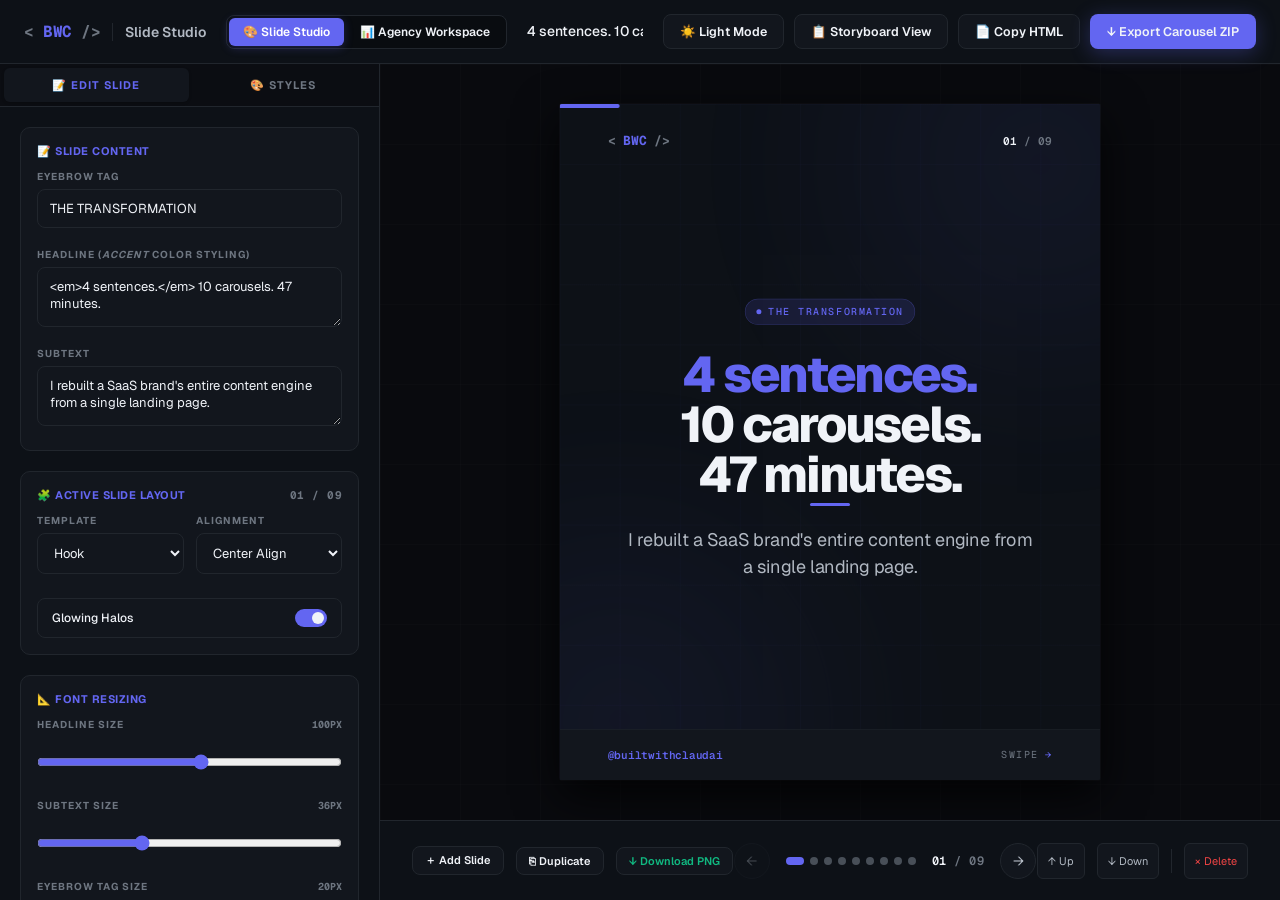
==== index.html @ 016ec050 "initial commit: Carousel Studio App" ====
<!DOCTYPE html>
<html lang="en">
<head>
    <meta charset="UTF-8">
    <meta name="viewport" content="width=device-width, initial-scale=1.0">
    <title>ContentCore — AI Carousel Studio & Dashboard</title>
    
    <!-- Google Fonts -->
    <link href="https://fonts.googleapis.com/css2?family=Geist:wght@300;400;500;600;700;800;900&family=Geist+Mono:wght@400;500;600;700&family=Inter:wght@400;500;600;700;800;900&family=Montserrat:wght@500;600;700;800;900&family=Bebas+Neue&family=Playfair+Display:ital,wght@0,500;0,700;0,800;0,900;1,700;1,800;1,900&family=Space+Grotesk:wght@400;500;600;700&family=IBM+Plex+Mono:wght@400;500;600;700&display=swap" rel="stylesheet">
    
    <!-- Shared Brand Stylesheet -->
    <link rel="stylesheet" href="shared.css">
    
    <!-- Third-Party Export Libraries -->
    <script src="https://unpkg.com/html-to-image@1.11.11/dist/html-to-image.js"></script>
    <script src="https://unpkg.com/jszip@3.10.1/dist/jszip.min.js"></script>
    
    <style>
        /* =====================================================
           UNIFIED WORKSPACE STYLE
           ===================================================== */
        :root {
            --app-bg: #08090c;
            --sidebar-bg: #0d1117;
            --panel-bg: #12161d;
            --panel-bg-hover: #181d26;
            --border-color: #21262d;
            --border-color-hover: #30363d;
            
            --brand-purple: #6366f1;
            --brand-purple-glow: rgba(99, 102, 241, 0.15);
            --brand-green: #10b981;
            --brand-green-glow: rgba(16, 185, 129, 0.15);
            --brand-yellow: #f59e0b;
            --brand-blue: #0ea5e9;
            --brand-violet: #8b5cf6;
            --brand-red: #ef4444;
            
            --text-main: #f0f3f8;
            --text-secondary: #b1b8c2;
            --text-muted: #6e7681;
            --text-disabled: #484f58;
            
            --sidebar-width: 380px;
        }

        * {
            box-sizing: border-box;
            margin: 0;
            padding: 0;
        }

        body {
            font-family: 'Geist', -apple-system, sans-serif;
            background: var(--app-bg);
            color: var(--text-main);
            height: 100vh;
            overflow: hidden;
            display: flex;
            flex-direction: column;
            -webkit-font-smoothing: antialiased;
        }

        /* ─── Header ─── */
        header.app-header {
            height: 64px;
            background: var(--sidebar-bg);
            border-bottom: 1px solid var(--border-color);
            display: flex;
            align-items: center;
            justify-content: space-between;
            padding: 0 24px;
            z-index: 100;
        }
        
        .logo-wrap {
            display: flex;
            align-items: center;
            gap: 12px;
        }
        
        .logo-text {
            font-family: 'Geist Mono', monospace;
            font-weight: 700;
            font-size: 16px;
            color: var(--brand-purple);
            letter-spacing: -0.5px;
        }
        .logo-text .b { color: var(--text-muted); }
        
        .logo-title {
            font-size: 14px;
            font-weight: 600;
            color: var(--text-secondary);
            border-left: 1px solid var(--border-color);
            padding-left: 12px;
        }
        
        .title-input-wrap {
            display: flex;
            align-items: center;
            gap: 12px;
            flex: 1;
            justify-content: center;
            max-width: 400px;
            margin: 0 20px;
        }
        .title-input-wrap input {
            background: transparent;
            border: none;
            color: var(--text-main);
            font-size: 14px;
            font-weight: 500;
            outline: none;
            width: 100%;
            text-align: center;
            border-bottom: 1px dashed transparent;
            padding: 4px 0;
            transition: border-bottom-color 0.2s;
        }
        .title-input-wrap input:hover, .title-input-wrap input:focus {
            border-bottom-color: var(--brand-purple);
        }

        .header-actions {
            display: flex;
            align-items: center;
            gap: 10px;
        }

        /* Buttons */
        .btn {
            display: inline-flex;
            align-items: center;
            justify-content: center;
            gap: 8px;
            padding: 8px 16px;
            border-radius: 8px;
            font-size: 12.5px;
            font-weight: 600;
            cursor: pointer;
            border: 1px solid transparent;
            font-family: inherit;
            transition: all 0.2s;
            user-select: none;
            color: var(--text-main);
            background: none;
        }
        .btn-primary {
            background: var(--brand-purple);
            box-shadow: 0 4px 20px rgba(99, 102, 241, 0.3);
        }
        .btn-primary:hover {
            background: #4f46e5;
            box-shadow: 0 4px 25px rgba(99, 102, 241, 0.4);
        }
        .btn-ghost {
            background: var(--panel-bg);
            border-color: var(--border-color);
        }
        .btn-ghost:hover {
            background: var(--panel-bg-hover);
            border-color: var(--brand-purple);
        }
        .btn-active {
            background: var(--brand-purple-glow);
            border-color: var(--brand-purple);
            color: var(--text-main);
        }
        
        /* ─── Main Shell ─── */
        .app-workspace {
            flex: 1;
            display: flex;
            overflow: hidden;
            position: relative;
        }

        /* ─── Left Panel (Sidebar Settings) ─── */
        .workspace-sidebar {
            width: var(--sidebar-width);
            background: var(--sidebar-bg);
            border-right: 1px solid var(--border-color);
            display: flex;
            flex-direction: column;
            flex-shrink: 0;
            z-index: 90;
        }

        .sidebar-tabs {
            display: flex;
            border-bottom: 1px solid var(--border-color);
            background: #0b0d12;
            padding: 4px;
            gap: 2px;
        }
        .sidebar-tab {
            flex: 1;
            padding: 10px 0;
            text-align: center;
            font-size: 11px;
            font-weight: 700;
            text-transform: uppercase;
            letter-spacing: 1px;
            color: var(--text-muted);
            cursor: pointer;
            border-radius: 6px;
            transition: all 0.15s;
        }
        .sidebar-tab:hover {
            color: var(--text-main);
            background: rgba(255,255,255,0.03);
        }
        .sidebar-tab.active {
            color: var(--brand-purple);
            background: var(--panel-bg);
            box-shadow: 0 1px 3px rgba(0,0,0,0.2);
        }

        .sidebar-content {
            flex: 1;
            overflow-y: auto;
            padding: 20px;
        }
        .sidebar-content::-webkit-scrollbar { width: 4px; }
        .sidebar-content::-webkit-scrollbar-thumb { background: var(--border-color-hover); }

        .tab-section {
            display: none;
        }
        .tab-section.active {
            display: block;
        }

        /* Form Fields */
        .form-group {
            margin-bottom: 18px;
            display: flex;
            flex-direction: column;
            gap: 6px;
        }
        .form-group.full {
            grid-column: 1/-1;
        }
        .form-group label {
            font-size: 10px;
            font-weight: 700;
            color: var(--text-muted);
            text-transform: uppercase;
            letter-spacing: 1px;
        }
        .form-group input, .form-group textarea, .form-group select {
            background: var(--panel-bg);
            border: 1px solid var(--border-color);
            border-radius: 8px;
            padding: 10px 12px;
            color: var(--text-main);
            font-size: 13px;
            font-family: inherit;
            outline: none;
            transition: all 0.2s;
            width: 100%;
        }
        .form-group input:focus, .form-group textarea:focus, .form-group select:focus {
            border-color: var(--brand-purple);
            background: var(--panel-bg-hover);
        }
        .form-group textarea {
            resize: vertical;
            min-height: 50px;
        }
        .form-grid {
            display: grid;
            grid-template-columns: 1fr 1fr;
            gap: 12px;
        }

        /* Style Selection Swatches */
        .color-grid {
            display: grid;
            grid-template-columns: repeat(3, 1fr);
            gap: 8px;
            margin-top: 6px;
        }
        .color-card {
            background: var(--panel-bg);
            border: 1px solid var(--border-color);
            border-radius: 8px;
            padding: 12px 8px;
            cursor: pointer;
            text-align: center;
            display: flex;
            flex-direction: column;
            align-items: center;
            gap: 6px;
            transition: all 0.2s;
        }
        .color-card:hover {
            border-color: var(--border-color-hover);
            background: var(--panel-bg-hover);
        }
        .color-card.active {
            border-color: var(--brand-purple);
            background: var(--brand-purple-glow);
        }
        .color-dot {
            width: 16px;
            height: 16px;
            border-radius: 50%;
            border: 1px solid rgba(255,255,255,0.1);
        }
        .color-card span {
            font-size: 10.5px;
            font-weight: 500;
        }

        .font-grid {
            display: flex;
            flex-direction: column;
            gap: 8px;
            margin-top: 6px;
        }
        .font-card {
            background: var(--panel-bg);
            border: 1px solid var(--border-color);
            border-radius: 8px;
            padding: 10px 14px;
            cursor: pointer;
            display: flex;
            align-items: center;
            justify-content: space-between;
            transition: all 0.2s;
        }
        .font-card:hover {
            border-color: var(--border-color-hover);
            background: var(--panel-bg-hover);
        }
        .font-card.active {
            border-color: var(--brand-purple);
            background: var(--brand-purple-glow);
        }
        .font-sample {
            font-size: 15px;
            font-weight: 800;
        }
        .font-info {
            text-align: right;
        }
        .font-name {
            font-size: 12px;
            font-weight: 600;
            display: block;
        }
        .font-desc {
            font-size: 10px;
            color: var(--text-muted);
        }

        /* Settings Checkboxes */
        .settings-list {
            display: flex;
            flex-direction: column;
            gap: 8px;
            margin-top: 6px;
        }
        .setting-item {
            background: var(--panel-bg);
            border: 1px solid var(--border-color);
            border-radius: 8px;
            padding: 10px 14px;
            display: flex;
            align-items: center;
            justify-content: space-between;
            cursor: pointer;
            user-select: none;
            transition: all 0.2s;
        }
        .setting-item:hover {
            background: var(--panel-bg-hover);
        }
        .setting-item span {
            font-size: 12px;
            font-weight: 500;
        }
        .switch {
            position: relative;
            display: inline-block;
            width: 32px;
            height: 18px;
        }
        .switch input {
            opacity: 0;
            width: 0;
            height: 0;
        }
        .slider {
            position: absolute;
            cursor: pointer;
            inset: 0;
            background-color: var(--border-color-hover);
            border-radius: 18px;
            transition: .2s;
        }
        .slider:before {
            position: absolute;
            content: "";
            height: 12px;
            width: 12px;
            left: 3px;
            bottom: 3px;
            background-color: var(--text-main);
            border-radius: 50%;
            transition: .2s;
        }
        input:checked + .slider {
            background-color: var(--brand-purple);
        }
        input:checked + .slider:before {
            transform: translateX(14px);
        }

        /* Collapse Prompt Panels */
        .prompt-panel {
            background: var(--panel-bg);
            border: 1px solid var(--border-color);
            border-radius: 10px;
            margin-bottom: 10px;
            overflow: hidden;
        }
        .prompt-head {
            display: flex;
            align-items: center;
            justify-content: space-between;
            padding: 12px 16px;
            cursor: pointer;
            transition: background 0.15s;
        }
        .prompt-head:hover {
            background: var(--panel-bg-hover);
        }
        .prompt-tag {
            font-size: 9px;
            font-weight: 700;
            text-transform: uppercase;
            letter-spacing: 0.5px;
            padding: 3px 8px;
            border-radius: 20px;
        }
        .tag-p1 { background: rgba(139, 92, 246, 0.15); color: var(--brand-violet); }
        .tag-p2 { background: rgba(16, 185, 129, 0.15); color: var(--brand-green); }
        .tag-p3 { background: rgba(14, 165, 233, 0.15); color: var(--brand-blue); }
        .tag-p4 { background: rgba(245, 158, 11, 0.15); color: var(--brand-yellow); }
        .tag-p5 { background: rgba(99, 102, 241, 0.15); color: var(--brand-purple); }
        .tag-p6 { background: rgba(239, 68, 68, 0.15); color: var(--brand-red); }
        .prompt-title {
            font-size: 12.5px;
            font-weight: 600;
            flex: 1;
            margin-left: 10px;
            color: var(--text-main);
        }
        .prompt-chevron {
            font-size: 10px;
            color: var(--text-muted);
            transition: transform 0.2s;
        }
        .prompt-chevron.open {
            transform: rotate(180deg);
        }
        .prompt-body {
            padding: 14px;
            border-top: 1px solid var(--border-color);
            display: none;
        }
        .prompt-body.active {
            display: block;
        }
        .prompt-textarea {
            width: 100%;
            background: #080a0e;
            border: 1px solid var(--border-color);
            border-radius: 6px;
            padding: 10px;
            color: var(--text-secondary);
            font-size: 11px;
            font-family: 'Geist Mono', monospace;
            line-height: 1.6;
            resize: vertical;
            outline: none;
            transition: border-color 0.2s;
        }
        .prompt-textarea:focus {
            border-color: var(--brand-purple);
        }
        .prompt-extra {
            margin-bottom: 10px;
        }
        .prompt-extra label {
            font-size: 9px;
            font-weight: 700;
            color: var(--text-muted);
            text-transform: uppercase;
            margin-bottom: 4px;
            display: block;
        }
        .prompt-extra input {
            background: #080a0e;
            border: 1px solid var(--border-color);
            border-radius: 6px;
            padding: 8px 10px;
            color: var(--text-main);
            font-size: 12px;
            outline: none;
            width: 100%;
        }
        .prompt-extra input:focus {
            border-color: var(--brand-purple);
        }

        /* ─── Center Visual Stage ─── */
        .workspace-canvas {
            flex: 1;
            position: relative;
            background: #090a0e;
            display: flex;
            flex-direction: column;
            overflow: hidden;
        }

        /* Figma-style Grid bg */
        .canvas-grid-bg {
            position: absolute;
            inset: 0;
            background-image: url("data:image/svg+xml,%3Csvg width='80' height='80' xmlns='http://www.w3.org/2000/svg'%3E%3Cpath d='M80 0H0v80' fill='none' stroke='rgba(255,255,255,0.02)' stroke-width='1'/%3E%3C/svg%3E");
            background-size: 80px 80px;
            pointer-events: none;
            z-index: 1;
        }

        .canvas-stage {
            flex: 1;
            display: flex;
            align-items: center;
            justify-content: center;
            padding: 40px;
            position: relative;
            z-index: 2;
            overflow: hidden; /* Prevent visual overflow */
        }

        /* Slide Frame wrapper */
        .canvas-slide-wrapper {
            position: absolute;
            top: 50%;
            left: 50%;
            transform: translate(-50%, -50%);
            box-shadow: 0 30px 90px rgba(0, 0, 0, 0.8), 0 0 0 1px rgba(255, 255, 255, 0.05);
            border-radius: 4px;
            overflow: hidden;
            width: 1080px;
            height: 1350px;
            transform-origin: center center;
            flex-shrink: 0;
            background: #0d1117;
        }

        .canvas-slide-wrapper .ig-slide {
            transform: none !important;
            width: 100% !important;
            height: 100% !important;
        }

        /* Bottom dock below canvas */
        .canvas-dock {
            height: 80px;
            background: var(--sidebar-bg);
            border-top: 1px solid var(--border-color);
            z-index: 10;
            display: flex;
            align-items: center;
            justify-content: space-between;
            padding: 0 32px;
        }

        .dock-left, .dock-right {
            display: flex;
            align-items: center;
            gap: 12px;
        }
        
        .dock-center {
            display: flex;
            align-items: center;
            gap: 16px;
        }

        .nav-btn {
            width: 36px;
            height: 36px;
            border-radius: 50%;
            border: 1px solid var(--border-color);
            background: var(--panel-bg);
            color: var(--text-secondary);
            display: flex;
            align-items: center;
            justify-content: center;
            cursor: pointer;
            transition: all 0.2s;
            font-size: 14px;
        }
        .nav-btn:hover {
            border-color: var(--brand-purple);
            color: var(--text-main);
            background: var(--panel-bg-hover);
        }
        .nav-btn:disabled {
            opacity: 0.3;
            cursor: not-allowed;
            border-color: var(--border-color) !important;
            background: var(--panel-bg) !important;
        }

        .nav-dots {
            display: flex;
            align-items: center;
            gap: 6px;
        }
        .nav-dot {
            width: 8px;
            height: 8px;
            border-radius: 50%;
            background: var(--text-disabled);
            cursor: pointer;
            transition: all 0.2s;
        }
        .nav-dot:hover {
            background: var(--text-muted);
        }
        .nav-dot.active {
            background: var(--brand-purple);
            width: 18px;
            border-radius: 4px;
        }

        .nav-counter {
            font-family: 'Geist Mono', monospace;
            font-size: 12px;
            font-weight: 600;
            color: var(--text-muted);
            letter-spacing: 0.5px;
        }
        .nav-counter .now {
            color: var(--text-main);
        }

        .dock-divider {
            width: 1px;
            height: 24px;
            background: var(--border-color);
        }

        /* ─── Storyboard View (Grid) ─── */
        .storyboard-stage {
            display: none;
            flex: 1;
            overflow-x: auto;
            overflow-y: hidden;
            background: #090a0e;
            padding: 48px;
            white-space: nowrap;
            align-items: center;
            gap: 32px;
            z-index: 2;
        }
        .storyboard-stage::-webkit-scrollbar { height: 6px; }
        .storyboard-stage::-webkit-scrollbar-thumb { background: var(--border-color-hover); border-radius: 3px; }

        .storyboard-card-wrap {
            display: inline-block;
            vertical-align: middle;
            position: relative;
            flex-shrink: 0;
            transition: transform 0.2s;
        }
        .storyboard-card-wrap:hover {
            transform: translateY(-4px);
        }
        
        .storyboard-slide-frame {
            width: 270px;
            height: 337.5px;
            border-radius: 4px;
            overflow: hidden;
            box-shadow: 0 16px 40px rgba(0,0,0,0.5), 0 0 0 1px rgba(255,255,255,0.05);
            background: #0d1117;
            position: relative;
        }
        .storyboard-slide-frame .ig-slide {
            width: 1080px !important;
            height: 1350px !important;
            transform: scale(0.25) !important;
            transform-origin: top left !important;
        }
        .storyboard-slide-frame::after {
            content: '';
            position: absolute;
            inset: 0;
            background: rgba(0, 0, 0, 0);
            transition: background 0.2s;
            cursor: pointer;
            z-index: 20;
        }
        .storyboard-card-wrap:hover .storyboard-slide-frame::after {
            background: rgba(0, 0, 0, 0.15);
        }
        .storyboard-card-wrap.selected .storyboard-slide-frame {
            box-shadow: 0 0 0 2px var(--brand-purple), 0 20px 50px rgba(99, 102, 241, 0.25);
        }

        .storyboard-card-meta {
            margin-top: 12px;
            display: flex;
            align-items: center;
            justify-content: space-between;
            padding: 0 4px;
        }
        .storyboard-card-label {
            font-size: 11px;
            font-family: 'Geist Mono', monospace;
            color: var(--text-muted);
            font-weight: 600;
        }
        .storyboard-card-label .kind {
            text-transform: uppercase;
            color: var(--brand-purple);
            margin-left: 6px;
        }
        .storyboard-card-actions {
            display: flex;
            gap: 4px;
            opacity: 0;
            transition: opacity 0.2s;
        }
        .storyboard-card-wrap:hover .storyboard-card-actions {
            opacity: 1;
        }
        .sb-btn {
            background: var(--panel-bg);
            border: 1px solid var(--border-color);
            color: var(--text-secondary);
            width: 20px;
            height: 20px;
            border-radius: 4px;
            display: flex;
            align-items: center;
            justify-content: center;
            font-size: 10px;
            cursor: pointer;
            transition: all 0.15s;
        }
        .sb-btn:hover {
            background: var(--panel-bg-hover);
            border-color: var(--brand-purple);
            color: var(--text-main);
        }
        .sb-btn.danger:hover {
            border-color: var(--brand-red);
            color: var(--brand-red);
        }

        /* ─── Tools & Dashboard layouts (Tab 3: Agency Hub) ─── */
        .hub-title {
            font-size: 16px;
            font-weight: 700;
            color: var(--text-main);
            margin-bottom: 12px;
            display: flex;
            align-items: center;
            gap: 8px;
            border-bottom: 1px solid var(--border-color);
            padding-bottom: 8px;
        }
        .hub-desc {
            font-size: 11.5px;
            color: var(--text-secondary);
            margin-bottom: 16px;
            line-height: 1.5;
        }

        .hub-card {
            background: var(--panel-bg);
            border: 1px solid var(--border-color);
            border-radius: 8px;
            padding: 14px;
            margin-bottom: 12px;
        }
        .hub-card-header {
            display: flex;
            align-items: center;
            justify-content: space-between;
            margin-bottom: 10px;
        }
        .hub-card-label {
            font-size: 10px;
            font-weight: 700;
            color: var(--brand-purple);
            text-transform: uppercase;
            letter-spacing: 0.5px;
        }
        .hub-card-body {
            font-size: 12px;
            line-height: 1.6;
            color: var(--text-secondary);
            white-space: pre-wrap;
            background: #080a0e;
            padding: 10px;
            border-radius: 6px;
            border: 1px solid var(--border-color);
        }
        .hub-card-body em {
            color: var(--brand-yellow);
            font-style: normal;
            font-weight: 600;
        }

        /* Checklist */
        .wf-phase {
            margin-bottom: 16px;
        }
        .wf-phase-title {
            font-size: 12px;
            font-weight: 700;
            color: var(--text-main);
            margin-bottom: 8px;
            display: flex;
            align-items: center;
            gap: 6px;
        }
        .wf-tag {
            font-size: 8.5px;
            font-weight: 700;
            padding: 2px 6px;
            border-radius: 10px;
            background: var(--brand-purple-glow);
            color: var(--brand-purple);
        }
        .wf-step {
            display: flex;
            gap: 10px;
            padding: 10px;
            background: var(--panel-bg);
            border: 1px solid var(--border-color);
            border-radius: 6px;
            margin-bottom: 6px;
            align-items: flex-start;
            transition: opacity 0.2s;
        }
        .wf-step.done {
            opacity: 0.45;
        }
        .wf-check {
            width: 16px;
            height: 16px;
            border: 1.5px solid var(--border-color-hover);
            border-radius: 50%;
            cursor: pointer;
            flex-shrink: 0;
            display: flex;
            align-items: center;
            justify-content: center;
            font-size: 9px;
            color: transparent;
            transition: all 0.15s;
            margin-top: 1px;
        }
        .wf-check:hover {
            border-color: var(--brand-purple);
        }
        .wf-check.checked {
            background: var(--brand-green);
            border-color: var(--brand-green);
            color: #fff;
        }
        .wf-text {
            flex: 1;
            font-size: 12px;
            line-height: 1.45;
        }
        .wf-note {
            font-size: 10px;
            color: var(--text-muted);
            margin-top: 2px;
        }
        
        /* Tree Drive view */
        .tree-tree {
            font-family: 'Geist Mono', monospace;
            font-size: 10.5px;
            color: var(--text-muted);
            line-height: 1.8;
            background: #080a0e;
            border-radius: 6px;
            padding: 10px;
            border: 1px solid var(--border-color);
        }

        /* Checklist Intake */
        .intake-q {
            display: flex;
            gap: 8px;
            padding: 8px 0;
            border-bottom: 1px solid var(--border-color);
            font-size: 12px;
            line-height: 1.5;
        }
        .intake-q:last-child {
            border-bottom: none;
        }
        .intake-num {
            color: var(--brand-purple);
            font-weight: 700;
            font-family: 'Geist Mono', monospace;
        }

        /* Ideas Grid */
        .idea-grid {
            display: flex;
            flex-direction: column;
            gap: 8px;
        }
        .idea-card {
            background: var(--panel-bg);
            border: 1px solid var(--border-color);
            border-radius: 8px;
            padding: 12px;
        }
        .idea-head {
            display: flex;
            align-items: center;
            justify-content: space-between;
            margin-bottom: 6px;
        }
        .idea-num {
            font-family: 'Geist Mono', monospace;
            font-size: 9.5px;
            color: var(--text-muted);
            font-weight: 600;
        }
        .idea-tag {
            font-size: 8.5px;
            font-weight: 700;
            padding: 1px 6px;
            border-radius: 10px;
            background: rgba(99, 102, 241, 0.12);
            color: var(--brand-purple);
        }
        .idea-tag.reel-tag {
            background: rgba(245, 158, 11, 0.12);
            color: var(--brand-yellow);
        }
        .idea-hook {
            font-size: 12.5px;
            font-weight: 600;
            line-height: 1.4;
            color: var(--text-main);
            margin-bottom: 4px;
        }
        .idea-why {
            font-size: 10.5px;
            color: var(--text-muted);
            line-height: 1.4;
        }

        /* ─── Toast Alert ─── */
        .app-toast {
            position: fixed;
            bottom: 24px;
            right: 24px;
            background: var(--brand-green);
            color: #fff;
            padding: 10px 18px;
            border-radius: 8px;
            font-size: 12.5px;
            font-weight: 700;
            transform: translateY(80px);
            opacity: 0;
            transition: all 0.2s cubic-bezier(0.2, 0.8, 0.2, 1);
            z-index: 1000;
            box-shadow: 0 4px 20px rgba(16, 185, 129, 0.35);
        }
        .app-toast.show {
            transform: none;
            opacity: 1;
        }

        .export-toast {
            position: fixed;
            bottom: 24px;
            right: 24px;
            background: var(--sidebar-bg);
            border: 1px solid var(--border-color-hover);
            color: var(--text-main);
            padding: 12px 18px;
            border-radius: 8px;
            font-size: 13px;
            font-weight: 600;
            display: flex;
            align-items: center;
            gap: 12px;
            z-index: 1000;
            box-shadow: 0 12px 40px rgba(0,0,0,0.5);
            animation: slideIn 0.25s var(--ease) forwards;
        }
        .export-toast .spinner {
            width: 14px;
            height: 14px;
            border: 2px solid var(--brand-purple-glow);
            border-top-color: var(--brand-purple);
            border-radius: 50%;
            animation: spin 0.8s linear infinite;
        }
        .export-toast .check {
            display: none;
            color: var(--brand-green);
            font-weight: bold;
        }
        .export-toast.done .spinner { display: none; }
        .export-toast.done .check { display: inline; }
        .export-toast.done { border-color: var(--brand-green); }
        .export-toast .sub {
            font-size: 10px;
            color: var(--text-muted);
            margin-top: 1px;
            font-family: 'Geist Mono', monospace;
        }
        @keyframes spin { to { transform: rotate(360deg); } }
        @keyframes slideIn { from { transform: translateY(80px); opacity: 0; } to { transform: translateY(0); opacity: 1; } }

        /* Storyboard Grid state overrides */
        /* Storyboard Grid state overrides */
        .workspace-canvas.storyboard-active .canvas-stage { display: none; }
        .workspace-canvas.storyboard-active .canvas-dock { display: none; }
        .workspace-canvas.storyboard-active .storyboard-stage { display: flex; }

        /* =====================================================
           LIGHT MODE OVERRIDES
           ===================================================== */
        body.light-mode {
            --app-bg: #f3f4f6;          /* Light gray background */
            --sidebar-bg: #ffffff;      /* Pure white sidebar */
            --panel-bg: #f9fafb;        /* Off-white panels */
            --panel-bg-hover: #f3f4f6;  /* Soft gray hover */
            --border-color: #e5e7eb;    /* Light gray borders */
            --border-color-hover: #d1d5db;
            
            --brand-purple-glow: rgba(99, 102, 241, 0.08);
            --brand-green-glow: rgba(16, 185, 129, 0.08);
            
            --text-main: #111827;       /* Dark gray text */
            --text-secondary: #4b5563;  /* Medium gray text */
            --text-muted: #9ca3af;      /* Muted text */
            --text-disabled: #d1d5db;   /* Disabled text */
        }

        body.light-mode .sidebar-tabs {
            background: #f3f4f6;
        }

        body.light-mode .sidebar-tab.active {
            background: var(--panel-bg);
            color: var(--brand-purple);
        }

        body.light-mode .prompt-textarea,
        body.light-mode .tree-tree,
        body.light-mode .hub-card-body {
            background: #ffffff;
            color: #1f2937;
        }

        body.light-mode .canvas-grid-bg {
            background-image: url("data:image/svg+xml,%3Csvg width='80' height='80' xmlns='http://www.w3.org/2000/svg'%3E%3Cpath d='M80 0H0v80' fill='none' stroke='rgba(0,0,0,0.03)' stroke-width='1'/%3E%3C/svg%3E");
        }

        /* ─── Agency Workspace Layout Styles ─── */
        .sidebar-tab-vertical {
            display: flex;
            align-items: center;
            gap: 10px;
            padding: 10px 14px;
            font-size: 13.5px;
            font-weight: 600;
            color: var(--text-secondary);
            cursor: pointer;
            border-radius: 8px;
            transition: all 0.15s;
            user-select: none;
        }
        .sidebar-tab-vertical:hover {
            color: var(--text-main);
            background: var(--panel-bg-hover);
        }
        .sidebar-tab-vertical.active {
            color: var(--brand-purple);
            background: var(--brand-purple-glow);
            font-weight: 600;
        }
        body.light-mode .sidebar-tab-vertical.active {
            background: var(--brand-purple-glow);
            color: var(--brand-purple);
        }

        .agency-content-area {
            flex: 1;
            padding: 32px 40px;
            overflow-y: auto;
            background: var(--app-bg);
            color: var(--text-main);
            z-index: 10;
        }
        
        .agency-page {
            display: none;
            max-width: 960px;
            margin: 0 auto;
        }
        
        .agency-page.active {
            display: block;
            animation: fadeIn 0.2s ease forwards;
        }

        .page-title {
            font-size: 22px;
            font-weight: 700;
            color: var(--text-main);
            margin-bottom: 6px;
        }
        
        .page-desc {
            font-size: 13px;
            color: var(--text-secondary);
            margin-bottom: 24px;
        }

        /* Setup Card */
        .setup-card {
            background: var(--panel-bg);
            border: 1px solid var(--border-color);
            border-radius: 12px;
            padding: 24px;
            margin-bottom: 24px;
        }
        
        .setup-card .grid {
            display: grid;
            grid-template-columns: 1fr 1fr;
            gap: 16px;
            width: 100%;
        }
        
        .setup-card .field {
            display: flex;
            flex-direction: column;
            gap: 6px;
        }
        
        .setup-card .field.full {
            grid-column: 1 / -1;
        }
        
        .setup-card .field label {
            font-size: 10px;
            font-weight: 700;
            color: var(--text-muted);
            text-transform: uppercase;
            letter-spacing: 0.07em;
        }
        
        .setup-card .field input,
        .setup-card .field textarea,
        .setup-card .field select {
            background: var(--app-bg);
            border: 1px solid var(--border-color);
            border-radius: 8px;
            padding: 10px 12px;
            color: var(--text-main);
            font-size: 13.5px;
            font-family: inherit;
            outline: none;
            transition: border-color 0.15s, background-color 0.15s;
            width: 100%;
        }
        
        .setup-card .field input:focus,
        .setup-card .field textarea:focus,
        .setup-card .field select:focus {
            border-color: var(--brand-purple);
            background: var(--panel-bg-hover);
        }
        
        .setup-card .field textarea {
            resize: vertical;
            min-height: 80px;
        }
        
        .setup-title {
            font-size: 13px;
            font-weight: 700;
            color: var(--brand-purple);
            margin-bottom: 16px;
            display: flex;
            align-items: center;
            text-transform: uppercase;
            letter-spacing: 0.5px;
        }
        
        .setup-hint {
            font-size: 11px;
            color: var(--text-muted);
            font-weight: 400;
            margin-left: 6px;
            text-transform: none;
            letter-spacing: normal;
        }

        /* Collapsible Prompt Cards */
        .prompt-card {
            background: var(--panel-bg);
            border: 1px solid var(--border-color);
            border-radius: 12px;
            margin-bottom: 16px;
            overflow: hidden;
        }
        
        .prompt-head {
            display: flex;
            align-items: center;
            justify-content: space-between;
            padding: 14px 20px;
            cursor: pointer;
            user-select: none;
            transition: background 0.15s;
        }
        
        .prompt-head:hover {
            background: var(--panel-bg-hover);
        }
        
        .prompt-head-left {
            display: flex;
            align-items: center;
            gap: 12px;
        }
        
        .badge {
            display: inline-block;
            font-size: 10px;
            font-weight: 700;
            padding: 3px 9px;
            border-radius: 20px;
            text-transform: uppercase;
            letter-spacing: 0.05em;
        }
        
        .badge-purple { background: rgba(99, 102, 241, 0.15); color: var(--brand-purple); }
        .badge-green { background: rgba(16, 185, 129, 0.15); color: var(--brand-green); }
        .badge-yellow { background: rgba(245, 158, 11, 0.15); color: var(--brand-yellow); }
        .badge-blue { background: rgba(14, 165, 233, 0.15); color: var(--brand-blue); }
        .badge-violet { background: rgba(139, 92, 246, 0.15); color: var(--brand-violet); }
        
        .prompt-title {
            font-size: 13.5px;
            font-weight: 600;
            color: var(--text-main);
        }
        
        .chevron {
            color: var(--text-muted);
            font-size: 11px;
            transition: transform 0.2s;
        }
        
        .chevron.open {
            transform: rotate(180deg);
        }
        
        .prompt-card .prompt-body {
            display: none;
            padding: 20px;
            border-top: 1px solid var(--border-color);
        }
        
        .prompt-card .prompt-body.active {
            display: block;
        }
        
        .extra-field {
            margin-bottom: 14px;
        }
        
        .extra-field label {
            font-size: 10px;
            font-weight: 700;
            color: var(--text-muted);
            text-transform: uppercase;
            letter-spacing: 0.07em;
            display: block;
            margin-bottom: 6px;
        }
        
        .extra-field input {
            background: var(--app-bg);
            border: 1px solid var(--border-color);
            border-radius: 8px;
            padding: 9px 12px;
            color: var(--text-main);
            font-size: 13px;
            outline: none;
            transition: border-color 0.15s;
            width: 100%;
        }
        
        .extra-field input:focus {
            border-color: var(--brand-purple);
        }
        
        .prompt-textarea {
            width: 100%;
            background: var(--app-bg);
            border: 1px solid var(--border-color);
            border-radius: 8px;
            padding: 14px;
            color: var(--text-secondary);
            font-size: 12.5px;
            font-family: var(--mono);
            line-height: 1.75;
            resize: vertical;
            min-height: 160px;
            outline: none;
            transition: border-color 0.15s;
        }
        
        .prompt-textarea:focus {
            border-color: var(--brand-purple);
        }
        
        /* Workflow Styles */
        .phase {
            margin-bottom: 28px;
        }
        
        .phase-header {
            display: flex;
            align-items: center;
            gap: 10px;
            margin-bottom: 12px;
        }
        
        .phase-tag {
            font-size: 11px;
            font-weight: 700;
            padding: 4px 12px;
            border-radius: 20px;
        }
        
        .tag-purple { background: rgba(99, 102, 241, 0.15); color: var(--brand-purple); }
        .tag-green { background: rgba(16, 185, 129, 0.15); color: var(--brand-green); }
        .tag-yellow { background: rgba(245, 158, 11, 0.15); color: var(--brand-yellow); }
        .tag-violet { background: rgba(139, 92, 246, 0.15); color: var(--brand-violet); }
        
        .phase-name {
            font-size: 15px;
            font-weight: 700;
            color: var(--text-main);
        }
        
        .step {
            display: flex;
            gap: 14px;
            padding: 14px;
            background: var(--panel-bg);
            border: 1px solid var(--border-color);
            border-radius: 10px;
            margin-bottom: 8px;
            align-items: flex-start;
            transition: opacity 0.2s;
        }
        
        .step.done-step {
            opacity: 0.45;
        }
        
        .check {
            width: 18px;
            height: 18px;
            border: 2px solid var(--border-color-hover);
            border-radius: 50%;
            cursor: pointer;
            flex-shrink: 0;
            margin-top: 2px;
            transition: all 0.15s;
            display: flex;
            align-items: center;
            justify-content: center;
            font-size: 10px;
            color: transparent;
        }
        
        .check:hover {
            border-color: var(--brand-purple);
        }
        
        .check.checked {
            background: var(--brand-green);
            border-color: var(--brand-green);
            color: #fff;
        }
        
        .step-body {
            flex: 1;
        }
        
        .step-action {
            font-size: 13.5px;
            font-weight: 600;
            color: var(--text-main);
        }
        
        .step-note {
            font-size: 12px;
            color: var(--text-secondary);
            margin-top: 4px;
            line-height: 1.45;
        }
        
        .step-time {
            font-size: 11px;
            font-weight: 700;
            color: var(--brand-purple);
            background: var(--brand-purple-glow);
            padding: 3px 8px;
            border-radius: 4px;
            white-space: nowrap;
            align-self: center;
        }
        
        /* Scripts Styles */
        .script-card {
            background: var(--panel-bg);
            border: 1px solid var(--border-color);
            border-radius: 12px;
            padding: 20px;
            margin-bottom: 16px;
        }
        
        .script-label {
            font-size: 10px;
            font-weight: 700;
            text-transform: uppercase;
            letter-spacing: 0.08em;
            color: var(--brand-purple);
            margin-bottom: 12px;
        }
        
        .script-text {
            font-size: 13px;
            line-height: 1.75;
            color: var(--text-secondary);
            background: var(--app-bg);
            border-radius: 8px;
            padding: 16px;
            border: 1px solid var(--border-color);
            white-space: pre-wrap;
        }
        
        .script-text em {
            color: var(--brand-yellow);
            font-style: normal;
            font-weight: 600;
        }
        
        /* Intake Styles */
        .intake-card {
            background: var(--panel-bg);
            border: 1px solid var(--border-color);
            border-radius: 12px;
            padding: 24px;
            margin-bottom: 20px;
        }
        
        .intake-card-title {
            font-size: 15px;
            font-weight: 700;
            color: var(--text-main);
            margin-bottom: 6px;
        }
        
        .intake-card-sub {
            font-size: 12.5px;
            color: var(--text-secondary);
            margin-bottom: 18px;
        }
        
        .question {
            display: flex;
            gap: 12px;
            padding: 12px 0;
            border-bottom: 1px solid var(--border-color);
            font-size: 13px;
            color: var(--text-secondary);
            line-height: 1.5;
        }
        
        .question:last-of-type {
            border-bottom: none;
        }
        
        .qnum {
            color: var(--brand-purple);
            font-weight: 700;
            min-width: 22px;
            flex-shrink: 0;
            font-family: var(--mono);
        }
        
        .drive-tree {
            font-family: var(--mono);
            font-size: 12px;
            color: var(--text-secondary);
            line-height: 2.1;
            background: var(--app-bg);
            border-radius: 8px;
            padding: 18px;
            border: 1px solid var(--border-color);
        }
        
        /* Ideas Grid Styles */
        .ideas-grid {
            display: grid;
            grid-template-columns: 1fr 1fr;
            gap: 16px;
        }
        
        .idea-card {
            background: var(--panel-bg);
            border: 1px solid var(--border-color);
            border-radius: 12px;
            padding: 20px;
            display: flex;
            flex-direction: column;
        }
        
        .idea-num {
            font-size: 11px;
            font-weight: 700;
            color: var(--text-muted);
            margin-bottom: 8px;
            font-family: var(--mono);
        }
        
        .idea-hook {
            font-size: 13.5px;
            font-weight: 600;
            line-height: 1.5;
            color: var(--text-main);
            margin-bottom: 10px;
            flex: 1;
        }
        
        .idea-meta {
            display: flex;
            gap: 8px;
            flex-wrap: wrap;
            margin-bottom: 8px;
        }
        
        .idea-tag {
            font-size: 10px;
            padding: 2px 8px;
            border-radius: 20px;
            font-weight: 700;
            text-transform: uppercase;
        }
        
        .tag-carousel { background: rgba(99, 102, 241, 0.15); color: var(--brand-purple); }
        .tag-reel { background: rgba(245, 158, 11, 0.15); color: var(--brand-yellow); }
        
        .idea-why {
            font-size: 11.5px;
            color: var(--text-secondary);
            line-height: 1.5;
            border-top: 1px solid var(--border-color);
            padding-top: 10px;
        }
    </style>
</head>
<body>

    <!-- ═══════════════════════════════════════════ HEADER ═══ -->
    <header class="app-header">
        <div class="logo-wrap">
            <span class="logo-text"><span class="b">&lt;</span> BWC <span class="b">/&gt;</span></span>
            <span class="logo-title" id="logo-title">Slide Studio</span>
        </div>
        
        <div class="mode-switcher-wrap" style="display:flex; background:rgba(0,0,0,0.3); border:1px solid var(--border-color); border-radius:8px; padding:2px; gap:2px; margin-left: 20px;">
            <button class="btn btn-ghost" id="btn-mode-studio" style="padding:6px 14px; font-size:12px; border:none; border-radius:6px; background:var(--brand-purple); box-shadow:0 2px 10px rgba(99,102,241,0.25); color:#fff; font-weight:600;">🎨 Slide Studio</button>
            <button class="btn btn-ghost" id="btn-mode-agency" style="padding:6px 14px; font-size:12px; border:none; border-radius:6px; background:transparent;">📊 Agency Workspace</button>
        </div>
        
        <div class="title-input-wrap">
            <input type="text" id="title" placeholder="Untitled Carousel">
        </div>
        
        <div class="header-actions">
            <button class="btn btn-ghost" id="btn-toggle-theme">☀️ Light Mode</button>
            <button class="btn btn-ghost" id="btn-storyboard">📋 Storyboard View</button>
            <button class="btn btn-ghost" id="btn-copy-html">📄 Copy HTML</button>
            <button class="btn btn-primary" id="btn-export">↓ Export Carousel ZIP</button>
        </div>
    </header>

    <!-- ═══════════════════════════════════════════ MAIN SHELL ═══ -->
    <div class="app-workspace">
        
        <!-- ─── Left Sidebar Settings ─── -->
        <!-- ─── Studio Mode Sidebar ─── -->
        <aside class="workspace-sidebar" id="sidebar-studio">
            <div class="sidebar-tabs">
                <div class="sidebar-tab active" data-tab="inspector">📝 Edit Slide</div>
                <div class="sidebar-tab" data-tab="styles">🎨 Styles</div>
            </div>
            
            <div class="sidebar-content">
                
                <!-- Tab: Edit Slide (Inspector) -->
                <div class="tab-section active" id="sec-inspector">
                    
                    <!-- Slide Content Editor -->
                    <div style="background: var(--panel-bg); border: 1px solid var(--border-color); border-radius: 10px; padding: 16px; margin-bottom: 20px;">
                        <h4 style="font-size: 11px; font-weight: 700; color: var(--brand-purple); text-transform: uppercase; margin-bottom: 12px; letter-spacing: 0.5px;">📝 Slide Content</h4>
                        <div id="sidebar-content-fields" style="display: flex; flex-direction: column; gap: 12px;">
                            <!-- Dynamically populated fields -->
                        </div>
                    </div>

                    <!-- Active Slide Layout -->
                    <div style="background: var(--panel-bg); border: 1px solid var(--border-color); border-radius: 10px; padding: 16px; margin-bottom: 20px;">
                        <h4 style="font-size: 11px; font-weight: 700; color: var(--brand-purple); text-transform: uppercase; margin-bottom: 12px; display: flex; justify-content: space-between; letter-spacing: 0.5px;">
                            <span>🧩 Active Slide Layout</span>
                            <span id="inspector-slide-index" style="color: var(--text-muted); font-family: var(--mono);">01 / 09</span>
                        </h4>
                        
                        <div class="form-grid">
                            <div class="form-group">
                                <label>Template</label>
                                <select id="slide-kind">
                                    <option value="hook">Hook</option>
                                    <option value="text">Text</option>
                                    <option value="subtext">Subtext</option>
                                    <option value="code">Code</option>
                                    <option value="ba">Before / After</option>
                                    <option value="metric">Metric</option>
                                    <option value="list">List</option>
                                    <option value="cta">Call to Action</option>
                                </select>
                            </div>
                            <div class="form-group">
                                <label>Alignment</label>
                                <select id="slide-align">
                                    <option value="left">Left Align</option>
                                    <option value="center">Center Align</option>
                                </select>
                            </div>
                        </div>
                        
                        <div class="settings-list" style="margin-top: 6px;">
                            <div class="setting-item" style="padding: 10px 14px;">
                                <span>Glowing Halos</span>
                                <label class="switch">
                                    <input type="checkbox" id="slide-glow">
                                    <span class="slider"></span>
                                </label>
                            </div>
                        </div>
                    </div>

                    <!-- Font Sizes Inspector -->
                    <div style="background: var(--panel-bg); border: 1px solid var(--border-color); border-radius: 10px; padding: 16px; margin-bottom: 20px;">
                        <h4 style="font-size: 11px; font-weight: 700; color: var(--brand-purple); text-transform: uppercase; margin-bottom: 12px; letter-spacing: 0.5px;">📐 Font Resizing</h4>
                        
                        <div class="form-group">
                            <div style="display:flex; justify-content:space-between; font-size:10px; font-weight:700; color:var(--text-muted); text-transform:uppercase;">
                                <label>Headline Size</label>
                                <span id="val-headline-size" style="font-family:var(--mono);">100px</span>
                            </div>
                            <input type="range" id="slide-headline-size" min="40" max="150" step="2" value="100" style="width: 100%; margin-top: 6px; accent-color: var(--brand-purple);">
                        </div>
                        
                        <div class="form-group">
                            <div style="display:flex; justify-content:space-between; font-size:10px; font-weight:700; color:var(--text-muted); text-transform:uppercase;">
                                <label>Subtext Size</label>
                                <span id="val-sub-size" style="font-family:var(--mono);">36px</span>
                            </div>
                            <input type="range" id="slide-sub-size" min="20" max="70" step="1" value="36" style="width: 100%; margin-top: 6px; accent-color: var(--brand-purple);">
                        </div>

                        <div class="form-group" id="group-tag-size">
                            <div style="display:flex; justify-content:space-between; font-size:10px; font-weight:700; color:var(--text-muted); text-transform:uppercase;">
                                <label>Eyebrow Tag Size</label>
                                <span id="val-tag-size" style="font-family:var(--mono);">20px</span>
                            </div>
                            <input type="range" id="slide-tag-size" min="14" max="40" step="1" value="20" style="width: 100%; margin-top: 6px; accent-color: var(--brand-purple);">
                        </div>
                    </div>

                    <!-- Conditional Layout Swaps -->
                    <div id="inspector-swaps" style="background: var(--panel-bg); border: 1px solid var(--border-color); border-radius: 10px; padding: 16px; margin-bottom: 20px; display: none;">
                        <h4 style="font-size: 11px; font-weight: 700; color: var(--brand-purple); text-transform: uppercase; margin-bottom: 12px; letter-spacing: 0.5px;">🔀 Layout Swaps</h4>
                        <div class="settings-list">
                            <div class="setting-item" id="item-ba-swap" style="display: none; padding: 10px 14px;">
                                <span>Swap Before/After Columns</span>
                                <label class="switch">
                                    <input type="checkbox" id="slide-ba-swap">
                                    <span class="slider"></span>
                                </label>
                            </div>
                            <div class="setting-item" id="item-code-swap" style="display: none; padding: 10px 14px;">
                                <span>Swap Code/Text Order</span>
                                <label class="switch">
                                    <input type="checkbox" id="slide-code-swap">
                                    <span class="slider"></span>
                                </label>
                            </div>
                        </div>
                    </div>

                    <!-- Media Section (Image Upload & Controls) -->
                    <div style="background: var(--panel-bg); border: 1px solid var(--border-color); border-radius: 10px; padding: 16px; margin-bottom: 20px;">
                        <h4 style="font-size: 11px; font-weight: 700; color: var(--brand-purple); text-transform: uppercase; margin-bottom: 12px; letter-spacing: 0.5px;">🖼️ Slide Image</h4>
                        
                        <!-- Dropzone / Upload box -->
                        <div id="image-upload-zone" style="border: 2px dashed var(--border-color); border-radius: 8px; padding: 20px; text-align: center; cursor: pointer; transition: all 0.2s; background: rgba(0,0,0,0.1);">
                            <div style="font-size: 24px; margin-bottom: 8px;">📤</div>
                            <div style="font-size: 12px; font-weight: 600; color: var(--text-secondary);">Click to upload image</div>
                            <div style="font-size: 10px; color: var(--text-muted); margin-top: 4px;">PNG, JPG, SVG, WebP</div>
                            <input type="file" id="slide-image-file" accept="image/*" style="display: none;">
                        </div>

                        <!-- Image Customization controls -->
                        <div id="image-settings-zone" style="display: none; flex-direction: column; gap: 14px;">
                            <div style="display: flex; align-items: center; gap: 12px; background: rgba(0,0,0,0.2); padding: 8px; border-radius: 6px; border: 1px solid var(--border-color);">
                                <img id="img-preview" src="" style="width: 50px; height: 50px; object-fit: contain; border-radius: 4px; background: #000;">
                                <div style="flex: 1; min-width: 0;">
                                    <div style="font-size: 11px; font-weight: 600; color: var(--text-secondary); white-space: nowrap; overflow: hidden; text-overflow: ellipsis;" id="img-filename">image.png</div>
                                    <button class="btn" style="padding: 4px 8px; font-size: 10px; color: var(--brand-red); margin-top: 4px; background: rgba(239,68,68,0.1); border-color: rgba(239,68,68,0.2);" id="btn-remove-image">Delete Image</button>
                                </div>
                            </div>
                            
                            <div class="form-group">
                                <div style="display:flex; justify-content:space-between; font-size:10px; font-weight:700; color:var(--text-muted); text-transform:uppercase;">
                                    <label>Image Width</label>
                                    <span id="val-image-width" style="font-family:var(--mono);">60%</span>
                                </div>
                                <input type="range" id="slide-image-width" min="20" max="100" step="5" value="60" style="width: 100%; margin-top: 6px; accent-color: var(--brand-purple);">
                            </div>

                            <div class="form-grid">
                                <div class="form-group" style="margin-bottom:0">
                                    <label>Align</label>
                                    <select id="slide-image-align">
                                        <option value="left">Left</option>
                                        <option value="center">Center</option>
                                        <option value="right">Right</option>
                                    </select>
                                </div>
                                <div class="form-group" style="margin-bottom:0;">
                                    <label>Shadow</label>
                                    <div class="setting-item" style="padding: 6px 12px; margin-top: 4px; border: 1px solid var(--border-color); border-radius: 6px; height: 38px;">
                                        <span style="font-size:11px;">Enable</span>
                                        <label class="switch">
                                            <input type="checkbox" id="slide-image-border" checked>
                                            <span class="slider"></span>
                                        </label>
                                    </div>
                                </div>
                            </div>
                        </div>
                    </div>

                    <!-- Extra Text Block Section -->
                    <div style="background: var(--panel-bg); border: 1px solid var(--border-color); border-radius: 10px; padding: 16px; margin-bottom: 20px;">
                        <h4 style="font-size: 11px; font-weight: 700; color: var(--brand-purple); text-transform: uppercase; margin-bottom: 12px; letter-spacing: 0.5px;">📝 Extra Text Block</h4>
                        
                        <button class="btn btn-ghost" id="btn-add-extra-text" style="width: 100%; font-size: 11px;">＋ Add Extra Text Block</button>
                        
                        <div id="extra-text-settings-zone" style="display: none; flex-direction: column; gap: 12px;">
                            <div class="form-group" style="margin-bottom: 0;">
                                <label>Text Content</label>
                                <textarea id="slide-extra-text" placeholder="Enter extra commentary or instructions..." style="min-height: 60px; font-size: 12px;"></textarea>
                            </div>
                            
                            <div class="form-group">
                                <div style="display:flex; justify-content:space-between; font-size:10px; font-weight:700; color:var(--text-muted); text-transform:uppercase;">
                                    <label>Text Size</label>
                                    <span id="val-extra-text-size" style="font-family:var(--mono);">28px</span>
                                </div>
                                <input type="range" id="slide-extra-text-size" min="16" max="60" step="1" value="28" style="width: 100%; margin-top: 6px; accent-color: var(--brand-purple);">
                            </div>
                            
                            <button class="btn" style="width: 100%; font-size: 11px; color: var(--brand-red); background: rgba(239,68,68,0.1); border-color: rgba(239,68,68,0.2);" id="btn-remove-extra-text">Remove Text Block</button>
                        </div>
                    </div>

                    <!-- Single Slide Export Section -->
                    <div style="background: var(--panel-bg); border: 1px solid var(--border-color); border-radius: 10px; padding: 16px; margin-bottom: 20px;">
                        <h4 style="font-size: 11px; font-weight: 700; color: var(--brand-purple); text-transform: uppercase; margin-bottom: 12px; letter-spacing: 0.5px;">💾 Export Active Slide</h4>
                        <button class="btn btn-primary" id="btn-export-single-inspector" style="width: 100%; background: var(--brand-green); box-shadow: 0 4px 20px rgba(16, 185, 129, 0.35);">↓ Download Slide PNG</button>
                    </div>
                </div>

                <!-- Tab: Styles -->
                <div class="tab-section" id="sec-styles">
                    <!-- Themes -->
                    <div class="form-group">
                        <label>Color Theme Palette</label>
                        <div class="color-grid">
                            <div class="color-card active" data-theme="default">
                                <div class="color-dot" style="background: linear-gradient(135deg, #0d1117 0%, #6366f1 100%)"></div>
                                <span>Dark Brand</span>
                            </div>
                            <div class="color-card" data-theme="midnight">
                                <div class="color-dot" style="background: linear-gradient(135deg, #0c0b16 0%, #8b5cf6 100%)"></div>
                                <span>Midnight</span>
                            </div>
                            <div class="color-card" data-theme="cyberpunk">
                                <div class="color-dot" style="background: linear-gradient(135deg, #070a0e 0%, #06b6d4 100%)"></div>
                                <span>Cyberpunk</span>
                            </div>
                            <div class="color-card" data-theme="crimson">
                                <div class="color-dot" style="background: linear-gradient(135deg, #0f0a0a 0%, #ef4444 100%)"></div>
                                <span>Crimson</span>
                            </div>
                            <div class="color-card" data-theme="cream">
                                <div class="color-dot" style="background: linear-gradient(135deg, #f7f5ef 0%, #6b3a1f 100%)"></div>
                                <span>Cream Stock</span>
                            </div>
                        </div>
                    </div>

                    <!-- Typography -->
                    <div class="form-group">
                        <label>Typography Preset</label>
                        <div class="font-grid">
                            <div class="font-card active" data-font="geist">
                                <span class="font-sample" style="font-family: 'Geist', sans-serif;">Ag</span>
                                <div class="font-info">
                                    <span class="font-name">Geist</span>
                                    <span class="font-desc">Tech-modern · dev native</span>
                                </div>
                            </div>
                            <div class="font-card" data-font="modern">
                                <span class="font-sample" style="font-family: 'Montserrat', sans-serif;">Ag</span>
                                <div class="font-info">
                                    <span class="font-name">Modern Montserrat</span>
                                    <span class="font-desc">Inter + Montserrat</span>
                                </div>
                            </div>
                            <div class="font-card" data-font="dynamic">
                                <span class="font-sample" style="font-family: 'Bebas Neue', sans-serif;">AG</span>
                                <div class="font-info">
                                    <span class="font-name">Dynamic Bebas</span>
                                    <span class="font-desc">Bebas Neue + Inter</span>
                                </div>
                            </div>
                            <div class="font-card" data-font="editorial">
                                <span class="font-sample" style="font-family: 'Playfair Display', serif; font-style: italic;">Ag</span>
                                <div class="font-info">
                                    <span class="font-name">Editorial Serif</span>
                                    <span class="font-desc">Playfair Display + Inter</span>
                                </div>
                            </div>
                            <div class="font-card" data-font="premium">
                                <span class="font-sample" style="font-family: 'Space Grotesk', sans-serif;">Ag</span>
                                <div class="font-info">
                                    <span class="font-name">Premium Space</span>
                                    <span class="font-desc">Space Grotesk + IBM Plex</span>
                                </div>
                            </div>
                        </div>
                    </div>

                    <!-- Brand details -->
                    <div class="form-group">
                        <label>Branding details</label>
                        <div class="form-grid">
                            <div class="form-group" style="margin-bottom:0">
                                <label style="font-size:9px">Footer Handle</label>
                                <input type="text" id="style-handle" value="@builtwithclaudai">
                            </div>
                            <div class="form-group" style="margin-bottom:0">
                                <label style="font-size:9px">Brand Mark</label>
                                <input type="text" id="style-brand" value="BWC">
                            </div>
                        </div>
                    </div>

                    <!-- Toggle Options -->
                    <div class="form-group">
                        <label>Hide / Show Elements</label>
                        <div class="settings-list">
                            <div class="setting-item" data-toggle="hideProgress">
                                <span>Top Progress Bar</span>
                                <label class="switch">
                                    <input type="checkbox" id="toggle-progress" checked>
                                    <span class="slider"></span>
                                </label>
                            </div>
                            <div class="setting-item" data-toggle="hideLogo">
                                <span>Brand Header Logo</span>
                                <label class="switch">
                                    <input type="checkbox" id="toggle-logo" checked>
                                    <span class="slider"></span>
                                </label>
                            </div>
                            <div class="setting-item" data-toggle="hideGlow">
                                <span>Corner Glowing Halos</span>
                                <label class="switch">
                                    <input type="checkbox" id="toggle-glow" checked>
                                    <span class="slider"></span>
                                </label>
                            </div>
                            <div class="setting-item" data-toggle="hideFooter">
                                <span>Footer Bar</span>
                                <label class="switch">
                                    <input type="checkbox" id="toggle-footer" checked>
                                    <span class="slider"></span>
                                </label>
                            </div>
                        </div>
                    </div>
                </div>
            </div>
        </aside>

        <!-- ─── Center Visual Stage (Workspace Canvas) ─── -->
        <main class="workspace-canvas" id="workspace-canvas">
            <div class="canvas-grid-bg"></div>
            
            <!-- Edit Mode Stage -->
            <div class="canvas-stage" id="canvas-stage">
                <div class="canvas-slide-wrapper" id="slide-wrapper">
                    <!-- Dynamic Slide HTML is loaded here -->
                </div>
            </div>

            <!-- Storyboard Grid Stage -->
            <div class="storyboard-stage" id="storyboard-stage">
                <!-- All slides rendered side-by-side -->
            </div>

            <!-- Slide Navigation Dock -->
            <div class="canvas-dock">
                <div class="dock-left">
                    <button class="btn btn-ghost" style="padding: 6px 12px; font-size:11px;" id="btn-add-slide">＋ Add Slide</button>
                    <button class="btn btn-ghost" style="padding: 6px 12px; font-size:11px;" id="btn-duplicate">⎘ Duplicate</button>
                    <button class="btn btn-ghost" style="padding: 6px 12px; font-size:11px; color: var(--brand-green);" id="btn-export-single">↓ Download PNG</button>
                </div>
                
                <div class="dock-center">
                    <button class="nav-btn" id="btn-prev" title="Previous Slide">←</button>
                    <div class="nav-dots" id="nav-dots">
                        <!-- Navigation dots are dynamically rendered -->
                    </div>
                    <div class="nav-counter" id="nav-counter">
                        <span class="now">01</span> / <span class="total">09</span>
                    </div>
                    <button class="nav-btn" id="btn-next" title="Next Slide">→</button>
                </div>
                
                <div class="dock-right">
                    <button class="nav-btn" style="border-radius:6px; font-size:11px; width:auto; padding:0 10px;" id="btn-move-up" title="Move Slide Up">↑ Up</button>
                    <button class="nav-btn" style="border-radius:6px; font-size:11px; width:auto; padding:0 10px;" id="btn-move-down" title="Move Slide Down">↓ Down</button>
                    <div class="dock-divider"></div>
                    <button class="nav-btn" style="border-radius:6px; font-size:11px; width:auto; padding:0 10px; color:var(--brand-red);" id="btn-delete" title="Delete Slide">× Delete</button>
                </div>
            </div>
        </main>

        <!-- ─── Agency Mode Sidebar ─── -->
        <aside class="workspace-sidebar" id="sidebar-agency" style="display: none; background: var(--sidebar-bg); border-right: 1px solid var(--border-color); flex-direction: column;">
            <div class="logo" style="padding: 20px 18px; border-bottom: 1px solid var(--border-color);">
                <div class="logo-name" style="font-size:14px; font-weight:700; color:var(--text-main); letter-spacing:-0.3px;">ContentCore Studio</div>
                <div class="logo-sub" style="font-size:11px; color:var(--text-muted); margin-top:3px;">AI Prompt Dashboard</div>
            </div>
            
            <div class="nav-group" style="padding: 16px 18px 6px; font-size: 10px; font-weight: 700; letter-spacing: 0.1em; color: var(--text-muted); text-transform: uppercase;">Workspace</div>
            
            <div class="sidebar-tabs" style="display: flex; flex-direction: column; background: transparent; border: none; padding: 6px 12px; gap: 4px; border-bottom: none;">
                <div class="sidebar-tab-vertical active" data-tab="writer">⚡ AI Writer</div>
                <div class="sidebar-tab-vertical" data-tab="workflow">📋 Workflow</div>
                <div class="sidebar-tab-vertical" data-tab="scripts">💬 Scripts</div>
                <div class="sidebar-tab-vertical" data-tab="intake">📝 Client Intake</div>
                <div class="sidebar-tab-vertical" data-tab="ideas">💡 Content Ideas</div>
            </div>
            
            <div class="sidebar-footer" style="margin-top:auto; padding:16px; border-top:1px solid var(--border-color); font-size:11px; color:var(--text-muted);">Cost to run: <span style="color:var(--brand-green); font-weight:700;">$13/mo</span></div>
        </aside>

        <!-- ─── Agency Mode Content Area ─── -->
        <main class="agency-content-area" id="agency-content-area" style="display: none;">
            
            <!-- Page: AI Writer -->
            <div class="agency-page active" id="page-writer">
                <div class="page-title">⚡ AI Writer & Client Setup</div>
                <div class="page-desc">Define client brief variables once. Collapsible Claude prompts update instantly. Click to copy or click to generate slides directly.</div>
                
                <!-- Setup Form -->
                <div class="setup-card">
                    <div class="setup-title">🎯 Client Setup <span class="setup-hint">— variables sync with slide studio</span></div>
                    <div class="grid">
                        <div class="field">
                            <label>Company Name</label>
                            <input type="text" id="c_company" placeholder="e.g. TechViz" value="TechViz" oninput="regen()">
                        </div>
                        <div class="field">
                            <label>Founder Name</label>
                            <input type="text" id="c_founder" placeholder="e.g. Alex Chen" value="Alex Chen" oninput="regen()">
                        </div>
                        <div class="field full">
                            <label>Product Description (1-2 sentences)</label>
                            <textarea id="c_product" placeholder="e.g. An automated analytics dashboard for Shopify store owners" oninput="regen()">A no-code metrics dashboard that helps e-commerce stores visualize ad spend.</textarea>
                        </div>
                        <div class="field full">
                            <label>Target ICP (title, size, problem)</label>
                            <input type="text" id="c_icp" placeholder="e.g. Shopify owners doing $10k/mo" value="Shopify store owners doing $10k-$100k/mo" oninput="regen()">
                        </div>
                        <div class="field full">
                            <label>Top 3 Pain Points</label>
                            <input type="text" id="c_pain" placeholder="e.g. wasted ad spend, raw tables" value="wasted ad budgets, raw tables, slow loading" oninput="regen()">
                        </div>
                        <div class="grid" style="grid-column: 1/-1;">
                            <div class="field">
                                <label>Brand Tone</label>
                                <input type="text" id="c_tone" placeholder="e.g. direct, data-driven" value="direct, data-driven" oninput="regen()">
                            </div>
                            <div class="field">
                                <label>Platform</label>
                                <select id="c_platform" onchange="regen()">
                                    <option>Instagram + LinkedIn</option>
                                    <option>Instagram only</option>
                                    <option>LinkedIn only</option>
                                </select>
                            </div>
                        </div>
                    </div>
                </div>

                <!-- Prompts Collapsible Panel -->
                <h4 style="font-size: 11px; font-weight: 700; color: var(--text-muted); text-transform: uppercase; margin-bottom: 14px; letter-spacing: 0.5px;">📋 Prompt Generator</h4>
                
                <!-- P1 -->
                <div class="prompt-card">
                    <div class="prompt-head" onclick="togglePrompt('p1')">
                        <div class="prompt-head-left">
                            <span class="badge badge-purple">Step 1</span>
                            <span class="prompt-title">Master Client Brief</span>
                        </div>
                        <span class="chevron open" id="chev-p1">▼</span>
                    </div>
                    <div class="prompt-body active" id="body-p1">
                        <textarea class="prompt-textarea" id="p1" rows="7" readonly></textarea>
                        <button class="btn btn-ghost" style="width: 100%; margin-top: 10px;" onclick="copyTextFromId('p1', this)">📋 Copy Brief Prompt</button>
                    </div>
                </div>

                <!-- P2 -->
                <div class="prompt-card">
                    <div class="prompt-head" onclick="togglePrompt('p2')">
                        <div class="prompt-head-left">
                            <span class="badge badge-green">Step 2</span>
                            <span class="prompt-title">Carousel Generator (10 Slides)</span>
                        </div>
                        <span class="chevron open" id="chev-p2">▼</span>
                    </div>
                    <div class="prompt-body active" id="body-p2">
                        <div class="extra-field">
                            <label>Carousel Topic</label>
                            <input type="text" id="c_carousel_topic" value="Why most Shopify stores waste 40% of their ad spend" oninput="regen()">
                        </div>
                        <textarea class="prompt-textarea" id="p2" rows="7" readonly></textarea>
                        <button class="btn btn-ghost" style="width: 100%; margin-top: 10px; margin-bottom: 8px;" onclick="copyTextFromId('p2', this)">📋 Copy Carousel Prompt</button>
                        <button class="btn btn-primary" id="btn-ai-generate" style="width: 100%; box-shadow: 0 4px 15px rgba(99, 102, 241, 0.3);">✦ Generate Slides directly</button>
                    </div>
                </div>

                <!-- P3 -->
                <div class="prompt-card">
                    <div class="prompt-head" onclick="togglePrompt('p3')">
                        <div class="prompt-head-left">
                            <span class="badge badge-green">Caption</span>
                            <span class="prompt-title">Caption & Hashtags</span>
                        </div>
                        <span class="chevron" id="chev-p3">▼</span>
                    </div>
                    <div class="prompt-body" id="body-p3">
                        <textarea class="prompt-textarea" id="p3" rows="6" readonly></textarea>
                        <button class="btn btn-ghost" style="width: 100%; margin-top: 10px;" onclick="copyTextFromId('p3', this)">📋 Copy Caption Prompt</button>
                    </div>
                </div>

                <!-- P4 -->
                <div class="prompt-card">
                    <div class="prompt-head" onclick="togglePrompt('p4')">
                        <div class="prompt-head-left">
                            <span class="badge badge-yellow">Reel Script</span>
                            <span class="prompt-title">Reel Script (30-45 sec)</span>
                        </div>
                        <span class="chevron" id="chev-p4">▼</span>
                    </div>
                    <div class="prompt-body" id="body-p4">
                        <div class="extra-field">
                            <label>Reel Topic</label>
                            <input type="text" id="c_reel_topic" value="Before/after: what we changed to 3x their reach" oninput="regen()">
                        </div>
                        <textarea class="prompt-textarea" id="p4" rows="6" readonly></textarea>
                        <button class="btn btn-ghost" style="width: 100%; margin-top: 10px;" onclick="copyTextFromId('p4', this)">📋 Copy Reel Prompt</button>
                    </div>
                </div>

                <!-- P5 -->
                <div class="prompt-card">
                    <div class="prompt-head" onclick="togglePrompt('p5')">
                        <div class="prompt-head-left">
                            <span class="badge badge-blue">LinkedIn</span>
                            <span class="prompt-title">Thought Leadership Post</span>
                        </div>
                        <span class="chevron" id="chev-p5">▼</span>
                    </div>
                    <div class="prompt-body" id="body-p5">
                        <div class="extra-field">
                            <label>LinkedIn Topic</label>
                            <input type="text" id="c_li_topic" value="Why your SaaS startup is invisible online (and the 30-day fix)" oninput="regen()">
                        </div>
                        <textarea class="prompt-textarea" id="p5" rows="6" readonly></textarea>
                        <button class="btn btn-ghost" style="width: 100%; margin-top: 10px;" onclick="copyTextFromId('p5', this)">📋 Copy LinkedIn Prompt</button>
                    </div>
                </div>

                <!-- P6 -->
                <div class="prompt-card">
                    <div class="prompt-head" onclick="togglePrompt('p6')">
                        <div class="prompt-head-left">
                            <span class="badge badge-violet">Calendar</span>
                            <span class="prompt-title">30-Day Monthly Calendar</span>
                        </div>
                        <span class="chevron" id="chev-p6">▼</span>
                    </div>
                    <div class="prompt-body" id="body-p6">
                        <textarea class="prompt-textarea" id="p6" rows="6" readonly></textarea>
                        <button class="btn btn-ghost" style="width: 100%; margin-top: 10px;" onclick="copyTextFromId('p6', this)">📋 Copy Calendar Prompt</button>
                    </div>
                </div>
            </div>

            <!-- Page: Workflow -->
            <div class="agency-page" id="page-workflow">
                <div class="page-title">📋 Production Workflow</div>
                <div class="page-desc">Repeatable checklists to manage and scale your B2B content agency.</div>
                
                <div class="phase">
                    <div class="phase-header">
                        <span class="phase-tag tag-purple">Week 1</span>
                        <span class="phase-name">Build Your Foundation</span>
                    </div>
                    <div class="step">
                        <div class="check" onclick="chk(this)"></div>
                        <div class="step-body">
                            <div class="step-action">Build 1 sample carousel using TechViz (or mock product)</div>
                            <div class="step-note">Use AI writer prompts → design in Slide Studio → export ZIP portfolio piece.</div>
                        </div>
                        <div class="step-time">1–2 hrs</div>
                    </div>
                    <div class="step">
                        <div class="check" onclick="chk(this)"></div>
                        <div class="step-body">
                            <div class="step-action">Set up LinkedIn outreach scripts</div>
                            <div class="step-note">Copy DM templates, personalize hooks, and target SaaS profiles.</div>
                        </div>
                        <div class="step-time">30 min</div>
                    </div>
                    <div class="step">
                        <div class="check" onclick="chk(this)"></div>
                        <div class="step-body">
                            <div class="step-action">Build lead list of 50+ SaaS founders</div>
                            <div class="step-note">Filter CEO/Founder, 2-30 employee range, B2B SaaS on LinkedIn/ProductHunt.</div>
                        </div>
                        <div class="step-time">2 hrs</div>
                    </div>
                </div>

                <div class="phase">
                    <div class="phase-header">
                        <span class="phase-tag tag-green">Week 2</span>
                        <span class="phase-name">Outreach & Free Mockups</span>
                    </div>
                    <div class="step">
                        <div class="check" onclick="chk(this)"></div>
                        <div class="step-body">
                            <div class="step-action">Send 10 cold DMs per day on LinkedIn</div>
                            <div class="step-note">Personalize openings, mention recent launch or updates, keep DMs direct.</div>
                        </div>
                        <div class="step-time">30 min/day</div>
                    </div>
                    <div class="step">
                        <div class="check" onclick="chk(this)"></div>
                        <div class="step-body">
                            <div class="step-action">Offer FREE custom mockup to interested founders</div>
                            <div class="step-note">Build a custom slide deck matching their branding immediately.</div>
                        </div>
                        <div class="step-time">1 hr/lead</div>
                    </div>
                    <div class="step">
                        <div class="check" onclick="chk(this)"></div>
                        <div class="step-body">
                            <div class="step-action">Post personal content on social channels</div>
                            <div class="step-note">Use ideas panel hooks to share prompts, templates, and build outbound.</div>
                        </div>
                        <div class="step-time">30 min/day</div>
                    </div>
                </div>

                <div class="phase">
                    <div class="phase-header">
                        <span class="phase-tag tag-yellow">Week 3–4</span>
                        <span class="phase-name">Close Trial & Monthly Delivery</span>
                    </div>
                    <div class="step">
                        <div class="check" onclick="chk(this)"></div>
                        <div class="step-body">
                            <div class="step-action">Close first client at $500 trial rate</div>
                            <div class="step-note">Deliver mockups, explain workflow speed, invoice via Stripe.</div>
                        </div>
                        <div class="step-time">—</div>
                    </div>
                    <div class="step">
                        <div class="check" onclick="chk(this)"></div>
                        <div class="step-body">
                            <div class="step-action">Send onboarding forms & organize Drive folder</div>
                            <div class="step-note">Configure questionnaire, setup month folders, and start calendar.</div>
                        </div>
                        <div class="step-time">30 min</div>
                    </div>
                    <div class="step">
                        <div class="check" onclick="chk(this)"></div>
                        <div class="step-body">
                            <div class="step-action">Produce first batch of carousels</div>
                            <div class="step-note">Sync values, generate copies in Claude, design slides, and deliver.</div>
                        </div>
                        <div class="step-time">3-4 hrs</div>
                    </div>
                </div>
            </div>

            <!-- Page: Scripts -->
            <div class="agency-page" id="page-scripts">
                <div class="page-title">💬 Outreach Scripts</div>
                <div class="page-desc">Copy-paste cold outreach, follow-ups, closures, and upsell scripts.</div>
                
                <div class="script-card">
                    <div class="script-label">Cold LinkedIn Message</div>
                    <div class="script-text" id="ws-s1">Hey [Name], noticed [Company] just launched — congrats. I help SaaS founders like you stay consistently visible on Instagram/LinkedIn with AI-generated carousels and reels. I do all the work, you just approve and post. Want me to send a free sample carousel for [Company]?</div>
                    <div class="actions" style="margin-top:12px">
                        <button class="btn btn-primary" onclick="copyTextFromId('ws-s1', this)">📋 Copy Script</button>
                    </div>
                </div>

                <div class="script-card">
                    <div class="script-label">Follow-Up Script (After 3 days)</div>
                    <div class="script-text" id="ws-s2">Hey [Name] — just circling back. Happy to put together a free sample carousel for [Company] so you can see exactly what it looks like before committing to anything. No pitch, just want to show you the quality.</div>
                    <div class="actions" style="margin-top:12px">
                        <button class="btn btn-primary" onclick="copyTextFromId('ws-s2', this)">📋 Copy Script</button>
                    </div>
                </div>

                <div class="script-card">
                    <div class="script-label">Trial Close Pitch</div>
                    <div class="script-text" id="ws-s3">Here's what I'd suggest: let's do a trial month at $500 so you can see the quality with zero risk. If you love it, we move to $1,200/mo going forward. If not, no hard feelings. Sound fair?</div>
                    <div class="actions" style="margin-top:12px">
                        <button class="btn btn-primary" onclick="copyTextFromId('ws-s3', this)">📋 Copy Script</button>
                    </div>
                </div>

                <div class="script-card">
                    <div class="script-label">Reels Upsell Offer</div>
                    <div class="script-text" id="ws-s4">Hey [Name] — the carousels have been performing really well. I wanted to bring up something I think would take [Company]'s reach to another level. I've started adding short Reels to a couple of other clients and the difference in reach is significant. I could add 2–4 Reels to your monthly package for +$800/mo. Want me to show you a sample first?</div>
                    <div class="actions" style="margin-top:12px">
                        <button class="btn btn-primary" onclick="copyTextFromId('ws-s4', this)">📋 Copy Script</button>
                    </div>
                </div>
            </div>

            <!-- Page: Client Intake -->
            <div class="agency-page" id="page-intake">
                <div class="page-title">📝 Client Intake & Onboarding Templates</div>
                <div class="page-desc">Questionnaires to send new clients and structure templates for your cloud storage.</div>
                
                <div class="intake-card">
                    <div class="intake-card-title">Client Onboarding Questionnaire</div>
                    <div class="intake-card-sub">Copy this form to share with a client during onboarding.</div>
                    
                    <div class="question"><span class="qnum">1.</span><span>What is your company name and what does your product do?</span></div>
                    <div class="question"><span class="qnum">2.</span><span>Who is your ideal customer (ICP, company size, problems)?</span></div>
                    <div class="question"><span class="qnum">3.</span><span>What are the top 3 pain points your product solves?</span></div>
                    <div class="question"><span class="qnum">4.</span><span>How would you describe your brand tone (e.g. bold, professional)?</span></div>
                    <div class="question"><span class="qnum">5.</span><span>What makes you different from your competitors?</span></div>
                    <div class="question"><span class="qnum">6.</span><span>Do you have any social accounts or brand styles you admire? Share links.</span></div>
                    
                    <div class="actions" style="margin-top:16px">
                        <button class="btn btn-primary" onclick="copyIntakeFormQuestions()">📋 Copy Form Questions</button>
                    </div>
                </div>

                <div class="intake-card">
                    <div class="intake-card-title">Google Drive Folder Structure</div>
                    <div class="intake-card-sub">Duplicate this structure for clean folder organization.</div>
                    <div class="drive-tree">
📁 [Client Name] — ContentCore<br>
&nbsp;&nbsp;📁 Month 1<br>
&nbsp;&nbsp;&nbsp;&nbsp;📁 Week 1 — Publish Days 1–14<br>
&nbsp;&nbsp;&nbsp;&nbsp;&nbsp;&nbsp;📄 Captions + Hashtags.docx<br>
&nbsp;&nbsp;&nbsp;&nbsp;&nbsp;&nbsp;🖼️ Carousel_01_[Topic].png (10 slides)<br>
&nbsp;&nbsp;&nbsp;&nbsp;📁 Week 2 — Publish Days 15–30<br>
&nbsp;&nbsp;&nbsp;&nbsp;&nbsp;&nbsp;📄 Captions + Hashtags.docx<br>
&nbsp;&nbsp;&nbsp;&nbsp;&nbsp;&nbsp;🖼️ Carousel_05 → Carousel_08<br>
&nbsp;&nbsp;&nbsp;&nbsp;📄 Content Calendar — Month 1.docx
                    </div>
                </div>
            </div>

            <!-- Page: Content Ideas -->
            <div class="agency-page" id="page-ideas">
                <div class="page-title">💡 Social Content Ideas</div>
                <div class="page-desc">Outbound topic ideas to build your own personal brand on LinkedIn/Twitter.</div>
                
                <div class="ideas-grid">
                    <div class="idea-card">
                        <div class="idea-num">Idea 01</div>
                        <div class="idea-hook">"I made 10 Instagram carousels for a SaaS startup in 2 hours using AI — here's exactly how"</div>
                        <div class="idea-meta"><span class="idea-tag tag-carousel">Carousel</span></div>
                        <div class="idea-why">Builds credibility and shows product/process capabilities to prospective clients.</div>
                    </div>

                    <div class="idea-card">
                        <div class="idea-num">Idea 02</div>
                        <div class="idea-hook">"Why SaaS founders are terrible at social media (and the 1 fix that changes everything)"</div>
                        <div class="idea-meta"><span class="idea-tag tag-carousel">Carousel</span></div>
                        <div class="idea-why">Calls out target clients' mistakes directly. Attracts founders via shared validation.</div>
                    </div>

                    <div class="idea-card">
                        <div class="idea-num">Idea 03</div>
                        <div class="idea-hook">"How a CS student is building a $6K/mo content agency without being a designer"</div>
                        <div class="idea-meta"><span class="idea-tag tag-reel">Reel</span></div>
                        <div class="idea-why">Personal narrative. Highly relatable and builds personal brand reach.</div>
                    </div>

                    <div class="idea-card">
                        <div class="idea-num">Idea 04</div>
                        <div class="idea-hook">"The exact Claude prompt I use to turn any SaaS landing page into 30 days of content"</div>
                        <div class="idea-meta"><span class="idea-tag tag-carousel">Carousel</span></div>
                        <div class="idea-why">Direct value post. Boosts save and share rates in social algorithms.</div>
                    </div>
                </div>
            </div>
        </main>
    </div>

    <!-- ─── Toast alert elements ─── -->
    <div class="app-toast" id="toast">✓ Copied to clipboard</div>

    <!-- ═══════════════════════════════════════════ APPLICATION LOGIC ═══════ -->
    <script src="shared.js"></script>
    <script>
        // ----- Application State -----
        const appState = {
            deck: JSON.parse(JSON.stringify(DEFAULT_DECK)),
            idx: 0,
            fontPreset: 'geist',
            theme: 'default',
            hideProgress: false,
            hideLogo: false,
            hideGlow: false,
            hideFooter: false,
            viewMode: 'edit', // 'edit' or 'storyboard'
            mode: 'studio'    // 'studio' or 'agency'
        };

        // ----- Constants -----
        const FONT_CLASSES = ['preset-modern', 'preset-dynamic', 'preset-editorial', 'preset-premium'];
        const THEME_CLASSES = ['theme-midnight', 'theme-cyberpunk', 'theme-crimson', 'theme-cream'];

        // ----- DOM Elements -----
        const $ = sel => document.querySelector(sel);
        const slideWrapper = $('#slide-wrapper');
        const storyboardStage = $('#storyboard-stage');
        const workspaceCanvas = $('#workspace-canvas');
        const navDotsContainer = $('#nav-dots');
        const navCounterNow = $('#nav-counter .now');
        const navCounterTotal = $('#nav-counter .total');
        const titleInput = $('#title');

        // ----- Init & Event Listeners -----
        document.addEventListener('DOMContentLoaded', () => {
            // Setup title
            titleInput.value = appState.deck.title;
            titleInput.addEventListener('input', e => appState.deck.title = e.target.value);

            // Studio Sidebar Tab click listeners
            document.querySelectorAll('#sidebar-studio .sidebar-tab').forEach(tab => {
                tab.addEventListener('click', () => {
                    document.querySelectorAll('#sidebar-studio .sidebar-tab').forEach(t => t.classList.remove('active'));
                    document.querySelectorAll('#sidebar-studio .tab-section').forEach(s => s.classList.remove('active'));
                    
                    tab.classList.add('active');
                    $(`#sec-${tab.dataset.tab}`).classList.add('active');
                });
            });

            // Agency Sidebar Tab click listeners
            document.querySelectorAll('#sidebar-agency .sidebar-tab-vertical').forEach(tab => {
                tab.addEventListener('click', () => {
                    document.querySelectorAll('#sidebar-agency .sidebar-tab-vertical').forEach(t => t.classList.remove('active'));
                    document.querySelectorAll('.agency-page').forEach(p => p.classList.remove('active'));
                    
                    tab.classList.add('active');
                    $(`#page-${tab.dataset.tab}`).classList.add('active');
                });
            });

            // Theme Selection Swatches
            document.querySelectorAll('.color-card').forEach(card => {
                card.addEventListener('click', () => {
                    document.querySelectorAll('.color-card').forEach(c => c.classList.remove('active'));
                    card.classList.add('active');
                    appState.theme = card.dataset.theme;
                    applyThemeStyle();
                    renderActiveSlide();
                });
            });

            // Font Preset Selection
            document.querySelectorAll('.font-card').forEach(card => {
                card.addEventListener('click', () => {
                    document.querySelectorAll('.font-card').forEach(c => c.classList.remove('active'));
                    card.classList.add('active');
                    appState.fontPreset = card.dataset.font;
                    applyFontStyle();
                    renderActiveSlide();
                });
            });

            // Style Checkboxes (Sliders)
            document.getElementById('toggle-progress').addEventListener('change', e => {
                appState.hideProgress = !e.target.checked;
                renderActiveSlide();
            });
            document.getElementById('toggle-logo').addEventListener('change', e => {
                appState.hideLogo = !e.target.checked;
                renderActiveSlide();
            });
            document.getElementById('toggle-glow').addEventListener('change', e => {
                appState.hideGlow = !e.target.checked;
                renderActiveSlide();
            });
            document.getElementById('toggle-footer').addEventListener('change', e => {
                appState.hideFooter = !e.target.checked;
                renderActiveSlide();
            });

            // Custom Brand & Handle details
            document.getElementById('style-handle').addEventListener('input', e => {
                appState.deck.handle = e.target.value;
                renderActiveSlide();
            });
            document.getElementById('style-brand').addEventListener('input', e => {
                appState.deck.brand = e.target.value;
                renderActiveSlide();
            });

            // Slide Navigation Controls
            $('#btn-prev').addEventListener('click', () => selectSlide(appState.idx - 1));
            $('#btn-next').addEventListener('click', () => selectSlide(appState.idx + 1));
            
            // Slide Modification Actions
            $('#btn-add-slide').addEventListener('click', () => {
                addSlideAt(appState.idx);
            });
            $('#btn-duplicate').addEventListener('click', () => {
                duplicateSlideAt(appState.idx);
            });
            $('#btn-move-up').addEventListener('click', () => {
                moveSlideAt(appState.idx, appState.idx - 1);
            });
            $('#btn-move-down').addEventListener('click', () => {
                moveSlideAt(appState.idx, appState.idx + 1);
            });
            $('#btn-delete').addEventListener('click', () => {
                deleteSlideAt(appState.idx);
            });

            // Theme toggle listener
            const btnTheme = $('#btn-toggle-theme');
            btnTheme.addEventListener('click', () => {
                const isLight = document.body.classList.toggle('light-mode');
                if (isLight) {
                    btnTheme.innerHTML = '🌙 Dark Mode';
                    showToast('✓ Switched to Light Mode');
                } else {
                    btnTheme.innerHTML = '☀️ Light Mode';
                    showToast('✓ Switched to Dark Mode');
                }
            });

            // Workspace view mode toggle listener
            const btnStudio = $('#btn-mode-studio');
            const btnAgency = $('#btn-mode-agency');
            const sidebarStudio = $('#sidebar-studio');
            const sidebarAgency = $('#sidebar-agency');
            const canvasStage = $('#workspace-canvas');
            const agencyArea = $('#agency-content-area');
            const headerTitle = $('#logo-title');

            btnStudio.addEventListener('click', () => {
                appState.mode = 'studio';
                btnStudio.style.background = 'var(--brand-purple)';
                btnStudio.style.boxShadow = '0 2px 10px rgba(99,102,241,0.25)';
                btnStudio.style.color = '#fff';
                btnStudio.style.fontWeight = '600';
                
                btnAgency.style.background = 'transparent';
                btnAgency.style.boxShadow = 'none';
                btnAgency.style.color = 'var(--text-secondary)';
                btnAgency.style.fontWeight = '500';
                
                sidebarStudio.style.display = 'flex';
                canvasStage.style.display = 'flex';
                sidebarAgency.style.display = 'none';
                agencyArea.style.display = 'none';
                
                if (headerTitle) headerTitle.textContent = 'Slide Studio';
                $('#btn-storyboard').style.display = 'inline-flex';
                
                renderActiveSlide();
                scaleSlidePreview();
            });

            btnAgency.addEventListener('click', () => {
                appState.mode = 'agency';
                btnAgency.style.background = 'var(--brand-purple)';
                btnAgency.style.boxShadow = '0 2px 10px rgba(99,102,241,0.25)';
                btnAgency.style.color = '#fff';
                btnAgency.style.fontWeight = '600';
                
                btnStudio.style.background = 'transparent';
                btnStudio.style.boxShadow = 'none';
                btnStudio.style.color = 'var(--text-secondary)';
                btnStudio.style.fontWeight = '500';
                
                sidebarStudio.style.display = 'none';
                canvasStage.style.display = 'none';
                sidebarAgency.style.display = 'flex';
                agencyArea.style.display = 'block';
                
                if (headerTitle) headerTitle.textContent = 'Agency Workspace';
                $('#btn-storyboard').style.display = 'none';
            });

            // View Mode Toggles
            $('#btn-storyboard').addEventListener('click', () => {
                if (appState.viewMode === 'edit') {
                    appState.viewMode = 'storyboard';
                    $('#btn-storyboard').textContent = '👁️ Single Edit View';
                    $('#btn-storyboard').classList.add('btn-active');
                    workspaceCanvas.classList.add('storyboard-active');
                    renderStoryboard();
                } else {
                    appState.viewMode = 'edit';
                    $('#btn-storyboard').textContent = '📋 Storyboard View';
                    $('#btn-storyboard').classList.remove('btn-active');
                    workspaceCanvas.classList.remove('storyboard-active');
                    renderActiveSlide();
                }
            });

            // Direct Prompts Slide Generation
            $('#btn-ai-generate').addEventListener('click', async () => {
                const prompt = $('#p2').value.trim();
                const aiBtn = $('#btn-ai-generate');
                
                aiBtn.disabled = true;
                aiBtn.textContent = '✦ Generating...';
                
                try {
                    const result = await aiGenerateSlides(prompt);
                    if (result && Array.isArray(result.slides) && result.slides.length) {
                        appState.deck = {
                            title: result.title || appState.deck.title,
                            handle: appState.deck.handle || '@builtwithclaudai',
                            brand: appState.deck.brand || 'BWC',
                            slides: result.slides
                        };
                        appState.idx = 0;
                        titleInput.value = appState.deck.title;
                        showToast('✓ Slides generated successfully!');
                        renderActiveSlide();
                    } else {
                        throw new Error('Invalid JSON format returned');
                    }
                } catch (err) {
                    console.error("Slide generation error: ", err);
                    showToast('⚠ Generation failed - fell back to template');
                } finally {
                    aiBtn.disabled = false;
                    aiBtn.textContent = '✦ Generate Slides directly';
                }
            });

            // Export Zip PNGs
            $('#btn-export').addEventListener('click', async () => {
                commitActiveEdits();
                
                const toast = document.createElement('div');
                toast.className = 'export-toast';
                toast.innerHTML = `
                    <div class="spinner"></div>
                    <span class="check">✓</span>
                    <div class="txt">Rendering ZIP...<div class="sub" id="exp-prog">0 / ${appState.deck.slides.length}</div></div>
                `;
                document.body.appendChild(toast);
                
                const meta = {
                    brand: appState.deck.brand,
                    handle: appState.deck.handle,
                    theme: appState.theme,
                    hideProgress: appState.hideProgress,
                    hideGlow: appState.hideGlow,
                    hideLogo: appState.hideLogo,
                    hideFooter: appState.hideFooter
                };
                
                try {
                    await exportSlidesAsPNG(appState.deck.slides, meta, (done, total) => {
                        document.getElementById('exp-prog').textContent = `${done} / ${total}`;
                    });
                    
                    toast.classList.add('done');
                    toast.querySelector('.txt').firstChild.textContent = 'ZIP download initiated!';
                    toast.querySelector('#exp-prog').textContent = `${appState.deck.slides.length} slides · 1080×1350`;
                    setTimeout(() => toast.remove(), 3000);
                } catch (err) {
                    console.error("ZIP Export Error: ", err);
                    toast.querySelector('.txt').firstChild.textContent = 'ZIP Export Failed';
                    setTimeout(() => toast.remove(), 3000);
                }
            });

            // Copy HTML Document
            $('#btn-copy-html').addEventListener('click', () => {
                commitActiveEdits();
                const htmlStr = generateStandaloneHTML();
                navigator.clipboard.writeText(htmlStr).then(() => {
                    showToast('✓ STANDALONE HTML copied to clipboard');
                });
            });

            // Slide Inspector Controls Event Listeners
            $('#slide-kind').addEventListener('change', e => {
                commitActiveEdits();
                const s = appState.deck.slides[appState.idx];
                s.kind = e.target.value;
                if (s.kind === 'code' && s.code === undefined) {
                    s.code = '// Enter your code/prompt here';
                }
                if (s.kind === 'ba' && !s.ba) {
                    s.ba = { before: 'Before content', after: 'After content' };
                }
                if (s.kind === 'list' && !s.list) {
                    s.list = ['Item 1', 'Item 2', 'Item 3'];
                }
                if (s.kind === 'metric' && !s.metric) {
                    s.metric = '10x';
                }
                if (s.kind === 'cta' && !s.cta) {
                    s.cta = 'Get started';
                }
                if (s.kind === 'subtext' && s.sub === undefined) {
                    s.sub = 'Write your subtext content here.';
                }
                renderActiveSlide();
            });

            $('#slide-align').addEventListener('change', e => {
                commitActiveEdits();
                appState.deck.slides[appState.idx].align = e.target.value;
                renderActiveSlide();
            });

            $('#slide-glow').addEventListener('change', e => {
                commitActiveEdits();
                appState.deck.slides[appState.idx].glow = e.target.checked;
                renderActiveSlide();
            });

            $('#slide-headline-size').addEventListener('input', e => {
                commitActiveEdits();
                const val = parseInt(e.target.value, 10);
                appState.deck.slides[appState.idx].headlineSize = val;
                $('#val-headline-size').textContent = `${val}px`;
                renderActiveSlide();
            });

            $('#slide-sub-size').addEventListener('input', e => {
                commitActiveEdits();
                const val = parseInt(e.target.value, 10);
                appState.deck.slides[appState.idx].subSize = val;
                $('#val-sub-size').textContent = `${val}px`;
                renderActiveSlide();
            });

            $('#slide-tag-size').addEventListener('input', e => {
                commitActiveEdits();
                const val = parseInt(e.target.value, 10);
                appState.deck.slides[appState.idx].tagSize = val;
                $('#val-tag-size').textContent = `${val}px`;
                renderActiveSlide();
            });

            $('#slide-ba-swap').addEventListener('change', e => {
                commitActiveEdits();
                appState.deck.slides[appState.idx].baSwap = e.target.checked;
                renderActiveSlide();
            });

            $('#slide-code-swap').addEventListener('change', e => {
                commitActiveEdits();
                appState.deck.slides[appState.idx].codeSwap = e.target.checked;
                renderActiveSlide();
            });

            $('#image-upload-zone').addEventListener('click', () => {
                $('#slide-image-file').click();
            });

            $('#slide-image-file').addEventListener('change', e => {
                const file = e.target.files[0];
                if (!file) return;
                const reader = new FileReader();
                reader.onload = function(evt) {
                    commitActiveEdits();
                    appState.deck.slides[appState.idx].image = evt.target.result;
                    renderActiveSlide();
                };
                reader.readAsDataURL(file);
            });

            $('#slide-image-width').addEventListener('input', e => {
                commitActiveEdits();
                const val = parseInt(e.target.value, 10);
                appState.deck.slides[appState.idx].imageWidth = val;
                $('#val-image-width').textContent = `${val}%`;
                renderActiveSlide();
            });

            $('#slide-image-align').addEventListener('change', e => {
                commitActiveEdits();
                appState.deck.slides[appState.idx].imageAlign = e.target.value;
                renderActiveSlide();
            });

            $('#slide-image-border').addEventListener('change', e => {
                commitActiveEdits();
                appState.deck.slides[appState.idx].imageBorder = e.target.checked;
                renderActiveSlide();
            });

            $('#btn-remove-image').addEventListener('click', () => {
                commitActiveEdits();
                delete appState.deck.slides[appState.idx].image;
                renderActiveSlide();
            });

            $('#btn-add-extra-text').addEventListener('click', () => {
                commitActiveEdits();
                appState.deck.slides[appState.idx].extraText = 'Extra commentary...';
                appState.deck.slides[appState.idx].extraTextSize = 28;
                renderActiveSlide();
            });

            $('#slide-extra-text').addEventListener('input', e => {
                commitActiveEdits();
                appState.deck.slides[appState.idx].extraText = e.target.value;
                renderActiveSlide();
            });

            $('#slide-extra-text-size').addEventListener('input', e => {
                commitActiveEdits();
                const val = parseInt(e.target.value, 10);
                appState.deck.slides[appState.idx].extraTextSize = val;
                $('#val-extra-text-size').textContent = `${val}px`;
                renderActiveSlide();
            });

            $('#btn-remove-extra-text').addEventListener('click', () => {
                commitActiveEdits();
                delete appState.deck.slides[appState.idx].extraText;
                renderActiveSlide();
            });

            // Single Slide Downloads
            $('#btn-export-single').addEventListener('click', () => downloadSingleSlidePNG(appState.idx));
            $('#btn-export-single-inspector').addEventListener('click', () => downloadSingleSlidePNG(appState.idx));

            // Start up
            regen();
            renderActiveSlide();
            window.addEventListener('resize', scaleSlidePreview);
        });

        // ----- Content rendering & display -----
        function renderActiveSlide() {
            if (appState.viewMode === 'storyboard') {
                renderStoryboard();
                return;
            }
            
            const s = appState.deck.slides[appState.idx];
            if (!s) return;

            const opts = {
                editable: true,
                brand: appState.deck.brand,
                handle: appState.deck.handle,
                theme: appState.theme,
                hideProgress: appState.hideProgress,
                hideGlow: appState.hideGlow,
                hideLogo: appState.hideLogo,
                hideFooter: appState.hideFooter
            };

            slideWrapper.innerHTML = renderSlide(s, appState.idx, appState.deck.slides.length, opts);
            
            // Apply font presets to wrapper container
            applyFontStyle();
            applyThemeStyle();
            
            // Populate sidebar content fields
            renderSidebarContentFields();
            
            // Attach event listeners for inline content editing
            slideWrapper.querySelectorAll('[contenteditable]').forEach(el => {
                el.addEventListener('input', () => {
                    commitActiveEdits();
                    updateCounterLabels();
                    syncCanvasToSidebar();
                });
            });

            updateCounterLabels();
            scaleSlidePreview();
            updateInspectorControls();
        }

        function renderStoryboard() {
            storyboardStage.innerHTML = '';
            const slides = appState.deck.slides;
            
            slides.forEach((s, i) => {
                const card = document.createElement('div');
                card.className = 'storyboard-card-wrap' + (i === appState.idx ? ' selected' : '');
                card.dataset.index = i;
                
                const frame = document.createElement('div');
                frame.className = 'storyboard-slide-frame';
                
                const opts = {
                    editable: false,
                    brand: appState.deck.brand,
                    handle: appState.deck.handle,
                    theme: appState.theme,
                    hideProgress: appState.hideProgress,
                    hideGlow: appState.hideGlow,
                    hideLogo: appState.hideLogo,
                    hideFooter: appState.hideFooter
                };
                
                frame.innerHTML = renderSlide(s, i, slides.length, opts);
                
                const meta = document.createElement('div');
                meta.className = 'storyboard-card-meta';
                meta.innerHTML = `
                    <div class="storyboard-card-label">
                        ${String(i+1).padStart(2,'0')} <span class="kind">${s.kind || 'text'}</span>
                    </div>
                    <div class="storyboard-card-actions">
                        <button class="sb-btn" onclick="event.stopPropagation(); moveSlideAt(${i}, ${i-1})" title="Move Left">←</button>
                        <button class="sb-btn" onclick="event.stopPropagation(); moveSlideAt(${i}, ${i+1})" title="Move Right">→</button>
                        <button class="sb-btn" onclick="event.stopPropagation(); duplicateSlideAt(${i})" title="Duplicate">⎘</button>
                        <button class="sb-btn" onclick="event.stopPropagation(); downloadSingleSlidePNG(${i})" style="color: var(--brand-green);" title="Download PNG">↓</button>
                        <button class="sb-btn danger" onclick="event.stopPropagation(); deleteSlideAt(${i})" title="Delete">×</button>
                    </div>
                `;
                
                card.appendChild(frame);
                card.appendChild(meta);
                
                card.addEventListener('click', () => {
                    appState.idx = i;
                    document.querySelectorAll('.storyboard-card-wrap').forEach(w => w.classList.remove('selected'));
                    card.classList.add('selected');
                });
                
                storyboardStage.appendChild(card);
            });
        }

        function commitActiveEdits() {
            const el = slideWrapper.querySelector('.ig-slide');
            if (!el) return;
            appState.deck.slides[appState.idx] = readSlideEdits(el, appState.deck.slides[appState.idx]);
        }

        // ----- Slide management -----
        function selectSlide(i) {
            if (i < 0 || i >= appState.deck.slides.length) return;
            commitActiveEdits();
            appState.idx = i;
            renderActiveSlide();
        }

        function addSlideAt(afterIndex) {
            commitActiveEdits();
            appState.deck.slides.splice(afterIndex + 1, 0, {
                tag: 'NEW INSIGHT',
                kind: 'text',
                headline: 'Write your <em>headline</em> here.',
                sub: 'Click directly on the slide cards to edit copy inline.',
                align: 'left'
            });
            appState.idx = afterIndex + 1;
            renderActiveSlide();
        }

        function duplicateSlideAt(i) {
            commitActiveEdits();
            const copy = JSON.parse(JSON.stringify(appState.deck.slides[i]));
            appState.deck.slides.splice(i + 1, 0, copy);
            appState.idx = i + 1;
            renderActiveSlide();
        }

        function deleteSlideAt(i) {
            if (appState.deck.slides.length <= 1) {
                showToast('⚠ Cannot delete the last slide');
                return;
            }
            commitActiveEdits();
            appState.deck.slides.splice(i, 1);
            if (appState.idx >= appState.deck.slides.length) {
                appState.idx = appState.deck.slides.length - 1;
            }
            renderActiveSlide();
        }

        function moveSlideAt(from, to) {
            if (to < 0 || to >= appState.deck.slides.length) return;
            commitActiveEdits();
            const [slide] = appState.deck.slides.splice(from, 1);
            appState.deck.slides.splice(to, 0, slide);
            appState.idx = to;
            renderActiveSlide();
        }

        // ----- Styling controls -----
        function applyFontStyle() {
            // Font Presets scoping class changes
            FONT_CLASSES.forEach(c => {
                document.body.classList.remove(c);
                slideWrapper.classList.remove(c);
            });
            
            if (appState.fontPreset !== 'geist') {
                const cls = 'preset-' + appState.fontPreset;
                document.body.classList.add(cls);
                slideWrapper.classList.add(cls);
            }
        }

        function applyThemeStyle() {
            THEME_CLASSES.forEach(c => {
                document.body.classList.remove(c);
                slideWrapper.classList.remove(c);
            });
            
            if (appState.theme !== 'default') {
                const cls = 'theme-' + appState.theme;
                document.body.classList.add(cls);
                slideWrapper.classList.add(cls);
            }
        }

        function scaleSlidePreview() {
            if (appState.viewMode === 'storyboard' || appState.mode === 'agency') return;
            
            const stage = $('.canvas-stage');
            const wrap = $('#slide-wrapper');
            if (!stage || !wrap) return;

            const pad = 40;
            const w = stage.clientWidth;
            const h = stage.clientHeight;
            if (w <= 0 || h <= 0) {
                setTimeout(scaleSlidePreview, 50);
                return;
            }

            const maxW = w - pad * 2;
            const maxH = h - pad * 2;
            
            const slideW = 1080;
            const slideH = 1350;
            
            let scale = Math.min(maxW / slideW, maxH / slideH);
            if (isNaN(scale) || scale <= 0) scale = 0.3; // fallback safety
            
            wrap.style.transform = `translate(-50%, -50%) scale(${scale})`;
        }

        function updateCounterLabels() {
            const count = appState.deck.slides.length;
            navCounterNow.textContent = String(appState.idx + 1).padStart(2, '0');
            navCounterTotal.textContent = String(count).padStart(2, '0');

            // Render navigation dots
            navDotsContainer.innerHTML = '';
            for (let i = 0; i < count; i++) {
                const dot = document.createElement('div');
                dot.className = 'nav-dot' + (i === appState.idx ? ' active' : '');
                dot.addEventListener('click', () => selectSlide(i));
                navDotsContainer.appendChild(dot);
            }

            // Disable buttons appropriately
            $('#btn-prev').disabled = (appState.idx === 0);
            $('#btn-next').disabled = (appState.idx === count - 1);
        }

        // ----- Dashboard Tools prompt generation -----
        function regen() {
            const co = document.getElementById('c_company').value.trim() || 'TechViz';
            const fo = document.getElementById('c_founder').value.trim() || 'Alex Chen';
            const pr = document.getElementById('c_product').value.trim() || 'A no-code metrics dashboard';
            const ic = document.getElementById('c_icp').value.trim() || 'Shopify store owners';
            const pa = document.getElementById('c_pain').value.trim() || 'wasted ad spend, raw tables';
            const to = document.getElementById('c_tone').value.trim() || 'direct, data-driven';
            const pl = document.getElementById('c_platform').value || 'Instagram + LinkedIn';
            
            const ct = document.getElementById('c_carousel_topic').value.trim() || 'Why content marketing fails';
            const rt = document.getElementById('c_reel_topic').value.trim() || 'Before/after reel';
            const lt = document.getElementById('c_li_topic').value.trim() || 'LinkedIn post topic';

            // Master Brief P1
            document.getElementById('p1').value = `You are a SaaS content strategist and expert copywriter. Your job is to create high-quality, educational social media content for a B2B SaaS startup.

Keep this client brief in memory for every task I give you this session:

COMPANY: ${co}
FOUNDER: ${fo}
PRODUCT: ${pr}
TARGET CUSTOMER (ICP): ${ic}
MAIN PAIN POINTS: ${pa}
BRAND TONE: ${to}
PLATFORM: ${pl}

Confirm you have this brief and are ready to generate content.`;

            // Carousel P2
            document.getElementById('p2').value = `Using the client brief from earlier in this session, write an Instagram/LinkedIn carousel.

TOPIC: ${ct}

FORMAT — 10 slides:
• Slide 1: Hook — bold statement, shocking stat, or provocative question
• Slides 2–8: One key insight per slide (short, punchy, educational)
• Slide 9: Summary / Key Takeaway
• Slide 10: CTA ("Save this. Follow ${co} for more.")

RULES:
• Max 15 words per slide
• Use numbers and specifics wherever possible
• Write like you're texting a smart friend — no jargon, no buzzwords
• Each slide must be strong enough to stand alone
• Output as numbered list: Slide 1: [text], Slide 2: [text], etc.`;

            // Caption P3
            document.getElementById('p3').value = `Using the client brief from earlier in this session, write a social media caption for the carousel above.

PLATFORM: ${pl}

FORMAT:
• Line 1–2: Hook (must stop the scroll — be bold, specific, or counterintuitive)
• 3–5 short sentences expanding on the value of this post
• CTA: "Save this for later." or "Tag a founder who needs to see this."
• One blank line
• 15–20 hashtags (mix niche + broad)

TONE: ${to}
Do NOT use: "game-changer", "unlock", "dive in", "leverage", "in today's world".`;

            // Reel P4
            document.getElementById('p4').value = `Using the client brief from earlier in this session, write a short-form video (Reel) script.

TOPIC: ${rt}
LENGTH: 30–45 seconds

STRUCTURE:
Hook (0–3s): One sentence that stops the scroll. Bold claim or question.
Problem (3–8s): What's going wrong for ${ic}?
Agitate (8–15s): Make the pain feel real.
Solution (15–28s): What does ${co} do?
Proof/Result (28–38s): A specific outcome, stat, or before/after moment
CTA (38–45s): "Follow for more" or "Comment YES if this is you"

Output format: timestamps on the left, script on the right.`;

            // LinkedIn P5
            document.getElementById('p5').value = `Using the client brief from earlier in this session, write a LinkedIn thought leadership post on behalf of the founder of ${co}.

TOPIC: ${lt}
AUDIENCE: SaaS founders and startup marketers
TONE: ${to} — but always human, never corporate

FORMAT:
• Opening line: Bold take or counterintuitive statement.
• Body: 4–6 short paragraphs, 1–3 sentences each. Heavy use of white space.
• End with a question that invites comments
• 3–5 relevant hashtags at the very end`;

            // Calendar P6
            document.getElementById('p6').value = `Using the client brief from earlier in this session, build a 30-day content calendar for ${co} on ${pl}.

CONTENT MIX:
• 8–10 carousels
• 2–4 Reels
• 2–4 single image posts

OUTPUT — table with these exact columns:
| Week | Day | Post Type | Topic | Hook Line |

BASE ALL TOPICS around: ${pa}
TONE: ${to}`;
        }

        // ----- Clipboard and notifications -----
        function showToast(msg) {
            const t = document.getElementById('toast');
            t.textContent = msg;
            t.classList.add('show');
            setTimeout(() => t.classList.remove('show'), 2500);
        }

        function copyPrompt(id, btn) {
            const text = document.getElementById(id).value;
            navigator.clipboard.writeText(text).then(() => {
                showToast('✓ Prompt copied!');
                const orig = btn.textContent;
                btn.textContent = '✓ Copied!';
                setTimeout(() => btn.textContent = orig, 1500);
            });
        }

        function togglePrompt(id) {
            const body = document.getElementById(`body-${id}`);
            const chev = document.getElementById(`chev-${id}`);
            body.classList.toggle('active');
            chev.classList.toggle('open');
        }

        function toggleCheck(el) {
            el.classList.toggle('checked');
            el.closest('.wf-step').classList.toggle('done');
        }

        function copyHubText(id, btn) {
            const text = document.getElementById(`hub-${id}`).innerText;
            navigator.clipboard.writeText(text).then(() => {
                showToast('✓ Outreach script copied!');
                const orig = btn.textContent;
                btn.textContent = '✓ Copied!';
                setTimeout(() => btn.textContent = orig, 1500);
            });
        }

        function copyIntakeForm(btn) {
            const text = `ContentCore Studio — Onboarding Form
============================================
1. What is your company name and what does your product do?
2. Who is your ideal customer (ICP, company size, problems)?
3. What are the top 3 pain points your product solves?
4. What makes you different from your competitors?
5. How would you describe your brand tone?
6. Are there any topics, words, or angles to AVOID?
7. Share 3 social accounts whose content you admire.`;

            navigator.clipboard.writeText(text).then(() => {
                showToast('✓ Intake form questions copied!');
                const orig = btn.textContent;
                btn.textContent = '✓ Copied!';
                setTimeout(() => btn.textContent = orig, 1500);
            });
        }

        // ----- Standsalone HTML Generation -----
        function generateStandaloneHTML() {
            const slidesHTML = appState.deck.slides.map((s, i) => {
                return renderSlide(s, i, appState.deck.slides.length, {
                    editable: false,
                    brand: appState.deck.brand,
                    handle: appState.deck.handle,
                    theme: appState.theme,
                    hideProgress: appState.hideProgress,
                    hideGlow: appState.hideGlow,
                    hideLogo: appState.hideLogo,
                    hideFooter: appState.hideFooter
                });
            }).join('\n');

            return `<!DOCTYPE html>
<html lang="en">
<head>
    <meta charset="UTF-8">
    <meta name="viewport" content="width=device-width, initial-scale=1.0">
    <title>${appState.deck.title}</title>
    <link href="https://fonts.googleapis.com/css2?family=Geist:wght@300;400;500;600;700;800;900&family=Geist+Mono:wght@400;500;600;700&family=Inter:wght@400;500;600;700&family=Montserrat:wght@500;600;700&family=Bebas+Neue&family=Playfair+Display:ital,wght@0,500;0,700;1,700&family=Space+Grotesk:wght@400;500;600&family=IBM+Plex+Mono&display=swap" rel="stylesheet">
    <style>
        body {
            margin: 0;
            background: #08090c;
            display: flex;
            flex-direction: column;
            align-items: center;
            padding: 40px 0;
            font-family: 'Geist', sans-serif;
            overflow-y: auto;
        }
        .slides-container {
            display: flex;
            flex-direction: column;
            gap: 40px;
        }
        /* Inline CSS from shared.css */
        .ig-slide {
            width: 1080px;
            height: 1350px;
            position: relative;
            overflow: hidden;
            display: flex;
            flex-direction: column;
            background: #0d1117;
            color: #f0f3f8;
            --sans: 'Geist', sans-serif;
            --mono: 'Geist Mono', monospace;
            --indigo: #6366f1;
            --indigo-2: #818cf8;
            --ink: #f0f3f8;
            --ink-2: #b1b8c2;
            --ink-3: #6e7681;
            --pad-x: 96px;
            --pad-y: 120px;
            font-family: var(--sans);
        }
        .ig-slide::before {
            content: '';
            position: absolute;
            inset: 0;
            background-image: linear-gradient(rgba(99, 102, 241, 0.025) 1px, transparent 1px), linear-gradient(90deg, rgba(99, 102, 241, 0.025) 1px, transparent 1px);
            background-size: 120px 120px;
            pointer-events: none;
        }
        .ig-glow {
            position: absolute;
            width: 720px;
            height: 720px;
            border-radius: 50%;
            background: var(--indigo);
            filter: blur(220px);
            opacity: 0.08;
            pointer-events: none;
        }
        .ig-glow.tr { top: -240px; right: -240px; }
        .ig-glow.bl { bottom: -240px; left: -240px; }
        .ig-head {
            display: flex;
            align-items: center;
            justify-content: space-between;
            padding: 56px var(--pad-x) 0;
            z-index: 2;
        }
        .ig-brand {
            font-family: var(--mono);
            font-size: 26px;
            font-weight: 700;
            color: var(--indigo);
        }
        .ig-brand .b { color: #6e7681; }
        .ig-idx {
            font-family: var(--mono);
            font-size: 22px;
            color: var(--ink-3);
        }
        .ig-idx .now { color: var(--ink); }
        .ig-body {
            flex: 1;
            padding: 32px var(--pad-x);
            display: flex;
            flex-direction: column;
            justify-content: center;
            z-index: 2;
        }
        .ig-body.align-center { align-items: center; text-align: center; }
        .ig-body.align-left { text-align: left; }
        .ig-tag {
            display: inline-flex;
            align-items: center;
            gap: 14px;
            font-family: var(--mono);
            font-size: 20px;
            font-weight: 500;
            text-transform: uppercase;
            letter-spacing: 3px;
            color: var(--indigo);
            padding: 12px 22px;
            background: rgba(99, 102, 241, 0.14);
            border: 1px solid rgba(99, 102, 241, 0.32);
            border-radius: 999px;
            margin-bottom: 48px;
        }
        .ig-tag::before {
            content: '';
            width: 10px;
            height: 10px;
            background: var(--indigo);
            border-radius: 50%;
        }
        .ig-h1 {
            font-weight: 800;
            font-size: 100px;
            line-height: 1.0;
            letter-spacing: -4.5px;
            margin-bottom: 36px;
        }
        .ig-h1 em { font-style: normal; color: var(--indigo); }
        .ig-divider {
            width: 80px;
            height: 6px;
            background: var(--indigo);
            margin: 8px 0 40px;
            border-radius: 3px;
        }
        .ig-body.align-center .ig-divider { margin-left: auto; margin-right: auto; }
        .ig-sub {
            font-size: 36px;
            line-height: 1.5;
            color: var(--ink-2);
        }
        .ig-metric {
            font-size: 300px;
            font-weight: 800;
            color: var(--indigo);
            line-height: 0.88;
            letter-spacing: -18px;
            margin-bottom: 16px;
        }
        .ig-code {
            font-family: var(--mono);
            font-size: 28px;
            line-height: 1.65;
            color: var(--indigo-2);
            background: rgba(0, 0, 0, 0.35);
            border: 1px solid var(--border-color);
            border-radius: 12px;
            padding: 36px 40px;
            white-space: pre-wrap;
            position: relative;
        }
        .ig-code::before {
            content: '◉ ◉ ◉';
            position: absolute;
            top: 14px;
            left: 20px;
            font-size: 14px;
            color: #484f58;
            letter-spacing: 8px;
        }
        .ig-ba {
            display: grid;
            grid-template-columns: 1fr 1fr;
            gap: 32px;
        }
        .ig-ba-card {
            padding: 36px 32px;
            border-radius: 12px;
            border: 1px solid rgba(255, 255, 255, 0.1);
            background: rgba(0,0,0,0.25);
        }
        .ig-ba-card .lbl {
            font-family: var(--mono);
            font-size: 18px;
            text-transform: uppercase;
            margin-bottom: 20px;
            display: flex;
            align-items: center;
            gap: 12px;
        }
        .ig-ba-card .lbl::before {
            content: '';
            width: 10px;
            height: 10px;
            border-radius: 50%;
        }
        .ig-ba-card.before { border-color: rgba(245, 158, 11, 0.25); }
        .ig-ba-card.before .lbl { color: #f59e0b; }
        .ig-ba-card.before .lbl::before { background: #f59e0b; }
        .ig-ba-card.after { border-color: rgba(16, 185, 129, 0.28); }
        .ig-ba-card.after .lbl { color: #10b981; }
        .ig-ba-card.after .lbl::before { background: #10b981; }
        .ig-ba-card .txt { font-size: 26px; line-height: 1.45; color: var(--ink-2); }
        
        .ig-list {
            list-style: none;
            display: flex;
            flex-direction: column;
            gap: 28px;
        }
        .ig-list li {
            font-size: 32px;
            display: flex;
            align-items: baseline;
            gap: 24px;
            border-bottom: 1px solid rgba(255,255,255,0.08);
            padding-bottom: 24px;
            color: var(--ink-2);
        }
        .ig-list li .num { font-family: var(--mono); color: var(--indigo); font-weight: 700; }
        
        .ig-cta {
            display: inline-flex;
            align-items: center;
            gap: 16px;
            font-size: 32px;
            font-weight: 700;
            background: var(--indigo);
            padding: 26px 48px;
            border-radius: 12px;
            color: #fff;
            box-shadow: 0 12px 60px rgba(99, 102, 241, 0.4);
        }
        .ig-foot {
            padding: 36px var(--pad-x);
            display: flex;
            align-items: center;
            justify-content: space-between;
            border-top: 1px solid rgba(255, 255, 255, 0.08);
            background: #12161d;
        }
        .ig-foot .handle { font-family: var(--mono); font-size: 22px; color: var(--indigo); }
        .ig-foot .swipe { font-family: var(--mono); font-size: 20px; color: var(--ink-3); text-transform: uppercase; }
        .ig-progress { position: absolute; top: 0; left: 0; height: 8px; background: var(--indigo); }

        /* Font Presets */
        .preset-modern .ig-slide { --sans: 'Inter', sans-serif; --display: 'Montserrat', sans-serif; }
        .preset-modern .ig-h1 { font-family: 'Montserrat', sans-serif; }
        .preset-dynamic .ig-slide { --sans: 'Inter', sans-serif; --display: 'Bebas Neue', sans-serif; }
        .preset-dynamic .ig-h1 { font-family: 'Bebas Neue', sans-serif; font-size: 140px; text-transform: uppercase; }
        .preset-editorial .ig-slide { --sans: 'Inter', sans-serif; --display: 'Playfair Display', serif; }
        .preset-editorial .ig-h1 { font-family: 'Playfair Display', serif; font-size: 108px; }
        .preset-editorial .ig-h1 em { font-style: italic; }
        .preset-premium .ig-slide { --sans: 'Space Grotesk', sans-serif; --mono: 'IBM Plex Mono', monospace; }
        .preset-premium .ig-h1 { font-family: 'Space Grotesk', sans-serif; }

        /* Theme Presets */
        .theme-midnight {
            --bg-1: #0c0b16; --bg-2: #16132b; --ink: #f8f6fc; --ink-2: #cdc9e0; --indigo: #8b5cf6;
        }
        .theme-cyberpunk {
            --bg-1: #070a0e; --bg-2: #0e151e; --ink: #e0f2fe; --ink-2: #93c5fd; --indigo: #06b6d4;
        }
        .theme-crimson {
            --bg-1: #0f0a0a; --bg-2: #221212; --ink: #fef2f2; --ink-2: #fca5a5; --indigo: #ef4444;
        }
        .theme-cream {
            --bg-1: #f7f5ef; --bg-2: #f0eee9; --ink: #1c1812; --ink-2: #3a322a; --indigo: #6b3a1f;
        }
    </style>
</head>
<body>
    <div class="slides-container ${appState.fontPreset !== 'geist' ? 'preset-' + appState.fontPreset : ''} ${appState.theme !== 'default' ? 'theme-' + appState.theme : ''}">
        ${slidesHTML}
    </div>
</body>
</html>`;
        }

        // ----- Slide Inspector Control Updates -----
        function updateInspectorControls() {
            const s = appState.deck.slides[appState.idx];
            if (!s) return;

            const idxLabel = document.getElementById('inspector-slide-index');
            if (idxLabel) {
                idxLabel.textContent = `${String(appState.idx + 1).padStart(2, '0')} / ${String(appState.deck.slides.length).padStart(2, '0')}`;
            }

            document.getElementById('slide-kind').value = s.kind || 'text';
            document.getElementById('slide-align').value = s.align || 'left';
            document.getElementById('slide-glow').checked = s.glow !== false;

            const headlineSizeVal = s.headlineSize || 100;
            document.getElementById('slide-headline-size').value = headlineSizeVal;
            document.getElementById('val-headline-size').textContent = `${headlineSizeVal}px`;

            const subSizeVal = s.subSize || 36;
            document.getElementById('slide-sub-size').value = subSizeVal;
            document.getElementById('val-sub-size').textContent = `${subSizeVal}px`;

            const tagSizeVal = s.tagSize || 20;
            document.getElementById('slide-tag-size').value = tagSizeVal;
            document.getElementById('val-tag-size').textContent = `${tagSizeVal}px`;

            if (s.tag !== undefined) {
                document.getElementById('group-tag-size').style.display = 'block';
            } else {
                document.getElementById('group-tag-size').style.display = 'none';
            }

            const swapsZone = document.getElementById('inspector-swaps');
            const itemBaSwap = document.getElementById('item-ba-swap');
            const itemCodeSwap = document.getElementById('item-code-swap');
            
            if (s.kind === 'ba') {
                swapsZone.style.display = 'block';
                itemBaSwap.style.display = 'flex';
                itemCodeSwap.style.display = 'none';
                document.getElementById('slide-ba-swap').checked = !!s.baSwap;
            } else if (s.kind === 'code') {
                swapsZone.style.display = 'block';
                itemBaSwap.style.display = 'none';
                itemCodeSwap.style.display = 'flex';
                document.getElementById('slide-code-swap').checked = !!s.codeSwap;
            } else {
                swapsZone.style.display = 'none';
            }

            const uploadZone = document.getElementById('image-upload-zone');
            const settingsZone = document.getElementById('image-settings-zone');
            if (s.image) {
                uploadZone.style.display = 'none';
                settingsZone.style.display = 'flex';
                document.getElementById('img-preview').src = s.image;
                document.getElementById('img-filename').textContent = s.image.startsWith('data:') ? 'uploaded_image.png' : 'slide_image.png';
                
                const imageWidthVal = s.imageWidth || 60;
                document.getElementById('slide-image-width').value = imageWidthVal;
                document.getElementById('val-image-width').textContent = `${imageWidthVal}%`;
                
                document.getElementById('slide-image-align').value = s.imageAlign || 'center';
                document.getElementById('slide-image-border').checked = s.imageBorder !== false;
            } else {
                uploadZone.style.display = 'block';
                settingsZone.style.display = 'none';
            }

            const btnAddExtraText = document.getElementById('btn-add-extra-text');
            const extraTextZone = document.getElementById('extra-text-settings-zone');
            if (s.extraText !== undefined) {
                btnAddExtraText.style.display = 'none';
                extraTextZone.style.display = 'flex';
                document.getElementById('slide-extra-text').value = s.extraText;
                
                const extraSizeVal = s.extraTextSize || 28;
                document.getElementById('slide-extra-text-size').value = extraSizeVal;
                document.getElementById('val-extra-text-size').textContent = `${extraSizeVal}px`;
            } else {
                btnAddExtraText.style.display = 'block';
                extraTextZone.style.display = 'none';
            }
        }

        // ----- Single Slide PNG Export Action -----
        async function downloadSingleSlidePNG(i) {
            commitActiveEdits();
            const slides = appState.deck.slides;
            if (i < 0 || i >= slides.length) return;
            const slide = slides[i];
            const meta = {
                brand: appState.deck.brand,
                handle: appState.deck.handle,
                theme: appState.theme,
                hideProgress: appState.hideProgress,
                hideGlow: appState.hideGlow,
                hideLogo: appState.hideLogo,
                hideFooter: appState.hideFooter
            };
            
            showToast(`Rendering slide ${i+1} PNG...`);
            try {
                await exportSingleSlideAsPNG(slide, i, slides.length, meta);
                showToast(`✓ Slide ${i+1} downloaded!`);
            } catch (err) {
                console.error("Export Single Slide Error: ", err);
                showToast(`⚠ Download failed`);
            }
        }

        // ----- Workspace check boxes -----
        function chk(el) {
            el.classList.toggle('checked');
            el.textContent = el.classList.contains('checked') ? '✓' : '';
            el.closest('.step').classList.toggle('done-step', el.classList.contains('checked'));
        }

        // ----- Unified Clipboard Copy Helper -----
        function copyTextFromId(id, btn) {
            const el = document.getElementById(id);
            if (!el) return;
            const text = el.tagName === 'TEXTAREA' || el.tagName === 'INPUT' ? el.value : el.innerText;
            navigator.clipboard.writeText(text).then(() => {
                showToast('✓ Copied to clipboard!');
                if (btn) {
                    const orig = btn.textContent;
                    btn.textContent = '✓ Copied!';
                    setTimeout(() => btn.textContent = orig, 1500);
                }
            });
        }

        // ----- Onboarding Form Copy Action -----
        function copyIntakeFormQuestions() {
            const text = `ContentCore Studio — Onboarding Form
============================================
1. What is your company name and what does your product do? (1-2 sentences)
2. Who is your ideal customer? Be specific: job title, company size, and main problem they face daily.
3. What are the top 3 pain points your product solves?
4. What makes you different from competitors? (Don't say "we're better" — what specifically is different?)
5. How would you describe your brand tone? (e.g. professional, casual, witty, data-driven, bold, no-BS)
6. Are there any topics, words, or angles you want to AVOID?
7. Do you have any existing content or posts you like? Share links.
8. What's your primary platform: Instagram, LinkedIn, or both?
9. Any upcoming product launches, features, or campaigns in the next 30 days?
10. Share 3 social accounts — from your industry or not — whose content you think is done really well.
11. What does success look like after 90 days of working together?`;

            navigator.clipboard.writeText(text).then(() => {
                showToast('✓ Onboarding questions copied!');
            });
        }

        // ----- Sidebar Slide Content Editor logic -----
        function renderSidebarContentFields() {
            const s = appState.deck.slides[appState.idx];
            const container = document.getElementById('sidebar-content-fields');
            if (!s || !container) return;
            
            let html = '';
            
            // Tag field
            if (s.tag !== undefined) {
                html += `
                    <div class="form-group" style="margin-bottom: 8px;">
                        <label>Eyebrow Tag</label>
                        <input type="text" id="sb-input-tag" value="${escapeHTML(s.tag)}" oninput="updateSlideField('tag', this.value)">
                    </div>
                `;
            }
            
            // Headline field
            if (s.headline !== undefined && s.kind !== 'subtext') {
                html += `
                    <div class="form-group" style="margin-bottom: 8px;">
                        <label>Headline (<em>accent</em> color styling)</label>
                        <textarea id="sb-input-headline" style="min-height: 60px;" oninput="updateSlideField('headline', this.value)">${escapeHTML(s.headline)}</textarea>
                    </div>
                `;
            }
            
            // Metric field (if kind is metric)
            if (s.kind === 'metric' && s.metric !== undefined) {
                html += `
                    <div class="form-group" style="margin-bottom: 8px;">
                        <label>Metric Number</label>
                        <input type="text" id="sb-input-metric" value="${escapeHTML(s.metric)}" oninput="updateSlideField('metric', this.value)">
                    </div>
                `;
            }
            
            // Subtext field (if s.sub is defined, and not a code slide)
            if (s.sub !== undefined && s.kind !== 'code') {
                html += `
                    <div class="form-group" style="margin-bottom: 8px;">
                        <label>Subtext</label>
                        <textarea id="sb-input-sub" style="min-height: 60px;" oninput="updateSlideField('sub', this.value)">${escapeHTML(s.sub)}</textarea>
                    </div>
                `;
            }
            
            // Code block field (if kind is code)
            if (s.kind === 'code' && s.code !== undefined) {
                html += `
                    <div class="form-group" style="margin-bottom: 8px;">
                        <label>Code Block</label>
                        <textarea id="sb-input-code" style="min-height: 100px; font-family: var(--mono); font-size: 11.5px;" oninput="updateSlideField('code', this.value)">${escapeHTML(s.code)}</textarea>
                    </div>
                `;
                // Subtext block for code slide
                if (s.sub !== undefined) {
                    html += `
                        <div class="form-group" style="margin-bottom: 8px;">
                            <label>Code Subtext</label>
                            <textarea id="sb-input-sub" style="min-height: 60px;" oninput="updateSlideField('sub', this.value)">${escapeHTML(s.sub)}</textarea>
                        </div>
                    `;
                }
            }
            
            // Before/After fields (if kind is ba)
            if (s.kind === 'ba' && s.ba) {
                html += `
                    <div class="form-group" style="margin-bottom: 8px;">
                        <label>Before State Text</label>
                        <textarea id="sb-input-ba-before" style="min-height: 60px;" oninput="updateSlideField('ba-before', this.value)">${escapeHTML(s.ba.before)}</textarea>
                    </div>
                    <div class="form-group" style="margin-bottom: 8px;">
                        <label>After State Text</label>
                        <textarea id="sb-input-ba-after" style="min-height: 60px;" oninput="updateSlideField('ba-after', this.value)">${escapeHTML(s.ba.after)}</textarea>
                    </div>
                `;
            }
            
            // List Items fields (if kind is list)
            if (s.kind === 'list' && Array.isArray(s.list)) {
                html += `<div class="form-group" style="margin-bottom: 8px;"><label>List Items</label><div style="display:flex; flex-direction:column; gap:8px;">`;
                s.list.forEach((item, i) => {
                    html += `
                        <div style="display:flex; gap:6px; align-items:center;">
                            <span style="font-family: var(--mono); font-size: 11px; color: var(--text-muted); min-width: 18px;">${String(i+1).padStart(2,'0')}</span>
                            <input type="text" id="sb-input-list-${i}" value="${escapeHTML(item)}" oninput="updateSlideField('list-${i}', this.value)" style="flex:1;">
                            <button class="btn" style="padding: 6px; color: var(--brand-red); background: rgba(239,68,68,0.1); border-color: rgba(239,68,68,0.2); width: 28px; height: 28px; border-radius: 6px; display: flex; align-items: center; justify-content: center;" onclick="removeSlideListItem(${i})" title="Delete Item">×</button>
                        </div>
                    `;
                });
                html += `
                    <button class="btn btn-ghost" style="padding: 6px 12px; font-size: 11px; margin-top: 4px;" onclick="addSlideListItem()">＋ Add List Item</button>
                </div></div>`;
            }
            
            // CTA button field (if kind is cta)
            if (s.kind === 'cta' && s.cta !== undefined) {
                html += `
                    <div class="form-group" style="margin-bottom: 8px;">
                        <label>CTA Button Text</label>
                        <input type="text" id="sb-input-cta" value="${escapeHTML(s.cta)}" oninput="updateSlideField('cta', this.value)">
                    </div>
                `;
            }
            
            container.innerHTML = html;
        }

        function updateSlideField(key, val) {
            const s = appState.deck.slides[appState.idx];
            if (!s) return;
            
            if (key === 'tag') s.tag = val;
            else if (key === 'headline') s.headline = val;
            else if (key === 'sub') s.sub = val;
            else if (key === 'metric') s.metric = val;
            else if (key === 'code') s.code = val;
            else if (key === 'cta') s.cta = val;
            else if (key === 'ba-before') {
                if (!s.ba) s.ba = {};
                s.ba.before = val;
            }
            else if (key === 'ba-after') {
                if (!s.ba) s.ba = {};
                s.ba.after = val;
            }
            else if (key.startsWith('list-')) {
                const i = parseInt(key.split('-')[1], 10);
                if (s.list && s.list[i] !== undefined) {
                    s.list[i] = val;
                }
            }
            
            const opts = {
                editable: true,
                brand: appState.deck.brand,
                handle: appState.deck.handle,
                theme: appState.theme,
                hideProgress: appState.hideProgress,
                hideGlow: appState.hideGlow,
                hideLogo: appState.hideLogo,
                hideFooter: appState.hideFooter
            };
            
            slideWrapper.innerHTML = renderSlide(s, appState.idx, appState.deck.slides.length, opts);
            applyFontStyle();
            applyThemeStyle();
            
            slideWrapper.querySelectorAll('[contenteditable]').forEach(el => {
                el.addEventListener('input', () => {
                    commitActiveEdits();
                    updateCounterLabels();
                    syncCanvasToSidebar();
                });
            });
            updateCounterLabels();
            scaleSlidePreview();
        }

        function addSlideListItem() {
            const s = appState.deck.slides[appState.idx];
            if (!s || !Array.isArray(s.list)) return;
            s.list.push('New list item');
            renderActiveSlide();
        }

        function removeSlideListItem(i) {
            const s = appState.deck.slides[appState.idx];
            if (!s || !Array.isArray(s.list)) return;
            s.list.splice(i, 1);
            renderActiveSlide();
        }

        function syncCanvasToSidebar() {
            const s = appState.deck.slides[appState.idx];
            if (!s) return;
            
            const tagInput = document.getElementById('sb-input-tag');
            if (tagInput && s.tag !== undefined) tagInput.value = s.tag;
            
            const headlineInput = document.getElementById('sb-input-headline');
            if (headlineInput && s.headline !== undefined) headlineInput.value = s.headline;
            
            const metricInput = document.getElementById('sb-input-metric');
            if (metricInput && s.metric !== undefined) metricInput.value = s.metric;
            
            const subInput = document.getElementById('sb-input-sub');
            if (subInput && s.sub !== undefined) subInput.value = s.sub;
            
            const codeInput = document.getElementById('sb-input-code');
            if (codeInput && s.code !== undefined) codeInput.value = s.code;
            
            const beforeInput = document.getElementById('sb-input-ba-before');
            if (beforeInput && s.ba && s.ba.before !== undefined) beforeInput.value = s.ba.before;
            
            const afterInput = document.getElementById('sb-input-ba-after');
            if (afterInput && s.ba && s.ba.after !== undefined) afterInput.value = s.ba.after;
            
            if (s.kind === 'list' && Array.isArray(s.list)) {
                s.list.forEach((item, i) => {
                    const itemInput = document.getElementById(`sb-input-list-${i}`);
                    if (itemInput) itemInput.value = item;
                });
            }
            
            const ctaInput = document.getElementById('sb-input-cta');
            if (ctaInput && s.cta !== undefined) ctaInput.value = s.cta;
        }

        function escapeHTML(str) {
            if (!str) return '';
            return str
                .replace(/&/g, "&amp;")
                .replace(/</g, "&lt;")
                .replace(/>/g, "&gt;")
                .replace(/"/g, "&quot;")
                .replace(/'/g, "&#039;");
        }
    </script>
</body>
</html>
---- shared.css ----
/* ============================================
   ContentCore — Shared Brand Tokens & Slide Render
   "Dark Editorial" — premium, spacious, mono accents
   ============================================ */

:root {
    /* surfaces */
    --bg-0: #08090c;
    --bg-1: #0d1117;
    --bg-2: #12161d;
    --bg-3: #181d26;
    --bg-4: #21262e;
    /* borders */
    --line: #21262d;
    --line-2: #2d333b;
    --line-3: #3b424d;
    /* text */
    --ink: #f0f3f8;
    --ink-2: #b1b8c2;
    --ink-3: #6e7681;
    --ink-4: #484f58;
    /* accent — indigo, locked */
    --indigo: #6366f1;
    --indigo-2: #818cf8;
    --indigo-glow: rgba(99, 102, 241, 0.14);
    --indigo-edge: rgba(99, 102, 241, 0.32);
    /* secondary status */
    --warn: #f59e0b;
    --ok: #10b981;
    --bad: #ef4444;
    /* radii */
    --r-1: 4px;
    --r-2: 8px;
    --r-3: 12px;
    --r-4: 18px;
    --r-5: 28px;
    /* type */
    --sans: 'Geist', 'SF Pro Display', -apple-system, BlinkMacSystemFont, system-ui, sans-serif;
    --mono: 'Geist Mono', 'SF Mono', ui-monospace, monospace;
    /* easing */
    --ease: cubic-bezier(0.2, 0.7, 0.2, 1);
}

* { margin: 0; padding: 0; box-sizing: border-box; }

html, body {
    font-family: var(--sans);
    background: var(--bg-0);
    color: var(--ink);
    -webkit-font-smoothing: antialiased;
    text-rendering: optimizeLegibility;
}

::-webkit-scrollbar { width: 8px; height: 8px; }
::-webkit-scrollbar-track { background: transparent; }
::-webkit-scrollbar-thumb { background: var(--line-2); border-radius: 4px; }
::-webkit-scrollbar-thumb:hover { background: var(--line-3); }

button { font: inherit; color: inherit; background: none; border: none; cursor: pointer; }
input, textarea, select { font: inherit; color: inherit; }

[contenteditable]:focus { outline: none; }
[contenteditable][data-placeholder]:empty::before {
    content: attr(data-placeholder);
    color: var(--ink-4);
    pointer-events: none;
}

/* =====================================================
   IG SLIDE — 1080 × 1350 (4:5), rendered at CSS px
   The container scales via transform; inner is 1080×1350.
   ===================================================== */
.ig-slide {
    width: 1080px;
    height: 1350px;
    background: var(--bg-1);
    color: var(--ink);
    position: relative;
    overflow: hidden;
    font-family: var(--sans);
    display: flex;
    flex-direction: column;
    transform-origin: top left;
    /* type-scale-up: IG is rendered big, this is the actual export size */
    --pad-x: 96px;
    --pad-y: 120px;
}

/* grid background, very subtle */
.ig-slide::before {
    content: '';
    position: absolute;
    inset: 0;
    background-image:
        linear-gradient(rgba(99, 102, 241, 0.025) 1px, transparent 1px),
        linear-gradient(90deg, rgba(99, 102, 241, 0.025) 1px, transparent 1px);
    background-size: 120px 120px;
    pointer-events: none;
}

/* indigo glow */
.ig-glow {
    position: absolute;
    width: 720px;
    height: 720px;
    border-radius: 50%;
    background: var(--indigo);
    filter: blur(220px);
    opacity: 0.08;
    pointer-events: none;
}
.ig-glow.tr { top: -240px; right: -240px; }
.ig-glow.bl { bottom: -240px; left: -240px; }

/* HEADER (top of slide) */
.ig-head {
    display: flex;
    align-items: center;
    justify-content: space-between;
    padding: 56px var(--pad-x) 0;
    position: relative;
    z-index: 2;
}
.ig-brand {
    font-family: var(--mono);
    font-size: 26px;
    font-weight: 700;
    color: var(--indigo);
    letter-spacing: -0.5px;
}
.ig-brand .b { color: var(--ink-3); }
.ig-idx {
    font-family: var(--mono);
    font-size: 22px;
    font-weight: 600;
    color: var(--ink-3);
    letter-spacing: 1px;
}
.ig-idx .now { color: var(--ink); }

/* BODY */
.ig-body {
    flex: 1;
    padding: 32px var(--pad-x);
    display: flex;
    flex-direction: column;
    justify-content: center;
    position: relative;
    z-index: 2;
}
.ig-body.align-left { justify-content: center; }
.ig-body.align-left .ig-h1,
.ig-body.align-left .ig-sub { text-align: left; }
.ig-body.align-center { align-items: center; text-align: center; }

/* eyebrow tag */
.ig-tag {
    display: inline-flex;
    align-items: center;
    gap: 14px;
    font-family: var(--mono);
    font-size: 20px;
    font-weight: 500;
    text-transform: uppercase;
    letter-spacing: 3px;
    color: var(--indigo);
    padding: 12px 22px;
    background: var(--indigo-glow);
    border: 1px solid var(--indigo-edge);
    border-radius: 999px;
    margin-bottom: 48px;
    align-self: flex-start;
}
.ig-body.align-center .ig-tag { align-self: center; }
.ig-tag::before {
    content: '';
    width: 10px;
    height: 10px;
    background: var(--indigo);
    border-radius: 50%;
}

/* HEADLINE — premium scale */
.ig-h1 {
    font-family: var(--sans);
    font-weight: 800;
    font-size: 100px;
    line-height: 1.0;
    letter-spacing: -4.5px;
    color: var(--ink);
    margin-bottom: 36px;
    max-width: 100%;
    text-wrap: balance;
    font-feature-settings: 'ss01' on, 'cv11' on;
}
.ig-h1 .accent { color: var(--indigo); }
.ig-h1 em { font-style: normal; color: var(--indigo); font-weight: 800; }

/* metric / huge number */
.ig-metric {
    font-family: var(--sans);
    font-weight: 800;
    font-size: 300px;
    line-height: 0.88;
    letter-spacing: -18px;
    color: var(--indigo);
    margin-bottom: 16px;
    text-shadow: 0 0 80px rgba(99, 102, 241, 0.4);
    font-feature-settings: 'ss01' on, 'tnum' on;
}

/* SUBTEXT */
.ig-sub {
    font-family: var(--sans);
    font-size: 36px;
    line-height: 1.5;
    color: var(--ink-2);
    font-weight: 400;
    max-width: 820px;
    text-wrap: pretty;
    letter-spacing: -0.4px;
}

.ig-divider {
    width: 80px;
    height: 6px;
    border-radius: 3px;
    background: var(--indigo);
    margin: 8px 0 40px;
}
.ig-body.align-center .ig-divider { margin-left: auto; margin-right: auto; }

/* CODE BLOCK */
.ig-code {
    font-family: var(--mono);
    font-size: 28px;
    line-height: 1.65;
    color: var(--indigo-2);
    background: rgba(0, 0, 0, 0.35);
    border: 1px solid var(--line);
    border-radius: var(--r-3);
    padding: 36px 40px;
    white-space: pre-wrap;
    margin-top: 16px;
    position: relative;
}
.ig-code::before {
    content: '◉ ◉ ◉';
    position: absolute;
    top: 14px;
    left: 20px;
    font-size: 14px;
    color: var(--ink-4);
    letter-spacing: 8px;
}

/* LIST */
.ig-list {
    list-style: none;
    margin-top: 20px;
    display: flex;
    flex-direction: column;
    gap: 28px;
}
.ig-list li {
    font-size: 32px;
    font-weight: 500;
    color: var(--ink-2);
    line-height: 1.4;
    display: flex;
    align-items: baseline;
    gap: 24px;
    border-bottom: 1px solid var(--line);
    padding-bottom: 24px;
}
.ig-list li:last-child { border-bottom: none; padding-bottom: 0; }
.ig-list .num {
    font-family: var(--mono);
    color: var(--indigo);
    font-weight: 700;
    font-size: 28px;
    min-width: 60px;
    letter-spacing: -1px;
}

/* BEFORE / AFTER */
.ig-ba {
    display: grid;
    grid-template-columns: 1fr 1fr;
    gap: 32px;
    margin-top: 24px;
}
.ig-ba-card {
    padding: 36px 32px;
    border-radius: var(--r-3);
    border: 1px solid var(--line);
    background: rgba(0,0,0,0.25);
}
.ig-ba-card .lbl {
    font-family: var(--mono);
    font-size: 18px;
    font-weight: 700;
    text-transform: uppercase;
    letter-spacing: 3px;
    margin-bottom: 20px;
    display: flex;
    align-items: center;
    gap: 12px;
}
.ig-ba-card .lbl::before {
    content: '';
    width: 10px;
    height: 10px;
    border-radius: 50%;
}
.ig-ba-card.before .lbl { color: var(--warn); }
.ig-ba-card.before .lbl::before { background: var(--warn); }
.ig-ba-card.before { border-color: rgba(245, 158, 11, 0.25); }
.ig-ba-card.after .lbl { color: var(--ok); }
.ig-ba-card.after .lbl::before { background: var(--ok); }
.ig-ba-card.after { border-color: rgba(16, 185, 129, 0.28); }
.ig-ba-card .txt {
    font-size: 26px;
    line-height: 1.45;
    color: var(--ink-2);
}

/* CTA */
.ig-cta {
    display: inline-flex;
    align-items: center;
    gap: 16px;
    font-size: 32px;
    font-weight: 700;
    color: #fff;
    background: var(--indigo);
    padding: 26px 48px;
    border-radius: var(--r-3);
    margin-top: 40px;
    align-self: flex-start;
    box-shadow: 0 12px 60px rgba(99,102,241,0.4);
}
.ig-body.align-center .ig-cta { align-self: center; }
.ig-cta .arr {
    font-family: var(--mono);
    font-weight: 400;
}

/* FOOTER */
.ig-foot {
    padding: 36px var(--pad-x);
    display: flex;
    align-items: center;
    justify-content: space-between;
    border-top: 1px solid var(--line);
    position: relative;
    z-index: 2;
    background: var(--bg-2);
}
.ig-foot .handle {
    font-family: var(--mono);
    font-size: 22px;
    font-weight: 600;
    color: var(--indigo);
    letter-spacing: 0.5px;
}
.ig-foot .swipe {
    font-family: var(--mono);
    font-size: 20px;
    color: var(--ink-3);
    letter-spacing: 3px;
    text-transform: uppercase;
    display: inline-flex;
    align-items: center;
    gap: 12px;
}
.ig-foot .swipe .arrow {
    color: var(--indigo);
    animation: nudge 1.6s var(--ease) infinite;
}
@keyframes nudge {
    0%, 100% { transform: translateX(0); }
    50% { transform: translateX(6px); }
}

/* PROGRESS BAR */
.ig-progress {
    position: absolute;
    top: 0;
    left: 0;
    height: 8px;
    background: var(--indigo);
    z-index: 3;
    border-radius: 0 4px 4px 0;
}

/* contenteditable hover affordance (only in builder, not export) */
.editable [contenteditable="true"] {
    transition: box-shadow 0.15s var(--ease), background 0.15s var(--ease);
    border-radius: 4px;
    padding: 2px 4px;
    margin: -2px -4px;
}
.editable [contenteditable="true"]:hover {
    box-shadow: inset 0 0 0 2px var(--indigo-edge);
}
.editable [contenteditable="true"]:focus {
    box-shadow: inset 0 0 0 2px var(--indigo);
    background: rgba(99,102,241,0.06);
}

/* =====================================================
   FONT PRESETS — switch slide typography live
   Vars are scoped to .ig-slide so builder chrome stays
   on Geist regardless of preset.
   ===================================================== */

/* Default = Geist (SF Pro feel) — already set by --sans */

/* Modern — Montserrat display + Inter body */
.preset-modern .ig-slide {
    --sans: 'Inter', system-ui, sans-serif;
    --display: 'Montserrat', system-ui, sans-serif;
}
.preset-modern .ig-h1 {
    font-family: 'Montserrat', system-ui, sans-serif;
    font-weight: 800;
    letter-spacing: -3px;
}
.preset-modern .ig-metric {
    font-family: 'Montserrat', system-ui, sans-serif;
    font-weight: 900;
    letter-spacing: -14px;
}

/* Dynamic — Bebas Neue all-caps display + Inter body */
.preset-dynamic .ig-slide {
    --sans: 'Inter', system-ui, sans-serif;
    --display: 'Bebas Neue', system-ui, sans-serif;
}
.preset-dynamic .ig-h1 {
    font-family: 'Bebas Neue', system-ui, sans-serif;
    font-weight: 400;
    font-size: 140px;
    line-height: 0.92;
    letter-spacing: 0px;
    text-transform: uppercase;
}
.preset-dynamic .ig-metric {
    font-family: 'Bebas Neue', system-ui, sans-serif;
    font-weight: 400;
    font-size: 360px;
    letter-spacing: -8px;
    line-height: 0.85;
}
.preset-dynamic .ig-tag {
    letter-spacing: 4px;
}

/* Editorial — Playfair Display serif + Inter body */
.preset-editorial .ig-slide {
    --sans: 'Inter', system-ui, sans-serif;
    --display: 'Playfair Display', Georgia, serif;
}
.preset-editorial .ig-h1 {
    font-family: 'Playfair Display', Georgia, serif;
    font-weight: 800;
    letter-spacing: -2px;
    font-size: 108px;
    line-height: 1.0;
}
.preset-editorial .ig-h1 em {
    font-style: italic;
    font-weight: 800;
    color: var(--indigo);
}
.preset-editorial .ig-metric {
    font-family: 'Playfair Display', Georgia, serif;
    font-weight: 900;
    font-size: 320px;
    letter-spacing: -12px;
    font-style: italic;
}

/* Premium — Space Grotesk + IBM Plex Mono (alt tech modern) */
.preset-premium .ig-slide {
    --sans: 'Space Grotesk', system-ui, sans-serif;
    --mono: 'IBM Plex Mono', ui-monospace, monospace;
    --display: 'Space Grotesk', system-ui, sans-serif;
}
.preset-premium .ig-h1 {
    font-family: 'Space Grotesk', system-ui, sans-serif;
    font-weight: 700;
    letter-spacing: -3.5px;
}
.preset-premium .ig-metric {
    font-family: 'Space Grotesk', system-ui, sans-serif;
    font-weight: 700;
    letter-spacing: -14px;
}

/* Last slide CTA variant */
.ig-slide.bg-deep { background: linear-gradient(180deg, var(--bg-1) 0%, #0a0d12 100%); }
.ig-slide.bg-surface { background: var(--bg-2); }

/* =====================================================
   THEME PALETTES — switch backgrounds & accents
   ===================================================== */

/* Midnight Purple */
.ig-slide.theme-midnight {
    --bg-1: #0c0b16;
    --bg-2: #16132b;
    --ink: #f8f6fc;
    --ink-2: #cdc9e0;
    --ink-3: #7c769b;
    --indigo: #8b5cf6;
    --indigo-2: #a78bfa;
    --indigo-glow: rgba(139, 92, 246, 0.14);
    --indigo-edge: rgba(139, 92, 246, 0.32);
}

/* Cyberpunk Dark */
.ig-slide.theme-cyberpunk {
    --bg-1: #070a0e;
    --bg-2: #0e151e;
    --ink: #e0f2fe;
    --ink-2: #93c5fd;
    --ink-3: #475569;
    --indigo: #06b6d4;
    --indigo-2: #22d3ee;
    --indigo-glow: rgba(6, 182, 212, 0.14);
    --indigo-edge: rgba(6, 182, 212, 0.32);
}

/* Crimson Black */
.ig-slide.theme-crimson {
    --bg-1: #0f0a0a;
    --bg-2: #221212;
    --ink: #fef2f2;
    --ink-2: #fca5a5;
    --ink-3: #7f1d1d;
    --indigo: #ef4444;
    --indigo-2: #f87171;
    --indigo-glow: rgba(239, 68, 68, 0.14);
    --indigo-edge: rgba(239, 68, 68, 0.32);
}

/* Minimal Cream */
.ig-slide.theme-cream {
    --bg-1: #f7f5ef;
    --bg-2: #f0eee9;
    --ink: #1c1812;
    --ink-2: #3a322a;
    --ink-3: #8a7f72;
    --indigo: #6b3a1f;
    --indigo-2: #c96442;
    --indigo-glow: rgba(107, 58, 31, 0.1);
    --indigo-edge: rgba(107, 58, 31, 0.22);
}
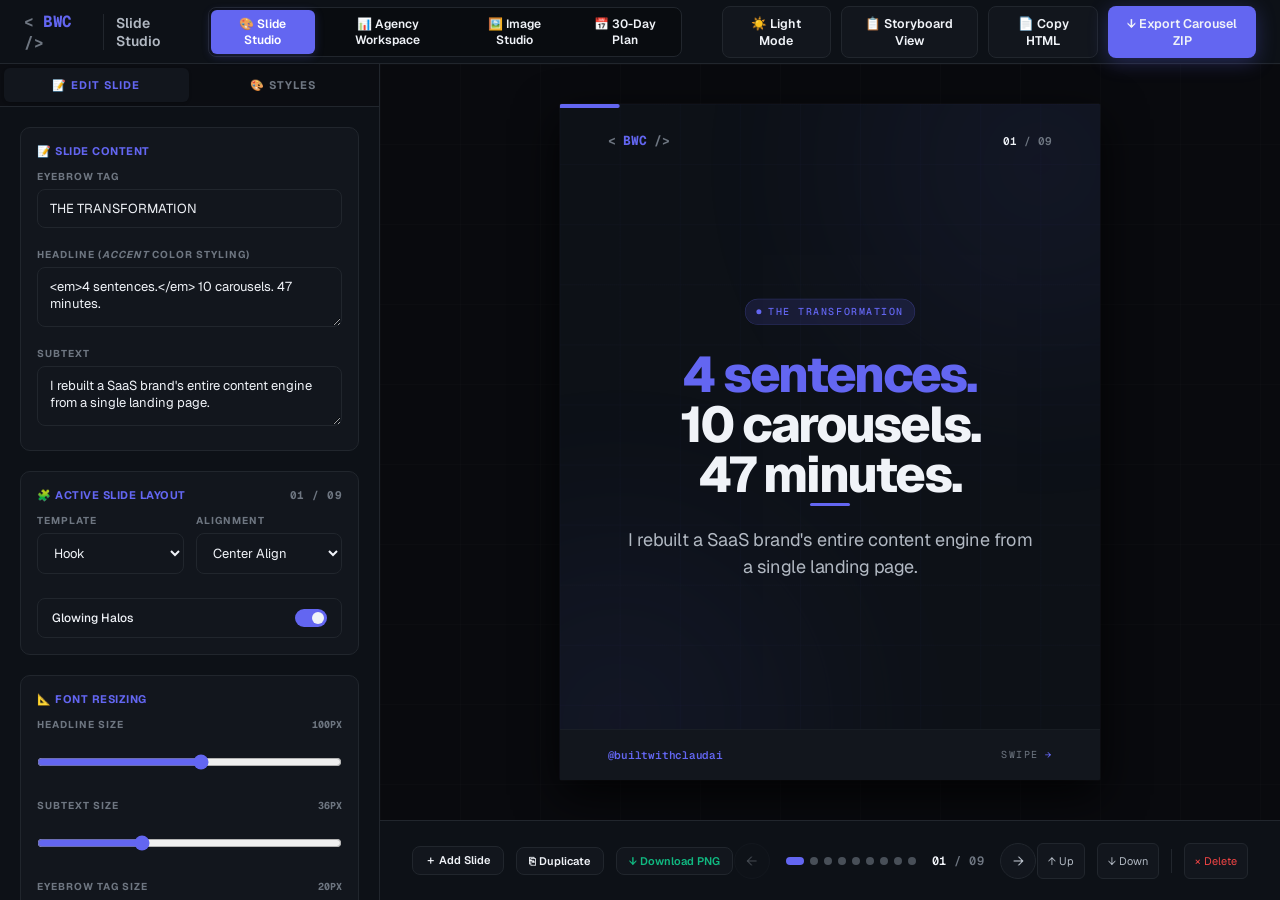
==== commit 7f146bc3: "feat: add floating glass badge styling controls and 30-day content plan dashboard" ====
--- a/index.html
+++ b/index.html
@@ -7,6 +7,9 @@
     
     <!-- Google Fonts -->
     <link href="https://fonts.googleapis.com/css2?family=Geist:wght@300;400;500;600;700;800;900&family=Geist+Mono:wght@400;500;600;700&family=Inter:wght@400;500;600;700;800;900&family=Montserrat:wght@500;600;700;800;900&family=Bebas+Neue&family=Playfair+Display:ital,wght@0,500;0,700;0,800;0,900;1,700;1,800;1,900&family=Space+Grotesk:wght@400;500;600;700&family=IBM+Plex+Mono:wght@400;500;600;700&display=swap" rel="stylesheet">
+    
+    <!-- 30-Day Plan Fonts -->
+    <link href="https://fonts.googleapis.com/css2?family=DM+Sans:ital,wght@0,400;0,500;0,600;0,700;1,400&family=Instrument+Serif:ital@0;1&display=swap" rel="stylesheet">
     
     <!-- Shared Brand Stylesheet -->
     <link rel="stylesheet" href="shared.css">
@@ -1593,7 +1596,197 @@
             border-top: 1px solid var(--border-color);
             padding-top: 10px;
         }
-    </style>
+    
+        /* ══════════════════════════════════════════ Scoped 30-Day Plan Styles ═══ */
+        #plan-content-area {
+            --bg: #09090b;
+            --surface: #111113;
+            --surface2: #18181b;
+            --border: #27272a;
+            --indigo: #6366f1;
+            --indigo-glow: rgba(99,102,241,0.15);
+            --text: #f4f4f5;
+            --muted: #71717a;
+            --muted2: #52525b;
+            --green: #22c55e;
+            --red: #ef4444;
+            --week1: #6366f1;
+            --week2: #8b5cf6;
+            --week3: #06b6d4;
+            --week4: #10b981;
+            --week5: #f59e0b;
+            --week6: #ef4444;
+            background: var(--bg);
+            color: var(--text);
+            font-family: 'DM Sans', sans-serif;
+            padding: 0;
+            flex: 1;
+        }
+        body.light-mode #plan-content-area {
+            --bg: #ffffff;
+            --surface: #f7f7f5;
+            --surface2: #efefed;
+            --border: #e4e4e0;
+            --text: #0f0f0f;
+            --muted: #6b7280;
+            --muted2: #9ca3af;
+            --indigo-glow: rgba(99,102,241,0.09);
+            --green: #16a34a;
+            --red: #dc2626;
+        }
+        #plan-content-area .header { padding: 40px 48px 32px; border-bottom: 1px solid var(--border); position: relative; }
+        #plan-content-area .header-eyebrow { font-family: 'JetBrains Mono', monospace; font-size: 15px; font-weight: 700; letter-spacing: .2em; text-transform: uppercase; color: var(--indigo); margin-bottom: 10px }
+        #plan-content-area .header-title { font-family: 'Instrument Serif', serif; font-size: 57px; font-weight: 400; line-height: 1.1; margin-bottom: 8px }
+        #plan-content-area .header-title em { color: var(--indigo); font-style: italic }
+        #plan-content-area .header-sub { font-size: 21px; color: var(--muted); max-width: 520px; line-height: 1.6 }
+        #plan-content-area .header-stats { display: flex; gap: 32px; margin-top: 24px }
+        #plan-content-area .stat { display: flex; flex-direction: column; gap: 3px }
+        #plan-content-area .stat-n { font-family: 'JetBrains Mono', monospace; font-size: 33px; font-weight: 700; color: var(--indigo) }
+        #plan-content-area .stat-l { font-size: 16px; color: var(--muted); text-transform: uppercase; letter-spacing: .08em }
+        #plan-content-area .tabs { display: flex; gap: 2px; padding: 16px 48px 0; border-bottom: 1px solid var(--border); position: sticky; top: 0; background: var(--bg); z-index: 100 }
+        #plan-content-area .tab { padding: 10px 20px; font-size: 20px; font-weight: 600; color: var(--muted); cursor: pointer; border-bottom: 2px solid transparent; transition: .15s; white-space: nowrap; user-select: none }
+        #plan-content-area .tab:hover { color: var(--text) }
+        #plan-content-area .tab.active { color: var(--indigo); border-bottom-color: var(--indigo) }
+        #plan-content-area .panel { display: none; padding: 40px 48px 80px }
+        #plan-content-area .panel.active { display: block }
+        #plan-content-area .cal-legend { display: flex; flex-wrap: wrap; gap: 12px; margin-bottom: 28px }
+        #plan-content-area .leg { display: flex; align-items: center; gap: 6px; font-size: 16px; color: var(--muted) }
+        #plan-content-area .leg-dot { width: 8px; height: 8px; border-radius: 50% }
+        #plan-content-area .cal-grid { display: grid; grid-template-columns: repeat(5, 1fr); gap: 10px }
+        #plan-content-area .cal-header { display: grid; grid-template-columns: repeat(5, 1fr); gap: 10px; margin-bottom: 8px }
+        #plan-content-area .cal-dow { font-family: 'JetBrains Mono', monospace; font-size: 14px; font-weight: 700; letter-spacing: .12em; text-transform: uppercase; color: var(--muted2); text-align: center; padding: 4px 0 }
+        #plan-content-area .cal-card { background: var(--surface); border: 1px solid var(--border); border-radius: 10px; padding: 14px; cursor: pointer; transition: .15s; position: relative; overflow: hidden }
+        #plan-content-area .cal-card:hover { border-color: var(--indigo); background: var(--surface2) }
+        #plan-content-area .cal-card::before { content: ''; position: absolute; top: 0; left: 0; right: 0; height: 3px }
+        #plan-content-area .cal-card.w1::before { background: var(--week1) }
+        #plan-content-area .cal-card.w2::before { background: var(--week2) }
+        #plan-content-area .cal-card.w3::before { background: var(--week3) }
+        #plan-content-area .cal-card.w4::before { background: var(--week4) }
+        #plan-content-area .cal-card.w5::before { background: var(--week5) }
+        #plan-content-area .cal-card.w6::before { background: var(--week6) }
+        #plan-content-area .cal-day { font-family: 'JetBrains Mono', monospace; font-size: 14px; color: var(--muted2); margin-bottom: 6px }
+        #plan-content-area .cal-title { font-size: 16px; font-weight: 600; line-height: 1.4; color: var(--text) }
+        #plan-content-area .cal-type { font-family: 'JetBrains Mono', monospace; font-size: 12px; text-transform: uppercase; letter-spacing: .1em; margin-top: 6px }
+        #plan-content-area .cal-time { font-size: 14px; color: var(--muted); margin-top: 4px }
+        #plan-content-area .scripts-intro { font-size: 20px; color: var(--muted); margin-bottom: 28px; line-height: 1.6; max-width: 600px }
+        #plan-content-area .carousel-block { background: var(--surface); border: 1px solid var(--border); border-radius: 12px; margin-bottom: 12px; overflow: hidden }
+        #plan-content-area .carousel-head { display: flex; align-items: center; gap: 16px; padding: 18px 22px; cursor: pointer; user-select: none }
+        #plan-content-area .carousel-head:hover { background: var(--surface2) }
+        #plan-content-area .c-num { font-family: 'JetBrains Mono', monospace; font-size: 15px; font-weight: 700; color: var(--indigo); min-width: 28px }
+        #plan-content-area .c-title { font-size: 21px; font-weight: 600; flex: 1; line-height: 1.3 }
+        #plan-content-area .c-meta { display: flex; gap: 8px; align-items: center }
+        #plan-content-area .c-week { font-family: 'JetBrains Mono', monospace; font-size: 12px; font-weight: 700; letter-spacing: .1em; padding: 3px 8px; border-radius: 3px }
+        #plan-content-area .c-chevron { font-size: 21px; color: var(--muted); transition: .2s; margin-left: 8px }
+        #plan-content-area .carousel-block.open .c-chevron { transform: rotate(180deg) }
+        #plan-content-area .carousel-body { display: none; padding: 0 22px 22px }
+        #plan-content-area .carousel-block.open .carousel-body { display: block }
+        #plan-content-area .slide-list { display: flex; flex-direction: column; gap: 8px; margin-top: 4px }
+        #plan-content-area .slide-item { background: var(--surface2); border: 1px solid var(--border); border-radius: 8px; padding: 14px 16px }
+        #plan-content-area .slide-label { display: flex; align-items: center; gap: 10px; margin-bottom: 8px }
+        #plan-content-area .slide-num { font-family: 'JetBrains Mono', monospace; font-size: 12px; font-weight: 700; color: var(--muted2) }
+        #plan-content-area .slide-tmpl { font-family: 'JetBrains Mono', monospace; font-size: 12px; font-weight: 700; letter-spacing: .1em; padding: 2px 8px; border-radius: 3px; background: var(--indigo-glow); color: var(--indigo) }
+        #plan-content-area .slide-eyebrow { font-family: 'JetBrains Mono', monospace; font-size: 12px; font-weight: 700; letter-spacing: .15em; text-transform: uppercase; color: var(--muted); margin-bottom: 4px }
+        #plan-content-area .slide-headline { font-size: 21px; font-weight: 700; line-height: 1.4; color: var(--text); margin-bottom: 4px }
+        #plan-content-area .slide-headline em { color: var(--indigo); font-style: normal }
+        #plan-content-area .slide-sub { font-size: 18px; color: var(--muted); line-height: 1.5 }
+        #plan-content-area .slide-field { margin-top: 8px; padding-top: 8px; border-top: 1px solid var(--border) }
+        #plan-content-area .slide-field-label { font-family: 'JetBrains Mono', monospace; font-size: 12px; color: var(--muted2); text-transform: uppercase; letter-spacing: .1em; margin-bottom: 4px }
+        #plan-content-area .slide-field-val { font-size: 18px; color: var(--muted); line-height: 1.5 }
+        #plan-content-area .slide-code { font-family: 'JetBrains Mono', monospace; font-size: 16px; background: var(--bg); border: 1px solid var(--border); border-radius: 6px; padding: 10px 12px; line-height: 1.6; color: #a5b4fc; white-space: pre-wrap; word-break: break-all; }
+        #plan-content-area .slide-list-items { list-style: none; display: flex; flex-direction: column; gap: 3px; margin-top: 4px }
+        #plan-content-area .slide-list-items li { font-size: 18px; color: var(--muted); padding-left: 14px; position: relative; line-height: 1.5 }
+        #plan-content-area .slide-list-items li::before { content: '\2192'; position: absolute; left: 0; color: var(--indigo) }
+        #plan-content-area .caption-box { margin-top: 16px; background: var(--bg); border: 1px solid var(--border); border-radius: 8px; padding: 14px 16px }
+        #plan-content-area .caption-label { font-family: 'JetBrains Mono', monospace; font-size: 12px; font-weight: 700; letter-spacing: .15em; text-transform: uppercase; color: var(--muted2); margin-bottom: 6px }
+        #plan-content-area .caption-text { font-size: 18px; color: var(--muted); line-height: 1.6; margin-bottom: 10px }
+        #plan-content-area .hashtag-row { display: flex; flex-wrap: wrap; gap: 5px }
+        #plan-content-area .hashtag { font-family: 'JetBrains Mono', monospace; font-size: 14px; color: var(--indigo); background: var(--indigo-glow); padding: 2px 7px; border-radius: 3px }
+        #plan-content-area .copy-btn { display: inline-flex; align-items: center; gap: 5px; font-family: 'JetBrains Mono', monospace; font-size: 14px; font-weight: 700; padding: 5px 12px; border-radius: 5px; background: var(--indigo); color: #fff; border: none; cursor: pointer; margin-top: 10px; transition: .15s }
+        #plan-content-area .copy-btn:hover { background: #4f46e5 }
+        #plan-content-area .strategy-grid { display: grid; grid-template-columns: 1fr 1fr; gap: 20px; margin-bottom: 32px }
+        #plan-content-area .strat-card { background: var(--surface); border: 1px solid var(--border); border-radius: 12px; padding: 24px }
+        #plan-content-area .strat-card h3 { font-size: 20px; font-weight: 700; margin-bottom: 16px; color: var(--text) }
+        #plan-content-area .strat-card .eyebrow { font-family: 'JetBrains Mono', monospace; font-size: 14px; font-weight: 700; letter-spacing: .15em; text-transform: uppercase; color: var(--indigo); margin-bottom: 8px }
+        #plan-content-area .platform-row { display: flex; align-items: center; justify-content: space-between; padding: 10px 0; border-bottom: 1px solid var(--border) }
+        #plan-content-area .platform-row:last-child { border-bottom: none }
+        #plan-content-area .platform-name { font-size: 20px; font-weight: 600 }
+        #plan-content-area .platform-time { font-family: 'JetBrains Mono', monospace; font-size: 16px; color: var(--indigo) }
+        #plan-content-area .week-phase { background: var(--surface); border: 1px solid var(--border); border-radius: 12px; padding: 20px; margin-bottom: 10px }
+        #plan-content-area .week-phase-head { display: flex; align-items: center; gap: 12px; margin-bottom: 12px }
+        #plan-content-area .week-dot { width: 10px; height: 10px; border-radius: 50%; flex-shrink: 0 }
+        #plan-content-area .week-phase-title { font-size: 20px; font-weight: 700 }
+        #plan-content-area .week-phase-desc { font-size: 18px; color: var(--muted); line-height: 1.5 }
+        #plan-content-area .phase-posts { display: flex; flex-direction: column; gap: 4px; margin-top: 10px }
+        #plan-content-area .phase-post { font-size: 16px; color: var(--muted2); padding: 4px 10px; background: var(--surface2); border-radius: 4px; font-family: 'JetBrains Mono', monospace }
+        #plan-content-area .checklist { list-style: none; display: flex; flex-direction: column; gap: 6px }
+        #plan-content-area .checklist li { display: flex; align-items: flex-start; gap: 8px; font-size: 18px; color: var(--muted); line-height: 1.5 }
+        #plan-content-area .check-icon { color: var(--green); flex-shrink: 0; margin-top: 1px }
+        #plan-content-area .tip-box { background: var(--indigo-glow); border: 1px solid rgba(99, 102, 241, .3); border-radius: 10px; padding: 16px 20px; margin-top: 8px }
+        #plan-content-area .tip-box p { font-size: 18px; color: var(--text); line-height: 1.6 }
+        #plan-content-area .tip-box strong { color: var(--indigo) }
+        #plan-content-area .tracker-intro { font-size: 20px; color: var(--muted); margin-bottom: 28px; line-height: 1.6 }
+        #plan-content-area .tracker-stats { display: flex; gap: 16px; margin-bottom: 28px; flex-wrap: wrap }
+        #plan-content-area .tr-stat { background: var(--surface); border: 1px solid var(--border); border-radius: 10px; padding: 16px 20px; min-width: 120px }
+        #plan-content-area .tr-stat-n { font-family: 'JetBrains Mono', monospace; font-size: 36px; font-weight: 700; color: var(--indigo) }
+        #plan-content-area .tr-stat-l { font-size: 16px; color: var(--muted); margin-top: 2px }
+        #plan-content-area .progress-bar-wrap { background: var(--surface); border: 1px solid var(--border); border-radius: 10px; padding: 16px 20px; margin-bottom: 28px }
+        #plan-content-area .progress-bar-label { display: flex; justify-content: space-between; font-size: 18px; color: var(--muted); margin-bottom: 8px }
+        #plan-content-area .progress-bar { height: 8px; background: var(--surface2); border-radius: 4px; overflow: hidden }
+        #plan-content-area .progress-fill { height: 100%; background: linear-gradient(90deg, var(--indigo), #8b5cf6); border-radius: 4px; transition: .4s }
+        #plan-content-area .tracker-table { width: 100%; border-collapse: collapse }
+        #plan-content-area .tracker-table th { font-family: 'JetBrains Mono', monospace; font-size: 14px; font-weight: 700; letter-spacing: .1em; text-transform: uppercase; color: var(--muted2); padding: 8px 12px; text-align: left; border-bottom: 1px solid var(--border) }
+        #plan-content-area .tracker-table td { padding: 10px 12px; border-bottom: 1px solid var(--border); font-size: 18px; color: var(--muted); vertical-align: middle }
+        #plan-content-area .tracker-table tr:hover td { background: var(--surface2) }
+        #plan-content-area .tracker-table td:first-child { font-family: 'JetBrains Mono', monospace; color: var(--muted2); font-size: 15px }
+        #plan-content-area .tracker-table td:nth-child(2) { font-weight: 600; color: var(--text); font-size: 18px; max-width: 280px }
+        #plan-content-area .stage-checks { display: flex; gap: 6px; align-items: center; flex-wrap: wrap }
+        #plan-content-area .stage-cb { display: flex; align-items: center; gap: 4px; cursor: pointer; white-space: nowrap }
+        #plan-content-area .stage-cb input { accent-color: var(--indigo); width: 13px; height: 13px; cursor: pointer }
+        #plan-content-area .stage-cb span { font-size: 15px; color: var(--muted) }
+        #plan-content-area .reset-btn { font-family: 'JetBrains Mono', monospace; font-size: 15px; font-weight: 700; padding: 6px 14px; border-radius: 6px; background: transparent; color: var(--muted); border: 1px solid var(--border); cursor: pointer; margin-bottom: 20px; transition: .15s }
+        #plan-content-area .reset-btn:hover { border-color: var(--red); color: var(--red) }
+        #plan-content-area .cadence-section { margin-bottom: 36px }
+        #plan-content-area .cadence-eyebrow { font-family: 'JetBrains Mono', monospace; font-size: 15px; font-weight: 700; letter-spacing: .2em; text-transform: uppercase; color: var(--indigo); margin-bottom: 10px }
+        #plan-content-area .cadence-title { font-family: 'Instrument Serif', serif; font-size: 33px; font-weight: 400; line-height: 1.2; margin-bottom: 22px; color: var(--text) }
+        #plan-content-area .cadence-title em { color: var(--indigo); font-style: italic }
+        #plan-content-area .cadence-metrics { display: grid; grid-template-columns: repeat(4, 1fr); gap: 10px; margin-bottom: 22px }
+        #plan-content-area .cm-card { background: var(--surface); border: 1px solid var(--border); border-radius: 10px; padding: 14px 16px }
+        #plan-content-area .cm-val { font-family: 'JetBrains Mono', monospace; font-size: 33px; font-weight: 700; color: var(--indigo) }
+        #plan-content-area .cm-lbl { font-size: 18px; color: var(--text); margin-top: 2px; font-weight: 500 }
+        #plan-content-area .cm-sub { font-size: 16px; color: var(--muted); margin-top: 3px }
+        #plan-content-area .cadence-legend { display: flex; flex-wrap: wrap; gap: 8px; margin-bottom: 18px }
+        #plan-content-area .cl-item { font-family: 'JetBrains Mono', monospace; font-size: 14px; font-weight: 700; padding: 3px 9px; border-radius: 4px }
+        #plan-content-area .cg-wrap { display: flex; flex-direction: column; gap: 6px; margin-bottom: 24px }
+        #plan-content-area .cg-row { display: grid; grid-template-columns: 64px repeat(7, 1fr); gap: 6px; align-items: stretch }
+        #plan-content-area .cg-plat { display: flex; align-items: center; justify-content: center }
+        #plan-content-area .cg-badge { font-family: 'JetBrains Mono', monospace; font-size: 14px; font-weight: 700; padding: 3px 8px; border-radius: 4px }
+        #plan-content-area .cg-li { background: rgba(99, 102, 241, 0.15); color: #818cf8 }
+        #plan-content-area .cg-ig { background: rgba(236, 72, 153, 0.15); color: #f472b6 }
+        body.light-mode #plan-content-area .cg-li { background: #EEF0FD; color: #4338CA }
+        body.light-mode #plan-content-area .cg-ig { background: #FDE8F6; color: #9D174D }
+        #plan-content-area .cg-dh { font-family: 'JetBrains Mono', monospace; font-size: 14px; font-weight: 700; letter-spacing: .08em; text-transform: uppercase; color: var(--muted2); text-align: center; padding: 4px 0 }
+        #plan-content-area .cg-cell { border-radius: 8px; padding: 8px 6px; font-size: 15px; font-weight: 600; text-align: center; display: flex; flex-direction: column; align-items: center; justify-content: center; gap: 2px; min-height: 52px; line-height: 1.3 }
+        #plan-content-area .cg-cell span { font-size: 14px; font-weight: 400; opacity: 0.8; margin-top: 1px }
+        #plan-content-area .cg-off { background: var(--surface); color: var(--muted2); font-size: 24px }
+        #plan-content-area .cl-li-car { background: rgba(99, 102, 241, 0.18); color: #a5b4fc }
+        #plan-content-area .cl-li-txt { background: rgba(34, 197, 94, 0.18); color: #86efac }
+        #plan-content-area .cl-li-pol { background: rgba(245, 158, 11, 0.18); color: #fcd34d }
+        #plan-content-area .cl-ig-rl { background: rgba(236, 72, 153, 0.18); color: #f9a8d4 }
+        #plan-content-area .cl-ig-car { background: rgba(6, 182, 212, 0.18); color: #67e8f9 }
+        #plan-content-area .cl-ig-st { background: rgba(139, 92, 246, 0.18); color: #c4b5fd }
+        body.light-mode #plan-content-area .cl-li-car { background: #EEF0FD; color: #4338CA }
+        body.light-mode #plan-content-area .cl-li-txt { background: #DCFCE7; color: #166534 }
+        body.light-mode #plan-content-area .cl-li-pol { background: #FEF3C7; color: #92400E }
+        body.light-mode #plan-content-area .cl-ig-rl { background: #FDE8F6; color: #9D174D }
+        body.light-mode #plan-content-area .cl-ig-car { background: #E0F7FA; color: #1E6B8A }
+        body.light-mode #plan-content-area .cl-ig-st { background: #F3F0FE; color: #5B21B6 }
+        #plan-content-area .cg-why { display: grid; grid-template-columns: repeat(4, 1fr); gap: 12px; margin-bottom: 32px }
+        #plan-content-area .cg-why-card { background: var(--surface); border: 1px solid var(--border); border-radius: 10px; padding: 16px }
+        #plan-content-area .cg-why-card h4 { font-size: 18px; font-weight: 700; color: var(--text); margin-bottom: 6px }
+        #plan-content-area .cg-why-card p { font-size: 16px; color: var(--muted); line-height: 1.5 }
+        #plan-content-area .cadence-divider { border: none; border-top: 1px solid var(--border); margin: 8px 0 32px }
+        #plan-content-area .strat-h3 { font-size: 21px; font-weight: 700; margin-bottom: 16px; color: var(--text) }
+</style>
 </head>
 <body>
 
@@ -1607,6 +1800,8 @@
         <div class="mode-switcher-wrap" style="display:flex; background:rgba(0,0,0,0.3); border:1px solid var(--border-color); border-radius:8px; padding:2px; gap:2px; margin-left: 20px;">
             <button class="btn btn-ghost" id="btn-mode-studio" style="padding:6px 14px; font-size:12px; border:none; border-radius:6px; background:var(--brand-purple); box-shadow:0 2px 10px rgba(99,102,241,0.25); color:#fff; font-weight:600;">🎨 Slide Studio</button>
             <button class="btn btn-ghost" id="btn-mode-agency" style="padding:6px 14px; font-size:12px; border:none; border-radius:6px; background:transparent;">📊 Agency Workspace</button>
+            <button class="btn btn-ghost" id="btn-mode-image" style="padding:6px 14px; font-size:12px; border:none; border-radius:6px; background:transparent;">🖼️ Image Studio</button>
+            <button class="btn btn-ghost" id="btn-mode-plan" style="padding:6px 14px; font-size:12px; border:none; border-radius:6px; background:transparent;">📅 30-Day Plan</button>
         </div>
         
         <div class="title-input-wrap">
@@ -2006,6 +2201,318 @@
             </div>
             
             <div class="sidebar-footer" style="margin-top:auto; padding:16px; border-top:1px solid var(--border-color); font-size:11px; color:var(--text-muted);">Cost to run: <span style="color:var(--brand-green); font-weight:700;">$13/mo</span></div>
+        </aside>
+
+        <!-- ─── Image Studio Mode Sidebar ─── -->
+        <aside class="workspace-sidebar" id="sidebar-image" style="display: none; background: var(--sidebar-bg); border-right: 1px solid var(--border-color); flex-direction: column;">
+            <div class="sidebar-tabs">
+                <div class="sidebar-tab active" data-tab="image-inspector">📝 Image Details</div>
+            </div>
+            
+            <div class="sidebar-content" style="padding: 20px; display: flex; flex-direction: column; gap: 20px; overflow-y: auto; height: 100%;">
+                
+                <!-- Layout / Template selector -->
+                <div class="form-group">
+                    <label>Layout Template</label>
+                    <select id="image-slide-kind">
+                        <option value="" disabled selected>-- Select an Image Layout --</option>
+                        <option value="magazine-cover">Magazine Cover (3D Overlap)</option>
+                        <option value="floating-glass">Floating Glass Badges</option>
+                        <option value="split-comparison">Split Comparison</option>
+                    </select>
+                </div>
+                
+                <!-- Upload controls -->
+                <div style="background: var(--panel-bg); border: 1px solid var(--border-color); border-radius: 10px; padding: 16px;">
+                    <h4 style="font-size: 11px; font-weight: 700; color: var(--brand-purple); text-transform: uppercase; margin-bottom: 12px; letter-spacing: 0.5px;">🖼️ Upload Images</h4>
+                    
+                    <!-- Subject Image Upload (for magazine-cover and floating-glass) -->
+                    <div id="image-upload-subject-group" class="form-group">
+                        <label>Subject Image (Portrait / Cutout)</label>
+                        <div class="image-upload-zone" id="img-upload-subject" style="border: 2px dashed var(--border-color); border-radius: 8px; padding: 24px; text-align: center; cursor: pointer; transition: border-color 0.2s;">
+                            <span style="font-size: 24px; display: block; margin-bottom: 8px;">👤</span>
+                            <span style="font-size: 11px; color: var(--text-secondary);">Click to upload subject portrait</span>
+                            <input type="file" id="input-subject-image" accept="image/*" style="display: none;">
+                        </div>
+                    </div>
+                    
+                    <!-- Left Image Upload (for split-comparison) -->
+                    <div id="image-upload-left-group" class="form-group" style="display: none;">
+                        <label>Left Image</label>
+                        <div class="image-upload-zone" id="img-upload-left" style="border: 2px dashed var(--border-color); border-radius: 8px; padding: 18px; text-align: center; cursor: pointer; transition: border-color 0.2s;">
+                            <span style="font-size: 20px; display: block; margin-bottom: 8px;">🖼️</span>
+                            <span style="font-size: 11px; color: var(--text-secondary);">Upload left frame</span>
+                            <input type="file" id="input-left-image" accept="image/*" style="display: none;">
+                        </div>
+                    </div>
+                    
+                    <!-- Right Image Upload (for split-comparison) -->
+                    <div id="image-upload-right-group" class="form-group" style="display: none;">
+                        <label>Right Image</label>
+                        <div class="image-upload-zone" id="img-upload-right" style="border: 2px dashed var(--border-color); border-radius: 8px; padding: 18px; text-align: center; cursor: pointer; transition: border-color 0.2s;">
+                            <span style="font-size: 20px; display: block; margin-bottom: 8px;">🖼️</span>
+                            <span style="font-size: 11px; color: var(--text-secondary);">Upload right frame</span>
+                            <input type="file" id="input-right-image" accept="image/*" style="display: none;">
+                        </div>
+                    </div>
+                </div>
+
+                <!-- Position Adjustments (for magazine-cover and floating-glass) -->
+                <div id="image-position-settings" style="background: var(--panel-bg); border: 1px solid var(--border-color); border-radius: 10px; padding: 16px;">
+                    <h4 style="font-size: 11px; font-weight: 700; color: var(--brand-purple); text-transform: uppercase; margin-bottom: 12px; letter-spacing: 0.5px;">📐 Align & Scale Overlay</h4>
+                    
+                    <div class="form-group">
+                        <div style="display:flex; justify-content:space-between; font-size:10px; font-weight:700; color:var(--text-muted); text-transform:uppercase;">
+                            <label>Image Scale</label>
+                            <span id="val-img-scale" style="font-family:var(--mono);">1.0x</span>
+                        </div>
+                        <input type="range" id="slider-img-scale" min="0.5" max="2.0" step="0.05" value="1.0" style="width: 100%; margin-top: 6px; accent-color: var(--brand-purple);">
+                    </div>
+                    
+                    <div class="form-group" style="margin-bottom: 0;">
+                        <div style="display:flex; justify-content:space-between; font-size:10px; font-weight:700; color:var(--text-muted); text-transform:uppercase;">
+                            <label>Vertical Position</label>
+                            <span id="val-img-offset" style="font-family:var(--mono);">0px</span>
+                        </div>
+                        <input type="range" id="slider-img-offset" min="-200" max="200" step="2" value="0" style="width: 100%; margin-top: 6px; accent-color: var(--brand-purple);">
+                    </div>
+                </div>
+
+                <!-- Text Customizer Section -->
+                <div style="background: var(--panel-bg); border: 1px solid var(--border-color); border-radius: 10px; padding: 16px; margin-bottom: 12px;">
+                    <h4 style="font-size: 11px; font-weight: 700; color: var(--brand-purple); text-transform: uppercase; margin-bottom: 12px; letter-spacing: 0.5px;">📝 Text Content</h4>
+                    
+                    <!-- Magazine Cover Background Title -->
+                    <div id="image-text-bgtitle-group" class="form-group">
+                        <label>Background Giant Title</label>
+                        <input type="text" id="input-bgtitle" placeholder="e.g. PORTFOLIO">
+                        <div style="display: flex; gap: 12px; margin-top: 6px; align-items: center;">
+                            <div style="flex: 1; display: flex; align-items: center; gap: 8px;">
+                                <span style="font-size: 8px; color: var(--text-muted); font-weight: 700; min-width: 24px;">SIZE</span>
+                                <input type="range" id="slider-bgtitle-size" min="80" max="400" step="5" value="230" style="flex: 1; accent-color: var(--brand-purple);">
+                                <span id="val-bgtitle-size" style="font-family: var(--mono); font-size: 10px; min-width: 38px; text-align: right;">230px</span>
+                            </div>
+                            <div style="display: flex; gap: 2px; border: 1px solid var(--border-color); border-radius: 6px; padding: 2px; background: rgba(0,0,0,0.15);">
+                                <button type="button" class="btn-align" data-target="bgTextAlign" data-val="left" style="background: none; border: none; color: var(--text-secondary); cursor: pointer; padding: 2px 6px; font-size: 9px; border-radius: 4px; font-weight:700;">L</button>
+                                <button type="button" class="btn-align active" data-target="bgTextAlign" data-val="center" style="background: var(--brand-purple); border: none; color: #fff; cursor: pointer; padding: 2px 6px; font-size: 9px; border-radius: 4px; font-weight:700;">C</button>
+                                <button type="button" class="btn-align" data-target="bgTextAlign" data-val="right" style="background: none; border: none; color: var(--text-secondary); cursor: pointer; padding: 2px 6px; font-size: 9px; border-radius: 4px; font-weight:700;">R</button>
+                            </div>
+                        </div>
+                        <div style="display: flex; gap: 12px; margin-top: 6px; align-items: center;">
+                            <div style="flex: 1; display: flex; align-items: center; gap: 8px;">
+                                <span style="font-size: 8px; color: var(--text-muted); font-weight: 700; min-width: 24px;">Y-POS</span>
+                                <input type="range" id="slider-bgtitle-offset" min="-200" max="200" step="2" value="0" style="flex: 1; accent-color: var(--brand-purple);">
+                                <span id="val-bgtitle-offset" style="font-family: var(--mono); font-size: 10px; min-width: 38px; text-align: right;">0px</span>
+                            </div>
+                        </div>
+                        <div style="display: flex; gap: 8px; margin-top: 6px; align-items: center; justify-content: space-between;">
+                            <select class="select-font-family" data-target="bgTextFont" style="flex: 1; min-width: 0; padding: 4px 8px; font-size: 11px; border: 1px solid var(--border-color); border-radius: 6px; background: var(--input-bg); color: var(--text-main);">
+                                <option value="">Default Font</option>
+                                <option value="Geist">Geist</option>
+                                <option value="Montserrat">Montserrat</option>
+                                <option value="Bebas Neue">Bebas Neue</option>
+                                <option value="Playfair Display">Playfair Display</option>
+                                <option value="Space Grotesk">Space Grotesk</option>
+                                <option value="Inter">Inter</option>
+                                <option value="Geist Mono">Geist Mono</option>
+                            </select>
+                            <div style="display: flex; align-items: center; gap: 4px;">
+                                <span style="font-size: 8px; color: var(--text-muted); font-weight: 700;">COLOR</span>
+                                <input type="color" class="color-picker-input" data-target="bgTextColor" value="#6366f1">
+                            </div>
+                        </div>
+                    </div>
+                    
+                    <!-- Metadata Left / Right (for Magazine Cover) -->
+                    <div id="image-text-metadata-group" style="margin-bottom: 8px;">
+                        <div class="form-grid" style="display: grid; grid-template-columns: 1fr 1fr; gap: 8px; margin-bottom: 6px;">
+                            <div class="form-group" style="margin-bottom: 0;">
+                                <label>Meta Left (e.g. Date)</label>
+                                <input type="text" id="input-meta-left" placeholder="JUNE 09, 2026">
+                            </div>
+                            <div class="form-group" style="margin-bottom: 0;">
+                                <label>Meta Right (e.g. Author)</label>
+                                <input type="text" id="input-meta-right" placeholder="@BASH77">
+                            </div>
+                        </div>
+                        <div style="display: flex; align-items: center; gap: 8px;">
+                            <span style="font-size: 8px; color: var(--text-muted); font-weight: 700; min-width: 24px;">SIZE</span>
+                            <input type="range" id="slider-meta-size" min="12" max="40" step="1" value="20" style="flex: 1; accent-color: var(--brand-purple);">
+                            <span id="val-meta-size" style="font-family: var(--mono); font-size: 10px; min-width: 38px; text-align: right;">20px</span>
+                        </div>
+                        <div style="display: flex; gap: 8px; margin-top: 6px; align-items: center; justify-content: space-between;">
+                            <select class="select-font-family" data-target="metaTextFont" style="flex: 1; min-width: 0; padding: 4px 8px; font-size: 11px; border: 1px solid var(--border-color); border-radius: 6px; background: var(--input-bg); color: var(--text-main);">
+                                <option value="">Default Font</option>
+                                <option value="Geist">Geist</option>
+                                <option value="Montserrat">Montserrat</option>
+                                <option value="Bebas Neue">Bebas Neue</option>
+                                <option value="Playfair Display">Playfair Display</option>
+                                <option value="Space Grotesk">Space Grotesk</option>
+                                <option value="Inter">Inter</option>
+                                <option value="Geist Mono">Geist Mono</option>
+                            </select>
+                            <div style="display: flex; align-items: center; gap: 4px;">
+                                <span style="font-size: 8px; color: var(--text-muted); font-weight: 700;">COLOR</span>
+                                <input type="color" class="color-picker-input" data-target="metaTextColor" value="#94a3b8">
+                            </div>
+                        </div>
+                    </div>
+
+                    <!-- Eyebrow Tag -->
+                    <div id="image-text-tag-group" class="form-group">
+                        <label>Eyebrow Tag</label>
+                        <input type="text" id="input-img-tag" placeholder="e.g. GRAPHIC DESIGN">
+                        <div style="display: flex; gap: 12px; margin-top: 6px; align-items: center;">
+                            <div style="flex: 1; display: flex; align-items: center; gap: 8px;">
+                                <span style="font-size: 8px; color: var(--text-muted); font-weight: 700; min-width: 24px;">SIZE</span>
+                                <input type="range" id="slider-img-tag-size" min="14" max="60" step="1" value="24" style="flex: 1; accent-color: var(--brand-purple);">
+                                <span id="val-img-tag-size" style="font-family: var(--mono); font-size: 10px; min-width: 38px; text-align: right;">24px</span>
+                            </div>
+                            <div style="display: flex; gap: 2px; border: 1px solid var(--border-color); border-radius: 6px; padding: 2px; background: rgba(0,0,0,0.15);">
+                                <button type="button" class="btn-align active" data-target="tagAlign" data-val="left" style="background: var(--brand-purple); border: none; color: #fff; cursor: pointer; padding: 2px 6px; font-size: 9px; border-radius: 4px; font-weight:700;">L</button>
+                                <button type="button" class="btn-align" data-target="tagAlign" data-val="center" style="background: none; border: none; color: var(--text-secondary); cursor: pointer; padding: 2px 6px; font-size: 9px; border-radius: 4px; font-weight:700;">C</button>
+                                <button type="button" class="btn-align" data-target="tagAlign" data-val="right" style="background: none; border: none; color: var(--text-secondary); cursor: pointer; padding: 2px 6px; font-size: 9px; border-radius: 4px; font-weight:700;">R</button>
+                            </div>
+                        </div>
+                        <div style="display: flex; gap: 8px; margin-top: 6px; align-items: center; justify-content: space-between;">
+                            <select class="select-font-family" data-target="tagFont" style="flex: 1; min-width: 0; padding: 4px 8px; font-size: 11px; border: 1px solid var(--border-color); border-radius: 6px; background: var(--input-bg); color: var(--text-main);">
+                                <option value="">Default Font</option>
+                                <option value="Geist">Geist</option>
+                                <option value="Montserrat">Montserrat</option>
+                                <option value="Bebas Neue">Bebas Neue</option>
+                                <option value="Playfair Display">Playfair Display</option>
+                                <option value="Space Grotesk">Space Grotesk</option>
+                                <option value="Inter">Inter</option>
+                                <option value="Geist Mono">Geist Mono</option>
+                            </select>
+                            <div style="display: flex; align-items: center; gap: 4px;">
+                                <span style="font-size: 8px; color: var(--text-muted); font-weight: 700;">COLOR</span>
+                                <input type="color" class="color-picker-input" data-target="tagColor" value="#f59e0b">
+                            </div>
+                        </div>
+                    </div>
+
+                    <!-- Headline / Bottom Title -->
+                    <div id="image-text-headline-group" class="form-group">
+                        <label>Headline</label>
+                        <input type="text" id="input-img-headline" placeholder="e.g. BRAND IDENTITY">
+                        <div style="display: flex; gap: 12px; margin-top: 6px; align-items: center;">
+                            <div style="flex: 1; display: flex; align-items: center; gap: 8px;">
+                                <span style="font-size: 8px; color: var(--text-muted); font-weight: 700; min-width: 24px;">SIZE</span>
+                                <input type="range" id="slider-img-headline-size" min="24" max="120" step="2" value="56" style="flex: 1; accent-color: var(--brand-purple);">
+                                <span id="val-img-headline-size" style="font-family: var(--mono); font-size: 10px; min-width: 38px; text-align: right;">56px</span>
+                            </div>
+                            <div style="display: flex; gap: 2px; border: 1px solid var(--border-color); border-radius: 6px; padding: 2px; background: rgba(0,0,0,0.15);">
+                                <button type="button" class="btn-align active" data-target="headlineAlign" data-val="left" style="background: var(--brand-purple); border: none; color: #fff; cursor: pointer; padding: 2px 6px; font-size: 9px; border-radius: 4px; font-weight:700;">L</button>
+                                <button type="button" class="btn-align" data-target="headlineAlign" data-val="center" style="background: none; border: none; color: var(--text-secondary); cursor: pointer; padding: 2px 6px; font-size: 9px; border-radius: 4px; font-weight:700;">C</button>
+                                <button type="button" class="btn-align" data-target="headlineAlign" data-val="right" style="background: none; border: none; color: var(--text-secondary); cursor: pointer; padding: 2px 6px; font-size: 9px; border-radius: 4px; font-weight:700;">R</button>
+                            </div>
+                        </div>
+                        <div style="display: flex; gap: 8px; margin-top: 6px; align-items: center; justify-content: space-between;">
+                            <select class="select-font-family" data-target="headlineFont" style="flex: 1; min-width: 0; padding: 4px 8px; font-size: 11px; border: 1px solid var(--border-color); border-radius: 6px; background: var(--input-bg); color: var(--text-main);">
+                                <option value="">Default Font</option>
+                                <option value="Geist">Geist</option>
+                                <option value="Montserrat">Montserrat</option>
+                                <option value="Bebas Neue">Bebas Neue</option>
+                                <option value="Playfair Display">Playfair Display</option>
+                                <option value="Space Grotesk">Space Grotesk</option>
+                                <option value="Inter">Inter</option>
+                                <option value="Geist Mono">Geist Mono</option>
+                            </select>
+                            <div style="display: flex; align-items: center; gap: 4px;">
+                                <span style="font-size: 8px; color: var(--text-muted); font-weight: 700;">COLOR</span>
+                                <input type="color" class="color-picker-input" data-target="headlineColor" value="#ffffff">
+                            </div>
+                        </div>
+                    </div>
+
+                    <!-- Floating Badges Customizer (for floating-glass) -->
+                    <div id="image-text-badges-group" class="form-group" style="display: none;">
+                        <label>Floating Glass Badges (4 items)</label>
+                        <div style="display: flex; flex-direction: column; gap: 8px; margin-top: 6px;">
+                            <input type="text" id="input-badge-0" placeholder="Badge 1">
+                            <input type="text" id="input-badge-1" placeholder="Badge 2">
+                            <input type="text" id="input-badge-2" placeholder="Badge 3">
+                            <input type="text" id="input-badge-3" placeholder="Badge 4">
+                        </div>
+                        <div style="display: flex; gap: 12px; margin-top: 8px; align-items: center;">
+                            <div style="flex: 1; display: flex; align-items: center; gap: 8px;">
+                                <span style="font-size: 8px; color: var(--text-muted); font-weight: 700; min-width: 24px;">SIZE</span>
+                                <input type="range" id="slider-badge-size" min="12" max="64" step="1" value="22" style="flex: 1; accent-color: var(--brand-purple);">
+                                <span id="val-badge-size" style="font-family: var(--mono); font-size: 10px; min-width: 38px; text-align: right;">22px</span>
+                            </div>
+                        </div>
+                        <div style="display: flex; gap: 8px; margin-top: 6px; align-items: center; justify-content: space-between;">
+                            <select class="select-font-family" data-target="badgeFont" id="select-badge-font" style="flex: 1; min-width: 0; padding: 4px 8px; font-size: 11px; border: 1px solid var(--border-color); border-radius: 6px; background: var(--input-bg); color: var(--text-main);">
+                                <option value="">Default Font</option>
+                                <option value="Geist">Geist</option>
+                                <option value="Montserrat">Montserrat</option>
+                                <option value="Bebas Neue">Bebas Neue</option>
+                                <option value="Playfair Display">Playfair Display</option>
+                                <option value="Space Grotesk">Space Grotesk</option>
+                                <option value="Inter">Inter</option>
+                                <option value="Geist Mono">Geist Mono</option>
+                            </select>
+                            <div style="display: flex; align-items: center; gap: 8px;">
+                                <div style="display: flex; align-items: center; gap: 4px;">
+                                    <span style="font-size: 8px; color: var(--text-muted); font-weight: 700;">TEXT</span>
+                                    <input type="color" class="color-picker-input" data-target="badgeColor" id="picker-badge-color" value="#ffffff">
+                                </div>
+                                <div style="display: flex; align-items: center; gap: 4px;">
+                                    <span style="font-size: 8px; color: var(--text-muted); font-weight: 700;">ICON</span>
+                                    <input type="color" class="color-picker-input" data-target="badgeIconColor" id="picker-badge-icon-color" value="#6366f1">
+                                </div>
+                            </div>
+                        </div>
+                    </div>
+
+                    <!-- Split Comparison Labels (for split-comparison) -->
+                    <div id="image-text-splitlabels-group" class="form-grid" style="display: none; grid-template-columns: 1fr 1fr; gap: 8px; margin-bottom: 8px;">
+                        <div class="form-group" style="margin-bottom: 0;">
+                            <label>Left Label</label>
+                            <input type="text" id="input-label-left" placeholder="Before">
+                        </div>
+                        <div class="form-group" style="margin-bottom: 0;">
+                            <label>Right Label</label>
+                            <input type="text" id="input-label-right" placeholder="After">
+                        </div>
+                    </div>
+
+                    <!-- Bottom Description Subtext -->
+                    <div id="image-text-sub-group" class="form-group" style="margin-bottom: 0;">
+                        <label>Bottom Description</label>
+                        <textarea id="input-img-sub" placeholder="Write description paragraph..." style="min-height: 60px;"></textarea>
+                        <div style="display: flex; gap: 12px; margin-top: 6px; align-items: center;">
+                            <div style="flex: 1; display: flex; align-items: center; gap: 8px;">
+                                <span style="font-size: 8px; color: var(--text-muted); font-weight: 700; min-width: 24px;">SIZE</span>
+                                <input type="range" id="slider-img-sub-size" min="14" max="60" step="1" value="24" style="flex: 1; accent-color: var(--brand-purple);">
+                                <span id="val-img-sub-size" style="font-family: var(--mono); font-size: 10px; min-width: 38px; text-align: right;">24px</span>
+                            </div>
+                            <div style="display: flex; gap: 2px; border: 1px solid var(--border-color); border-radius: 6px; padding: 2px; background: rgba(0,0,0,0.15);">
+                                <button type="button" class="btn-align active" data-target="subAlign" data-val="left" style="background: var(--brand-purple); border: none; color: #fff; cursor: pointer; padding: 2px 6px; font-size: 9px; border-radius: 4px; font-weight:700;">L</button>
+                                <button type="button" class="btn-align" data-target="subAlign" data-val="center" style="background: none; border: none; color: var(--text-secondary); cursor: pointer; padding: 2px 6px; font-size: 9px; border-radius: 4px; font-weight:700;">C</button>
+                                <button type="button" class="btn-align" data-target="subAlign" data-val="right" style="background: none; border: none; color: var(--text-secondary); cursor: pointer; padding: 2px 6px; font-size: 9px; border-radius: 4px; font-weight:700;">R</button>
+                            </div>
+                        </div>
+                        <div style="display: flex; gap: 8px; margin-top: 6px; align-items: center; justify-content: space-between;">
+                            <select class="select-font-family" data-target="subFont" style="flex: 1; min-width: 0; padding: 4px 8px; font-size: 11px; border: 1px solid var(--border-color); border-radius: 6px; background: var(--input-bg); color: var(--text-main);">
+                                <option value="">Default Font</option>
+                                <option value="Geist">Geist</option>
+                                <option value="Montserrat">Montserrat</option>
+                                <option value="Bebas Neue">Bebas Neue</option>
+                                <option value="Playfair Display">Playfair Display</option>
+                                <option value="Space Grotesk">Space Grotesk</option>
+                                <option value="Inter">Inter</option>
+                                <option value="Geist Mono">Geist Mono</option>
+                            </select>
+                            <div style="display: flex; align-items: center; gap: 4px;">
+                                <span style="font-size: 8px; color: var(--text-muted); font-weight: 700;">COLOR</span>
+                                <input type="color" class="color-picker-input" data-target="subColor" value="#cbd5e1">
+                            </div>
+                        </div>
+                    </div>
+                </div>
+            </div>
         </aside>
 
         <!-- ─── Agency Mode Content Area ─── -->
@@ -2375,6 +2882,1400 @@
                 </div>
             </div>
         </main>
+        <!-- ─── 30-Day Plan Mode Content Area ─── -->
+        <main class="agency-content-area" id="plan-content-area" style="display: none; padding: 0; overflow-y: auto;">
+            <div class='header'>
+  <div class='header-eyebrow'>ContentCore Studio &middot; 30-Day Content Plan</div>
+  <h1 class='header-title'>30 carousels. 6 weeks. <em>Real clients.</em></h1>
+  <p class='header-sub'>Every carousel scripted, scheduled, and ready to drop into your builder. Post Mon&ndash;Fri. Track progress. Watch the pipeline grow.</p>
+  <div class='header-stats'>
+    <div class='stat'><span class='stat-n'>30</span><span class='stat-l'>Carousels</span></div>
+    <div class='stat'><span class='stat-n'>6</span><span class='stat-l'>Weeks</span></div>
+    <div class='stat'><span class='stat-n'>174</span><span class='stat-l'>Slides</span></div>
+    <div class='stat'><span class='stat-n'>$0</span><span class='stat-l'>Ad spend</span></div>
+    </div>
+  
+</div>
+<div class='tabs'>
+  <div class='tab active' onclick="showTab('calendar',this)">&#128197; Calendar</div>
+  <div class='tab' onclick="showTab('scripts',this)">&#128221; Scripts</div>
+  <div class='tab' onclick="showTab('strategy',this)">&#128202; Strategy</div>
+  <div class='tab' onclick="showTab('tracker',this)">&#9989; Tracker</div>
+</div>
+<div id='panel-calendar' class='panel active'><div class="cal-legend"><div class="leg"><div class="leg-dot" style="background:#6366f1"></div>Week 1: Awareness</div><div class="leg"><div class="leg-dot" style="background:#8b5cf6"></div>Week 2: Education</div><div class="leg"><div class="leg-dot" style="background:#06b6d4"></div>Week 3: Social Proof</div><div class="leg"><div class="leg-dot" style="background:#10b981"></div>Week 4: Engagement</div><div class="leg"><div class="leg-dot" style="background:#f59e0b"></div>Week 5: Conversion</div><div class="leg"><div class="leg-dot" style="background:#ef4444"></div>Week 6: Thought Leadership</div></div><div class="cal-header"><div class="cal-dow">Mon</div><div class="cal-dow">Tue</div><div class="cal-dow">Wed</div><div class="cal-dow">Thu</div><div class="cal-dow">Fri</div></div><div class="cal-grid"><div class="cal-card w1" onclick="showTab('scripts');openCarousel(1)">
+  <div class="cal-day">Day 1 &middot; Mon</div>
+  <div class="cal-title">Your competitor has a worse product. More clients.</div>
+  <div class="cal-type" style="color:#6366f1">Awareness</div>
+  <div class="cal-time">LI 08:00 &middot; IG 11:00</div>
+</div><div class="cal-card w1" onclick="showTab('scripts');openCarousel(2)">
+  <div class="cal-day">Day 2 &middot; Tue</div>
+  <div class="cal-title">Struggling to grow your SaaS on Instagram? Here's why.</div>
+  <div class="cal-type" style="color:#6366f1">Awareness</div>
+  <div class="cal-time">LI 08:30 &middot; IG 11:30</div>
+</div><div class="cal-card w1" onclick="showTab('scripts');openCarousel(3)">
+  <div class="cal-day">Day 3 &middot; Wed</div>
+  <div class="cal-title">Month 1: silence. Month 3: inbound clients.</div>
+  <div class="cal-type" style="color:#6366f1">Awareness</div>
+  <div class="cal-time">LI 09:00 &middot; IG 12:00</div>
+</div><div class="cal-card w1" onclick="showTab('scripts');openCarousel(4)">
+  <div class="cal-day">Day 4 &middot; Thu</div>
+  <div class="cal-title">One brief. One session. 10 carousels.</div>
+  <div class="cal-type" style="color:#6366f1">Awareness</div>
+  <div class="cal-time">LI 12:00 &middot; IG 18:30</div>
+</div><div class="cal-card w1" onclick="showTab('scripts');openCarousel(5)">
+  <div class="cal-day">Day 5 &middot; Fri</div>
+  <div class="cal-title">Your SaaS Instagram isn't growing. Here's the real reason.</div>
+  <div class="cal-type" style="color:#6366f1">Awareness</div>
+  <div class="cal-time">LI 12:30 &middot; IG 19:00</div>
+</div><div class="cal-card w2" onclick="showTab('scripts');openCarousel(6)">
+  <div class="cal-day">Day 6 &middot; Mon</div>
+  <div class="cal-title">They're closing deals before the demo call.</div>
+  <div class="cal-type" style="color:#8b5cf6">Education</div>
+  <div class="cal-time">LI 08:00 &middot; IG 11:00</div>
+</div><div class="cal-card w2" onclick="showTab('scripts');openCarousel(7)">
+  <div class="cal-day">Day 7 &middot; Tue</div>
+  <div class="cal-title">No marketing team. No budget. 10 posts a month.</div>
+  <div class="cal-type" style="color:#8b5cf6">Education</div>
+  <div class="cal-time">LI 08:30 &middot; IG 11:30</div>
+</div><div class="cal-card w2" onclick="showTab('scripts');openCarousel(8)">
+  <div class="cal-day">Day 8 &middot; Wed</div>
+  <div class="cal-title">10 carousels. 2 hours. Real SaaS clients.</div>
+  <div class="cal-type" style="color:#8b5cf6">Education</div>
+  <div class="cal-time">LI 09:00 &middot; IG 12:00</div>
+</div><div class="cal-card w2" onclick="showTab('scripts');openCarousel(9)">
+  <div class="cal-day">Day 9 &middot; Thu</div>
+  <div class="cal-title">LinkedIn is hiding your posts. Carousels fix that.</div>
+  <div class="cal-type" style="color:#8b5cf6">Education</div>
+  <div class="cal-time">LI 12:00 &middot; IG 18:30</div>
+</div><div class="cal-card w2" onclick="showTab('scripts');openCarousel(10)">
+  <div class="cal-day">Day 10 &middot; Fri</div>
+  <div class="cal-title">5 carousel templates every SaaS founder should steal.</div>
+  <div class="cal-type" style="color:#8b5cf6">Education</div>
+  <div class="cal-time">LI 12:30 &middot; IG 19:00</div>
+</div><div class="cal-card w3" onclick="showTab('scripts');openCarousel(11)">
+  <div class="cal-day">Day 11 &middot; Mon</div>
+  <div class="cal-title">$1,200/month. Here's every single thing you get.</div>
+  <div class="cal-type" style="color:#06b6d4">Social Proof</div>
+  <div class="cal-time">LI 08:00 &middot; IG 11:00</div>
+</div><div class="cal-card w3" onclick="showTab('scripts');openCarousel(12)">
+  <div class="cal-day">Day 12 &middot; Tue</div>
+  <div class="cal-title">One customer call. Five carousels. Here's the system.</div>
+  <div class="cal-type" style="color:#06b6d4">Social Proof</div>
+  <div class="cal-time">LI 08:30 &middot; IG 11:30</div>
+</div><div class="cal-card w3" onclick="showTab('scripts');openCarousel(13)">
+  <div class="cal-day">Day 13 &middot; Wed</div>
+  <div class="cal-title">Most SaaS captions get scrolled past. This formula doesn't.</div>
+  <div class="cal-type" style="color:#06b6d4">Social Proof</div>
+  <div class="cal-time">LI 09:00 &middot; IG 12:00</div>
+</div><div class="cal-card w3" onclick="showTab('scripts');openCarousel(14)">
+  <div class="cal-day">Day 14 &middot; Thu</div>
+  <div class="cal-title">90 days of consistent carousels. Real numbers.</div>
+  <div class="cal-type" style="color:#06b6d4">Social Proof</div>
+  <div class="cal-time">LI 12:00 &middot; IG 18:30</div>
+</div><div class="cal-card w3" onclick="showTab('scripts');openCarousel(15)">
+  <div class="cal-day">Day 15 &middot; Fri</div>
+  <div class="cal-title">Claude + Canva + CapCut. The full AI content stack.</div>
+  <div class="cal-type" style="color:#06b6d4">Social Proof</div>
+  <div class="cal-time">LI 12:30 &middot; IG 19:00</div>
+</div><div class="cal-card w4" onclick="showTab('scripts');openCarousel(16)">
+  <div class="cal-day">Day 16 &middot; Mon</div>
+  <div class="cal-title">Hot take: your B2B content is just product docs.</div>
+  <div class="cal-type" style="color:#10b981">Engagement</div>
+  <div class="cal-time">LI 08:00 &middot; IG 11:00</div>
+</div><div class="cal-card w4" onclick="showTab('scripts');openCarousel(17)">
+  <div class="cal-day">Day 17 &middot; Tue</div>
+  <div class="cal-title">The biggest lie about B2B social media. Finally said.</div>
+  <div class="cal-type" style="color:#10b981">Engagement</div>
+  <div class="cal-time">LI 08:30 &middot; IG 11:30</div>
+</div><div class="cal-card w4" onclick="showTab('scripts');openCarousel(18)">
+  <div class="cal-day">Day 18 &middot; Wed</div>
+  <div class="cal-title">They like your product. They're not following you. Why.</div>
+  <div class="cal-type" style="color:#10b981">Engagement</div>
+  <div class="cal-time">LI 09:00 &middot; IG 12:00</div>
+</div><div class="cal-card w4" onclick="showTab('scripts');openCarousel(19)">
+  <div class="cal-day">Day 19 &middot; Thu</div>
+  <div class="cal-title">3 carousel types. Every SaaS feed needs all three.</div>
+  <div class="cal-type" style="color:#10b981">Engagement</div>
+  <div class="cal-time">LI 12:00 &middot; IG 18:30</div>
+</div><div class="cal-card w4" onclick="showTab('scripts');openCarousel(20)">
+  <div class="cal-day">Day 20 &middot; Fri</div>
+  <div class="cal-title">The content ratio nobody talks about. It actually works.</div>
+  <div class="cal-type" style="color:#10b981">Engagement</div>
+  <div class="cal-time">LI 12:30 &middot; IG 19:00</div>
+</div><div class="cal-card w5" onclick="showTab('scripts');openCarousel(21)">
+  <div class="cal-day">Day 21 &middot; Mon</div>
+  <div class="cal-title">New client. 30 minutes. Full month of content ready.</div>
+  <div class="cal-type" style="color:#f59e0b">Conversion</div>
+  <div class="cal-time">LI 08:00 &middot; IG 11:00</div>
+</div><div class="cal-card w5" onclick="showTab('scripts');openCarousel(22)">
+  <div class="cal-day">Day 22 &middot; Tue</div>
+  <div class="cal-title">We turn down clients. Here's exactly who we work with.</div>
+  <div class="cal-type" style="color:#f59e0b">Conversion</div>
+  <div class="cal-time">LI 08:30 &middot; IG 11:30</div>
+</div><div class="cal-card w5" onclick="showTab('scripts');openCarousel(23)">
+  <div class="cal-day">Day 23 &middot; Wed</div>
+  <div class="cal-title">$400. 5 carousels. Zero risk. The Starter Pack.</div>
+  <div class="cal-type" style="color:#f59e0b">Conversion</div>
+  <div class="cal-time">LI 09:00 &middot; IG 12:00</div>
+</div><div class="cal-card w5" onclick="showTab('scripts');openCarousel(24)">
+  <div class="cal-day">Day 24 &middot; Thu</div>
+  <div class="cal-title">You don't lack motivation. You lack a system.</div>
+  <div class="cal-type" style="color:#f59e0b">Conversion</div>
+  <div class="cal-time">LI 12:00 &middot; IG 18:30</div>
+</div><div class="cal-card w5" onclick="showTab('scripts');openCarousel(25)">
+  <div class="cal-day">Day 25 &middot; Fri</div>
+  <div class="cal-title">6 months of consistent posting. Here's what actually changes.</div>
+  <div class="cal-type" style="color:#f59e0b">Conversion</div>
+  <div class="cal-time">LI 12:30 &middot; IG 19:00</div>
+</div><div class="cal-card w6" onclick="showTab('scripts');openCarousel(26)">
+  <div class="cal-day">Day 26 &middot; Mon</div>
+  <div class="cal-title">AI writes it. Humans curate it. Here's why this wins.</div>
+  <div class="cal-type" style="color:#ef4444">Thought Leadership</div>
+  <div class="cal-time">LI 08:00 &middot; IG 11:00</div>
+</div><div class="cal-card w6" onclick="showTab('scripts');openCarousel(27)">
+  <div class="cal-day">Day 27 &middot; Tue</div>
+  <div class="cal-title">Same product. Same team. Different story 12 months later.</div>
+  <div class="cal-type" style="color:#ef4444">Thought Leadership</div>
+  <div class="cal-time">LI 08:30 &middot; IG 11:30</div>
+</div><div class="cal-card w6" onclick="showTab('scripts');openCarousel(28)">
+  <div class="cal-day">Day 28 &middot; Wed</div>
+  <div class="cal-title">You launched. Now what do you post?</div>
+  <div class="cal-type" style="color:#ef4444">Thought Leadership</div>
+  <div class="cal-time">LI 09:00 &middot; IG 12:00</div>
+</div><div class="cal-card w6" onclick="showTab('scripts');openCarousel(29)">
+  <div class="cal-day">Day 29 &middot; Thu</div>
+  <div class="cal-title">Every format changes. Carousels keep winning.</div>
+  <div class="cal-type" style="color:#ef4444">Thought Leadership</div>
+  <div class="cal-time">LI 12:00 &middot; IG 18:30</div>
+</div><div class="cal-card w6" onclick="showTab('scripts');openCarousel(30)">
+  <div class="cal-day">Day 30 &middot; Fri</div>
+  <div class="cal-title">Most SaaS brands disappear. One shows up every week.</div>
+  <div class="cal-type" style="color:#ef4444">Thought Leadership</div>
+  <div class="cal-time">LI 12:30 &middot; IG 19:00</div>
+</div></div></div>
+<div id='panel-scripts' class='panel'><p class="scripts-intro">All 30 carousels formatted for your Sidebar Slide Content Editor. Click any carousel to expand — copy slide content directly into your builder.</p><div class="carousel-block" id="carousel-1">
+  <div class="carousel-head" onclick="toggleCarousel(1)">
+    <span class="c-num">01</span>
+    <span class="c-title">Your competitor has a worse product. More clients.</span>
+    <div class="c-meta"><span class="c-week" style="background:#6366f122;color:#6366f1">W1 &middot; Awareness</span></div>
+    <span class="c-chevron">&#9662;</span>
+  </div>
+  <div class="carousel-body"><div class="slide-list"><div class="slide-item">
+  <div class="slide-label"><span class="slide-num">SLIDE 1</span><span class="slide-tmpl">Hook</span></div>
+  <div class="slide-eyebrow">SAAS STARTUP OWNER</div>
+  <div class="slide-headline">Your competitor has a worse product. <em>More clients.</em></div><div class="slide-sub">One carousel system is the difference.</div></div><div class="slide-item">
+  <div class="slide-label"><span class="slide-num">SLIDE 2</span><span class="slide-tmpl">Text</span></div>
+  <div class="slide-eyebrow">THE TRUTH</div>
+  <div class="slide-headline">You built something people <em>actually need</em>.</div><div class="slide-sub">But nobody knows it exists. Not because the product is bad. Because you're invisible online.</div></div><div class="slide-item">
+  <div class="slide-label"><span class="slide-num">SLIDE 3</span><span class="slide-tmpl">Text</span></div>
+  <div class="slide-eyebrow">THE PATTERN</div>
+  <div class="slide-headline">Most SaaS feeds look like <em>this</em>.</div><div class="slide-sub">1 post in January. Nothing for 6 weeks. 1 random meme. Gone again until a product launch. That's not a strategy.</div></div><div class="slide-item">
+  <div class="slide-label"><span class="slide-num">SLIDE 4</span><span class="slide-tmpl">Before / After</span></div>
+  <div class="slide-eyebrow">THE REFRAME</div>
+  <div class="slide-headline">Stop <em>panic posting</em>. Start systematic content.</div><div class="slide-field"><div class="slide-field-label">Before</div><div class="slide-field-val">"I'll post when I have something worth saying." (posts 1x/month, gets 9 likes, gives up)</div></div>
+<div class="slide-field"><div class="slide-field-label">After</div><div class="slide-field-val">10 posts/month, every month. Trust compounds. Inbound arrives. Sales cycle shortens.</div></div></div><div class="slide-item">
+  <div class="slide-label"><span class="slide-num">SLIDE 5</span><span class="slide-tmpl">Metric</span></div>
+  <div class="slide-eyebrow">THE DATA</div>
+  <div class="slide-headline">More engagement from <em>carousels</em> vs. single images.</div><div class="slide-sub">Instagram re-serves carousels people didn't finish. The algorithm is built for consistency.</div><div class="slide-field"><div class="slide-field-label">Metric</div><div class="slide-field-val" style="font-size:22px;font-weight:700;color:#6366f1;font-family:JetBrains Mono,monospace">3x</div></div></div><div class="slide-item">
+  <div class="slide-label"><span class="slide-num">SLIDE 6</span><span class="slide-tmpl">List</span></div>
+  <div class="slide-eyebrow">THE SYSTEM</div>
+  <div class="slide-headline">What top SaaS brands do <em>differently</em>:</div><div class="slide-field"><div class="slide-field-label">List Items</div><ul class="slide-list-items"><li>1. Post 3-4x per week, every week</li><li>2. Educate first. Sell second.</li><li>3. Lead with the problem, not the feature</li><li>4. Build trust before the demo request</li><li>5. Treat content like a pipeline, not a hobby</li></ul></div></div><div class="slide-item">
+  <div class="slide-label"><span class="slide-num">SLIDE 7</span><span class="slide-tmpl">Call To Action</span></div>
+  <div class="slide-eyebrow">CONTENTCORE STUDIO</div>
+  <div class="slide-headline">We turn your SaaS into <em>10 posts a month</em>. You approve. You post. That's it.</div><div class="slide-sub">DM us CONTENT for a free sample carousel built for your product.</div><div class="slide-field"><div class="slide-field-label">CTA Button</div><div class="slide-field-val" style="font-weight:700;color:#6366f1">DM Us</div></div></div></div><div class="caption-box">
+  <div class="caption-label">Caption</div>
+  <div class="caption-text">Most SaaS founders know they should be posting. They just never do consistently. Consistency isn't a talent — it's a system.</div>
+  <div class="caption-label">Hashtags</div>
+  <div class="hashtag-row"><span class="hashtag">#SaaS</span><span class="hashtag">#SaaSFounder</span><span class="hashtag">#ContentMarketing</span><span class="hashtag">#B2BSaaS</span><span class="hashtag">#Startups</span><span class="hashtag">#BuildingInPublic</span><span class="hashtag">#LinkedInMarketing</span><span class="hashtag">#InstagramForBusiness</span><span class="hashtag">#ContentCreation</span><span class="hashtag">#SocialMediaStrategy</span></div>
+  <button class="copy-btn" onclick="copyCaption(1)">&#x2398; Copy Caption + Hashtags</button>
+</div></div>
+</div><div class="carousel-block" id="carousel-2">
+  <div class="carousel-head" onclick="toggleCarousel(2)">
+    <span class="c-num">02</span>
+    <span class="c-title">Struggling to grow your SaaS on Instagram? Here's why.</span>
+    <div class="c-meta"><span class="c-week" style="background:#6366f122;color:#6366f1">W1 &middot; Awareness</span></div>
+    <span class="c-chevron">&#9662;</span>
+  </div>
+  <div class="carousel-body"><div class="slide-list"><div class="slide-item">
+  <div class="slide-label"><span class="slide-num">SLIDE 1</span><span class="slide-tmpl">Hook</span></div>
+  <div class="slide-eyebrow">SAAS STARTUP OWNER</div>
+  <div class="slide-headline">Struggling to grow your SaaS on Instagram? <em>Here's why.</em></div><div class="slide-sub">5 signs you need carousels — like yesterday.</div></div><div class="slide-item">
+  <div class="slide-label"><span class="slide-num">SLIDE 2</span><span class="slide-tmpl">Text</span></div>
+  <div class="slide-eyebrow">SIGN #1</div>
+  <div class="slide-headline">Your last post was a <em>product screenshot</em> with zero context.</div><div class="slide-sub">If people can't understand your product in 3 seconds, they scroll past. Always.</div></div><div class="slide-item">
+  <div class="slide-label"><span class="slide-num">SLIDE 3</span><span class="slide-tmpl">Text</span></div>
+  <div class="slide-eyebrow">SIGN #2</div>
+  <div class="slide-headline">Your LinkedIn engagement is mostly <em>your co-founder</em>.</div><div class="slide-sub">Real engagement equals real pipeline. Pipeline starts with education, not announcements.</div></div><div class="slide-item">
+  <div class="slide-label"><span class="slide-num">SLIDE 4</span><span class="slide-tmpl">Text</span></div>
+  <div class="slide-eyebrow">SIGN #3</div>
+  <div class="slide-headline">You're running ads but skipping <em>organic content</em>.</div><div class="slide-sub">Ads without trust = expensive clicks. Content builds the trust that makes ads profitable.</div></div><div class="slide-item">
+  <div class="slide-label"><span class="slide-num">SLIDE 5</span><span class="slide-tmpl">Text</span></div>
+  <div class="slide-eyebrow">SIGN #4</div>
+  <div class="slide-headline">Investors can't find proof <em>you're real</em>.</div><div class="slide-sub">A strong content feed is instant credibility. Even 6 good posts changes the first impression.</div></div><div class="slide-item">
+  <div class="slide-label"><span class="slide-num">SLIDE 6</span><span class="slide-tmpl">Metric</span></div>
+  <div class="slide-eyebrow">WHY CAROUSELS</div>
+  <div class="slide-headline">Of your competitors are doing <em>this badly</em>.</div><div class="slide-sub">Three months of consistent, smart carousels puts you ahead of almost everyone in your category.</div><div class="slide-field"><div class="slide-field-label">Metric</div><div class="slide-field-val" style="font-size:22px;font-weight:700;color:#6366f1;font-family:JetBrains Mono,monospace">90%</div></div></div><div class="slide-item">
+  <div class="slide-label"><span class="slide-num">SLIDE 7</span><span class="slide-tmpl">Call To Action</span></div>
+  <div class="slide-eyebrow">CONTENTCORE STUDIO</div>
+  <div class="slide-headline">8-10 carousels per month. Your product. Your voice. <em>Our system.</em></div><div class="slide-sub">DM us SAMPLE and we'll build a free carousel for your SaaS product.</div><div class="slide-field"><div class="slide-field-label">CTA Button</div><div class="slide-field-val" style="font-weight:700;color:#6366f1">DM Us</div></div></div></div><div class="caption-box">
+  <div class="caption-label">Caption</div>
+  <div class="caption-text">You already know you need to post more. Here are 5 signs it's more urgent than you think — and why carousels are the format that actually moves the needle for SaaS.</div>
+  <div class="caption-label">Hashtags</div>
+  <div class="hashtag-row"><span class="hashtag">#SaaSMarketing</span><span class="hashtag">#CarouselContent</span><span class="hashtag">#B2BMarketing</span><span class="hashtag">#StartupGrowth</span><span class="hashtag">#SaaSStartup</span><span class="hashtag">#ContentStrategy</span><span class="hashtag">#InstagramCarousel</span><span class="hashtag">#LinkedInContent</span><span class="hashtag">#FounderLife</span><span class="hashtag">#GrowthHacking</span></div>
+  <button class="copy-btn" onclick="copyCaption(2)">&#x2398; Copy Caption + Hashtags</button>
+</div></div>
+</div><div class="carousel-block" id="carousel-3">
+  <div class="carousel-head" onclick="toggleCarousel(3)">
+    <span class="c-num">03</span>
+    <span class="c-title">Month 1: silence. Month 3: inbound clients.</span>
+    <div class="c-meta"><span class="c-week" style="background:#6366f122;color:#6366f1">W1 &middot; Awareness</span></div>
+    <span class="c-chevron">&#9662;</span>
+  </div>
+  <div class="carousel-body"><div class="slide-list"><div class="slide-item">
+  <div class="slide-label"><span class="slide-num">SLIDE 1</span><span class="slide-tmpl">Hook</span></div>
+  <div class="slide-eyebrow">SAAS STARTUP OWNER</div>
+  <div class="slide-headline">Month 1: silence. Month 3: <em>inbound clients.</em></div><div class="slide-sub">What consistent carousels actually do to your pipeline.</div></div><div class="slide-item">
+  <div class="slide-label"><span class="slide-num">SLIDE 2</span><span class="slide-tmpl">Text</span></div>
+  <div class="slide-eyebrow">MONTH 1</div>
+  <div class="slide-headline">Nothing looks like it's <em>working</em>. Keep going.</div><div class="slide-sub">The algorithm is learning. Your ICP is discovering you. Your archive of proof is building. None of it shows up yet.</div></div><div class="slide-item">
+  <div class="slide-label"><span class="slide-num">SLIDE 3</span><span class="slide-tmpl">Text</span></div>
+  <div class="slide-eyebrow">MONTH 2</div>
+  <div class="slide-headline">The <em>first signals</em> appear.</div><div class="slide-sub">A warm lead mentions your post. An investor likes 3 things in a row. Someone DMs asking what you do. These aren't accidents.</div></div><div class="slide-item">
+  <div class="slide-label"><span class="slide-num">SLIDE 4</span><span class="slide-tmpl">Text</span></div>
+  <div class="slide-eyebrow">MONTH 3</div>
+  <div class="slide-headline">The <em>compounding</em> kicks in.</div><div class="slide-sub">Inbound leads. Shorter sales cycles. Demo requests from content, not cold outreach. This is the payoff nobody talks about.</div></div><div class="slide-item">
+  <div class="slide-label"><span class="slide-num">SLIDE 5</span><span class="slide-tmpl">Before / After</span></div>
+  <div class="slide-eyebrow">THE SHIFT</div>
+  <div class="slide-headline">What your sales calls look like <em>after 90 days</em>.</div><div class="slide-field"><div class="slide-field-label">Before</div><div class="slide-field-val">"Can you explain what your product does?" (cold, skeptical, price-sensitive)</div></div>
+<div class="slide-field"><div class="slide-field-label">After</div><div class="slide-field-val">"I've been following your content — I think we're ready to talk." (warm, educated, ready to buy)</div></div></div><div class="slide-item">
+  <div class="slide-label"><span class="slide-num">SLIDE 6</span><span class="slide-tmpl">Text</span></div>
+  <div class="slide-eyebrow">THE MISTAKE</div>
+  <div class="slide-headline">Most founders quit the week before <em>it starts working</em>.</div><div class="slide-sub">Content has a lag. The results in Month 3 come from posts you wrote in Month 1. Quit in Month 2 and you'll never see them.</div></div><div class="slide-item">
+  <div class="slide-label"><span class="slide-num">SLIDE 7</span><span class="slide-tmpl">Call To Action</span></div>
+  <div class="slide-eyebrow">CONTENTCORE STUDIO</div>
+  <div class="slide-headline">Start your 90-day content compounding curve <em>this month</em>.</div><div class="slide-sub">We build the system. You get the results. DM us 90DAYS to get started.</div><div class="slide-field"><div class="slide-field-label">CTA Button</div><div class="slide-field-val" style="font-weight:700;color:#6366f1">DM Us</div></div></div></div><div class="caption-box">
+  <div class="caption-label">Caption</div>
+  <div class="caption-text">Month 1 feels like nothing is happening. Month 3 looks like magic. Here's the real timeline — and why most founders quit one month too early.</div>
+  <div class="caption-label">Hashtags</div>
+  <div class="hashtag-row"><span class="hashtag">#ContentMarketing</span><span class="hashtag">#SaaSGrowth</span><span class="hashtag">#B2BContent</span><span class="hashtag">#PipelineGeneration</span><span class="hashtag">#InboundMarketing</span><span class="hashtag">#StartupMarketing</span><span class="hashtag">#FounderTips</span><span class="hashtag">#LinkedInGrowth</span><span class="hashtag">#SaaSFounder</span><span class="hashtag">#OrganicGrowth</span></div>
+  <button class="copy-btn" onclick="copyCaption(3)">&#x2398; Copy Caption + Hashtags</button>
+</div></div>
+</div><div class="carousel-block" id="carousel-4">
+  <div class="carousel-head" onclick="toggleCarousel(4)">
+    <span class="c-num">04</span>
+    <span class="c-title">One brief. One session. 10 carousels.</span>
+    <div class="c-meta"><span class="c-week" style="background:#6366f122;color:#6366f1">W1 &middot; Awareness</span></div>
+    <span class="c-chevron">&#9662;</span>
+  </div>
+  <div class="carousel-body"><div class="slide-list"><div class="slide-item">
+  <div class="slide-label"><span class="slide-num">SLIDE 1</span><span class="slide-tmpl">Hook</span></div>
+  <div class="slide-eyebrow">SAAS STARTUP OWNER</div>
+  <div class="slide-headline">One brief. One session. <em>10 carousels.</em></div><div class="slide-sub">The exact framework we use for every SaaS startup.</div></div><div class="slide-item">
+  <div class="slide-label"><span class="slide-num">SLIDE 2</span><span class="slide-tmpl">Text</span></div>
+  <div class="slide-eyebrow">THE CORE RULE</div>
+  <div class="slide-headline">Most SaaS content is <em>product-first</em>. That's why it fails.</div><div class="slide-sub">"Here's our new feature!" gets ignored. "Here's the exact problem this solves" gets saved. We flip the frame every time.</div></div><div class="slide-item">
+  <div class="slide-label"><span class="slide-num">SLIDE 3</span><span class="slide-tmpl">Code</span></div>
+  <div class="slide-eyebrow">STEP 1: THE BRIEF</div>
+  <div class="slide-headline">We start with <em>5 founder questions</em>:</div><div class="slide-field"><div class="slide-field-label">Code Block</div><div class="slide-code">1. What does your product do in 1 sentence?\n2. Who is your exact buyer?\n3. What is their #1 daily frustration?\n4. What result do your best users see?\n5. What makes you different from X?</div><div class="slide-field-val" style="margin-top:6px">This brief powers the entire month of content.</div></div></div><div class="slide-item">
+  <div class="slide-label"><span class="slide-num">SLIDE 4</span><span class="slide-tmpl">List</span></div>
+  <div class="slide-eyebrow">STEP 2: FORMAT MATCHING</div>
+  <div class="slide-headline">Each pain point gets <em>assigned a format</em>:</div><div class="slide-field"><div class="slide-field-label">List Items</div><ul class="slide-list-items"><li>1. Pain + Solution → Educational carousel</li><li>2. Before/After scenario → Results carousel</li><li>3. Common mistake → Credibility carousel</li><li>4. Step-by-step process → How-to carousel</li><li>5. Contrarian take → Engagement carousel</li></ul></div></div><div class="slide-item">
+  <div class="slide-label"><span class="slide-num">SLIDE 5</span><span class="slide-tmpl">Text</span></div>
+  <div class="slide-eyebrow">STEP 3: THE HOOK</div>
+  <div class="slide-headline">Most carousels die on <em>Slide 1</em>.</div><div class="slide-sub">A bad hook means nobody sees Slide 2. We write 3 hook options per carousel and pick the one that sounds like a DM to a friend.</div></div><div class="slide-item">
+  <div class="slide-label"><span class="slide-num">SLIDE 6</span><span class="slide-tmpl">Metric</span></div>
+  <div class="slide-eyebrow">THE OUTPUT</div>
+  <div class="slide-headline">Total time to produce <em>10 ready-to-post carousels</em>.</div><div class="slide-sub">One brief. One AI session. One polish round. Delivered to Google Drive every two weeks.</div><div class="slide-field"><div class="slide-field-label">Metric</div><div class="slide-field-val" style="font-size:22px;font-weight:700;color:#6366f1;font-family:JetBrains Mono,monospace">2hrs</div></div></div><div class="slide-item">
+  <div class="slide-label"><span class="slide-num">SLIDE 7</span><span class="slide-tmpl">Call To Action</span></div>
+  <div class="slide-eyebrow">CONTENTCORE STUDIO</div>
+  <div class="slide-headline">Want this framework running for <em>your SaaS</em>?</div><div class="slide-sub">DM us FRAMEWORK for a free sample carousel.</div><div class="slide-field"><div class="slide-field-label">CTA Button</div><div class="slide-field-val" style="font-weight:700;color:#6366f1">DM Us</div></div></div></div><div class="caption-box">
+  <div class="caption-label">Caption</div>
+  <div class="caption-text">Most SaaS carousels fail not because of design — but because of structure. Here's the exact 6-step framework we use to turn any SaaS product into 10 ready-to-post carousels.</div>
+  <div class="caption-label">Hashtags</div>
+  <div class="hashtag-row"><span class="hashtag">#ContentFramework</span><span class="hashtag">#SaaSMarketing</span><span class="hashtag">#CarouselStrategy</span><span class="hashtag">#B2BContent</span><span class="hashtag">#ContentCreation</span><span class="hashtag">#MarketingStrategy</span><span class="hashtag">#SaaSFounder</span><span class="hashtag">#DigitalMarketing</span><span class="hashtag">#ContentCalendar</span><span class="hashtag">#StartupTips</span></div>
+  <button class="copy-btn" onclick="copyCaption(4)">&#x2398; Copy Caption + Hashtags</button>
+</div></div>
+</div><div class="carousel-block" id="carousel-5">
+  <div class="carousel-head" onclick="toggleCarousel(5)">
+    <span class="c-num">05</span>
+    <span class="c-title">Your SaaS Instagram isn't growing. Here's the real reason.</span>
+    <div class="c-meta"><span class="c-week" style="background:#6366f122;color:#6366f1">W1 &middot; Awareness</span></div>
+    <span class="c-chevron">&#9662;</span>
+  </div>
+  <div class="carousel-body"><div class="slide-list"><div class="slide-item">
+  <div class="slide-label"><span class="slide-num">SLIDE 1</span><span class="slide-tmpl">Hook</span></div>
+  <div class="slide-eyebrow">SAAS STARTUP OWNER</div>
+  <div class="slide-headline">Your SaaS Instagram isn't growing. <em>Here's the real reason.</em></div><div class="slide-sub">3 killers hiding in every post you're making.</div></div><div class="slide-item">
+  <div class="slide-label"><span class="slide-num">SLIDE 2</span><span class="slide-tmpl">Text</span></div>
+  <div class="slide-eyebrow">KILLER #1</div>
+  <div class="slide-headline">You're posting <em>features</em>, not problems.</div><div class="slide-sub">Nobody wakes up excited about your Slack integration. They wake up frustrated that their team misses updates. Lead with that.</div></div><div class="slide-item">
+  <div class="slide-label"><span class="slide-num">SLIDE 3</span><span class="slide-tmpl">Before / After</span></div>
+  <div class="slide-eyebrow">THE FIX FOR #1</div>
+  <div class="slide-headline">Before you write, ask: <em>"What does my buyer feel?"</em></div><div class="slide-field"><div class="slide-field-label">Before</div><div class="slide-field-val">"New feature: automated workflow triggers now live in v2.4" (feature-first, zero emotion)</div></div>
+<div class="slide-field"><div class="slide-field-label">After</div><div class="slide-field-val">"Your team is doing manually in 2 hours what should take 4 minutes. Here's the fix." (pain-first, instantly relatable)</div></div></div><div class="slide-item">
+  <div class="slide-label"><span class="slide-num">SLIDE 4</span><span class="slide-tmpl">Text</span></div>
+  <div class="slide-eyebrow">KILLER #2</div>
+  <div class="slide-headline">Your Slide 1 is a <em>title</em>, not a hook.</div><div class="slide-sub">"5 Ways to Improve SaaS Onboarding" is a title. "Your onboarding is losing 40% of free trials. Here's why." is a hook. One gets scrolled past.</div></div><div class="slide-item">
+  <div class="slide-label"><span class="slide-num">SLIDE 5</span><span class="slide-tmpl">Text</span></div>
+  <div class="slide-eyebrow">KILLER #3</div>
+  <div class="slide-headline">You're writing for <em>everyone</em>.</div><div class="slide-sub">Broad content means nobody feels seen. "For SaaS companies" is not a niche. "For B2B SaaS founders with under 30 employees" is. Get specific.</div></div><div class="slide-item">
+  <div class="slide-label"><span class="slide-num">SLIDE 6</span><span class="slide-tmpl">Metric</span></div>
+  <div class="slide-eyebrow">THE UPSIDE</div>
+  <div class="slide-headline">To fix all three killers <em>per post</em>.</div><div class="slide-sub">Or hand the whole system to someone who does this every day. Both paths work. One just takes longer.</div><div class="slide-field"><div class="slide-field-label">Metric</div><div class="slide-field-val" style="font-size:22px;font-weight:700;color:#6366f1;font-family:JetBrains Mono,monospace">10min</div></div></div><div class="slide-item">
+  <div class="slide-label"><span class="slide-num">SLIDE 7</span><span class="slide-tmpl">Call To Action</span></div>
+  <div class="slide-eyebrow">CONTENTCORE STUDIO</div>
+  <div class="slide-headline">We fix all three — on <em>every post, every month</em>.</div><div class="slide-sub">DM us AUDIT and we'll review one of your existing posts for free.</div><div class="slide-field"><div class="slide-field-label">CTA Button</div><div class="slide-field-val" style="font-weight:700;color:#6366f1">DM Us</div></div></div></div><div class="caption-box">
+  <div class="caption-label">Caption</div>
+  <div class="caption-text">After reviewing dozens of SaaS Instagram accounts, the same 3 mistakes show up every time. They're all fixable. Here's what's killing your reach.</div>
+  <div class="caption-label">Hashtags</div>
+  <div class="hashtag-row"><span class="hashtag">#InstagramMarketing</span><span class="hashtag">#SaaSGrowth</span><span class="hashtag">#ContentMistakes</span><span class="hashtag">#B2BMarketing</span><span class="hashtag">#SaaSFounder</span><span class="hashtag">#CarouselTips</span><span class="hashtag">#InstagramTips</span><span class="hashtag">#ContentStrategy</span><span class="hashtag">#StartupMarketing</span><span class="hashtag">#SocialMediaMarketing</span></div>
+  <button class="copy-btn" onclick="copyCaption(5)">&#x2398; Copy Caption + Hashtags</button>
+</div></div>
+</div><div class="carousel-block" id="carousel-6">
+  <div class="carousel-head" onclick="toggleCarousel(6)">
+    <span class="c-num">06</span>
+    <span class="c-title">They're closing deals before the demo call.</span>
+    <div class="c-meta"><span class="c-week" style="background:#8b5cf622;color:#8b5cf6">W2 &middot; Education</span></div>
+    <span class="c-chevron">&#9662;</span>
+  </div>
+  <div class="carousel-body"><div class="slide-list"><div class="slide-item">
+  <div class="slide-label"><span class="slide-num">SLIDE 1</span><span class="slide-tmpl">Hook</span></div>
+  <div class="slide-eyebrow">SAAS STARTUP OWNER</div>
+  <div class="slide-headline">They're closing deals <em>before the demo call.</em></div><div class="slide-sub">Carousels are doing the selling. Is yours?</div></div><div class="slide-item">
+  <div class="slide-label"><span class="slide-num">SLIDE 2</span><span class="slide-tmpl">Text</span></div>
+  <div class="slide-eyebrow">THE REALITY</div>
+  <div class="slide-headline">Your buyer researches you <em>before talking to you</em>.</div><div class="slide-sub">They Google your name. They check LinkedIn. They look at your Instagram. What do they find? Usually: nothing.</div></div><div class="slide-item">
+  <div class="slide-label"><span class="slide-num">SLIDE 3</span><span class="slide-tmpl">List</span></div>
+  <div class="slide-eyebrow">YOUR COMPETITOR</div>
+  <div class="slide-headline">While you were building, they were <em>posting</em>:</div><div class="slide-field"><div class="slide-field-label">List Items</div><ul class="slide-list-items"><li>1. Posted 3x this week about your shared category</li><li>2. Has 40 carousels explaining buyer pain points</li><li>3. Has pinned testimonial quotes on their profile</li><li>4. Showed up in your buyer's feed twice this month</li><li>5. Gets inbound — you're still doing cold outreach</li></ul></div></div><div class="slide-item">
+  <div class="slide-label"><span class="slide-num">SLIDE 4</span><span class="slide-tmpl">Before / After</span></div>
+  <div class="slide-eyebrow">THE SALES CALL</div>
+  <div class="slide-headline">What a content-primed buyer looks like <em>on the call</em>.</div><div class="slide-field"><div class="slide-field-label">Before</div><div class="slide-field-val">"Can you explain what your product does?" (starts from zero, longer cycle)</div></div>
+<div class="slide-field"><div class="slide-field-label">After</div><div class="slide-field-val">"I've been following your content — let's talk pricing." (trust pre-built, cycle shortened)</div></div></div><div class="slide-item">
+  <div class="slide-label"><span class="slide-num">SLIDE 5</span><span class="slide-tmpl">Text</span></div>
+  <div class="slide-eyebrow">THE OPPORTUNITY</div>
+  <div class="slide-headline">Most SaaS companies in your category are doing this <em>badly</em>.</div><div class="slide-sub">The bar is genuinely low. Three months of consistent content puts you ahead of 90% of direct competitors.</div></div><div class="slide-item">
+  <div class="slide-label"><span class="slide-num">SLIDE 6</span><span class="slide-tmpl">Call To Action</span></div>
+  <div class="slide-eyebrow">CONTENTCORE STUDIO</div>
+  <div class="slide-headline">We build your content presence so your product <em>speaks before you do</em>.</div><div class="slide-sub">DM us DEMO and we'll send a free sample carousel built for your SaaS.</div><div class="slide-field"><div class="slide-field-label">CTA Button</div><div class="slide-field-val" style="font-weight:700;color:#6366f1">DM Us</div></div></div></div><div class="caption-box">
+  <div class="caption-label">Caption</div>
+  <div class="caption-text">Your buyers don't just Google you — they scroll you. If your feed is empty while your competitor's is full, you've already lost the trust battle before the demo.</div>
+  <div class="caption-label">Hashtags</div>
+  <div class="hashtag-row"><span class="hashtag">#B2BSaaS</span><span class="hashtag">#SalesStrategy</span><span class="hashtag">#ContentMarketing</span><span class="hashtag">#SaaSMarketing</span><span class="hashtag">#CompetitiveAdvantage</span><span class="hashtag">#FounderContent</span><span class="hashtag">#LinkedInMarketing</span><span class="hashtag">#B2BContent</span><span class="hashtag">#SaaSGrowth</span><span class="hashtag">#StartupStrategy</span></div>
+  <button class="copy-btn" onclick="copyCaption(6)">&#x2398; Copy Caption + Hashtags</button>
+</div></div>
+</div><div class="carousel-block" id="carousel-7">
+  <div class="carousel-head" onclick="toggleCarousel(7)">
+    <span class="c-num">07</span>
+    <span class="c-title">No marketing team. No budget. 10 posts a month.</span>
+    <div class="c-meta"><span class="c-week" style="background:#8b5cf622;color:#8b5cf6">W2 &middot; Education</span></div>
+    <span class="c-chevron">&#9662;</span>
+  </div>
+  <div class="carousel-body"><div class="slide-list"><div class="slide-item">
+  <div class="slide-label"><span class="slide-num">SLIDE 1</span><span class="slide-tmpl">Hook</span></div>
+  <div class="slide-eyebrow">SAAS STARTUP OWNER</div>
+  <div class="slide-headline">No marketing team. No budget. <em>10 posts a month.</em></div><div class="slide-sub">The only content calendar built for SaaS startup owners.</div></div><div class="slide-item">
+  <div class="slide-label"><span class="slide-num">SLIDE 2</span><span class="slide-tmpl">Text</span></div>
+  <div class="slide-eyebrow">WHY MOST FAIL</div>
+  <div class="slide-headline">Most content calendars are built for <em>agencies, not founders</em>.</div><div class="slide-sub">They assume you have three hours a day for content. You have twenty minutes. If you're lucky. This calendar is different.</div></div><div class="slide-item">
+  <div class="slide-label"><span class="slide-num">SLIDE 3</span><span class="slide-tmpl">List</span></div>
+  <div class="slide-eyebrow">WEEK 1 — EDUCATE</div>
+  <div class="slide-headline">Three posts that establish <em>category expertise</em>:</div><div class="slide-field"><div class="slide-field-label">List Items</div><ul class="slide-list-items"><li>1. The #1 pain point your ICP has right now</li><li>2. The mistake most people make about that pain</li><li>3. Your product's unique angle on solving it</li></ul></div></div><div class="slide-item">
+  <div class="slide-label"><span class="slide-num">SLIDE 4</span><span class="slide-tmpl">List</span></div>
+  <div class="slide-eyebrow">WEEK 2+3 — PROVE + ENGAGE</div>
+  <div class="slide-headline">Five posts that <em>build trust then community</em>:</div><div class="slide-field"><div class="slide-field-label">List Items</div><ul class="slide-list-items"><li>1. A result or case study (even from beta users)</li><li>2. A before/after scenario your ICP recognises</li><li>3. An unpopular opinion in your category</li><li>4. A contrarian take on a common belief</li><li>5. A relatable founder moment (honest, human, brief)</li></ul></div></div><div class="slide-item">
+  <div class="slide-label"><span class="slide-num">SLIDE 5</span><span class="slide-tmpl">Metric</span></div>
+  <div class="slide-eyebrow">THE TIME COST</div>
+  <div class="slide-headline">Total monthly time with <em>a proper system</em>.</div><div class="slide-sub">20 min brief + 40 min review + 10 min scheduling. Everything else is automated.</div><div class="slide-field"><div class="slide-field-label">Metric</div><div class="slide-field-val" style="font-size:22px;font-weight:700;color:#6366f1;font-family:JetBrains Mono,monospace"><1hr</div></div></div><div class="slide-item">
+  <div class="slide-label"><span class="slide-num">SLIDE 6</span><span class="slide-tmpl">Call To Action</span></div>
+  <div class="slide-eyebrow">CONTENTCORE STUDIO</div>
+  <div class="slide-headline">We run this exact calendar for you every month. <em>All built. All ready to post.</em></div><div class="slide-sub">DM us CALENDAR and we'll walk you through how it works.</div><div class="slide-field"><div class="slide-field-label">CTA Button</div><div class="slide-field-val" style="font-weight:700;color:#6366f1">DM Us</div></div></div></div><div class="caption-box">
+  <div class="caption-label">Caption</div>
+  <div class="caption-text">The problem with content calendars is they're built for content teams, not founders. Here's a 10-post, 4-week structure designed for SaaS founders with real jobs.</div>
+  <div class="caption-label">Hashtags</div>
+  <div class="hashtag-row"><span class="hashtag">#ContentCalendar</span><span class="hashtag">#SaaSMarketing</span><span class="hashtag">#FounderLife</span><span class="hashtag">#ContentStrategy</span><span class="hashtag">#SocialMediaStrategy</span><span class="hashtag">#B2BMarketing</span><span class="hashtag">#InstagramStrategy</span><span class="hashtag">#LinkedInContent</span><span class="hashtag">#MarketingTips</span><span class="hashtag">#StartupContent</span></div>
+  <button class="copy-btn" onclick="copyCaption(7)">&#x2398; Copy Caption + Hashtags</button>
+</div></div>
+</div><div class="carousel-block" id="carousel-8">
+  <div class="carousel-head" onclick="toggleCarousel(8)">
+    <span class="c-num">08</span>
+    <span class="c-title">10 carousels. 2 hours. Real SaaS clients.</span>
+    <div class="c-meta"><span class="c-week" style="background:#8b5cf622;color:#8b5cf6">W2 &middot; Education</span></div>
+    <span class="c-chevron">&#9662;</span>
+  </div>
+  <div class="carousel-body"><div class="slide-list"><div class="slide-item">
+  <div class="slide-label"><span class="slide-num">SLIDE 1</span><span class="slide-tmpl">Hook</span></div>
+  <div class="slide-eyebrow">SAAS STARTUP OWNER</div>
+  <div class="slide-headline">10 carousels. 2 hours. <em>Real SaaS clients.</em></div><div class="slide-sub">Here's exactly how I did it with AI.</div></div><div class="slide-item">
+  <div class="slide-label"><span class="slide-num">SLIDE 2</span><span class="slide-tmpl">Code</span></div>
+  <div class="slide-eyebrow">STEP 1: THE BRIEF</div>
+  <div class="slide-headline">Five questions. <em>Fifteen minutes.</em> The entire month of content.</div><div class="slide-field"><div class="slide-field-label">Code Block</div><div class="slide-code">1. What does your product do in 1 sentence?\n2. Who is your exact buyer?\n3. What is their #1 daily frustration?\n4. What result do your best users get?\n5. What makes you different from [competitor]?</div><div class="slide-field-val" style="margin-top:6px">This brief feeds every carousel, caption, and hashtag set.</div></div></div><div class="slide-item">
+  <div class="slide-label"><span class="slide-num">SLIDE 3</span><span class="slide-tmpl">Code</span></div>
+  <div class="slide-eyebrow">STEP 2: IDEATION</div>
+  <div class="slide-headline">The <em>Claude prompt</em> that generates 10 post concepts:</div><div class="slide-field"><div class="slide-field-label">Code Block</div><div class="slide-code">Based on this brief: [paste brief]\nGenerate 10 carousel concepts.\nEach must:\n  -> Lead with a buyer pain point\n  -> Include a hook (12 words max)\n  -> Map to: educate/prove/engage/convert\nFormat as a numbered list.</div><div class="slide-field-val" style="margin-top:6px">Takes 3 minutes. Outputs a full month of content ideas.</div></div></div><div class="slide-item">
+  <div class="slide-label"><span class="slide-num">SLIDE 4</span><span class="slide-tmpl">List</span></div>
+  <div class="slide-eyebrow">THE DELIVERABLE</div>
+  <div class="slide-headline">What the founder received <em>in their Google Drive</em>:</div><div class="slide-field"><div class="slide-field-label">List Items</div><ul class="slide-list-items"><li>1. 10 designed carousels (ready to post)</li><li>2. 10 LinkedIn + Instagram captions</li><li>3. 100 hashtag sets (10 per post)</li><li>4. A Notion content calendar with post dates</li><li>5. One brief document for future months</li></ul></div></div><div class="slide-item">
+  <div class="slide-label"><span class="slide-num">SLIDE 5</span><span class="slide-tmpl">Metric</span></div>
+  <div class="slide-eyebrow">THE ECONOMICS</div>
+  <div class="slide-headline">Monthly retainer. <em>3-4 hours of actual work.</em></div><div class="slide-sub">AI didn't replace the work. It multiplied the output. That's the model.</div><div class="slide-field"><div class="slide-field-label">Metric</div><div class="slide-field-val" style="font-size:22px;font-weight:700;color:#6366f1;font-family:JetBrains Mono,monospace">$1,200</div></div></div><div class="slide-item">
+  <div class="slide-label"><span class="slide-num">SLIDE 6</span><span class="slide-tmpl">Call To Action</span></div>
+  <div class="slide-eyebrow">CONTENTCORE STUDIO</div>
+  <div class="slide-headline">Want this for your SaaS? <em>Start with a free sample carousel.</em></div><div class="slide-sub">DM us SAMPLE and we'll build one for your product this week.</div><div class="slide-field"><div class="slide-field-label">CTA Button</div><div class="slide-field-val" style="font-weight:700;color:#6366f1">DM Us</div></div></div></div><div class="caption-box">
+  <div class="caption-label">Caption</div>
+  <div class="caption-text">Here's a real breakdown of how I made 10 Instagram carousels for a SaaS startup in under 2 hours — with exact tools, steps, and time breakdown.</div>
+  <div class="caption-label">Hashtags</div>
+  <div class="hashtag-row"><span class="hashtag">#AIContentCreation</span><span class="hashtag">#SaaSMarketing</span><span class="hashtag">#ContentCreation</span><span class="hashtag">#CarouselDesign</span><span class="hashtag">#ClaudeAI</span><span class="hashtag">#CanvaDesign</span><span class="hashtag">#ContentAgency</span><span class="hashtag">#B2BSaaS</span><span class="hashtag">#FounderMarketing</span><span class="hashtag">#AIMarketing</span></div>
+  <button class="copy-btn" onclick="copyCaption(8)">&#x2398; Copy Caption + Hashtags</button>
+</div></div>
+</div><div class="carousel-block" id="carousel-9">
+  <div class="carousel-head" onclick="toggleCarousel(9)">
+    <span class="c-num">09</span>
+    <span class="c-title">LinkedIn is hiding your posts. Carousels fix that.</span>
+    <div class="c-meta"><span class="c-week" style="background:#8b5cf622;color:#8b5cf6">W2 &middot; Education</span></div>
+    <span class="c-chevron">&#9662;</span>
+  </div>
+  <div class="carousel-body"><div class="slide-list"><div class="slide-item">
+  <div class="slide-label"><span class="slide-num">SLIDE 1</span><span class="slide-tmpl">Hook</span></div>
+  <div class="slide-eyebrow">SAAS STARTUP OWNER</div>
+  <div class="slide-headline">LinkedIn is hiding your posts. <em>Carousels fix that.</em></div><div class="slide-sub">Here's exactly how the algorithm works — and how to use it.</div></div><div class="slide-item">
+  <div class="slide-label"><span class="slide-num">SLIDE 2</span><span class="slide-tmpl">Text</span></div>
+  <div class="slide-eyebrow">THE ALGORITHM</div>
+  <div class="slide-headline">LinkedIn ranks content by <em>dwell time</em>.</div><div class="slide-sub">The longer someone spends on your post, the more the algorithm amplifies it. Carousels force people to swipe. Swipes = dwell time = reach.</div></div><div class="slide-item">
+  <div class="slide-label"><span class="slide-num">SLIDE 3</span><span class="slide-tmpl">List</span></div>
+  <div class="slide-eyebrow">WHAT TRIGGERS REACH</div>
+  <div class="slide-headline">The signals LinkedIn <em>rewards most</em>:</div><div class="slide-field"><div class="slide-field-label">List Items</div><ul class="slide-list-items"><li>1. Comments in the first 60 minutes</li><li>2. Saves (the algorithm's top signal)</li><li>3. Profile visits from the post</li><li>4. Shares to DMs (huge reach multiplier)</li><li>5. Carousel swipes past slide 3</li></ul></div></div><div class="slide-item">
+  <div class="slide-label"><span class="slide-num">SLIDE 4</span><span class="slide-tmpl">Code</span></div>
+  <div class="slide-eyebrow">THE POSTING FORMULA</div>
+  <div class="slide-headline">Best times for <em>SaaS carousel posts</em>:</div><div class="slide-field"><div class="slide-field-label">Code Block</div><div class="slide-code">LinkedIn:\n  Tue/Wed/Thu — 08:00-10:00 veya 12:00-13:00\n  Avoid: weekends, Pzt 09:00 öncesi\n\nInstagram:\n  Mon-Fri — 11:00-13:00 veya 18:00-20:00\n  Best day: Tuesday</div><div class="slide-field-val" style="margin-top:6px">Post within these windows consistently for 4 weeks.</div></div></div><div class="slide-item">
+  <div class="slide-label"><span class="slide-num">SLIDE 5</span><span class="slide-tmpl">Text</span></div>
+  <div class="slide-eyebrow">THE FIRST HOUR</div>
+  <div class="slide-headline">The first 60 minutes decide <em>everything</em>.</div><div class="slide-sub">Reply to every comment. Like every reaction. The algorithm watches your engagement rate in the first hour to decide how wide to push the post.</div></div><div class="slide-item">
+  <div class="slide-label"><span class="slide-num">SLIDE 6</span><span class="slide-tmpl">Metric</span></div>
+  <div class="slide-eyebrow">THE PAYOFF</div>
+  <div class="slide-headline">Average reach boost for <em>carousel posts vs. text</em> on LinkedIn.</div><div class="slide-sub">Same content. Different format. Carousels win every time.</div><div class="slide-field"><div class="slide-field-label">Metric</div><div class="slide-field-val" style="font-size:22px;font-weight:700;color:#6366f1;font-family:JetBrains Mono,monospace">3.2x</div></div></div><div class="slide-item">
+  <div class="slide-label"><span class="slide-num">SLIDE 7</span><span class="slide-tmpl">Call To Action</span></div>
+  <div class="slide-eyebrow">CONTENTCORE STUDIO</div>
+  <div class="slide-headline">We write carousels built to <em>trigger the algorithm</em>.</div><div class="slide-sub">DM us LINKEDIN and we'll show you what that looks like for your SaaS.</div><div class="slide-field"><div class="slide-field-label">CTA Button</div><div class="slide-field-val" style="font-weight:700;color:#6366f1">DM Us</div></div></div></div><div class="caption-box">
+  <div class="caption-label">Caption</div>
+  <div class="caption-text">Most SaaS founders post on LinkedIn and wonder why nothing happens. Here's how the algorithm actually works — and the one format that consistently beats everything else.</div>
+  <div class="caption-label">Hashtags</div>
+  <div class="hashtag-row"><span class="hashtag">#LinkedInAlgorithm</span><span class="hashtag">#LinkedInMarketing</span><span class="hashtag">#B2BSaaS</span><span class="hashtag">#SaaSMarketing</span><span class="hashtag">#CarouselContent</span><span class="hashtag">#ContentStrategy</span><span class="hashtag">#SaaSFounder</span><span class="hashtag">#LinkedInTips</span><span class="hashtag">#DigitalMarketing</span><span class="hashtag">#B2BMarketing</span></div>
+  <button class="copy-btn" onclick="copyCaption(9)">&#x2398; Copy Caption + Hashtags</button>
+</div></div>
+</div><div class="carousel-block" id="carousel-10">
+  <div class="carousel-head" onclick="toggleCarousel(10)">
+    <span class="c-num">10</span>
+    <span class="c-title">5 carousel templates every SaaS founder should steal.</span>
+    <div class="c-meta"><span class="c-week" style="background:#8b5cf622;color:#8b5cf6">W2 &middot; Education</span></div>
+    <span class="c-chevron">&#9662;</span>
+  </div>
+  <div class="carousel-body"><div class="slide-list"><div class="slide-item">
+  <div class="slide-label"><span class="slide-num">SLIDE 1</span><span class="slide-tmpl">Hook</span></div>
+  <div class="slide-eyebrow">SAAS STARTUP OWNER</div>
+  <div class="slide-headline">5 carousel templates. <em>Steal them all.</em></div><div class="slide-sub">These formats work for every SaaS startup. No design skills needed.</div></div><div class="slide-item">
+  <div class="slide-label"><span class="slide-num">SLIDE 2</span><span class="slide-tmpl">Text</span></div>
+  <div class="slide-eyebrow">TEMPLATE #1</div>
+  <div class="slide-headline">The <em>Mistake List</em>.</div><div class="slide-sub">"5 mistakes killing your [outcome]." Each slide = one mistake. Last slide = your solution. Gets saved every time.</div></div><div class="slide-item">
+  <div class="slide-label"><span class="slide-num">SLIDE 3</span><span class="slide-tmpl">Text</span></div>
+  <div class="slide-eyebrow">TEMPLATE #2</div>
+  <div class="slide-headline">The <em>Before / After</em>.</div><div class="slide-sub">Show the painful before. Show the clean after. No explanation needed. The gap does the selling. Most powerful format for SaaS.</div></div><div class="slide-item">
+  <div class="slide-label"><span class="slide-num">SLIDE 4</span><span class="slide-tmpl">Text</span></div>
+  <div class="slide-eyebrow">TEMPLATE #3</div>
+  <div class="slide-headline">The <em>Step-by-Step</em>.</div><div class="slide-sub">"How to [achieve outcome] in X steps." Educational. Shareable. Positions you as the expert before anyone looks at your product.</div></div><div class="slide-item">
+  <div class="slide-label"><span class="slide-num">SLIDE 5</span><span class="slide-tmpl">Text</span></div>
+  <div class="slide-eyebrow">TEMPLATE #4</div>
+  <div class="slide-headline">The <em>Myth vs. Reality</em>.</div><div class="slide-sub">"Everyone says X. Here's what actually works." Contrarian content generates comments. Comments boost algorithm reach.</div></div><div class="slide-item">
+  <div class="slide-label"><span class="slide-num">SLIDE 6</span><span class="slide-tmpl">Text</span></div>
+  <div class="slide-eyebrow">TEMPLATE #5</div>
+  <div class="slide-headline">The <em>Results Story</em>.</div><div class="slide-sub">"We [did X]. Here's what happened." Honest case study format. Works even with a single beta user result. Proof beats claims.</div></div><div class="slide-item">
+  <div class="slide-label"><span class="slide-num">SLIDE 7</span><span class="slide-tmpl">Call To Action</span></div>
+  <div class="slide-eyebrow">CONTENTCORE STUDIO</div>
+  <div class="slide-headline">We mix all 5 templates into <em>your monthly content plan</em>.</div><div class="slide-sub">DM us TEMPLATES and we'll show you how.</div><div class="slide-field"><div class="slide-field-label">CTA Button</div><div class="slide-field-val" style="font-weight:700;color:#6366f1">DM Us</div></div></div></div><div class="caption-box">
+  <div class="caption-label">Caption</div>
+  <div class="caption-text">After building carousels for SaaS startups, these 5 templates consistently outperform everything else. Steal them — they work for any B2B product.</div>
+  <div class="caption-label">Hashtags</div>
+  <div class="hashtag-row"><span class="hashtag">#CarouselTemplates</span><span class="hashtag">#SaaSMarketing</span><span class="hashtag">#ContentStrategy</span><span class="hashtag">#B2BContent</span><span class="hashtag">#InstagramCarousel</span><span class="hashtag">#LinkedInContent</span><span class="hashtag">#SaaSFounder</span><span class="hashtag">#ContentCreation</span><span class="hashtag">#MarketingTips</span><span class="hashtag">#DigitalMarketing</span></div>
+  <button class="copy-btn" onclick="copyCaption(10)">&#x2398; Copy Caption + Hashtags</button>
+</div></div>
+</div><div class="carousel-block" id="carousel-11">
+  <div class="carousel-head" onclick="toggleCarousel(11)">
+    <span class="c-num">11</span>
+    <span class="c-title">$1,200/month. Here's every single thing you get.</span>
+    <div class="c-meta"><span class="c-week" style="background:#06b6d422;color:#06b6d4">W3 &middot; Social Proof</span></div>
+    <span class="c-chevron">&#9662;</span>
+  </div>
+  <div class="carousel-body"><div class="slide-list"><div class="slide-item">
+  <div class="slide-label"><span class="slide-num">SLIDE 1</span><span class="slide-tmpl">Hook</span></div>
+  <div class="slide-eyebrow">SAAS STARTUP OWNER</div>
+  <div class="slide-headline">$1,200/month. Here's <em>every single thing</em> you get.</div><div class="slide-sub">No vague deliverables. No agency fluff. Just this.</div></div><div class="slide-item">
+  <div class="slide-label"><span class="slide-num">SLIDE 2</span><span class="slide-tmpl">List</span></div>
+  <div class="slide-eyebrow">EVERY MONTH YOU GET</div>
+  <div class="slide-headline">The full <em>ContentCore deliverable stack</em>:</div><div class="slide-field"><div class="slide-field-label">List Items</div><ul class="slide-list-items"><li>1. 8-10 carousel scripts (slide-by-slide copy)</li><li>2. 10 Instagram + LinkedIn captions</li><li>3. 100 hashtag sets</li><li>4. A Notion/Google Drive content calendar</li><li>5. One 30-min strategy call to align on next month</li></ul></div></div><div class="slide-item">
+  <div class="slide-label"><span class="slide-num">SLIDE 3</span><span class="slide-tmpl">Text</span></div>
+  <div class="slide-eyebrow">WHAT WE DO</div>
+  <div class="slide-headline">We take your product brief and <em>build everything</em>.</div><div class="slide-sub">You spend 20 minutes briefing us. We spend 3-4 hours building. You spend 30 minutes approving. You post. Done.</div></div><div class="slide-item">
+  <div class="slide-label"><span class="slide-num">SLIDE 4</span><span class="slide-tmpl">Before / After</span></div>
+  <div class="slide-eyebrow">THE COMPARISON</div>
+  <div class="slide-headline">What $1,200/month looks like <em>compared to alternatives</em>.</div><div class="slide-field"><div class="slide-field-label">Before</div><div class="slide-field-val">Freelance designer on Upwork: $25-55/hr x 40hrs = $1,000-2,200 for design only. No strategy. No copy.</div></div>
+<div class="slide-field"><div class="slide-field-label">After</div><div class="slide-field-val">ContentCore: $1,200 flat. Strategy + copy + calendar + captions + hashtags. Built by someone who thinks like your buyers.</div></div></div><div class="slide-item">
+  <div class="slide-label"><span class="slide-num">SLIDE 5</span><span class="slide-tmpl">Metric</span></div>
+  <div class="slide-eyebrow">THE ROI</div>
+  <div class="slide-headline">One closed client pays for <em>8 months of ContentCore</em>.</div><div class="slide-sub">Average B2B SaaS deal size: $10,000+. One deal from content = 8x ROI. The math is obvious.</div><div class="slide-field"><div class="slide-field-label">Metric</div><div class="slide-field-val" style="font-size:22px;font-weight:700;color:#6366f1;font-family:JetBrains Mono,monospace">1 deal</div></div></div><div class="slide-item">
+  <div class="slide-label"><span class="slide-num">SLIDE 6</span><span class="slide-tmpl">Call To Action</span></div>
+  <div class="slide-eyebrow">CONTENTCORE STUDIO</div>
+  <div class="slide-headline">Want to see the full deliverable? <em>We'll build a free sample first.</em></div><div class="slide-sub">DM us PRICE and we'll walk you through exactly what you get.</div><div class="slide-field"><div class="slide-field-label">CTA Button</div><div class="slide-field-val" style="font-weight:700;color:#6366f1">DM Us</div></div></div></div><div class="caption-box">
+  <div class="caption-label">Caption</div>
+  <div class="caption-text">Most content agencies give you vague deliverables and big invoices. Here's exactly what $1,200/month buys you at ContentCore Studio — down to the last hashtag set.</div>
+  <div class="caption-label">Hashtags</div>
+  <div class="hashtag-row"><span class="hashtag">#ContentAgency</span><span class="hashtag">#SaaSMarketing</span><span class="hashtag">#B2BMarketing</span><span class="hashtag">#MarketingROI</span><span class="hashtag">#SaaSStartup</span><span class="hashtag">#ContentStrategy</span><span class="hashtag">#FounderMarketing</span><span class="hashtag">#AgencyLife</span><span class="hashtag">#B2BSaaS</span><span class="hashtag">#StartupGrowth</span></div>
+  <button class="copy-btn" onclick="copyCaption(11)">&#x2398; Copy Caption + Hashtags</button>
+</div></div>
+</div><div class="carousel-block" id="carousel-12">
+  <div class="carousel-head" onclick="toggleCarousel(12)">
+    <span class="c-num">12</span>
+    <span class="c-title">One customer call. Five carousels. Here's the system.</span>
+    <div class="c-meta"><span class="c-week" style="background:#06b6d422;color:#06b6d4">W3 &middot; Social Proof</span></div>
+    <span class="c-chevron">&#9662;</span>
+  </div>
+  <div class="carousel-body"><div class="slide-list"><div class="slide-item">
+  <div class="slide-label"><span class="slide-num">SLIDE 1</span><span class="slide-tmpl">Hook</span></div>
+  <div class="slide-eyebrow">SAAS STARTUP OWNER</div>
+  <div class="slide-headline">One customer call. <em>Five carousels.</em> Here's the system.</div><div class="slide-sub">Your best content is already in your Zoom recordings.</div></div><div class="slide-item">
+  <div class="slide-label"><span class="slide-num">SLIDE 2</span><span class="slide-tmpl">Text</span></div>
+  <div class="slide-eyebrow">THE SOURCE</div>
+  <div class="slide-headline">Your customers tell you <em>exactly what to post</em>.</div><div class="slide-sub">Every objection, frustration, and "aha moment" in a sales call is a carousel waiting to happen. Most founders never mine it.</div></div><div class="slide-item">
+  <div class="slide-label"><span class="slide-num">SLIDE 3</span><span class="slide-tmpl">List</span></div>
+  <div class="slide-eyebrow">FROM ONE CALL YOU GET</div>
+  <div class="slide-headline">5 carousel concepts <em>extracted in 20 minutes</em>:</div><div class="slide-field"><div class="slide-field-label">List Items</div><ul class="slide-list-items"><li>1. Their #1 frustration before finding you → Pain carousel</li><li>2. The moment they understood your product → Hook carousel</li><li>3. The objection they almost walked away with → Myth-bust carousel</li><li>4. The outcome they wanted → Results carousel</li><li>5. The alternative they tried first → Comparison carousel</li></ul></div></div><div class="slide-item">
+  <div class="slide-label"><span class="slide-num">SLIDE 4</span><span class="slide-tmpl">Code</span></div>
+  <div class="slide-eyebrow">THE CLAUDE PROMPT</div>
+  <div class="slide-headline">Paste your <em>call transcript</em> and run this:</div><div class="slide-field"><div class="slide-field-label">Code Block</div><div class="slide-code">Extract from this sales call transcript:\n-> 3 customer pain points (exact words)\n-> 2 objections raised\n-> 1 desired outcome\n-> 1 aha moment\nFormat each as a carousel hook (12 words max).</div><div class="slide-field-val" style="margin-top:6px">Takes 3 minutes. Gives you a month of material.</div></div></div><div class="slide-item">
+  <div class="slide-label"><span class="slide-num">SLIDE 5</span><span class="slide-tmpl">Metric</span></div>
+  <div class="slide-eyebrow">THE OUTPUT</div>
+  <div class="slide-headline">Carousels from <em>one 30-minute call</em>.</div><div class="slide-sub">Multiply by your monthly call volume. You may never run out of content ideas again.</div><div class="slide-field"><div class="slide-field-label">Metric</div><div class="slide-field-val" style="font-size:22px;font-weight:700;color:#6366f1;font-family:JetBrains Mono,monospace">5</div></div></div><div class="slide-item">
+  <div class="slide-label"><span class="slide-num">SLIDE 6</span><span class="slide-tmpl">Call To Action</span></div>
+  <div class="slide-eyebrow">CONTENTCORE STUDIO</div>
+  <div class="slide-headline">We do this extraction for every client. <em>Every month.</em></div><div class="slide-sub">DM us CALLS to see how we'd apply this to your product.</div><div class="slide-field"><div class="slide-field-label">CTA Button</div><div class="slide-field-val" style="font-weight:700;color:#6366f1">DM Us</div></div></div></div><div class="caption-box">
+  <div class="caption-label">Caption</div>
+  <div class="caption-text">Your best content ideas are already in your sales calls. Here's how to extract 5 ready-to-post carousel concepts from one 30-minute customer conversation.</div>
+  <div class="caption-label">Hashtags</div>
+  <div class="hashtag-row"><span class="hashtag">#CustomerResearch</span><span class="hashtag">#SaaSMarketing</span><span class="hashtag">#ContentStrategy</span><span class="hashtag">#B2BContent</span><span class="hashtag">#SaaSFounder</span><span class="hashtag">#CustomerSuccess</span><span class="hashtag">#ContentCreation</span><span class="hashtag">#MarketingTips</span><span class="hashtag">#StartupMarketing</span><span class="hashtag">#LinkedInMarketing</span></div>
+  <button class="copy-btn" onclick="copyCaption(12)">&#x2398; Copy Caption + Hashtags</button>
+</div></div>
+</div><div class="carousel-block" id="carousel-13">
+  <div class="carousel-head" onclick="toggleCarousel(13)">
+    <span class="c-num">13</span>
+    <span class="c-title">Most SaaS captions get scrolled past. This formula doesn't.</span>
+    <div class="c-meta"><span class="c-week" style="background:#06b6d422;color:#06b6d4">W3 &middot; Social Proof</span></div>
+    <span class="c-chevron">&#9662;</span>
+  </div>
+  <div class="carousel-body"><div class="slide-list"><div class="slide-item">
+  <div class="slide-label"><span class="slide-num">SLIDE 1</span><span class="slide-tmpl">Hook</span></div>
+  <div class="slide-eyebrow">SAAS STARTUP OWNER</div>
+  <div class="slide-headline">Most SaaS captions get scrolled past. <em>This formula doesn't.</em></div><div class="slide-sub">The exact caption structure that generates DMs from SaaS founders.</div></div><div class="slide-item">
+  <div class="slide-label"><span class="slide-num">SLIDE 2</span><span class="slide-tmpl">Text</span></div>
+  <div class="slide-eyebrow">THE MISTAKE</div>
+  <div class="slide-headline">Most SaaS captions summarize <em>the carousel</em>.</div><div class="slide-sub">"Here are 5 tips for growing on Instagram." That's a table of contents, not a caption. Nobody reads tables of contents in their feed.</div></div><div class="slide-item">
+  <div class="slide-label"><span class="slide-num">SLIDE 3</span><span class="slide-tmpl">List</span></div>
+  <div class="slide-eyebrow">THE FORMULA</div>
+  <div class="slide-headline">4 lines. <em>Every caption.</em></div><div class="slide-field"><div class="slide-field-label">List Items</div><ul class="slide-list-items"><li>1. Line 1: The painful truth your ICP already knows</li><li>2. Line 2: Why the common solution fails</li><li>3. Line 3: What actually works (your angle)</li><li>4. Line 4: Soft CTA — save this, share this, DM me this word</li></ul></div></div><div class="slide-item">
+  <div class="slide-label"><span class="slide-num">SLIDE 4</span><span class="slide-tmpl">Before / After</span></div>
+  <div class="slide-eyebrow">IN PRACTICE</div>
+  <div class="slide-headline">Same carousel. <em>Different caption.</em></div><div class="slide-field"><div class="slide-field-label">Before</div><div class="slide-field-val">"Here are 5 reasons your SaaS isn't growing on Instagram. Swipe to learn more!" (generic, zero hook)</div></div>
+<div class="slide-field"><div class="slide-field-label">After</div><div class="slide-field-val">"Your SaaS posts are getting ignored — not because they're bad, but because they're invisible. Here's what the algorithm actually rewards." (specific, creates tension)</div></div></div><div class="slide-item">
+  <div class="slide-label"><span class="slide-num">SLIDE 5</span><span class="slide-tmpl">Text</span></div>
+  <div class="slide-eyebrow">THE CTA THAT WORKS</div>
+  <div class="slide-headline">Don't say "follow me". Say <em>"save this".</em></div><div class="slide-sub">Saves signal the algorithm more than follows. "Save this for your next content session" converts 3x better than any follow CTA for B2B audiences.</div></div><div class="slide-item">
+  <div class="slide-label"><span class="slide-num">SLIDE 6</span><span class="slide-tmpl">Call To Action</span></div>
+  <div class="slide-eyebrow">CONTENTCORE STUDIO</div>
+  <div class="slide-headline">We write captions using this formula <em>for every single post</em>.</div><div class="slide-sub">DM us CAPTION and we'll rewrite one of yours for free.</div><div class="slide-field"><div class="slide-field-label">CTA Button</div><div class="slide-field-val" style="font-weight:700;color:#6366f1">DM Us</div></div></div></div><div class="caption-box">
+  <div class="caption-label">Caption</div>
+  <div class="caption-text">The caption is the second hook — it's what shows in the feed before anyone swipes. Most SaaS founders write summaries. Here's the formula that actually generates DMs.</div>
+  <div class="caption-label">Hashtags</div>
+  <div class="hashtag-row"><span class="hashtag">#InstagramCaptions</span><span class="hashtag">#LinkedInTips</span><span class="hashtag">#SaaSMarketing</span><span class="hashtag">#ContentStrategy</span><span class="hashtag">#CopywritingTips</span><span class="hashtag">#B2BMarketing</span><span class="hashtag">#SaaSFounder</span><span class="hashtag">#SocialMediaMarketing</span><span class="hashtag">#ContentCreation</span><span class="hashtag">#DigitalMarketing</span></div>
+  <button class="copy-btn" onclick="copyCaption(13)">&#x2398; Copy Caption + Hashtags</button>
+</div></div>
+</div><div class="carousel-block" id="carousel-14">
+  <div class="carousel-head" onclick="toggleCarousel(14)">
+    <span class="c-num">14</span>
+    <span class="c-title">90 days of consistent carousels. Real numbers.</span>
+    <div class="c-meta"><span class="c-week" style="background:#06b6d422;color:#06b6d4">W3 &middot; Social Proof</span></div>
+    <span class="c-chevron">&#9662;</span>
+  </div>
+  <div class="carousel-body"><div class="slide-list"><div class="slide-item">
+  <div class="slide-label"><span class="slide-num">SLIDE 1</span><span class="slide-tmpl">Hook</span></div>
+  <div class="slide-eyebrow">SAAS STARTUP OWNER</div>
+  <div class="slide-headline">90 days of consistent carousels. <em>Real numbers.</em></div><div class="slide-sub">Here's what actually changed in the pipeline after 3 months of posting.</div></div><div class="slide-item">
+  <div class="slide-label"><span class="slide-num">SLIDE 2</span><span class="slide-tmpl">Text</span></div>
+  <div class="slide-eyebrow">MONTH 1</div>
+  <div class="slide-headline">10 carousels posted. <em>Engagement: up 3x.</em></div><div class="slide-sub">Follower count barely moved. But saves started appearing. The algorithm began learning the audience. First DM from a warm lead.</div></div><div class="slide-item">
+  <div class="slide-label"><span class="slide-num">SLIDE 3</span><span class="slide-tmpl">Text</span></div>
+  <div class="slide-eyebrow">MONTH 2</div>
+  <div class="slide-headline">20 carousels total. <em>First inbound demo request.</em></div><div class="slide-sub">A founder who'd seen 4 posts over 3 weeks reached out unprompted. Shorter sales call. Already trusted the approach. Closed.</div></div><div class="slide-item">
+  <div class="slide-label"><span class="slide-num">SLIDE 4</span><span class="slide-tmpl">Text</span></div>
+  <div class="slide-eyebrow">MONTH 3</div>
+  <div class="slide-headline">30 carousels total. <em>Content doing the cold outreach.</em></div><div class="slide-sub">Two more inbound leads. One referral from a follower. Sales calls start with "I've seen your content" — not "What do you do?"</div></div><div class="slide-item">
+  <div class="slide-label"><span class="slide-num">SLIDE 5</span><span class="slide-tmpl">Metric</span></div>
+  <div class="slide-eyebrow">THE COMPOUNDING</div>
+  <div class="slide-headline">More inbound leads in Month 3 <em>vs. Month 1</em>.</div><div class="slide-sub">Same product. Same team. Same price. Different content volume. Content is a compounding asset, not a one-time post.</div><div class="slide-field"><div class="slide-field-label">Metric</div><div class="slide-field-val" style="font-size:22px;font-weight:700;color:#6366f1;font-family:JetBrains Mono,monospace">6x</div></div></div><div class="slide-item">
+  <div class="slide-label"><span class="slide-num">SLIDE 6</span><span class="slide-tmpl">Call To Action</span></div>
+  <div class="slide-eyebrow">CONTENTCORE STUDIO</div>
+  <div class="slide-headline">Start your 90-day run <em>this month</em>.</div><div class="slide-sub">DM us RESULTS and we'll show you what this looks like for your SaaS.</div><div class="slide-field"><div class="slide-field-label">CTA Button</div><div class="slide-field-val" style="font-weight:700;color:#6366f1">DM Us</div></div></div></div><div class="caption-box">
+  <div class="caption-label">Caption</div>
+  <div class="caption-text">Real numbers from 90 days of consistent carousel posting for a SaaS startup. Month 1 feels like nothing. Month 3 changes the pipeline entirely.</div>
+  <div class="caption-label">Hashtags</div>
+  <div class="hashtag-row"><span class="hashtag">#SaaSGrowth</span><span class="hashtag">#ContentMarketing</span><span class="hashtag">#B2BSaaS</span><span class="hashtag">#InboundMarketing</span><span class="hashtag">#StartupMarketing</span><span class="hashtag">#ContentStrategy</span><span class="hashtag">#SaaSFounder</span><span class="hashtag">#LinkedInGrowth</span><span class="hashtag">#InstagramGrowth</span><span class="hashtag">#OrganicMarketing</span></div>
+  <button class="copy-btn" onclick="copyCaption(14)">&#x2398; Copy Caption + Hashtags</button>
+</div></div>
+</div><div class="carousel-block" id="carousel-15">
+  <div class="carousel-head" onclick="toggleCarousel(15)">
+    <span class="c-num">15</span>
+    <span class="c-title">Claude + Canva + CapCut. The full AI content stack.</span>
+    <div class="c-meta"><span class="c-week" style="background:#06b6d422;color:#06b6d4">W3 &middot; Social Proof</span></div>
+    <span class="c-chevron">&#9662;</span>
+  </div>
+  <div class="carousel-body"><div class="slide-list"><div class="slide-item">
+  <div class="slide-label"><span class="slide-num">SLIDE 1</span><span class="slide-tmpl">Hook</span></div>
+  <div class="slide-eyebrow">SAAS STARTUP OWNER</div>
+  <div class="slide-headline">Claude + Canva + CapCut. <em>The full stack.</em></div><div class="slide-sub">Every tool we use to produce 10 carousels/month. Total cost: $13/month.</div></div><div class="slide-item">
+  <div class="slide-label"><span class="slide-num">SLIDE 2</span><span class="slide-tmpl">Text</span></div>
+  <div class="slide-eyebrow">TOOL #1: CLAUDE</div>
+  <div class="slide-headline">Claude writes <em>everything</em>.</div><div class="slide-sub">Carousel copy. Captions. Hashtags. Content calendars. Hook variations. All generated from a one-page brief. Reviewed and polished by a human.</div></div><div class="slide-item">
+  <div class="slide-label"><span class="slide-num">SLIDE 3</span><span class="slide-tmpl">Text</span></div>
+  <div class="slide-eyebrow">TOOL #2: CANVA</div>
+  <div class="slide-headline">Canva handles the <em>visual design</em>.</div><div class="slide-sub">One brand kit. One template set. Swap the text, adjust the layout, export. 10 carousels designed in under 30 minutes once the system is built.</div></div><div class="slide-item">
+  <div class="slide-label"><span class="slide-num">SLIDE 4</span><span class="slide-tmpl">Text</span></div>
+  <div class="slide-eyebrow">TOOL #3: CAPCUT</div>
+  <div class="slide-headline">CapCut turns <em>carousels into Reels</em>.</div><div class="slide-sub">Animate the slides. Add captions. Export as a short-form video. One carousel becomes two pieces of content with 15 extra minutes of work.</div></div><div class="slide-item">
+  <div class="slide-label"><span class="slide-num">SLIDE 5</span><span class="slide-tmpl">Metric</span></div>
+  <div class="slide-eyebrow">THE COST</div>
+  <div class="slide-headline">Monthly tool cost to run <em>the entire stack</em>.</div><div class="slide-sub">Canva Pro: $13/month. Claude: already have it. CapCut: free. Total overhead: $13. Revenue per client: $1,200. That math works.</div><div class="slide-field"><div class="slide-field-label">Metric</div><div class="slide-field-val" style="font-size:22px;font-weight:700;color:#6366f1;font-family:JetBrains Mono,monospace">$13</div></div></div><div class="slide-item">
+  <div class="slide-label"><span class="slide-num">SLIDE 6</span><span class="slide-tmpl">Call To Action</span></div>
+  <div class="slide-eyebrow">CONTENTCORE STUDIO</div>
+  <div class="slide-headline">Want this stack running for <em>your SaaS</em>?</div><div class="slide-sub">DM us STACK and we'll walk you through the full workflow.</div><div class="slide-field"><div class="slide-field-label">CTA Button</div><div class="slide-field-val" style="font-weight:700;color:#6366f1">DM Us</div></div></div></div><div class="caption-box">
+  <div class="caption-label">Caption</div>
+  <div class="caption-text">Here's every tool we use to produce 10 ready-to-post carousels per month for SaaS startups. Total monthly cost: $13. Here's the exact workflow.</div>
+  <div class="caption-label">Hashtags</div>
+  <div class="hashtag-row"><span class="hashtag">#AITools</span><span class="hashtag">#SaaSMarketing</span><span class="hashtag">#ContentStack</span><span class="hashtag">#ClaudeAI</span><span class="hashtag">#CanvaDesign</span><span class="hashtag">#CapCut</span><span class="hashtag">#ContentCreation</span><span class="hashtag">#B2BSaaS</span><span class="hashtag">#MarketingTools</span><span class="hashtag">#StartupTools</span></div>
+  <button class="copy-btn" onclick="copyCaption(15)">&#x2398; Copy Caption + Hashtags</button>
+</div></div>
+</div><div class="carousel-block" id="carousel-16">
+  <div class="carousel-head" onclick="toggleCarousel(16)">
+    <span class="c-num">16</span>
+    <span class="c-title">Hot take: your B2B content is just product docs.</span>
+    <div class="c-meta"><span class="c-week" style="background:#10b98122;color:#10b981">W4 &middot; Engagement</span></div>
+    <span class="c-chevron">&#9662;</span>
+  </div>
+  <div class="carousel-body"><div class="slide-list"><div class="slide-item">
+  <div class="slide-label"><span class="slide-num">SLIDE 1</span><span class="slide-tmpl">Hook</span></div>
+  <div class="slide-eyebrow">SAAS STARTUP OWNER</div>
+  <div class="slide-headline">Hot take: your B2B content is <em>just product docs</em>.</div><div class="slide-sub">And that's why nobody reads it. Here's the difference.</div></div><div class="slide-item">
+  <div class="slide-label"><span class="slide-num">SLIDE 2</span><span class="slide-tmpl">Text</span></div>
+  <div class="slide-eyebrow">THE REALITY</div>
+  <div class="slide-headline">"Feature update." "New integration." "Roadmap." <em>Nobody cares.</em></div><div class="slide-sub">This isn't content. It's a changelog. Changelogs live in Notion, not Instagram. Your feed is for your buyers, not your developers.</div></div><div class="slide-item">
+  <div class="slide-label"><span class="slide-num">SLIDE 3</span><span class="slide-tmpl">Before / After</span></div>
+  <div class="slide-eyebrow">THE DIFFERENCE</div>
+  <div class="slide-headline">Product documentation vs. <em>buyer-first content</em>.</div><div class="slide-field"><div class="slide-field-label">Before</div><div class="slide-field-val">"We shipped multi-currency invoicing with automatic tax calculation." (10 likes. 0 saves. 0 DMs.)</div></div>
+<div class="slide-field"><div class="slide-field-label">After</div><div class="slide-field-val">"Your international clients are tired of converting currencies manually. Here's the 30-second fix." (saves, DMs, pipeline)</div></div></div><div class="slide-item">
+  <div class="slide-label"><span class="slide-num">SLIDE 4</span><span class="slide-tmpl">List</span></div>
+  <div class="slide-eyebrow">WHAT ACTUALLY WORKS</div>
+  <div class="slide-headline">What B2B audiences <em>actually engage with</em>:</div><div class="slide-field"><div class="slide-field-label">List Items</div><ul class="slide-list-items"><li>1. Their problem named precisely and publicly</li><li>2. A mistake they recognise themselves making</li><li>3. A result they want but haven't achieved</li><li>4. An opinion that challenges what they believe</li><li>5. A system they can steal and use immediately</li></ul></div></div><div class="slide-item">
+  <div class="slide-label"><span class="slide-num">SLIDE 5</span><span class="slide-tmpl">Text</span></div>
+  <div class="slide-eyebrow">THE CHALLENGE</div>
+  <div class="slide-headline">Go through your last 10 posts. <em>Be honest.</em></div><div class="slide-sub">How many are about your product? How many are about your buyer's problem? If it's more than 5:1, you're writing documentation, not content.</div></div><div class="slide-item">
+  <div class="slide-label"><span class="slide-num">SLIDE 6</span><span class="slide-tmpl">Call To Action</span></div>
+  <div class="slide-eyebrow">CONTENTCORE STUDIO</div>
+  <div class="slide-headline">We write content that sounds like <em>your buyer's thoughts, not your changelog</em>.</div><div class="slide-sub">DM us BUYER and we'll show you the difference with a free sample.</div><div class="slide-field"><div class="slide-field-label">CTA Button</div><div class="slide-field-val" style="font-weight:700;color:#6366f1">DM Us</div></div></div></div><div class="caption-box">
+  <div class="caption-label">Caption</div>
+  <div class="caption-text">Most B2B content is just product documentation with better formatting. Here's the exact difference between content that builds pipeline and content that fills a feed.</div>
+  <div class="caption-label">Hashtags</div>
+  <div class="hashtag-row"><span class="hashtag">#B2BMarketing</span><span class="hashtag">#ContentStrategy</span><span class="hashtag">#SaaSMarketing</span><span class="hashtag">#HotTake</span><span class="hashtag">#ContentCreation</span><span class="hashtag">#B2BSaaS</span><span class="hashtag">#SaaSFounder</span><span class="hashtag">#MarketingTips</span><span class="hashtag">#BuildingInPublic</span><span class="hashtag">#StartupMarketing</span></div>
+  <button class="copy-btn" onclick="copyCaption(16)">&#x2398; Copy Caption + Hashtags</button>
+</div></div>
+</div><div class="carousel-block" id="carousel-17">
+  <div class="carousel-head" onclick="toggleCarousel(17)">
+    <span class="c-num">17</span>
+    <span class="c-title">The biggest lie about B2B social media. Finally said.</span>
+    <div class="c-meta"><span class="c-week" style="background:#10b98122;color:#10b981">W4 &middot; Engagement</span></div>
+    <span class="c-chevron">&#9662;</span>
+  </div>
+  <div class="carousel-body"><div class="slide-list"><div class="slide-item">
+  <div class="slide-label"><span class="slide-num">SLIDE 1</span><span class="slide-tmpl">Hook</span></div>
+  <div class="slide-eyebrow">SAAS STARTUP OWNER</div>
+  <div class="slide-headline">The biggest lie about B2B social media. <em>Finally said.</em></div><div class="slide-sub">You've been told this and it's costing you pipeline.</div></div><div class="slide-item">
+  <div class="slide-label"><span class="slide-num">SLIDE 2</span><span class="slide-tmpl">Text</span></div>
+  <div class="slide-eyebrow">THE LIE</div>
+  <div class="slide-headline">"B2B buyers aren't on Instagram." <em>Wrong.</em></div><div class="slide-sub">Your ICP is a 28-42 year old founder or marketing lead. They're on Instagram for 47 minutes a day. They're on LinkedIn before their first coffee.</div></div><div class="slide-item">
+  <div class="slide-label"><span class="slide-num">SLIDE 3</span><span class="slide-tmpl">Text</span></div>
+  <div class="slide-eyebrow">THE TRUTH</div>
+  <div class="slide-headline">B2B buyers are everywhere. <em>They just ignore bad content.</em></div><div class="slide-sub">The problem isn't the platform. It's the content. Educational, specific, well-framed content reaches B2B buyers on Instagram just as well as LinkedIn.</div></div><div class="slide-item">
+  <div class="slide-label"><span class="slide-num">SLIDE 4</span><span class="slide-tmpl">List</span></div>
+  <div class="slide-eyebrow">WHAT YOUR ICP DOES ON INSTAGRAM</div>
+  <div class="slide-headline">Your ICP's actual <em>Instagram behaviour</em>:</div><div class="slide-field"><div class="slide-field-label">List Items</div><ul class="slide-list-items"><li>1. Saves educational carousels to reference later</li><li>2. Follows founders in adjacent industries</li><li>3. DMs creators whose content solves their problems</li><li>4. Shares useful posts to their team</li><li>5. Discovers tools through educational content, not ads</li></ul></div></div><div class="slide-item">
+  <div class="slide-label"><span class="slide-num">SLIDE 5</span><span class="slide-tmpl">Metric</span></div>
+  <div class="slide-eyebrow">THE DATA</div>
+  <div class="slide-headline">Of B2B buyers discover new solutions <em>through social media content</em>.</div><div class="slide-sub">Not search. Not ads. Content. Educational posts that solve a problem they're actively experiencing.</div><div class="slide-field"><div class="slide-field-label">Metric</div><div class="slide-field-val" style="font-size:22px;font-weight:700;color:#6366f1;font-family:JetBrains Mono,monospace">61%</div></div></div><div class="slide-item">
+  <div class="slide-label"><span class="slide-num">SLIDE 6</span><span class="slide-tmpl">Call To Action</span></div>
+  <div class="slide-eyebrow">CONTENTCORE STUDIO</div>
+  <div class="slide-headline">We build your SaaS presence on <em>both platforms</em>. One system. One brief.</div><div class="slide-sub">DM us PLATFORMS and we'll show you how it works.</div><div class="slide-field"><div class="slide-field-label">CTA Button</div><div class="slide-field-val" style="font-weight:700;color:#6366f1">DM Us</div></div></div></div><div class="caption-box">
+  <div class="caption-label">Caption</div>
+  <div class="caption-text">"B2B buyers aren't on Instagram" is one of the most expensive myths in SaaS marketing. Here's what's actually true — and what it means for your pipeline.</div>
+  <div class="caption-label">Hashtags</div>
+  <div class="hashtag-row"><span class="hashtag">#B2BMarketing</span><span class="hashtag">#InstagramForBusiness</span><span class="hashtag">#SaaSMarketing</span><span class="hashtag">#ContentStrategy</span><span class="hashtag">#B2BSaaS</span><span class="hashtag">#SocialMediaMarketing</span><span class="hashtag">#SaaSFounder</span><span class="hashtag">#LinkedInMarketing</span><span class="hashtag">#DigitalMarketing</span><span class="hashtag">#MarketingMyths</span></div>
+  <button class="copy-btn" onclick="copyCaption(17)">&#x2398; Copy Caption + Hashtags</button>
+</div></div>
+</div><div class="carousel-block" id="carousel-18">
+  <div class="carousel-head" onclick="toggleCarousel(18)">
+    <span class="c-num">18</span>
+    <span class="c-title">They like your product. They're not following you. Why.</span>
+    <div class="c-meta"><span class="c-week" style="background:#10b98122;color:#10b981">W4 &middot; Engagement</span></div>
+    <span class="c-chevron">&#9662;</span>
+  </div>
+  <div class="carousel-body"><div class="slide-list"><div class="slide-item">
+  <div class="slide-label"><span class="slide-num">SLIDE 1</span><span class="slide-tmpl">Hook</span></div>
+  <div class="slide-eyebrow">SAAS STARTUP OWNER</div>
+  <div class="slide-headline">They tried your product. They like it. <em>They're not following you.</em></div><div class="slide-sub">Here's why — and the simple fix.</div></div><div class="slide-item">
+  <div class="slide-label"><span class="slide-num">SLIDE 2</span><span class="slide-tmpl">Text</span></div>
+  <div class="slide-eyebrow">THE DISCONNECT</div>
+  <div class="slide-headline">Following is a <em>future commitment</em>.</div><div class="slide-sub">When someone follows you, they're saying "I want to see more of this." If your last 9 posts don't give them a reason to expect value, they won't follow.</div></div><div class="slide-item">
+  <div class="slide-label"><span class="slide-num">SLIDE 3</span><span class="slide-tmpl">List</span></div>
+  <div class="slide-eyebrow">WHAT THEY'RE THINKING</div>
+  <div class="slide-headline">Why your ICP <em>doesn't follow you</em>:</div><div class="slide-field"><div class="slide-field-label">List Items</div><ul class="slide-list-items"><li>1. "Their posts are all product updates — not useful to me"</li><li>2. "They post inconsistently — I'll forget them anyway"</li><li>3. "Their content doesn't feel like it's for people like me"</li><li>4. "I get more value from their competitors' accounts"</li><li>5. "I don't know what I'd learn from following them"</li></ul></div></div><div class="slide-item">
+  <div class="slide-label"><span class="slide-num">SLIDE 4</span><span class="slide-tmpl">Before / After</span></div>
+  <div class="slide-eyebrow">THE PROFILE TEST</div>
+  <div class="slide-headline">What your profile says <em>vs. what it should say</em>.</div><div class="slide-field"><div class="slide-field-label">Before</div><div class="slide-field-val">Bio: "AI-powered project management for teams." (describes the product, tells me nothing about what I'll learn)</div></div>
+<div class="slide-field"><div class="slide-field-label">After</div><div class="slide-field-val">Bio: "Helping SaaS founders stop losing deals to competitors who post consistently. 10 carousels/month, zero effort." (tells me exactly what following gives me)</div></div></div><div class="slide-item">
+  <div class="slide-label"><span class="slide-num">SLIDE 5</span><span class="slide-tmpl">Text</span></div>
+  <div class="slide-eyebrow">THE FIX</div>
+  <div class="slide-headline">Post 3 educational carousels that <em>name your ICP's exact pain</em>.</div><div class="slide-sub">Not features. Not product screenshots. Three posts that make your ideal client think "how did they know?" They'll follow. They'll save. They'll DM.</div></div><div class="slide-item">
+  <div class="slide-label"><span class="slide-num">SLIDE 6</span><span class="slide-tmpl">Call To Action</span></div>
+  <div class="slide-eyebrow">CONTENTCORE STUDIO</div>
+  <div class="slide-headline">We write content that <em>earns follows from your exact ICP</em>.</div><div class="slide-sub">DM us FOLLOW and we'll show you what that looks like for your SaaS.</div><div class="slide-field"><div class="slide-field-label">CTA Button</div><div class="slide-field-val" style="font-weight:700;color:#6366f1">DM Us</div></div></div></div><div class="caption-box">
+  <div class="caption-label">Caption</div>
+  <div class="caption-text">Your product might be great and your content might still be failing to attract followers. Here's the real reason your ICP isn't following you — and the exact fix.</div>
+  <div class="caption-label">Hashtags</div>
+  <div class="hashtag-row"><span class="hashtag">#SaaSMarketing</span><span class="hashtag">#ContentStrategy</span><span class="hashtag">#InstagramGrowth</span><span class="hashtag">#LinkedInGrowth</span><span class="hashtag">#B2BSaaS</span><span class="hashtag">#SaaSFounder</span><span class="hashtag">#AudienceBuilding</span><span class="hashtag">#ContentCreation</span><span class="hashtag">#DigitalMarketing</span><span class="hashtag">#MarketingTips</span></div>
+  <button class="copy-btn" onclick="copyCaption(18)">&#x2398; Copy Caption + Hashtags</button>
+</div></div>
+</div><div class="carousel-block" id="carousel-19">
+  <div class="carousel-head" onclick="toggleCarousel(19)">
+    <span class="c-num">19</span>
+    <span class="c-title">3 carousel types. Every SaaS feed needs all three.</span>
+    <div class="c-meta"><span class="c-week" style="background:#10b98122;color:#10b981">W4 &middot; Engagement</span></div>
+    <span class="c-chevron">&#9662;</span>
+  </div>
+  <div class="carousel-body"><div class="slide-list"><div class="slide-item">
+  <div class="slide-label"><span class="slide-num">SLIDE 1</span><span class="slide-tmpl">Hook</span></div>
+  <div class="slide-eyebrow">SAAS STARTUP OWNER</div>
+  <div class="slide-headline">3 carousel types. <em>Every SaaS feed needs all three.</em></div><div class="slide-sub">Missing even one is why your engagement is flat.</div></div><div class="slide-item">
+  <div class="slide-label"><span class="slide-num">SLIDE 2</span><span class="slide-tmpl">Text</span></div>
+  <div class="slide-eyebrow">TYPE #1: THE EDUCATOR</div>
+  <div class="slide-headline">Teaches your audience <em>something they can use today</em>.</div><div class="slide-sub">"How to [solve problem] in [timeframe]." No product pitch. Pure value. Gets saved, shared, and builds your authority as a category expert.</div></div><div class="slide-item">
+  <div class="slide-label"><span class="slide-num">SLIDE 3</span><span class="slide-tmpl">Text</span></div>
+  <div class="slide-eyebrow">TYPE #2: THE PROOF</div>
+  <div class="slide-headline">Shows the <em>before and after</em>.</div><div class="slide-sub">A real result. A real scenario. Before your solution and after. Makes the outcome feel real and achievable. Most powerful for closing warm leads.</div></div><div class="slide-item">
+  <div class="slide-label"><span class="slide-num">SLIDE 4</span><span class="slide-tmpl">Text</span></div>
+  <div class="slide-eyebrow">TYPE #3: THE OPINION</div>
+  <div class="slide-headline">Stakes a <em>clear position</em>.</div><div class="slide-sub">"Hot take: [something your ICP believes that's actually wrong]." Contrarian content generates comments. Comments boost algorithm reach. Reach builds audience.</div></div><div class="slide-item">
+  <div class="slide-label"><span class="slide-num">SLIDE 5</span><span class="slide-tmpl">List</span></div>
+  <div class="slide-eyebrow">THE IDEAL MIX</div>
+  <div class="slide-headline">How to rotate all three <em>across a month</em>:</div><div class="slide-field"><div class="slide-field-label">List Items</div><ul class="slide-list-items"><li>1. Week 1: 2 Educator + 1 Opinion</li><li>2. Week 2: 1 Educator + 1 Proof</li><li>3. Week 3: 1 Opinion + 2 Educator</li><li>4. Week 4: 1 Proof + 1 direct CTA carousel</li></ul></div></div><div class="slide-item">
+  <div class="slide-label"><span class="slide-num">SLIDE 6</span><span class="slide-tmpl">Call To Action</span></div>
+  <div class="slide-eyebrow">CONTENTCORE STUDIO</div>
+  <div class="slide-headline">We run all three types for every client. <em>Every month.</em></div><div class="slide-sub">DM us MIX and we'll show you how it applies to your SaaS.</div><div class="slide-field"><div class="slide-field-label">CTA Button</div><div class="slide-field-val" style="font-weight:700;color:#6366f1">DM Us</div></div></div></div><div class="caption-box">
+  <div class="caption-label">Caption</div>
+  <div class="caption-text">Most SaaS accounts only post one type of carousel and wonder why growth is flat. Here are the 3 types every feed needs — and how to rotate them for maximum pipeline impact.</div>
+  <div class="caption-label">Hashtags</div>
+  <div class="hashtag-row"><span class="hashtag">#ContentStrategy</span><span class="hashtag">#SaaSMarketing</span><span class="hashtag">#CarouselContent</span><span class="hashtag">#B2BMarketing</span><span class="hashtag">#SaaSFounder</span><span class="hashtag">#ContentCalendar</span><span class="hashtag">#LinkedInContent</span><span class="hashtag">#InstagramStrategy</span><span class="hashtag">#DigitalMarketing</span><span class="hashtag">#MarketingTips</span></div>
+  <button class="copy-btn" onclick="copyCaption(19)">&#x2398; Copy Caption + Hashtags</button>
+</div></div>
+</div><div class="carousel-block" id="carousel-20">
+  <div class="carousel-head" onclick="toggleCarousel(20)">
+    <span class="c-num">20</span>
+    <span class="c-title">The content ratio nobody talks about. It actually works.</span>
+    <div class="c-meta"><span class="c-week" style="background:#10b98122;color:#10b981">W4 &middot; Engagement</span></div>
+    <span class="c-chevron">&#9662;</span>
+  </div>
+  <div class="carousel-body"><div class="slide-list"><div class="slide-item">
+  <div class="slide-label"><span class="slide-num">SLIDE 1</span><span class="slide-tmpl">Hook</span></div>
+  <div class="slide-eyebrow">SAAS STARTUP OWNER</div>
+  <div class="slide-headline">The content ratio nobody talks about. <em>It actually works.</em></div><div class="slide-sub">Most SaaS accounts have this completely backwards.</div></div><div class="slide-item">
+  <div class="slide-label"><span class="slide-num">SLIDE 2</span><span class="slide-tmpl">Text</span></div>
+  <div class="slide-eyebrow">THE BROKEN RATIO</div>
+  <div class="slide-headline">Most SaaS brands post <em>80% product, 20% education</em>.</div><div class="slide-sub">Product launches. Feature updates. Team photos. Occasional tips. Result: low saves, low comments, low reach, low trust.</div></div><div class="slide-item">
+  <div class="slide-label"><span class="slide-num">SLIDE 3</span><span class="slide-tmpl">Before / After</span></div>
+  <div class="slide-eyebrow">THE FIX</div>
+  <div class="slide-headline">Flip the ratio. <em>Watch the numbers change.</em></div><div class="slide-field"><div class="slide-field-label">Before</div><div class="slide-field-val">80% product + 20% education = followers who don't buy, algorithms that don't push, clients who don't trust</div></div>
+<div class="slide-field"><div class="slide-field-label">After</div><div class="slide-field-val">70% education + 20% engagement + 10% direct offer = saves, shares, DMs, inbound leads, shorter sales cycles</div></div></div><div class="slide-item">
+  <div class="slide-label"><span class="slide-num">SLIDE 4</span><span class="slide-tmpl">List</span></div>
+  <div class="slide-eyebrow">WHAT 70% EDUCATION LOOKS LIKE</div>
+  <div class="slide-headline">Content that <em>teaches without selling</em>:</div><div class="slide-field"><div class="slide-field-label">List Items</div><ul class="slide-list-items"><li>1. How-to carousels for your buyer's daily problems</li><li>2. Mistake-list carousels naming common pitfalls</li><li>3. Framework carousels they can apply immediately</li><li>4. Industry insight carousels with a fresh take</li><li>5. Tool and workflow carousels for their stack</li></ul></div></div><div class="slide-item">
+  <div class="slide-label"><span class="slide-num">SLIDE 5</span><span class="slide-tmpl">Text</span></div>
+  <div class="slide-eyebrow">THE TRUTH</div>
+  <div class="slide-headline">The less you pitch, <em>the more you sell</em>.</div><div class="slide-sub">An audience that trusts you buys from you. An audience that feels marketed to unfollows you. Education builds trust. Trust closes deals.</div></div><div class="slide-item">
+  <div class="slide-label"><span class="slide-num">SLIDE 6</span><span class="slide-tmpl">Call To Action</span></div>
+  <div class="slide-eyebrow">CONTENTCORE STUDIO</div>
+  <div class="slide-headline">We manage your content ratio <em>every single month</em>.</div><div class="slide-sub">DM us RATIO and we'll audit your current feed for free.</div><div class="slide-field"><div class="slide-field-label">CTA Button</div><div class="slide-field-val" style="font-weight:700;color:#6366f1">DM Us</div></div></div></div><div class="caption-box">
+  <div class="caption-label">Caption</div>
+  <div class="caption-text">Most SaaS brands post 80% product content and 20% education and wonder why growth is flat. Here's the ratio that actually builds pipeline — and why it works.</div>
+  <div class="caption-label">Hashtags</div>
+  <div class="hashtag-row"><span class="hashtag">#ContentStrategy</span><span class="hashtag">#SaaSMarketing</span><span class="hashtag">#B2BMarketing</span><span class="hashtag">#ContentRatio</span><span class="hashtag">#SaaSFounder</span><span class="hashtag">#LinkedInMarketing</span><span class="hashtag">#InstagramMarketing</span><span class="hashtag">#ContentCreation</span><span class="hashtag">#MarketingStrategy</span><span class="hashtag">#DigitalMarketing</span></div>
+  <button class="copy-btn" onclick="copyCaption(20)">&#x2398; Copy Caption + Hashtags</button>
+</div></div>
+</div><div class="carousel-block" id="carousel-21">
+  <div class="carousel-head" onclick="toggleCarousel(21)">
+    <span class="c-num">21</span>
+    <span class="c-title">New client. 30 minutes. Full month of content ready.</span>
+    <div class="c-meta"><span class="c-week" style="background:#f59e0b22;color:#f59e0b">W5 &middot; Conversion</span></div>
+    <span class="c-chevron">&#9662;</span>
+  </div>
+  <div class="carousel-body"><div class="slide-list"><div class="slide-item">
+  <div class="slide-label"><span class="slide-num">SLIDE 1</span><span class="slide-tmpl">Hook</span></div>
+  <div class="slide-eyebrow">SAAS STARTUP OWNER</div>
+  <div class="slide-headline">New client. 30 minutes. <em>Full month of content ready.</em></div><div class="slide-sub">Here's exactly how our onboarding works.</div></div><div class="slide-item">
+  <div class="slide-label"><span class="slide-num">SLIDE 2</span><span class="slide-tmpl">List</span></div>
+  <div class="slide-eyebrow">THE ONBOARDING CALL</div>
+  <div class="slide-headline">What we cover in <em>30 minutes</em>:</div><div class="slide-field"><div class="slide-field-label">List Items</div><ul class="slide-list-items"><li>1. Product overview (what it does, who it's for)</li><li>2. ICP deep-dive (exact buyer, exact pain points)</li><li>3. Tone and voice (founder-led or brand-led)</li><li>4. Competitors to reference and differentiate from</li><li>5. First month priority topics</li></ul></div></div><div class="slide-item">
+  <div class="slide-label"><span class="slide-num">SLIDE 3</span><span class="slide-tmpl">Text</span></div>
+  <div class="slide-eyebrow">MONTH 1 DELIVERY</div>
+  <div class="slide-headline">10 carousels. 14 days. <em>In your Google Drive.</em></div><div class="slide-sub">Slide-by-slide copy. Captions. Hashtags. A Notion calendar showing exactly which post goes on which day. All you do is design and post.</div></div><div class="slide-item">
+  <div class="slide-label"><span class="slide-num">SLIDE 4</span><span class="slide-tmpl">Text</span></div>
+  <div class="slide-eyebrow">THE SYSTEM COMPOUNDS</div>
+  <div class="slide-headline">The system <em>gets faster every month</em>.</div><div class="slide-sub">Month 1: 4 hours of our work. Month 3: 2.5 hours. The brief gets richer. The voice gets sharper. The content gets better.</div></div><div class="slide-item">
+  <div class="slide-label"><span class="slide-num">SLIDE 5</span><span class="slide-tmpl">Metric</span></div>
+  <div class="slide-eyebrow">THE TIMELINE</div>
+  <div class="slide-headline">From first call to <em>first carousel in your hands</em>.</div><div class="slide-sub">You brief us on Monday. By the following Monday you have 10 ready-to-post carousels. That's the turnaround.</div><div class="slide-field"><div class="slide-field-label">Metric</div><div class="slide-field-val" style="font-size:22px;font-weight:700;color:#6366f1;font-family:JetBrains Mono,monospace">14 days</div></div></div><div class="slide-item">
+  <div class="slide-label"><span class="slide-num">SLIDE 6</span><span class="slide-tmpl">Call To Action</span></div>
+  <div class="slide-eyebrow">CONTENTCORE STUDIO</div>
+  <div class="slide-headline">Ready to start? <em>The onboarding call is 30 minutes.</em></div><div class="slide-sub">DM us ONBOARD and we'll book a time this week.</div><div class="slide-field"><div class="slide-field-label">CTA Button</div><div class="slide-field-val" style="font-weight:700;color:#6366f1">DM Us</div></div></div></div><div class="caption-box">
+  <div class="caption-label">Caption</div>
+  <div class="caption-text">Here's exactly how ContentCore Studio onboards a new SaaS client — from the first call to the first carousel delivered. The whole process takes 30 minutes of your time.</div>
+  <div class="caption-label">Hashtags</div>
+  <div class="hashtag-row"><span class="hashtag">#ContentAgency</span><span class="hashtag">#SaaSMarketing</span><span class="hashtag">#ClientOnboarding</span><span class="hashtag">#B2BSaaS</span><span class="hashtag">#ContentStrategy</span><span class="hashtag">#SaaSFounder</span><span class="hashtag">#MarketingAgency</span><span class="hashtag">#CarouselContent</span><span class="hashtag">#B2BMarketing</span><span class="hashtag">#StartupMarketing</span></div>
+  <button class="copy-btn" onclick="copyCaption(21)">&#x2398; Copy Caption + Hashtags</button>
+</div></div>
+</div><div class="carousel-block" id="carousel-22">
+  <div class="carousel-head" onclick="toggleCarousel(22)">
+    <span class="c-num">22</span>
+    <span class="c-title">We turn down clients. Here's exactly who we work with.</span>
+    <div class="c-meta"><span class="c-week" style="background:#f59e0b22;color:#f59e0b">W5 &middot; Conversion</span></div>
+    <span class="c-chevron">&#9662;</span>
+  </div>
+  <div class="carousel-body"><div class="slide-list"><div class="slide-item">
+  <div class="slide-label"><span class="slide-num">SLIDE 1</span><span class="slide-tmpl">Hook</span></div>
+  <div class="slide-eyebrow">SAAS STARTUP OWNER</div>
+  <div class="slide-headline">We turn down clients. <em>Here's exactly who we work with.</em></div><div class="slide-sub">And why the specialization makes our content 10x better.</div></div><div class="slide-item">
+  <div class="slide-label"><span class="slide-num">SLIDE 2</span><span class="slide-tmpl">Text</span></div>
+  <div class="slide-eyebrow">THE DECISION</div>
+  <div class="slide-headline">We only work with <em>B2B SaaS startups</em>. Full stop.</div><div class="slide-sub">No e-commerce. No personal brands. Not because we can't — because specialization makes us dramatically better at what we do for SaaS.</div></div><div class="slide-item">
+  <div class="slide-label"><span class="slide-num">SLIDE 3</span><span class="slide-tmpl">List</span></div>
+  <div class="slide-eyebrow">WHO WE WORK WITH</div>
+  <div class="slide-headline">The exact <em>client profile we serve</em>:</div><div class="slide-field"><div class="slide-field-label">List Items</div><ul class="slide-list-items"><li>1. Founder or Head of Marketing at a B2B SaaS startup</li><li>2. 2-30 employees, seed stage</li><li>3. No dedicated content person on the team</li><li>4. Product is built, customers exist, growth is the problem</li><li>5. Posting 0-4x/month with low engagement</li></ul></div></div><div class="slide-item">
+  <div class="slide-label"><span class="slide-num">SLIDE 4</span><span class="slide-tmpl">Before / After</span></div>
+  <div class="slide-eyebrow">THE DIFFERENCE</div>
+  <div class="slide-headline">Generic content agency vs. <em>ContentCore Studio</em>.</div><div class="slide-field"><div class="slide-field-label">Before</div><div class="slide-field-val">Generic agency: writes about "social media growth" and "engagement tips." No SaaS context. No technical credibility.</div></div>
+<div class="slide-field"><div class="slide-field-label">After</div><div class="slide-field-val">ContentCore: writes about pipeline, churn, CAC, ICP, demo conversion. Founders save it, share it, DM about it.</div></div></div><div class="slide-item">
+  <div class="slide-label"><span class="slide-num">SLIDE 5</span><span class="slide-tmpl">Text</span></div>
+  <div class="slide-eyebrow">WHY IT WORKS</div>
+  <div class="slide-headline">We think like the founders <em>we sell to</em>.</div><div class="slide-sub">CS background means we understand product categories, speak technical language, and write content that educates the right audience. Generic creators can't replicate this.</div></div><div class="slide-item">
+  <div class="slide-label"><span class="slide-num">SLIDE 6</span><span class="slide-tmpl">Call To Action</span></div>
+  <div class="slide-eyebrow">CONTENTCORE STUDIO</div>
+  <div class="slide-headline">Are you the right fit? <em>Let's find out in 15 minutes.</em></div><div class="slide-sub">DM us FIT and we'll tell you honestly if we're the right partner.</div><div class="slide-field"><div class="slide-field-label">CTA Button</div><div class="slide-field-val" style="font-weight:700;color:#6366f1">DM Us</div></div></div></div><div class="caption-box">
+  <div class="caption-label">Caption</div>
+  <div class="caption-text">We turn down most potential clients. Here's exactly who ContentCore Studio works with — and why specializing in SaaS startups makes the content dramatically better.</div>
+  <div class="caption-label">Hashtags</div>
+  <div class="hashtag-row"><span class="hashtag">#ContentAgency</span><span class="hashtag">#SaaSMarketing</span><span class="hashtag">#B2BSaaS</span><span class="hashtag">#Niche</span><span class="hashtag">#SaaSStartup</span><span class="hashtag">#ContentStrategy</span><span class="hashtag">#SaaSFounder</span><span class="hashtag">#MarketingAgency</span><span class="hashtag">#StartupMarketing</span><span class="hashtag">#FounderMarketing</span></div>
+  <button class="copy-btn" onclick="copyCaption(22)">&#x2398; Copy Caption + Hashtags</button>
+</div></div>
+</div><div class="carousel-block" id="carousel-23">
+  <div class="carousel-head" onclick="toggleCarousel(23)">
+    <span class="c-num">23</span>
+    <span class="c-title">$400. 5 carousels. Zero risk. The Starter Pack.</span>
+    <div class="c-meta"><span class="c-week" style="background:#f59e0b22;color:#f59e0b">W5 &middot; Conversion</span></div>
+    <span class="c-chevron">&#9662;</span>
+  </div>
+  <div class="carousel-body"><div class="slide-list"><div class="slide-item">
+  <div class="slide-label"><span class="slide-num">SLIDE 1</span><span class="slide-tmpl">Hook</span></div>
+  <div class="slide-eyebrow">SAAS STARTUP OWNER</div>
+  <div class="slide-headline">$400. 5 carousels. <em>Zero risk.</em> Here's what you get.</div><div class="slide-sub">Our Starter Pack is designed for one thing: letting quality close the deal.</div></div><div class="slide-item">
+  <div class="slide-label"><span class="slide-num">SLIDE 2</span><span class="slide-tmpl">List</span></div>
+  <div class="slide-eyebrow">WHAT'S INCLUDED</div>
+  <div class="slide-headline">The <em>complete Starter Pack</em> deliverable:</div><div class="slide-field"><div class="slide-field-label">List Items</div><ul class="slide-list-items"><li>1. 5 carousel scripts (9 slides each, ready to paste)</li><li>2. 5 LinkedIn + Instagram captions</li><li>3. 50 hashtag sets</li><li>4. One posting schedule (5 posts, optimal times)</li><li>5. One 15-min strategy call before we start</li></ul></div></div><div class="slide-item">
+  <div class="slide-label"><span class="slide-num">SLIDE 3</span><span class="slide-tmpl">Text</span></div>
+  <div class="slide-eyebrow">WHY WE OFFER THIS</div>
+  <div class="slide-headline">We'd rather <em>prove quality</em> than describe it.</div><div class="slide-sub">Most agencies ask you to commit to a retainer upfront. We ask you to try 5 carousels first. If you love the quality, we move to $1,200/month. If not, no hard feelings.</div></div><div class="slide-item">
+  <div class="slide-label"><span class="slide-num">SLIDE 4</span><span class="slide-tmpl">Metric</span></div>
+  <div class="slide-eyebrow">THE MATH</div>
+  <div class="slide-headline">For a full test of the system <em>before any commitment</em>.</div><div class="slide-sub">If one DM turns into a client, the ROI is 25x on your first month. Average B2B SaaS deal: $10,000+.</div><div class="slide-field"><div class="slide-field-label">Metric</div><div class="slide-field-val" style="font-size:22px;font-weight:700;color:#6366f1;font-family:JetBrains Mono,monospace">$400</div></div></div><div class="slide-item">
+  <div class="slide-label"><span class="slide-num">SLIDE 5</span><span class="slide-tmpl">Before / After</span></div>
+  <div class="slide-eyebrow">THE PATH</div>
+  <div class="slide-headline">How the Starter Pack <em>leads to a retainer</em>.</div><div class="slide-field"><div class="slide-field-label">Before</div><div class="slide-field-val">Month 0: You're skeptical. You've tried content before. It didn't work. You don't want another subscription.</div></div>
+<div class="slide-field"><div class="slide-field-label">After</div><div class="slide-field-val">Month 1: 5 carousels posted. 3 saves. 2 DMs. One warm conversation. You move to the full retainer.</div></div></div><div class="slide-item">
+  <div class="slide-label"><span class="slide-num">SLIDE 6</span><span class="slide-tmpl">Call To Action</span></div>
+  <div class="slide-eyebrow">CONTENTCORE STUDIO</div>
+  <div class="slide-headline">Want to start with the Starter Pack? <em>Let's do it this week.</em></div><div class="slide-sub">DM us START and we'll get your brief today.</div><div class="slide-field"><div class="slide-field-label">CTA Button</div><div class="slide-field-val" style="font-weight:700;color:#6366f1">DM Us</div></div></div></div><div class="caption-box">
+  <div class="caption-label">Caption</div>
+  <div class="caption-text">We don't ask for a retainer commitment upfront. We ask you to try 5 carousels for $400 and see the quality yourself. Here's exactly what the Starter Pack includes.</div>
+  <div class="caption-label">Hashtags</div>
+  <div class="hashtag-row"><span class="hashtag">#ContentAgency</span><span class="hashtag">#SaaSMarketing</span><span class="hashtag">#StartupMarketing</span><span class="hashtag">#B2BSaaS</span><span class="hashtag">#ContentStrategy</span><span class="hashtag">#CarouselContent</span><span class="hashtag">#SaaSFounder</span><span class="hashtag">#MarketingROI</span><span class="hashtag">#B2BMarketing</span><span class="hashtag">#FounderMarketing</span></div>
+  <button class="copy-btn" onclick="copyCaption(23)">&#x2398; Copy Caption + Hashtags</button>
+</div></div>
+</div><div class="carousel-block" id="carousel-24">
+  <div class="carousel-head" onclick="toggleCarousel(24)">
+    <span class="c-num">24</span>
+    <span class="c-title">You don't lack motivation. You lack a system.</span>
+    <div class="c-meta"><span class="c-week" style="background:#f59e0b22;color:#f59e0b">W5 &middot; Conversion</span></div>
+    <span class="c-chevron">&#9662;</span>
+  </div>
+  <div class="carousel-body"><div class="slide-list"><div class="slide-item">
+  <div class="slide-label"><span class="slide-num">SLIDE 1</span><span class="slide-tmpl">Hook</span></div>
+  <div class="slide-eyebrow">SAAS STARTUP OWNER</div>
+  <div class="slide-headline">You don't lack motivation. <em>You lack a system.</em></div><div class="slide-sub">Here's why willpower never wins — and what replaces it.</div></div><div class="slide-item">
+  <div class="slide-label"><span class="slide-num">SLIDE 2</span><span class="slide-tmpl">Text</span></div>
+  <div class="slide-eyebrow">THE HONEST TRUTH</div>
+  <div class="slide-headline">You've told yourself you'll post more. <em>Many times.</em></div><div class="slide-sub">You set a goal. You posted for two weeks. Life happened. The posting stopped. This isn't a character flaw. It's a systems problem.</div></div><div class="slide-item">
+  <div class="slide-label"><span class="slide-num">SLIDE 3</span><span class="slide-tmpl">List</span></div>
+  <div class="slide-eyebrow">WHY WILLPOWER FAILS</div>
+  <div class="slide-headline">The real reasons <em>founders stop posting</em>:</div><div class="slide-field"><div class="slide-field-label">List Items</div><ul class="slide-list-items"><li>1. Content creation competes with product and sales every day</li><li>2. No briefs, no templates, no system to fall back on</li><li>3. Starting from scratch every post is mentally exhausting</li><li>4. Results feel slow so the effort feels unjustified</li><li>5. Nobody is holding the calendar accountable</li></ul></div></div><div class="slide-item">
+  <div class="slide-label"><span class="slide-num">SLIDE 4</span><span class="slide-tmpl">Before / After</span></div>
+  <div class="slide-eyebrow">THE DIFFERENCE</div>
+  <div class="slide-headline">Posting by willpower vs. <em>posting by system</em>.</div><div class="slide-field"><div class="slide-field-label">Before</div><div class="slide-field-val">Monday: open Instagram, blank screen, 45 minutes wasted, post something mediocre, 12 likes, don't post for 2 weeks</div></div>
+<div class="slide-field"><div class="slide-field-label">After</div><div class="slide-field-val">Monday: open Google Drive, copy slide content into Canva, schedule. 20 minutes. Done. Every Monday.</div></div></div><div class="slide-item">
+  <div class="slide-label"><span class="slide-num">SLIDE 5</span><span class="slide-tmpl">Text</span></div>
+  <div class="slide-eyebrow">THE UNLOCK</div>
+  <div class="slide-headline">Remove <em>every decision</em> from the posting process.</div><div class="slide-sub">Topics pre-decided. Copy pre-written. Template pre-built. Calendar pre-loaded. Your only job: approve and schedule. Takes 30 minutes a month.</div></div><div class="slide-item">
+  <div class="slide-label"><span class="slide-num">SLIDE 6</span><span class="slide-tmpl">Call To Action</span></div>
+  <div class="slide-eyebrow">CONTENTCORE STUDIO</div>
+  <div class="slide-headline">We are the system. <em>You just show up and approve.</em></div><div class="slide-sub">DM us SYSTEM and we'll explain exactly how it works.</div><div class="slide-field"><div class="slide-field-label">CTA Button</div><div class="slide-field-val" style="font-weight:700;color:#6366f1">DM Us</div></div></div></div><div class="caption-box">
+  <div class="caption-label">Caption</div>
+  <div class="caption-text">Inconsistent posting isn't a motivation problem — it's a systems problem. Here's why willpower always fails for content creation, and what actually replaces it.</div>
+  <div class="caption-label">Hashtags</div>
+  <div class="hashtag-row"><span class="hashtag">#ContentSystem</span><span class="hashtag">#SaaSMarketing</span><span class="hashtag">#FounderLife</span><span class="hashtag">#ContentStrategy</span><span class="hashtag">#SaaSFounder</span><span class="hashtag">#ProductivityTips</span><span class="hashtag">#ContentCalendar</span><span class="hashtag">#B2BSaaS</span><span class="hashtag">#MarketingSystem</span><span class="hashtag">#StartupMarketing</span></div>
+  <button class="copy-btn" onclick="copyCaption(24)">&#x2398; Copy Caption + Hashtags</button>
+</div></div>
+</div><div class="carousel-block" id="carousel-25">
+  <div class="carousel-head" onclick="toggleCarousel(25)">
+    <span class="c-num">25</span>
+    <span class="c-title">6 months of consistent posting. Here's what actually changes.</span>
+    <div class="c-meta"><span class="c-week" style="background:#f59e0b22;color:#f59e0b">W5 &middot; Conversion</span></div>
+    <span class="c-chevron">&#9662;</span>
+  </div>
+  <div class="carousel-body"><div class="slide-list"><div class="slide-item">
+  <div class="slide-label"><span class="slide-num">SLIDE 1</span><span class="slide-tmpl">Hook</span></div>
+  <div class="slide-eyebrow">SAAS STARTUP OWNER</div>
+  <div class="slide-headline">6 months of consistent posting. <em>Here's what actually changes.</em></div><div class="slide-sub">Not vanity metrics. Real business outcomes.</div></div><div class="slide-item">
+  <div class="slide-label"><span class="slide-num">SLIDE 2</span><span class="slide-tmpl">Text</span></div>
+  <div class="slide-eyebrow">MONTHS 1-2</div>
+  <div class="slide-headline">The foundation phase. <em>Nothing visible.</em></div><div class="slide-sub">Algorithm is learning. Archive is building. ICP is discovering you. You feel like it's not working. It's working.</div></div><div class="slide-item">
+  <div class="slide-label"><span class="slide-num">SLIDE 3</span><span class="slide-tmpl">Text</span></div>
+  <div class="slide-eyebrow">MONTHS 3-4</div>
+  <div class="slide-headline">The signal phase. <em>First signs of compounding.</em></div><div class="slide-sub">Warm leads mention your posts. Competitors follow you. A DM arrives from someone you've never met. Content is doing the work.</div></div><div class="slide-item">
+  <div class="slide-label"><span class="slide-num">SLIDE 4</span><span class="slide-tmpl">Text</span></div>
+  <div class="slide-eyebrow">MONTHS 5-6</div>
+  <div class="slide-headline">The harvest phase. <em>Content does the sales work.</em></div><div class="slide-sub">Inbound leads who already trust you. Shorter sales cycles. Higher close rates. Partnership requests. Conference invitations. Press mentions.</div></div><div class="slide-item">
+  <div class="slide-label"><span class="slide-num">SLIDE 5</span><span class="slide-tmpl">Metric</span></div>
+  <div class="slide-eyebrow">THE ARCHIVE</div>
+  <div class="slide-headline">Carousels in your archive after <em>6 months of ContentCore</em>.</div><div class="slide-sub">60 pieces of proof. 60 reasons for your ICP to trust you. 60 search results when they look you up. That's a moat.</div><div class="slide-field"><div class="slide-field-label">Metric</div><div class="slide-field-val" style="font-size:22px;font-weight:700;color:#6366f1;font-family:JetBrains Mono,monospace">60+</div></div></div><div class="slide-item">
+  <div class="slide-label"><span class="slide-num">SLIDE 6</span><span class="slide-tmpl">Call To Action</span></div>
+  <div class="slide-eyebrow">CONTENTCORE STUDIO</div>
+  <div class="slide-headline">Start building the 6-month moat <em>this month</em>.</div><div class="slide-sub">DM us SIX and let's begin.</div><div class="slide-field"><div class="slide-field-label">CTA Button</div><div class="slide-field-val" style="font-weight:700;color:#6366f1">DM Us</div></div></div></div><div class="caption-box">
+  <div class="caption-label">Caption</div>
+  <div class="caption-text">6 months of consistent carousels doesn't just build followers. It builds a trust moat that changes how your sales calls start, how fast they close, and how clients find you.</div>
+  <div class="caption-label">Hashtags</div>
+  <div class="hashtag-row"><span class="hashtag">#SaaSGrowth</span><span class="hashtag">#ContentMarketing</span><span class="hashtag">#B2BSaaS</span><span class="hashtag">#ContentStrategy</span><span class="hashtag">#SaaSFounder</span><span class="hashtag">#LinkedInGrowth</span><span class="hashtag">#InstagramGrowth</span><span class="hashtag">#InboundMarketing</span><span class="hashtag">#OrganicGrowth</span><span class="hashtag">#StartupMarketing</span></div>
+  <button class="copy-btn" onclick="copyCaption(25)">&#x2398; Copy Caption + Hashtags</button>
+</div></div>
+</div><div class="carousel-block" id="carousel-26">
+  <div class="carousel-head" onclick="toggleCarousel(26)">
+    <span class="c-num">26</span>
+    <span class="c-title">AI writes it. Humans curate it. Here's why this wins.</span>
+    <div class="c-meta"><span class="c-week" style="background:#ef444422;color:#ef4444">W6 &middot; Thought Leadership</span></div>
+    <span class="c-chevron">&#9662;</span>
+  </div>
+  <div class="carousel-body"><div class="slide-list"><div class="slide-item">
+  <div class="slide-label"><span class="slide-num">SLIDE 1</span><span class="slide-tmpl">Hook</span></div>
+  <div class="slide-eyebrow">SAAS STARTUP OWNER</div>
+  <div class="slide-headline">AI writes it. Humans curate it. <em>Here's why this wins.</em></div><div class="slide-sub">The future of B2B content isn't choosing between them.</div></div><div class="slide-item">
+  <div class="slide-label"><span class="slide-num">SLIDE 2</span><span class="slide-tmpl">Text</span></div>
+  <div class="slide-eyebrow">THE FEAR</div>
+  <div class="slide-headline">"AI content is generic." <em>Bad AI content is generic.</em></div><div class="slide-sub">Prompted poorly, AI produces bland summaries. Prompted well, with real client briefs and specific ICP context, AI produces content that converts.</div></div><div class="slide-item">
+  <div class="slide-label"><span class="slide-num">SLIDE 3</span><span class="slide-tmpl">Before / After</span></div>
+  <div class="slide-eyebrow">THE HYBRID MODEL</div>
+  <div class="slide-headline">Pure AI vs. <em>AI + human curation</em>.</div><div class="slide-field"><div class="slide-field-label">Before</div><div class="slide-field-val">Pure AI: generic hooks, safe language, no brand voice, obvious AI patterns — gets ignored</div></div>
+<div class="slide-field"><div class="slide-field-label">After</div><div class="slide-field-val">AI draft + human polish: specific hooks, brand-accurate tone, nuanced positioning — reads like it was written by a founder</div></div></div><div class="slide-item">
+  <div class="slide-label"><span class="slide-num">SLIDE 4</span><span class="slide-tmpl">Text</span></div>
+  <div class="slide-eyebrow">WHAT AI DOES</div>
+  <div class="slide-headline">Speed, volume, <em>structure</em>.</div><div class="slide-sub">AI generates 10 carousel concepts from a brief in 3 minutes. All 9 slides per concept in 5 minutes. 10 captions in 2 minutes. The throughput is superhuman.</div></div><div class="slide-item">
+  <div class="slide-label"><span class="slide-num">SLIDE 5</span><span class="slide-tmpl">Metric</span></div>
+  <div class="slide-eyebrow">THE EFFICIENCY</div>
+  <div class="slide-headline">More content output with <em>AI-assisted workflow</em> vs. manual.</div><div class="slide-sub">Same quality. Five times the volume. That's the compounding advantage of the hybrid model.</div><div class="slide-field"><div class="slide-field-label">Metric</div><div class="slide-field-val" style="font-size:22px;font-weight:700;color:#6366f1;font-family:JetBrains Mono,monospace">5x</div></div></div><div class="slide-item">
+  <div class="slide-label"><span class="slide-num">SLIDE 6</span><span class="slide-tmpl">Call To Action</span></div>
+  <div class="slide-eyebrow">CONTENTCORE STUDIO</div>
+  <div class="slide-headline">We are the hybrid model. <em>AI throughput. Human judgment.</em></div><div class="slide-sub">DM us FUTURE and we'll show you what that looks like for your SaaS.</div><div class="slide-field"><div class="slide-field-label">CTA Button</div><div class="slide-field-val" style="font-weight:700;color:#6366f1">DM Us</div></div></div></div><div class="caption-box">
+  <div class="caption-label">Caption</div>
+  <div class="caption-text">The debate about AI vs. human content misses the point. The winning model is hybrid: AI handles volume and structure, humans handle judgment and voice. Here's how it works.</div>
+  <div class="caption-label">Hashtags</div>
+  <div class="hashtag-row"><span class="hashtag">#AIContent</span><span class="hashtag">#ContentMarketing</span><span class="hashtag">#SaaSMarketing</span><span class="hashtag">#FutureOfMarketing</span><span class="hashtag">#AIMarketing</span><span class="hashtag">#B2BSaaS</span><span class="hashtag">#ContentStrategy</span><span class="hashtag">#ClaudeAI</span><span class="hashtag">#MarketingAI</span><span class="hashtag">#SaaSFounder</span></div>
+  <button class="copy-btn" onclick="copyCaption(26)">&#x2398; Copy Caption + Hashtags</button>
+</div></div>
+</div><div class="carousel-block" id="carousel-27">
+  <div class="carousel-head" onclick="toggleCarousel(27)">
+    <span class="c-num">27</span>
+    <span class="c-title">Same product. Same team. Different story 12 months later.</span>
+    <div class="c-meta"><span class="c-week" style="background:#ef444422;color:#ef4444">W6 &middot; Thought Leadership</span></div>
+    <span class="c-chevron">&#9662;</span>
+  </div>
+  <div class="carousel-body"><div class="slide-list"><div class="slide-item">
+  <div class="slide-label"><span class="slide-num">SLIDE 1</span><span class="slide-tmpl">Hook</span></div>
+  <div class="slide-eyebrow">SAAS STARTUP OWNER</div>
+  <div class="slide-headline">Same product. Same team. <em>Different story 12 months later.</em></div><div class="slide-sub">The only difference: one founder posted consistently.</div></div><div class="slide-item">
+  <div class="slide-label"><span class="slide-num">SLIDE 2</span><span class="slide-tmpl">Text</span></div>
+  <div class="slide-eyebrow">FOUNDER A</div>
+  <div class="slide-headline">Posts consistently for 12 months. <em>Here's their year.</em></div><div class="slide-sub">Month 1-3: building audience. Month 4-6: inbound starts. Month 7-9: sales calls start at trust. Month 10-12: content drives more pipeline than cold outreach.</div></div><div class="slide-item">
+  <div class="slide-label"><span class="slide-num">SLIDE 3</span><span class="slide-tmpl">Text</span></div>
+  <div class="slide-eyebrow">FOUNDER B</div>
+  <div class="slide-headline">Doesn't post consistently. <em>Here's their year.</em></div><div class="slide-sub">Month 1-3: "I'll start next month." Month 4-6: posts sporadically, gives up. Month 7-12: cold outreach only. Longer cycles. Higher CAC. No content moat.</div></div><div class="slide-item">
+  <div class="slide-label"><span class="slide-num">SLIDE 4</span><span class="slide-tmpl">List</span></div>
+  <div class="slide-eyebrow">WHAT FOUNDER A HAS AT MONTH 12</div>
+  <div class="slide-headline">The <em>compounding assets</em> content builds:</div><div class="slide-field"><div class="slide-field-label">List Items</div><ul class="slide-list-items"><li>1. 120+ carousels — searchable proof of expertise</li><li>2. An ICP audience that trusts before they buy</li><li>3. A sales process that starts warmer and closes faster</li><li>4. Inbound leads they didn't reach out to</li><li>5. A content moat their competitor needs a year to build</li></ul></div></div><div class="slide-item">
+  <div class="slide-label"><span class="slide-num">SLIDE 5</span><span class="slide-tmpl">Metric</span></div>
+  <div class="slide-eyebrow">THE GAP</div>
+  <div class="slide-headline">That's how far ahead consistent posters get. <em>In one year.</em></div><div class="slide-sub">Start today and in 12 months you're unreachable. Wait a year — you're 12 months behind someone who started today.</div><div class="slide-field"><div class="slide-field-label">Metric</div><div class="slide-field-val" style="font-size:22px;font-weight:700;color:#6366f1;font-family:JetBrains Mono,monospace">12mo</div></div></div><div class="slide-item">
+  <div class="slide-label"><span class="slide-num">SLIDE 6</span><span class="slide-tmpl">Call To Action</span></div>
+  <div class="slide-eyebrow">CONTENTCORE STUDIO</div>
+  <div class="slide-headline">Be Founder A. <em>Start this month.</em></div><div class="slide-sub">DM us YEAR and we'll show you exactly what Month 12 looks like.</div><div class="slide-field"><div class="slide-field-label">CTA Button</div><div class="slide-field-val" style="font-weight:700;color:#6366f1">DM Us</div></div></div></div><div class="caption-box">
+  <div class="caption-label">Caption</div>
+  <div class="caption-text">Two founders. Same product. Same starting point. One posted consistently for 12 months. Here's what their businesses looked like at the end of the year.</div>
+  <div class="caption-label">Hashtags</div>
+  <div class="hashtag-row"><span class="hashtag">#SaaSGrowth</span><span class="hashtag">#ContentMarketing</span><span class="hashtag">#SaaSFounder</span><span class="hashtag">#BuildingInPublic</span><span class="hashtag">#FounderLife</span><span class="hashtag">#B2BSaaS</span><span class="hashtag">#ContentStrategy</span><span class="hashtag">#LinkedInMarketing</span><span class="hashtag">#StartupMarketing</span><span class="hashtag">#OrganicGrowth</span></div>
+  <button class="copy-btn" onclick="copyCaption(27)">&#x2398; Copy Caption + Hashtags</button>
+</div></div>
+</div><div class="carousel-block" id="carousel-28">
+  <div class="carousel-head" onclick="toggleCarousel(28)">
+    <span class="c-num">28</span>
+    <span class="c-title">You launched. Now what do you post?</span>
+    <div class="c-meta"><span class="c-week" style="background:#ef444422;color:#ef4444">W6 &middot; Thought Leadership</span></div>
+    <span class="c-chevron">&#9662;</span>
+  </div>
+  <div class="carousel-body"><div class="slide-list"><div class="slide-item">
+  <div class="slide-label"><span class="slide-num">SLIDE 1</span><span class="slide-tmpl">Hook</span></div>
+  <div class="slide-eyebrow">SAAS STARTUP OWNER</div>
+  <div class="slide-headline">You launched. <em>Now what do you post?</em></div><div class="slide-sub">Turn your Product Hunt day into 30 days of content. Here's how.</div></div><div class="slide-item">
+  <div class="slide-label"><span class="slide-num">SLIDE 2</span><span class="slide-tmpl">Text</span></div>
+  <div class="slide-eyebrow">THE OPPORTUNITY</div>
+  <div class="slide-headline">A product launch gives you <em>everything you need</em>.</div><div class="slide-sub">Your positioning is clear. Your ICP is defined. Your differentiators are live. Your early customers have reactions. That's a month of carousel content.</div></div><div class="slide-item">
+  <div class="slide-label"><span class="slide-num">SLIDE 3</span><span class="slide-tmpl">List</span></div>
+  <div class="slide-eyebrow">10 IDEAS FROM LAUNCH MATERIALS</div>
+  <div class="slide-headline">Extract these from your <em>launch copy</em>:</div><div class="slide-field"><div class="slide-field-label">List Items</div><ul class="slide-list-items"><li>1. The problem you built this to solve</li><li>2. What you learned talking to early users</li><li>3. The feature you almost didn't ship (and why you did)</li><li>4. Before your product existed, people did X. Now they do Y.</li><li>5. The one metric your best users see in 30 days</li></ul></div></div><div class="slide-item">
+  <div class="slide-label"><span class="slide-num">SLIDE 4</span><span class="slide-tmpl">Code</span></div>
+  <div class="slide-eyebrow">THE PROMPT</div>
+  <div class="slide-headline">Run this after <em>any product launch</em>:</div><div class="slide-field"><div class="slide-field-label">Code Block</div><div class="slide-code">I just launched [product].\nHere is our positioning: [paste landing page intro]\n\nGenerate 30 carousel topic ideas:\n-> 10 from the product brief\n-> 10 from early user feedback themes\n-> 10 thought leadership posts\nFor each: write a 12-word hook.</div><div class="slide-field-val" style="margin-top:6px">Takes 5 minutes. Gives you a quarter of content.</div></div></div><div class="slide-item">
+  <div class="slide-label"><span class="slide-num">SLIDE 5</span><span class="slide-tmpl">Text</span></div>
+  <div class="slide-eyebrow">THE RESULT</div>
+  <div class="slide-headline">One launch session. <em>A quarter of content.</em></div><div class="slide-sub">Most founders post once about their launch and go silent. The ones who win post about the launch for 3 months. Every angle. Every audience. Every format.</div></div><div class="slide-item">
+  <div class="slide-label"><span class="slide-num">SLIDE 6</span><span class="slide-tmpl">Call To Action</span></div>
+  <div class="slide-eyebrow">CONTENTCORE STUDIO</div>
+  <div class="slide-headline">Just launched? <em>Let's turn it into 30 days of content together.</em></div><div class="slide-sub">DM us LAUNCH and we'll start with a free sample carousel.</div><div class="slide-field"><div class="slide-field-label">CTA Button</div><div class="slide-field-val" style="font-weight:700;color:#6366f1">DM Us</div></div></div></div><div class="caption-box">
+  <div class="caption-label">Caption</div>
+  <div class="caption-text">Your product launch is sitting on a goldmine of content. Here's exactly how to turn one launch day into 30 ready-to-post carousels — using nothing but what you already know.</div>
+  <div class="caption-label">Hashtags</div>
+  <div class="hashtag-row"><span class="hashtag">#ProductLaunch</span><span class="hashtag">#SaaSMarketing</span><span class="hashtag">#ContentStrategy</span><span class="hashtag">#ProductHunt</span><span class="hashtag">#B2BSaaS</span><span class="hashtag">#SaaSStartup</span><span class="hashtag">#ContentCreation</span><span class="hashtag">#FounderMarketing</span><span class="hashtag">#StartupMarketing</span><span class="hashtag">#LaunchDay</span></div>
+  <button class="copy-btn" onclick="copyCaption(28)">&#x2398; Copy Caption + Hashtags</button>
+</div></div>
+</div><div class="carousel-block" id="carousel-29">
+  <div class="carousel-head" onclick="toggleCarousel(29)">
+    <span class="c-num">29</span>
+    <span class="c-title">Every format changes. Carousels keep winning.</span>
+    <div class="c-meta"><span class="c-week" style="background:#ef444422;color:#ef4444">W6 &middot; Thought Leadership</span></div>
+    <span class="c-chevron">&#9662;</span>
+  </div>
+  <div class="carousel-body"><div class="slide-list"><div class="slide-item">
+  <div class="slide-label"><span class="slide-num">SLIDE 1</span><span class="slide-tmpl">Hook</span></div>
+  <div class="slide-eyebrow">SAAS STARTUP OWNER</div>
+  <div class="slide-headline">Every format changes. <em>Carousels keep winning.</em></div><div class="slide-sub">Here's why this format has staying power — and why your ICP responds to it.</div></div><div class="slide-item">
+  <div class="slide-label"><span class="slide-num">SLIDE 2</span><span class="slide-tmpl">Text</span></div>
+  <div class="slide-eyebrow">THE PATTERN</div>
+  <div class="slide-headline">Every social platform eventually <em>rewards carousels</em>.</div><div class="slide-sub">LinkedIn added them. Instagram made them the highest-reach format. Facebook amplifies them. They're platform-agnostic. The underlying psychology is why.</div></div><div class="slide-item">
+  <div class="slide-label"><span class="slide-num">SLIDE 3</span><span class="slide-tmpl">List</span></div>
+  <div class="slide-eyebrow">THE PSYCHOLOGY</div>
+  <div class="slide-headline">What makes carousels <em>uniquely effective for B2B</em>:</div><div class="slide-field"><div class="slide-field-label">List Items</div><ul class="slide-list-items"><li>1. Each slide = one clear idea. No cognitive overload.</li><li>2. Swipe = micro-commitment. Commitment = investment.</li><li>3. Incomplete carousels get re-served by algorithms.</li><li>4. Save = future reference = remembered content.</li><li>5. Share = endorsement = trust transfer to new audience</li></ul></div></div><div class="slide-item">
+  <div class="slide-label"><span class="slide-num">SLIDE 4</span><span class="slide-tmpl">Text</span></div>
+  <div class="slide-eyebrow">THE B2B ADVANTAGE</div>
+  <div class="slide-headline">B2B buyers are <em>information-hungry</em>.</div><div class="slide-sub">They research before they decide. They save things to read later. They share useful frameworks with their team. Carousels are built for exactly this behaviour.</div></div><div class="slide-item">
+  <div class="slide-label"><span class="slide-num">SLIDE 5</span><span class="slide-tmpl">Metric</span></div>
+  <div class="slide-eyebrow">THE EVIDENCE</div>
+  <div class="slide-headline">Carousels are <em>still the #1 B2B content format</em>.</div><div class="slide-sub">After Stories, Reels, Lives, Threads — carousels still drive the highest save rate for educational content. That's not an accident.</div><div class="slide-field"><div class="slide-field-label">Metric</div><div class="slide-field-val" style="font-size:22px;font-weight:700;color:#6366f1;font-family:JetBrains Mono,monospace">2026</div></div></div><div class="slide-item">
+  <div class="slide-label"><span class="slide-num">SLIDE 6</span><span class="slide-tmpl">Call To Action</span></div>
+  <div class="slide-eyebrow">CONTENTCORE STUDIO</div>
+  <div class="slide-headline">We build carousels. <em>Every month. For your SaaS.</em></div><div class="slide-sub">DM us FORMAT and let's start.</div><div class="slide-field"><div class="slide-field-label">CTA Button</div><div class="slide-field-val" style="font-weight:700;color:#6366f1">DM Us</div></div></div></div><div class="caption-box">
+  <div class="caption-label">Caption</div>
+  <div class="caption-text">Every social media format comes and goes. Carousels have stayed at the top for B2B content across every platform shift. Here's the psychology behind why they keep winning.</div>
+  <div class="caption-label">Hashtags</div>
+  <div class="hashtag-row"><span class="hashtag">#CarouselContent</span><span class="hashtag">#SaaSMarketing</span><span class="hashtag">#ContentStrategy</span><span class="hashtag">#B2BMarketing</span><span class="hashtag">#SocialMediaMarketing</span><span class="hashtag">#SaaSFounder</span><span class="hashtag">#InstagramMarketing</span><span class="hashtag">#LinkedInContent</span><span class="hashtag">#ContentCreation</span><span class="hashtag">#DigitalMarketing</span></div>
+  <button class="copy-btn" onclick="copyCaption(29)">&#x2398; Copy Caption + Hashtags</button>
+</div></div>
+</div><div class="carousel-block" id="carousel-30">
+  <div class="carousel-head" onclick="toggleCarousel(30)">
+    <span class="c-num">30</span>
+    <span class="c-title">Most SaaS brands disappear. One shows up every week.</span>
+    <div class="c-meta"><span class="c-week" style="background:#ef444422;color:#ef4444">W6 &middot; Thought Leadership</span></div>
+    <span class="c-chevron">&#9662;</span>
+  </div>
+  <div class="carousel-body"><div class="slide-list"><div class="slide-item">
+  <div class="slide-label"><span class="slide-num">SLIDE 1</span><span class="slide-tmpl">Hook</span></div>
+  <div class="slide-eyebrow">SAAS STARTUP OWNER</div>
+  <div class="slide-headline">Most SaaS brands disappear. <em>One shows up every week.</em></div><div class="slide-sub">That brand is building a pipeline your competitors don't even see coming.</div></div><div class="slide-item">
+  <div class="slide-label"><span class="slide-num">SLIDE 2</span><span class="slide-tmpl">Text</span></div>
+  <div class="slide-eyebrow">THE CHOICE</div>
+  <div class="slide-headline">You've seen the playbook. <em>You know what to do.</em></div><div class="slide-sub">Consistent content. Buyer-first framing. Educational carousels. A system, not willpower. The playbook is clear. The question is execution.</div></div><div class="slide-item">
+  <div class="slide-label"><span class="slide-num">SLIDE 3</span><span class="slide-tmpl">List</span></div>
+  <div class="slide-eyebrow">WHAT HAPPENS WHEN YOU START</div>
+  <div class="slide-headline">Month by month, <em>here's what builds</em>:</div><div class="slide-field"><div class="slide-field-label">List Items</div><ul class="slide-list-items"><li>1. Month 1: System is live. Archive starts forming.</li><li>2. Month 2: Warm leads start appearing.</li><li>3. Month 3: Inbound DMs from your ICP.</li><li>4. Month 4: Sales calls start at trust, not zero.</li><li>5. Month 6: Content moat your competitor can't quickly copy.</li></ul></div></div><div class="slide-item">
+  <div class="slide-label"><span class="slide-num">SLIDE 4</span><span class="slide-tmpl">Text</span></div>
+  <div class="slide-eyebrow">THE ALTERNATIVE</div>
+  <div class="slide-headline">Waiting is a decision. <em>It just doesn't feel like one.</em></div><div class="slide-sub">Every week you don't post, your competitor's archive grows by 2-3 carousels. Every month you delay, the gap widens.</div></div><div class="slide-item">
+  <div class="slide-label"><span class="slide-num">SLIDE 5</span><span class="slide-tmpl">Text</span></div>
+  <div class="slide-eyebrow">HOW CONTENTCORE WORKS</div>
+  <div class="slide-headline">You brief us once. <em>We build every month.</em></div><div class="slide-sub">Starter Pack: $400 for 5 carousels. Core Retainer: $1,200-1,800/month for 8-10 carousels. Full Suite: $2,500-3,500/month with Reels and LinkedIn posts.</div></div><div class="slide-item">
+  <div class="slide-label"><span class="slide-num">SLIDE 6</span><span class="slide-tmpl">Call To Action</span></div>
+  <div class="slide-eyebrow">CONTENTCORE STUDIO</div>
+  <div class="slide-headline">Start this week. <em>DM us the word that fits.</em></div><div class="slide-sub">START -> Starter Pack  |  RETAINER -> Core Monthly  |  SUITE -> Full Content Suite</div><div class="slide-field"><div class="slide-field-label">CTA Button</div><div class="slide-field-val" style="font-weight:700;color:#6366f1">DM Us Now</div></div></div></div><div class="caption-box">
+  <div class="caption-label">Caption</div>
+  <div class="caption-text">You've seen the playbook. You know what consistent carousels do to a SaaS pipeline. The only question is whether you start this month or wait another one.</div>
+  <div class="caption-label">Hashtags</div>
+  <div class="hashtag-row"><span class="hashtag">#ContentCore</span><span class="hashtag">#SaaSMarketing</span><span class="hashtag">#B2BSaaS</span><span class="hashtag">#SaaSFounder</span><span class="hashtag">#ContentMarketing</span><span class="hashtag">#CarouselContent</span><span class="hashtag">#StartupMarketing</span><span class="hashtag">#FounderMarketing</span><span class="hashtag">#LinkedInMarketing</span><span class="hashtag">#InstagramMarketing</span></div>
+  <button class="copy-btn" onclick="copyCaption(30)">&#x2398; Copy Caption + Hashtags</button>
+</div></div>
+</div></div>
+<div id='panel-strategy' class='panel'><div class='cadence-section'><div class='cadence-eyebrow'>WEEKLY POSTING GRID</div><h3 class='cadence-title'>9 posts per week. <em>Two platforms. One system.</em></h3><div class='cadence-metrics'><div class='cm-card'><div class='cm-val'>9</div><div class='cm-lbl'>Posts / week</div><div class='cm-sub'>Total across platforms</div></div><div class='cm-card'><div class='cm-val'>5</div><div class='cm-lbl'>LinkedIn posts</div><div class='cm-sub'>3 carousels · 1 text · 1 poll</div></div><div class='cm-card'><div class='cm-val'>4</div><div class='cm-lbl'>Instagram posts</div><div class='cm-sub'>2 reels · 2 carousels</div></div><div class='cm-card'><div class='cm-val'>36</div><div class='cm-lbl'>Posts / month</div><div class='cm-sub'>~4 weeks cadence</div></div></div><div class='cadence-legend'><span class='cl-item cl-li-car'>LI Carousel</span><span class='cl-item cl-li-txt'>LI Text post</span><span class='cl-item cl-li-pol'>LI Poll</span><span class='cl-item cl-ig-rl'>IG Reel</span><span class='cl-item cl-ig-car'>IG Carousel</span><span class='cl-item cl-ig-st'>IG Story</span></div><div class='cg-wrap'><div class='cg-row'><div class='cg-plat'></div><div class='cg-dh'>Mon</div><div class='cg-dh'>Tue</div><div class='cg-dh'>Wed</div><div class='cg-dh'>Thu</div><div class='cg-dh'>Fri</div><div class='cg-dh'>Sat</div><div class='cg-dh'>Sun</div></div><div class='cg-row'><div class='cg-plat'><span class='cg-badge cg-li'>LI</span></div><div class='cg-cell cl-li-car'>Carousel<span>Awareness</span></div><div class='cg-cell cl-li-txt'>Text post<span>Hot take</span></div><div class='cg-cell cl-li-car'>Carousel<span>How-to</span></div><div class='cg-cell cl-li-car'>Carousel<span>Proof</span></div><div class='cg-cell cl-li-pol'>Poll<span>Engage</span></div><div class='cg-cell cg-off'>&mdash;</div><div class='cg-cell cg-off'>&mdash;</div></div><div class='cg-row'><div class='cg-plat'><span class='cg-badge cg-ig'>IG</span></div><div class='cg-cell cl-ig-rl'>Reel<span>Discovery</span></div><div class='cg-cell cl-ig-car'>Carousel<span>Educate</span></div><div class='cg-cell cg-off'>&mdash;</div><div class='cg-cell cl-ig-rl'>Reel<span>Process</span></div><div class='cg-cell cl-ig-car'>Carousel<span>Viral hook</span></div><div class='cg-cell cl-ig-st'>Story<span>BTS</span></div><div class='cg-cell cg-off'>&mdash;</div></div></div><div class='cg-why'><div class='cg-why-card'><h4>Reels = reach</h4><p>2 reels/week push content to cold audiences. Reels get 3&ndash;5&times; more non-follower reach than carousels. This is your discovery layer.</p></div><div class='cg-why-card'><h4>Carousels = saves</h4><p>5 carousels/week across platforms. Saves are the algorithm&rsquo;s top signal &mdash; carousels get 3&times; more saves than single images.</p></div><div class='cg-why-card'><h4>Text posts = trust</h4><p>1 raw LinkedIn text/week. Founders trust founders &mdash; a &ldquo;what I learned&rdquo; post builds authority polished carousels can&rsquo;t replicate.</p></div><div class='cg-why-card'><h4>Polls = comments</h4><p>1 LinkedIn poll/week. Comments are LinkedIn&rsquo;s strongest signal right now &mdash; one poll can 10&times; your weekly reach overnight.</p></div></div><hr class='cadence-divider'></div><div class="strategy-grid">
+  <div class="strat-card">
+    <div class="eyebrow">En İyi Paylaşım Saatleri (TRT, UTC+3)</div>
+    <h3>Platform bazlı zaman dilimleri</h3>
+    <div class="platform-row"><span class="platform-name">LinkedIn</span><span class="platform-time">Sal&ndash;Per &middot; 08:00&ndash;10:00 <small style="opacity:.7">(sabah)</small> veya 12:00&ndash;13:00 <small style="opacity:.7">(öğlen)</small></span></div>
+    <div class="platform-row"><span class="platform-name">Instagram</span><span class="platform-time">Pzt&ndash;Cum &middot; 11:00&ndash;13:00 <small style="opacity:.7">(öğleden önce)</small> veya 18:00&ndash;20:00 <small style="opacity:.7">(akşam)</small></span></div>
+    <div class="platform-row"><span class="platform-name">Best day</span><span class="platform-time">Salı (her iki platform)</span></div>
+    <div class="platform-row"><span class="platform-name">Avoid</span><span class="platform-time">Haftasonları, Pzt 09:00 öncesi <small style="opacity:.7">(sabah erken)</small></span></div>
+    <div class="tip-box" style="margin-top:16px"><p><strong>İlk saat kuralı:</strong> Reply to every comment within 60 minutes of posting. The algorithm measures your engagement rate in the first hour to decide how wide to amplify the post.</p></div>
+  </div>
+  <div class="strat-card">
+    <div class="eyebrow">After Every Post</div>
+    <h3>Engagement checklist</h3>
+    <ul class="checklist">
+      <li><span class="check-icon">&#10003;</span>Reply to all comments within 1 hour</li>
+      <li><span class="check-icon">&#10003;</span>Like every reaction on the post</li>
+      <li><span class="check-icon">&#10003;</span>DM anyone who shares to their Story</li>
+      <li><span class="check-icon">&#10003;</span>Answer any DMs from the post same day</li>
+      <li><span class="check-icon">&#10003;</span>Check saves after 24 hours (key signal)</li>
+      <li><span class="check-icon">&#10003;</span>Repost to Stories on Instagram</li>
+      <li><span class="check-icon">&#10003;</span>Add to LinkedIn Featured if high saves</li>
+    </ul>
+  </div>
+</div>
+<h3 class="strat-h3">6-Week Phase Plan</h3>
+<div class="week-phase">
+  <div class="week-phase-head"><div class="week-dot" style="background:#6366f1"></div>
+  <span class="week-phase-title" style="color:#6366f1">Week 1 &middot; Awareness</span></div>
+  <div class="week-phase-desc">Hook new followers with pain-point content. Goal: get saves and profile visits from your ICP.</div>
+  <div class="phase-posts"><div class="phase-post">C1: Your competitor has a worse product. More clients.</div><div class="phase-post">C2: Struggling to grow your SaaS on Instagram? Here's why.</div><div class="phase-post">C3: Month 1: silence. Month 3: inbound clients.</div><div class="phase-post">C4: One brief. One session. 10 carousels.</div><div class="phase-post">C5: Your SaaS Instagram isn't growing. Here's the real reason.</div></div>
+</div><div class="week-phase">
+  <div class="week-phase-head"><div class="week-dot" style="background:#8b5cf6"></div>
+  <span class="week-phase-title" style="color:#8b5cf6">Week 2 &middot; Education</span></div>
+  <div class="week-phase-desc">Build authority with frameworks and how-to content. Goal: become the go-to resource in your category.</div>
+  <div class="phase-posts"><div class="phase-post">C6: They're closing deals before the demo call.</div><div class="phase-post">C7: No marketing team. No budget. 10 posts a month.</div><div class="phase-post">C8: 10 carousels. 2 hours. Real SaaS clients.</div><div class="phase-post">C9: LinkedIn is hiding your posts. Carousels fix that.</div><div class="phase-post">C10: 5 carousel templates every SaaS founder should steal.</div></div>
+</div><div class="week-phase">
+  <div class="week-phase-head"><div class="week-dot" style="background:#06b6d4"></div>
+  <span class="week-phase-title" style="color:#06b6d4">Week 3 &middot; Social Proof</span></div>
+  <div class="week-phase-desc">Show results and process. Goal: make the outcome feel real and achievable for your ICP.</div>
+  <div class="phase-posts"><div class="phase-post">C11: $1,200/month. Here's every single thing you get.</div><div class="phase-post">C12: One customer call. Five carousels. Here's the system.</div><div class="phase-post">C13: Most SaaS captions get scrolled past. This formula doesn't.</div><div class="phase-post">C14: 90 days of consistent carousels. Real numbers.</div><div class="phase-post">C15: Claude + Canva + CapCut. The full AI content stack.</div></div>
+</div><div class="week-phase">
+  <div class="week-phase-head"><div class="week-dot" style="background:#10b981"></div>
+  <span class="week-phase-title" style="color:#10b981">Week 4 &middot; Engagement</span></div>
+  <div class="week-phase-desc">Contrarian takes and community-building content. Goal: generate comments and conversations.</div>
+  <div class="phase-posts"><div class="phase-post">C16: Hot take: your B2B content is just product docs.</div><div class="phase-post">C17: The biggest lie about B2B social media. Finally said.</div><div class="phase-post">C18: They like your product. They're not following you. Why.</div><div class="phase-post">C19: 3 carousel types. Every SaaS feed needs all three.</div><div class="phase-post">C20: The content ratio nobody talks about. It actually works.</div></div>
+</div><div class="week-phase">
+  <div class="week-phase-head"><div class="week-dot" style="background:#f59e0b"></div>
+  <span class="week-phase-title" style="color:#f59e0b">Week 5 &middot; Conversion</span></div>
+  <div class="week-phase-desc">Direct offer content for a warm, educated audience. Goal: DMs and Starter Pack signups.</div>
+  <div class="phase-posts"><div class="phase-post">C21: New client. 30 minutes. Full month of content ready.</div><div class="phase-post">C22: We turn down clients. Here's exactly who we work with.</div><div class="phase-post">C23: $400. 5 carousels. Zero risk. The Starter Pack.</div><div class="phase-post">C24: You don't lack motivation. You lack a system.</div><div class="phase-post">C25: 6 months of consistent posting. Here's what actually changes.</div></div>
+</div><div class="week-phase">
+  <div class="week-phase-head"><div class="week-dot" style="background:#ef4444"></div>
+  <span class="week-phase-title" style="color:#ef4444">Week 6 &middot; Thought Leadership</span></div>
+  <div class="week-phase-desc">Industry takes and big-picture content. Goal: press mentions, shares, and long-term authority.</div>
+  <div class="phase-posts"><div class="phase-post">C26: AI writes it. Humans curate it. Here's why this wins.</div><div class="phase-post">C27: Same product. Same team. Different story 12 months later.</div><div class="phase-post">C28: You launched. Now what do you post?</div><div class="phase-post">C29: Every format changes. Carousels keep winning.</div><div class="phase-post">C30: Most SaaS brands disappear. One shows up every week.</div></div>
+</div>
+<div class="tip-box" style="margin-top:24px"><p><strong>Caption tip:</strong> Always write your caption as if the carousel doesn't exist. It should create enough tension to make someone want to swipe — not summarise what they're about to see.</p></div></div>
+<div id='panel-tracker' class='panel'>
+  <p class='tracker-intro'>Track each carousel through your workflow. Progress saves automatically in your browser.</p>
+  <div class='tracker-stats'>
+    <div class='tr-stat'><div class='tr-stat-n' id='count-drafted'>0</div><div class='tr-stat-l'>Drafted</div></div>
+    <div class='tr-stat'><div class='tr-stat-n' id='count-designed'>0</div><div class='tr-stat-l'>Designed</div></div>
+    <div class='tr-stat'><div class='tr-stat-n' id='count-scheduled'>0</div><div class='tr-stat-l'>Scheduled</div></div>
+    <div class='tr-stat'><div class='tr-stat-n' id='count-posted' style='color:var(--green)'>0</div><div class='tr-stat-l'>Posted &#10003;</div></div>
+  </div>
+  <div class='progress-bar-wrap'>
+  <div class='progress-bar-wrap'>
+    <div class='progress-bar-label'><span>Overall progress</span><span id='progress-label'>0% - 0/30 posted</span></div>
+    <div class='progress-bar'><div class='progress-fill' id='progress-fill' style='width:0%'></div></div>
+  </div>
+  <button class='reset-btn' onclick='resetTracker()'>Reset all progress</button>
+  <table class='tracker-table'>
+    <thead><tr><th>#</th><th>Carousel</th><th>Week</th><th>Progress</th></tr></thead>
+    <tbody><tr>
+  <td>01</td>
+  <td>Your competitor has a worse product. More clients.</td>
+  <td><span style="font-family:JetBrains Mono,monospace;font-size:9px;font-weight:700;padding:2px 8px;border-radius:3px;background:#6366f122;color:#6366f1">W1</span></td>
+  <td><div class="stage-checks"><label class="stage-cb"><input type="checkbox" id="cb-1-drafted" onchange="toggleStage(1,'drafted',this.checked)"><span>drafted</span></label><label class="stage-cb"><input type="checkbox" id="cb-1-designed" onchange="toggleStage(1,'designed',this.checked)"><span>designed</span></label><label class="stage-cb"><input type="checkbox" id="cb-1-scheduled" onchange="toggleStage(1,'scheduled',this.checked)"><span>scheduled</span></label><label class="stage-cb"><input type="checkbox" id="cb-1-posted" onchange="toggleStage(1,'posted',this.checked)"><span>posted</span></label></div></td>
+</tr><tr>
+  <td>02</td>
+  <td>Struggling to grow your SaaS on Instagram? Here's why.</td>
+  <td><span style="font-family:JetBrains Mono,monospace;font-size:9px;font-weight:700;padding:2px 8px;border-radius:3px;background:#6366f122;color:#6366f1">W1</span></td>
+  <td><div class="stage-checks"><label class="stage-cb"><input type="checkbox" id="cb-2-drafted" onchange="toggleStage(2,'drafted',this.checked)"><span>drafted</span></label><label class="stage-cb"><input type="checkbox" id="cb-2-designed" onchange="toggleStage(2,'designed',this.checked)"><span>designed</span></label><label class="stage-cb"><input type="checkbox" id="cb-2-scheduled" onchange="toggleStage(2,'scheduled',this.checked)"><span>scheduled</span></label><label class="stage-cb"><input type="checkbox" id="cb-2-posted" onchange="toggleStage(2,'posted',this.checked)"><span>posted</span></label></div></td>
+</tr><tr>
+  <td>03</td>
+  <td>Month 1: silence. Month 3: inbound clients.</td>
+  <td><span style="font-family:JetBrains Mono,monospace;font-size:9px;font-weight:700;padding:2px 8px;border-radius:3px;background:#6366f122;color:#6366f1">W1</span></td>
+  <td><div class="stage-checks"><label class="stage-cb"><input type="checkbox" id="cb-3-drafted" onchange="toggleStage(3,'drafted',this.checked)"><span>drafted</span></label><label class="stage-cb"><input type="checkbox" id="cb-3-designed" onchange="toggleStage(3,'designed',this.checked)"><span>designed</span></label><label class="stage-cb"><input type="checkbox" id="cb-3-scheduled" onchange="toggleStage(3,'scheduled',this.checked)"><span>scheduled</span></label><label class="stage-cb"><input type="checkbox" id="cb-3-posted" onchange="toggleStage(3,'posted',this.checked)"><span>posted</span></label></div></td>
+</tr><tr>
+  <td>04</td>
+  <td>One brief. One session. 10 carousels.</td>
+  <td><span style="font-family:JetBrains Mono,monospace;font-size:9px;font-weight:700;padding:2px 8px;border-radius:3px;background:#6366f122;color:#6366f1">W1</span></td>
+  <td><div class="stage-checks"><label class="stage-cb"><input type="checkbox" id="cb-4-drafted" onchange="toggleStage(4,'drafted',this.checked)"><span>drafted</span></label><label class="stage-cb"><input type="checkbox" id="cb-4-designed" onchange="toggleStage(4,'designed',this.checked)"><span>designed</span></label><label class="stage-cb"><input type="checkbox" id="cb-4-scheduled" onchange="toggleStage(4,'scheduled',this.checked)"><span>scheduled</span></label><label class="stage-cb"><input type="checkbox" id="cb-4-posted" onchange="toggleStage(4,'posted',this.checked)"><span>posted</span></label></div></td>
+</tr><tr>
+  <td>05</td>
+  <td>Your SaaS Instagram isn't growing. Here's the real reason.</td>
+  <td><span style="font-family:JetBrains Mono,monospace;font-size:9px;font-weight:700;padding:2px 8px;border-radius:3px;background:#6366f122;color:#6366f1">W1</span></td>
+  <td><div class="stage-checks"><label class="stage-cb"><input type="checkbox" id="cb-5-drafted" onchange="toggleStage(5,'drafted',this.checked)"><span>drafted</span></label><label class="stage-cb"><input type="checkbox" id="cb-5-designed" onchange="toggleStage(5,'designed',this.checked)"><span>designed</span></label><label class="stage-cb"><input type="checkbox" id="cb-5-scheduled" onchange="toggleStage(5,'scheduled',this.checked)"><span>scheduled</span></label><label class="stage-cb"><input type="checkbox" id="cb-5-posted" onchange="toggleStage(5,'posted',this.checked)"><span>posted</span></label></div></td>
+</tr><tr>
+  <td>06</td>
+  <td>They're closing deals before the demo call.</td>
+  <td><span style="font-family:JetBrains Mono,monospace;font-size:9px;font-weight:700;padding:2px 8px;border-radius:3px;background:#8b5cf622;color:#8b5cf6">W2</span></td>
+  <td><div class="stage-checks"><label class="stage-cb"><input type="checkbox" id="cb-6-drafted" onchange="toggleStage(6,'drafted',this.checked)"><span>drafted</span></label><label class="stage-cb"><input type="checkbox" id="cb-6-designed" onchange="toggleStage(6,'designed',this.checked)"><span>designed</span></label><label class="stage-cb"><input type="checkbox" id="cb-6-scheduled" onchange="toggleStage(6,'scheduled',this.checked)"><span>scheduled</span></label><label class="stage-cb"><input type="checkbox" id="cb-6-posted" onchange="toggleStage(6,'posted',this.checked)"><span>posted</span></label></div></td>
+</tr><tr>
+  <td>07</td>
+  <td>No marketing team. No budget. 10 posts a month.</td>
+  <td><span style="font-family:JetBrains Mono,monospace;font-size:9px;font-weight:700;padding:2px 8px;border-radius:3px;background:#8b5cf622;color:#8b5cf6">W2</span></td>
+  <td><div class="stage-checks"><label class="stage-cb"><input type="checkbox" id="cb-7-drafted" onchange="toggleStage(7,'drafted',this.checked)"><span>drafted</span></label><label class="stage-cb"><input type="checkbox" id="cb-7-designed" onchange="toggleStage(7,'designed',this.checked)"><span>designed</span></label><label class="stage-cb"><input type="checkbox" id="cb-7-scheduled" onchange="toggleStage(7,'scheduled',this.checked)"><span>scheduled</span></label><label class="stage-cb"><input type="checkbox" id="cb-7-posted" onchange="toggleStage(7,'posted',this.checked)"><span>posted</span></label></div></td>
+</tr><tr>
+  <td>08</td>
+  <td>10 carousels. 2 hours. Real SaaS clients.</td>
+  <td><span style="font-family:JetBrains Mono,monospace;font-size:9px;font-weight:700;padding:2px 8px;border-radius:3px;background:#8b5cf622;color:#8b5cf6">W2</span></td>
+  <td><div class="stage-checks"><label class="stage-cb"><input type="checkbox" id="cb-8-drafted" onchange="toggleStage(8,'drafted',this.checked)"><span>drafted</span></label><label class="stage-cb"><input type="checkbox" id="cb-8-designed" onchange="toggleStage(8,'designed',this.checked)"><span>designed</span></label><label class="stage-cb"><input type="checkbox" id="cb-8-scheduled" onchange="toggleStage(8,'scheduled',this.checked)"><span>scheduled</span></label><label class="stage-cb"><input type="checkbox" id="cb-8-posted" onchange="toggleStage(8,'posted',this.checked)"><span>posted</span></label></div></td>
+</tr><tr>
+  <td>09</td>
+  <td>LinkedIn is hiding your posts. Carousels fix that.</td>
+  <td><span style="font-family:JetBrains Mono,monospace;font-size:9px;font-weight:700;padding:2px 8px;border-radius:3px;background:#8b5cf622;color:#8b5cf6">W2</span></td>
+  <td><div class="stage-checks"><label class="stage-cb"><input type="checkbox" id="cb-9-drafted" onchange="toggleStage(9,'drafted',this.checked)"><span>drafted</span></label><label class="stage-cb"><input type="checkbox" id="cb-9-designed" onchange="toggleStage(9,'designed',this.checked)"><span>designed</span></label><label class="stage-cb"><input type="checkbox" id="cb-9-scheduled" onchange="toggleStage(9,'scheduled',this.checked)"><span>scheduled</span></label><label class="stage-cb"><input type="checkbox" id="cb-9-posted" onchange="toggleStage(9,'posted',this.checked)"><span>posted</span></label></div></td>
+</tr><tr>
+  <td>10</td>
+  <td>5 carousel templates every SaaS founder should steal.</td>
+  <td><span style="font-family:JetBrains Mono,monospace;font-size:9px;font-weight:700;padding:2px 8px;border-radius:3px;background:#8b5cf622;color:#8b5cf6">W2</span></td>
+  <td><div class="stage-checks"><label class="stage-cb"><input type="checkbox" id="cb-10-drafted" onchange="toggleStage(10,'drafted',this.checked)"><span>drafted</span></label><label class="stage-cb"><input type="checkbox" id="cb-10-designed" onchange="toggleStage(10,'designed',this.checked)"><span>designed</span></label><label class="stage-cb"><input type="checkbox" id="cb-10-scheduled" onchange="toggleStage(10,'scheduled',this.checked)"><span>scheduled</span></label><label class="stage-cb"><input type="checkbox" id="cb-10-posted" onchange="toggleStage(10,'posted',this.checked)"><span>posted</span></label></div></td>
+</tr><tr>
+  <td>11</td>
+  <td>$1,200/month. Here's every single thing you get.</td>
+  <td><span style="font-family:JetBrains Mono,monospace;font-size:9px;font-weight:700;padding:2px 8px;border-radius:3px;background:#06b6d422;color:#06b6d4">W3</span></td>
+  <td><div class="stage-checks"><label class="stage-cb"><input type="checkbox" id="cb-11-drafted" onchange="toggleStage(11,'drafted',this.checked)"><span>drafted</span></label><label class="stage-cb"><input type="checkbox" id="cb-11-designed" onchange="toggleStage(11,'designed',this.checked)"><span>designed</span></label><label class="stage-cb"><input type="checkbox" id="cb-11-scheduled" onchange="toggleStage(11,'scheduled',this.checked)"><span>scheduled</span></label><label class="stage-cb"><input type="checkbox" id="cb-11-posted" onchange="toggleStage(11,'posted',this.checked)"><span>posted</span></label></div></td>
+</tr><tr>
+  <td>12</td>
+  <td>One customer call. Five carousels. Here's the system.</td>
+  <td><span style="font-family:JetBrains Mono,monospace;font-size:9px;font-weight:700;padding:2px 8px;border-radius:3px;background:#06b6d422;color:#06b6d4">W3</span></td>
+  <td><div class="stage-checks"><label class="stage-cb"><input type="checkbox" id="cb-12-drafted" onchange="toggleStage(12,'drafted',this.checked)"><span>drafted</span></label><label class="stage-cb"><input type="checkbox" id="cb-12-designed" onchange="toggleStage(12,'designed',this.checked)"><span>designed</span></label><label class="stage-cb"><input type="checkbox" id="cb-12-scheduled" onchange="toggleStage(12,'scheduled',this.checked)"><span>scheduled</span></label><label class="stage-cb"><input type="checkbox" id="cb-12-posted" onchange="toggleStage(12,'posted',this.checked)"><span>posted</span></label></div></td>
+</tr><tr>
+  <td>13</td>
+  <td>Most SaaS captions get scrolled past. This formula doesn't.</td>
+  <td><span style="font-family:JetBrains Mono,monospace;font-size:9px;font-weight:700;padding:2px 8px;border-radius:3px;background:#06b6d422;color:#06b6d4">W3</span></td>
+  <td><div class="stage-checks"><label class="stage-cb"><input type="checkbox" id="cb-13-drafted" onchange="toggleStage(13,'drafted',this.checked)"><span>drafted</span></label><label class="stage-cb"><input type="checkbox" id="cb-13-designed" onchange="toggleStage(13,'designed',this.checked)"><span>designed</span></label><label class="stage-cb"><input type="checkbox" id="cb-13-scheduled" onchange="toggleStage(13,'scheduled',this.checked)"><span>scheduled</span></label><label class="stage-cb"><input type="checkbox" id="cb-13-posted" onchange="toggleStage(13,'posted',this.checked)"><span>posted</span></label></div></td>
+</tr><tr>
+  <td>14</td>
+  <td>90 days of consistent carousels. Real numbers.</td>
+  <td><span style="font-family:JetBrains Mono,monospace;font-size:9px;font-weight:700;padding:2px 8px;border-radius:3px;background:#06b6d422;color:#06b6d4">W3</span></td>
+  <td><div class="stage-checks"><label class="stage-cb"><input type="checkbox" id="cb-14-drafted" onchange="toggleStage(14,'drafted',this.checked)"><span>drafted</span></label><label class="stage-cb"><input type="checkbox" id="cb-14-designed" onchange="toggleStage(14,'designed',this.checked)"><span>designed</span></label><label class="stage-cb"><input type="checkbox" id="cb-14-scheduled" onchange="toggleStage(14,'scheduled',this.checked)"><span>scheduled</span></label><label class="stage-cb"><input type="checkbox" id="cb-14-posted" onchange="toggleStage(14,'posted',this.checked)"><span>posted</span></label></div></td>
+</tr><tr>
+  <td>15</td>
+  <td>Claude + Canva + CapCut. The full AI content stack.</td>
+  <td><span style="font-family:JetBrains Mono,monospace;font-size:9px;font-weight:700;padding:2px 8px;border-radius:3px;background:#06b6d422;color:#06b6d4">W3</span></td>
+  <td><div class="stage-checks"><label class="stage-cb"><input type="checkbox" id="cb-15-drafted" onchange="toggleStage(15,'drafted',this.checked)"><span>drafted</span></label><label class="stage-cb"><input type="checkbox" id="cb-15-designed" onchange="toggleStage(15,'designed',this.checked)"><span>designed</span></label><label class="stage-cb"><input type="checkbox" id="cb-15-scheduled" onchange="toggleStage(15,'scheduled',this.checked)"><span>scheduled</span></label><label class="stage-cb"><input type="checkbox" id="cb-15-posted" onchange="toggleStage(15,'posted',this.checked)"><span>posted</span></label></div></td>
+</tr><tr>
+  <td>16</td>
+  <td>Hot take: your B2B content is just product docs.</td>
+  <td><span style="font-family:JetBrains Mono,monospace;font-size:9px;font-weight:700;padding:2px 8px;border-radius:3px;background:#10b98122;color:#10b981">W4</span></td>
+  <td><div class="stage-checks"><label class="stage-cb"><input type="checkbox" id="cb-16-drafted" onchange="toggleStage(16,'drafted',this.checked)"><span>drafted</span></label><label class="stage-cb"><input type="checkbox" id="cb-16-designed" onchange="toggleStage(16,'designed',this.checked)"><span>designed</span></label><label class="stage-cb"><input type="checkbox" id="cb-16-scheduled" onchange="toggleStage(16,'scheduled',this.checked)"><span>scheduled</span></label><label class="stage-cb"><input type="checkbox" id="cb-16-posted" onchange="toggleStage(16,'posted',this.checked)"><span>posted</span></label></div></td>
+</tr><tr>
+  <td>17</td>
+  <td>The biggest lie about B2B social media. Finally said.</td>
+  <td><span style="font-family:JetBrains Mono,monospace;font-size:9px;font-weight:700;padding:2px 8px;border-radius:3px;background:#10b98122;color:#10b981">W4</span></td>
+  <td><div class="stage-checks"><label class="stage-cb"><input type="checkbox" id="cb-17-drafted" onchange="toggleStage(17,'drafted',this.checked)"><span>drafted</span></label><label class="stage-cb"><input type="checkbox" id="cb-17-designed" onchange="toggleStage(17,'designed',this.checked)"><span>designed</span></label><label class="stage-cb"><input type="checkbox" id="cb-17-scheduled" onchange="toggleStage(17,'scheduled',this.checked)"><span>scheduled</span></label><label class="stage-cb"><input type="checkbox" id="cb-17-posted" onchange="toggleStage(17,'posted',this.checked)"><span>posted</span></label></div></td>
+</tr><tr>
+  <td>18</td>
+  <td>They like your product. They're not following you. Why.</td>
+  <td><span style="font-family:JetBrains Mono,monospace;font-size:9px;font-weight:700;padding:2px 8px;border-radius:3px;background:#10b98122;color:#10b981">W4</span></td>
+  <td><div class="stage-checks"><label class="stage-cb"><input type="checkbox" id="cb-18-drafted" onchange="toggleStage(18,'drafted',this.checked)"><span>drafted</span></label><label class="stage-cb"><input type="checkbox" id="cb-18-designed" onchange="toggleStage(18,'designed',this.checked)"><span>designed</span></label><label class="stage-cb"><input type="checkbox" id="cb-18-scheduled" onchange="toggleStage(18,'scheduled',this.checked)"><span>scheduled</span></label><label class="stage-cb"><input type="checkbox" id="cb-18-posted" onchange="toggleStage(18,'posted',this.checked)"><span>posted</span></label></div></td>
+</tr><tr>
+  <td>19</td>
+  <td>3 carousel types. Every SaaS feed needs all three.</td>
+  <td><span style="font-family:JetBrains Mono,monospace;font-size:9px;font-weight:700;padding:2px 8px;border-radius:3px;background:#10b98122;color:#10b981">W4</span></td>
+  <td><div class="stage-checks"><label class="stage-cb"><input type="checkbox" id="cb-19-drafted" onchange="toggleStage(19,'drafted',this.checked)"><span>drafted</span></label><label class="stage-cb"><input type="checkbox" id="cb-19-designed" onchange="toggleStage(19,'designed',this.checked)"><span>designed</span></label><label class="stage-cb"><input type="checkbox" id="cb-19-scheduled" onchange="toggleStage(19,'scheduled',this.checked)"><span>scheduled</span></label><label class="stage-cb"><input type="checkbox" id="cb-19-posted" onchange="toggleStage(19,'posted',this.checked)"><span>posted</span></label></div></td>
+</tr><tr>
+  <td>20</td>
+  <td>The content ratio nobody talks about. It actually works.</td>
+  <td><span style="font-family:JetBrains Mono,monospace;font-size:9px;font-weight:700;padding:2px 8px;border-radius:3px;background:#10b98122;color:#10b981">W4</span></td>
+  <td><div class="stage-checks"><label class="stage-cb"><input type="checkbox" id="cb-20-drafted" onchange="toggleStage(20,'drafted',this.checked)"><span>drafted</span></label><label class="stage-cb"><input type="checkbox" id="cb-20-designed" onchange="toggleStage(20,'designed',this.checked)"><span>designed</span></label><label class="stage-cb"><input type="checkbox" id="cb-20-scheduled" onchange="toggleStage(20,'scheduled',this.checked)"><span>scheduled</span></label><label class="stage-cb"><input type="checkbox" id="cb-20-posted" onchange="toggleStage(20,'posted',this.checked)"><span>posted</span></label></div></td>
+</tr><tr>
+  <td>21</td>
+  <td>New client. 30 minutes. Full month of content ready.</td>
+  <td><span style="font-family:JetBrains Mono,monospace;font-size:9px;font-weight:700;padding:2px 8px;border-radius:3px;background:#f59e0b22;color:#f59e0b">W5</span></td>
+  <td><div class="stage-checks"><label class="stage-cb"><input type="checkbox" id="cb-21-drafted" onchange="toggleStage(21,'drafted',this.checked)"><span>drafted</span></label><label class="stage-cb"><input type="checkbox" id="cb-21-designed" onchange="toggleStage(21,'designed',this.checked)"><span>designed</span></label><label class="stage-cb"><input type="checkbox" id="cb-21-scheduled" onchange="toggleStage(21,'scheduled',this.checked)"><span>scheduled</span></label><label class="stage-cb"><input type="checkbox" id="cb-21-posted" onchange="toggleStage(21,'posted',this.checked)"><span>posted</span></label></div></td>
+</tr><tr>
+  <td>22</td>
+  <td>We turn down clients. Here's exactly who we work with.</td>
+  <td><span style="font-family:JetBrains Mono,monospace;font-size:9px;font-weight:700;padding:2px 8px;border-radius:3px;background:#f59e0b22;color:#f59e0b">W5</span></td>
+  <td><div class="stage-checks"><label class="stage-cb"><input type="checkbox" id="cb-22-drafted" onchange="toggleStage(22,'drafted',this.checked)"><span>drafted</span></label><label class="stage-cb"><input type="checkbox" id="cb-22-designed" onchange="toggleStage(22,'designed',this.checked)"><span>designed</span></label><label class="stage-cb"><input type="checkbox" id="cb-22-scheduled" onchange="toggleStage(22,'scheduled',this.checked)"><span>scheduled</span></label><label class="stage-cb"><input type="checkbox" id="cb-22-posted" onchange="toggleStage(22,'posted',this.checked)"><span>posted</span></label></div></td>
+</tr><tr>
+  <td>23</td>
+  <td>$400. 5 carousels. Zero risk. The Starter Pack.</td>
+  <td><span style="font-family:JetBrains Mono,monospace;font-size:9px;font-weight:700;padding:2px 8px;border-radius:3px;background:#f59e0b22;color:#f59e0b">W5</span></td>
+  <td><div class="stage-checks"><label class="stage-cb"><input type="checkbox" id="cb-23-drafted" onchange="toggleStage(23,'drafted',this.checked)"><span>drafted</span></label><label class="stage-cb"><input type="checkbox" id="cb-23-designed" onchange="toggleStage(23,'designed',this.checked)"><span>designed</span></label><label class="stage-cb"><input type="checkbox" id="cb-23-scheduled" onchange="toggleStage(23,'scheduled',this.checked)"><span>scheduled</span></label><label class="stage-cb"><input type="checkbox" id="cb-23-posted" onchange="toggleStage(23,'posted',this.checked)"><span>posted</span></label></div></td>
+</tr><tr>
+  <td>24</td>
+  <td>You don't lack motivation. You lack a system.</td>
+  <td><span style="font-family:JetBrains Mono,monospace;font-size:9px;font-weight:700;padding:2px 8px;border-radius:3px;background:#f59e0b22;color:#f59e0b">W5</span></td>
+  <td><div class="stage-checks"><label class="stage-cb"><input type="checkbox" id="cb-24-drafted" onchange="toggleStage(24,'drafted',this.checked)"><span>drafted</span></label><label class="stage-cb"><input type="checkbox" id="cb-24-designed" onchange="toggleStage(24,'designed',this.checked)"><span>designed</span></label><label class="stage-cb"><input type="checkbox" id="cb-24-scheduled" onchange="toggleStage(24,'scheduled',this.checked)"><span>scheduled</span></label><label class="stage-cb"><input type="checkbox" id="cb-24-posted" onchange="toggleStage(24,'posted',this.checked)"><span>posted</span></label></div></td>
+</tr><tr>
+  <td>25</td>
+  <td>6 months of consistent posting. Here's what actually changes.</td>
+  <td><span style="font-family:JetBrains Mono,monospace;font-size:9px;font-weight:700;padding:2px 8px;border-radius:3px;background:#f59e0b22;color:#f59e0b">W5</span></td>
+  <td><div class="stage-checks"><label class="stage-cb"><input type="checkbox" id="cb-25-drafted" onchange="toggleStage(25,'drafted',this.checked)"><span>drafted</span></label><label class="stage-cb"><input type="checkbox" id="cb-25-designed" onchange="toggleStage(25,'designed',this.checked)"><span>designed</span></label><label class="stage-cb"><input type="checkbox" id="cb-25-scheduled" onchange="toggleStage(25,'scheduled',this.checked)"><span>scheduled</span></label><label class="stage-cb"><input type="checkbox" id="cb-25-posted" onchange="toggleStage(25,'posted',this.checked)"><span>posted</span></label></div></td>
+</tr><tr>
+  <td>26</td>
+  <td>AI writes it. Humans curate it. Here's why this wins.</td>
+  <td><span style="font-family:JetBrains Mono,monospace;font-size:9px;font-weight:700;padding:2px 8px;border-radius:3px;background:#ef444422;color:#ef4444">W6</span></td>
+  <td><div class="stage-checks"><label class="stage-cb"><input type="checkbox" id="cb-26-drafted" onchange="toggleStage(26,'drafted',this.checked)"><span>drafted</span></label><label class="stage-cb"><input type="checkbox" id="cb-26-designed" onchange="toggleStage(26,'designed',this.checked)"><span>designed</span></label><label class="stage-cb"><input type="checkbox" id="cb-26-scheduled" onchange="toggleStage(26,'scheduled',this.checked)"><span>scheduled</span></label><label class="stage-cb"><input type="checkbox" id="cb-26-posted" onchange="toggleStage(26,'posted',this.checked)"><span>posted</span></label></div></td>
+</tr><tr>
+  <td>27</td>
+  <td>Same product. Same team. Different story 12 months later.</td>
+  <td><span style="font-family:JetBrains Mono,monospace;font-size:9px;font-weight:700;padding:2px 8px;border-radius:3px;background:#ef444422;color:#ef4444">W6</span></td>
+  <td><div class="stage-checks"><label class="stage-cb"><input type="checkbox" id="cb-27-drafted" onchange="toggleStage(27,'drafted',this.checked)"><span>drafted</span></label><label class="stage-cb"><input type="checkbox" id="cb-27-designed" onchange="toggleStage(27,'designed',this.checked)"><span>designed</span></label><label class="stage-cb"><input type="checkbox" id="cb-27-scheduled" onchange="toggleStage(27,'scheduled',this.checked)"><span>scheduled</span></label><label class="stage-cb"><input type="checkbox" id="cb-27-posted" onchange="toggleStage(27,'posted',this.checked)"><span>posted</span></label></div></td>
+</tr><tr>
+  <td>28</td>
+  <td>You launched. Now what do you post?</td>
+  <td><span style="font-family:JetBrains Mono,monospace;font-size:9px;font-weight:700;padding:2px 8px;border-radius:3px;background:#ef444422;color:#ef4444">W6</span></td>
+  <td><div class="stage-checks"><label class="stage-cb"><input type="checkbox" id="cb-28-drafted" onchange="toggleStage(28,'drafted',this.checked)"><span>drafted</span></label><label class="stage-cb"><input type="checkbox" id="cb-28-designed" onchange="toggleStage(28,'designed',this.checked)"><span>designed</span></label><label class="stage-cb"><input type="checkbox" id="cb-28-scheduled" onchange="toggleStage(28,'scheduled',this.checked)"><span>scheduled</span></label><label class="stage-cb"><input type="checkbox" id="cb-28-posted" onchange="toggleStage(28,'posted',this.checked)"><span>posted</span></label></div></td>
+</tr><tr>
+  <td>29</td>
+  <td>Every format changes. Carousels keep winning.</td>
+  <td><span style="font-family:JetBrains Mono,monospace;font-size:9px;font-weight:700;padding:2px 8px;border-radius:3px;background:#ef444422;color:#ef4444">W6</span></td>
+  <td><div class="stage-checks"><label class="stage-cb"><input type="checkbox" id="cb-29-drafted" onchange="toggleStage(29,'drafted',this.checked)"><span>drafted</span></label><label class="stage-cb"><input type="checkbox" id="cb-29-designed" onchange="toggleStage(29,'designed',this.checked)"><span>designed</span></label><label class="stage-cb"><input type="checkbox" id="cb-29-scheduled" onchange="toggleStage(29,'scheduled',this.checked)"><span>scheduled</span></label><label class="stage-cb"><input type="checkbox" id="cb-29-posted" onchange="toggleStage(29,'posted',this.checked)"><span>posted</span></label></div></td>
+</tr><tr>
+  <td>30</td>
+  <td>Most SaaS brands disappear. One shows up every week.</td>
+  <td><span style="font-family:JetBrains Mono,monospace;font-size:9px;font-weight:700;padding:2px 8px;border-radius:3px;background:#ef444422;color:#ef4444">W6</span></td>
+  <td><div class="stage-checks"><label class="stage-cb"><input type="checkbox" id="cb-30-drafted" onchange="toggleStage(30,'drafted',this.checked)"><span>drafted</span></label><label class="stage-cb"><input type="checkbox" id="cb-30-designed" onchange="toggleStage(30,'designed',this.checked)"><span>designed</span></label><label class="stage-cb"><input type="checkbox" id="cb-30-scheduled" onchange="toggleStage(30,'scheduled',this.checked)"><span>scheduled</span></label><label class="stage-cb"><input type="checkbox" id="cb-30-posted" onchange="toggleStage(30,'posted',this.checked)"><span>posted</span></label></div></td>
+</tr></tbody>
+  </table>
+</div>
+        </main>
+
     </div>
 
     <!-- ─── Toast alert elements ─── -->
@@ -2506,6 +4407,7 @@
             $('#btn-move-down').addEventListener('click', () => {
                 moveSlideAt(appState.idx, appState.idx + 1);
             });
+
             $('#btn-delete').addEventListener('click', () => {
                 deleteSlideAt(appState.idx);
             });
@@ -2524,13 +4426,17 @@
             });
 
             // Workspace view mode toggle listener
+            const btnPlan = $('#btn-mode-plan');
+            const planArea = $('#plan-content-area');
             const btnStudio = $('#btn-mode-studio');
             const btnAgency = $('#btn-mode-agency');
             const sidebarStudio = $('#sidebar-studio');
             const sidebarAgency = $('#sidebar-agency');
+            const sidebarImage = $('#sidebar-image');
             const canvasStage = $('#workspace-canvas');
             const agencyArea = $('#agency-content-area');
             const headerTitle = $('#logo-title');
+            const btnImageMode = $('#btn-mode-image');
 
             btnStudio.addEventListener('click', () => {
                 appState.mode = 'studio';
@@ -2539,14 +4445,26 @@
                 btnStudio.style.color = '#fff';
                 btnStudio.style.fontWeight = '600';
                 
+                btnPlan.style.background = 'transparent';
+                btnPlan.style.boxShadow = 'none';
+                btnPlan.style.color = 'var(--text-secondary)';
+                btnPlan.style.fontWeight = '500';
+                if (planArea) planArea.style.display = 'none';
+                
                 btnAgency.style.background = 'transparent';
                 btnAgency.style.boxShadow = 'none';
                 btnAgency.style.color = 'var(--text-secondary)';
                 btnAgency.style.fontWeight = '500';
+
+                btnImageMode.style.background = 'transparent';
+                btnImageMode.style.boxShadow = 'none';
+                btnImageMode.style.color = 'var(--text-secondary)';
+                btnImageMode.style.fontWeight = '500';
                 
                 sidebarStudio.style.display = 'flex';
                 canvasStage.style.display = 'flex';
                 sidebarAgency.style.display = 'none';
+                sidebarImage.style.display = 'none';
                 agencyArea.style.display = 'none';
                 
                 if (headerTitle) headerTitle.textContent = 'Slide Studio';
@@ -2563,19 +4481,108 @@
                 btnAgency.style.color = '#fff';
                 btnAgency.style.fontWeight = '600';
                 
+                btnPlan.style.background = 'transparent';
+                btnPlan.style.boxShadow = 'none';
+                btnPlan.style.color = 'var(--text-secondary)';
+                btnPlan.style.fontWeight = '500';
+                if (planArea) planArea.style.display = 'none';
+                
+                btnStudio.style.background = 'transparent';
+                btnStudio.style.boxShadow = 'none';
+                btnStudio.style.color = 'var(--text-secondary)';
+                btnStudio.style.fontWeight = '500';
+
+                btnImageMode.style.background = 'transparent';
+                btnImageMode.style.boxShadow = 'none';
+                btnImageMode.style.color = 'var(--text-secondary)';
+                btnImageMode.style.fontWeight = '500';
+                
+                sidebarStudio.style.display = 'none';
+                canvasStage.style.display = 'none';
+                sidebarAgency.style.display = 'flex';
+                sidebarImage.style.display = 'none';
+                agencyArea.style.display = 'block';
+                
+                if (headerTitle) headerTitle.textContent = 'Agency Workspace';
+                $('#btn-storyboard').style.display = 'none';
+            });
+
+            btnImageMode.addEventListener('click', () => {
+                appState.mode = 'image';
+                btnImageMode.style.background = 'var(--brand-purple)';
+                btnImageMode.style.boxShadow = '0 2px 10px rgba(99,102,241,0.25)';
+                btnImageMode.style.color = '#fff';
+                btnImageMode.style.fontWeight = '600';
+                
+                btnPlan.style.background = 'transparent';
+                btnPlan.style.boxShadow = 'none';
+                btnPlan.style.color = 'var(--text-secondary)';
+                btnPlan.style.fontWeight = '500';
+                if (planArea) planArea.style.display = 'none';
+                
                 btnStudio.style.background = 'transparent';
                 btnStudio.style.boxShadow = 'none';
                 btnStudio.style.color = 'var(--text-secondary)';
                 btnStudio.style.fontWeight = '500';
                 
+                btnAgency.style.background = 'transparent';
+                btnAgency.style.boxShadow = 'none';
+                btnAgency.style.color = 'var(--text-secondary)';
+                btnAgency.style.fontWeight = '500';
+                
                 sidebarStudio.style.display = 'none';
+                sidebarAgency.style.display = 'none';
+                sidebarImage.style.display = 'flex';
+                
+                canvasStage.style.display = 'flex';
+                agencyArea.style.display = 'none';
+                
+                if (headerTitle) headerTitle.textContent = 'Image Studio';
+                $('#btn-storyboard').style.display = 'inline-flex';
+                
+                renderActiveSlide();
+                scaleSlidePreview();
+            });
+            btnPlan.addEventListener('click', () => {
+                appState.mode = 'plan';
+                btnPlan.style.background = 'var(--brand-purple)';
+                btnPlan.style.boxShadow = '0 2px 10px rgba(99,102,241,0.25)';
+                btnPlan.style.color = '#fff';
+                btnPlan.style.fontWeight = '600';
+                
+                btnStudio.style.background = 'transparent';
+                btnStudio.style.boxShadow = 'none';
+                btnStudio.style.color = 'var(--text-secondary)';
+                btnStudio.style.fontWeight = '500';
+
+                btnAgency.style.background = 'transparent';
+                btnAgency.style.boxShadow = 'none';
+                btnAgency.style.color = 'var(--text-secondary)';
+                btnAgency.style.fontWeight = '500';
+
+                btnImageMode.style.background = 'transparent';
+                btnImageMode.style.boxShadow = 'none';
+                btnImageMode.style.color = 'var(--text-secondary)';
+                btnImageMode.style.fontWeight = '500';
+                
+                sidebarStudio.style.display = 'none';
+                sidebarAgency.style.display = 'none';
+                sidebarImage.style.display = 'none';
                 canvasStage.style.display = 'none';
-                sidebarAgency.style.display = 'flex';
-                agencyArea.style.display = 'block';
+                agencyArea.style.display = 'none';
+                planArea.style.display = 'block';
                 
-                if (headerTitle) headerTitle.textContent = 'Agency Workspace';
+                if (headerTitle) headerTitle.textContent = '30-Day Content Plan';
                 $('#btn-storyboard').style.display = 'none';
-            });
+                
+                if (typeof updateStats === 'function') {
+                    updateStats();
+                }
+            });
+
+            // ─── 30-Day Plan Dashboard Helper Scripts ───
+            const _savedTheme=localStorage.getItem('cc30_theme')||'dark';document.body.setAttribute('data-theme',_savedTheme);function toggleTheme(){const cur=document.body.getAttribute('data-theme');const nxt=cur==='dark'?'light':'dark';document.body.setAttribute('data-theme',nxt);localStorage.setItem('cc30_theme',nxt);const btn=document.getElementById('theme-btn');if(btn)btn.textContent=nxt==='dark'?'\u2600 Light':'\u263e Dark';}const _initBtn=document.getElementById('theme-btn');if(_initBtn)_initBtn.textContent=_savedTheme==='dark'?'\u2600 Light':'\u263e Dark';const CAPTIONS_DATA={"1": "Most SaaS founders know they should be posting. They just never do consistently. Consistency isn't a talent \u2014 it's a system.\n\n#SaaS #SaaSFounder #ContentMarketing #B2BSaaS #Startups #BuildingInPublic #LinkedInMarketing #InstagramForBusiness #ContentCreation #SocialMediaStrategy", "2": "You already know you need to post more. Here are 5 signs it's more urgent than you think \u2014 and why carousels are the format that actually moves the needle for SaaS.\n\n#SaaSMarketing #CarouselContent #B2BMarketing #StartupGrowth #SaaSStartup #ContentStrategy #InstagramCarousel #LinkedInContent #FounderLife #GrowthHacking", "3": "Month 1 feels like nothing is happening. Month 3 looks like magic. Here's the real timeline \u2014 and why most founders quit one month too early.\n\n#ContentMarketing #SaaSGrowth #B2BContent #PipelineGeneration #InboundMarketing #StartupMarketing #FounderTips #LinkedInGrowth #SaaSFounder #OrganicGrowth", "4": "Most SaaS carousels fail not because of design \u2014 but because of structure. Here's the exact 6-step framework we use to turn any SaaS product into 10 ready-to-post carousels.\n\n#ContentFramework #SaaSMarketing #CarouselStrategy #B2BContent #ContentCreation #MarketingStrategy #SaaSFounder #DigitalMarketing #ContentCalendar #StartupTips", "5": "After reviewing dozens of SaaS Instagram accounts, the same 3 mistakes show up every time. They're all fixable. Here's what's killing your reach.\n\n#InstagramMarketing #SaaSGrowth #ContentMistakes #B2BMarketing #SaaSFounder #CarouselTips #InstagramTips #ContentStrategy #StartupMarketing #SocialMediaMarketing", "6": "Your buyers don't just Google you \u2014 they scroll you. If your feed is empty while your competitor's is full, you've already lost the trust battle before the demo.\n\n#B2BSaaS #SalesStrategy #ContentMarketing #SaaSMarketing #CompetitiveAdvantage #FounderContent #LinkedInMarketing #B2BContent #SaaSGrowth #StartupStrategy", "7": "The problem with content calendars is they're built for content teams, not founders. Here's a 10-post, 4-week structure designed for SaaS founders with real jobs.\n\n#ContentCalendar #SaaSMarketing #FounderLife #ContentStrategy #SocialMediaStrategy #B2BMarketing #InstagramStrategy #LinkedInContent #MarketingTips #StartupContent", "8": "Here's a real breakdown of how I made 10 Instagram carousels for a SaaS startup in under 2 hours \u2014 with exact tools, steps, and time breakdown.\n\n#AIContentCreation #SaaSMarketing #ContentCreation #CarouselDesign #ClaudeAI #CanvaDesign #ContentAgency #B2BSaaS #FounderMarketing #AIMarketing", "9": "Most SaaS founders post on LinkedIn and wonder why nothing happens. Here's how the algorithm actually works \u2014 and the one format that consistently beats everything else.\n\n#LinkedInAlgorithm #LinkedInMarketing #B2BSaaS #SaaSMarketing #CarouselContent #ContentStrategy #SaaSFounder #LinkedInTips #DigitalMarketing #B2BMarketing", "10": "After building carousels for SaaS startups, these 5 templates consistently outperform everything else. Steal them \u2014 they work for any B2B product.\n\n#CarouselTemplates #SaaSMarketing #ContentStrategy #B2BContent #InstagramCarousel #LinkedInContent #SaaSFounder #ContentCreation #MarketingTips #DigitalMarketing", "11": "Most content agencies give you vague deliverables and big invoices. Here's exactly what $1,200/month buys you at ContentCore Studio \u2014 down to the last hashtag set.\n\n#ContentAgency #SaaSMarketing #B2BMarketing #MarketingROI #SaaSStartup #ContentStrategy #FounderMarketing #AgencyLife #B2BSaaS #StartupGrowth", "12": "Your best content ideas are already in your sales calls. Here's how to extract 5 ready-to-post carousel concepts from one 30-minute customer conversation.\n\n#CustomerResearch #SaaSMarketing #ContentStrategy #B2BContent #SaaSFounder #CustomerSuccess #ContentCreation #MarketingTips #StartupMarketing #LinkedInMarketing", "13": "The caption is the second hook \u2014 it's what shows in the feed before anyone swipes. Most SaaS founders write summaries. Here's the formula that actually generates DMs.\n\n#InstagramCaptions #LinkedInTips #SaaSMarketing #ContentStrategy #CopywritingTips #B2BMarketing #SaaSFounder #SocialMediaMarketing #ContentCreation #DigitalMarketing", "14": "Real numbers from 90 days of consistent carousel posting for a SaaS startup. Month 1 feels like nothing. Month 3 changes the pipeline entirely.\n\n#SaaSGrowth #ContentMarketing #B2BSaaS #InboundMarketing #StartupMarketing #ContentStrategy #SaaSFounder #LinkedInGrowth #InstagramGrowth #OrganicMarketing", "15": "Here's every tool we use to produce 10 ready-to-post carousels per month for SaaS startups. Total monthly cost: $13. Here's the exact workflow.\n\n#AITools #SaaSMarketing #ContentStack #ClaudeAI #CanvaDesign #CapCut #ContentCreation #B2BSaaS #MarketingTools #StartupTools", "16": "Most B2B content is just product documentation with better formatting. Here's the exact difference between content that builds pipeline and content that fills a feed.\n\n#B2BMarketing #ContentStrategy #SaaSMarketing #HotTake #ContentCreation #B2BSaaS #SaaSFounder #MarketingTips #BuildingInPublic #StartupMarketing", "17": "\"B2B buyers aren't on Instagram\" is one of the most expensive myths in SaaS marketing. Here's what's actually true \u2014 and what it means for your pipeline.\n\n#B2BMarketing #InstagramForBusiness #SaaSMarketing #ContentStrategy #B2BSaaS #SocialMediaMarketing #SaaSFounder #LinkedInMarketing #DigitalMarketing #MarketingMyths", "18": "Your product might be great and your content might still be failing to attract followers. Here's the real reason your ICP isn't following you \u2014 and the exact fix.\n\n#SaaSMarketing #ContentStrategy #InstagramGrowth #LinkedInGrowth #B2BSaaS #SaaSFounder #AudienceBuilding #ContentCreation #DigitalMarketing #MarketingTips", "19": "Most SaaS accounts only post one type of carousel and wonder why growth is flat. Here are the 3 types every feed needs \u2014 and how to rotate them for maximum pipeline impact.\n\n#ContentStrategy #SaaSMarketing #CarouselContent #B2BMarketing #SaaSFounder #ContentCalendar #LinkedInContent #InstagramStrategy #DigitalMarketing #MarketingTips", "20": "Most SaaS brands post 80% product content and 20% education and wonder why growth is flat. Here's the ratio that actually builds pipeline \u2014 and why it works.\n\n#ContentStrategy #SaaSMarketing #B2BMarketing #ContentRatio #SaaSFounder #LinkedInMarketing #InstagramMarketing #ContentCreation #MarketingStrategy #DigitalMarketing", "21": "Here's exactly how ContentCore Studio onboards a new SaaS client \u2014 from the first call to the first carousel delivered. The whole process takes 30 minutes of your time.\n\n#ContentAgency #SaaSMarketing #ClientOnboarding #B2BSaaS #ContentStrategy #SaaSFounder #MarketingAgency #CarouselContent #B2BMarketing #StartupMarketing", "22": "We turn down most potential clients. Here's exactly who ContentCore Studio works with \u2014 and why specializing in SaaS startups makes the content dramatically better.\n\n#ContentAgency #SaaSMarketing #B2BSaaS #Niche #SaaSStartup #ContentStrategy #SaaSFounder #MarketingAgency #StartupMarketing #FounderMarketing", "23": "We don't ask for a retainer commitment upfront. We ask you to try 5 carousels for $400 and see the quality yourself. Here's exactly what the Starter Pack includes.\n\n#ContentAgency #SaaSMarketing #StartupMarketing #B2BSaaS #ContentStrategy #CarouselContent #SaaSFounder #MarketingROI #B2BMarketing #FounderMarketing", "24": "Inconsistent posting isn't a motivation problem \u2014 it's a systems problem. Here's why willpower always fails for content creation, and what actually replaces it.\n\n#ContentSystem #SaaSMarketing #FounderLife #ContentStrategy #SaaSFounder #ProductivityTips #ContentCalendar #B2BSaaS #MarketingSystem #StartupMarketing", "25": "6 months of consistent carousels doesn't just build followers. It builds a trust moat that changes how your sales calls start, how fast they close, and how clients find you.\n\n#SaaSGrowth #ContentMarketing #B2BSaaS #ContentStrategy #SaaSFounder #LinkedInGrowth #InstagramGrowth #InboundMarketing #OrganicGrowth #StartupMarketing", "26": "The debate about AI vs. human content misses the point. The winning model is hybrid: AI handles volume and structure, humans handle judgment and voice. Here's how it works.\n\n#AIContent #ContentMarketing #SaaSMarketing #FutureOfMarketing #AIMarketing #B2BSaaS #ContentStrategy #ClaudeAI #MarketingAI #SaaSFounder", "27": "Two founders. Same product. Same starting point. One posted consistently for 12 months. Here's what their businesses looked like at the end of the year.\n\n#SaaSGrowth #ContentMarketing #SaaSFounder #BuildingInPublic #FounderLife #B2BSaaS #ContentStrategy #LinkedInMarketing #StartupMarketing #OrganicGrowth", "28": "Your product launch is sitting on a goldmine of content. Here's exactly how to turn one launch day into 30 ready-to-post carousels \u2014 using nothing but what you already know.\n\n#ProductLaunch #SaaSMarketing #ContentStrategy #ProductHunt #B2BSaaS #SaaSStartup #ContentCreation #FounderMarketing #StartupMarketing #LaunchDay", "29": "Every social media format comes and goes. Carousels have stayed at the top for B2B content across every platform shift. Here's the psychology behind why they keep winning.\n\n#CarouselContent #SaaSMarketing #ContentStrategy #B2BMarketing #SocialMediaMarketing #SaaSFounder #InstagramMarketing #LinkedInContent #ContentCreation #DigitalMarketing", "30": "You've seen the playbook. You know what consistent carousels do to a SaaS pipeline. The only question is whether you start this month or wait another one.\n\n#ContentCore #SaaSMarketing #B2BSaaS #SaaSFounder #ContentMarketing #CarouselContent #StartupMarketing #FounderMarketing #LinkedInMarketing #InstagramMarketing"};const ALL_IDS=[1, 2, 3, 4, 5, 6, 7, 8, 9, 10, 11, 12, 13, 14, 15, 16, 17, 18, 19, 20, 21, 22, 23, 24, 25, 26, 27, 28, 29, 30];function showTab(name,el){document.querySelectorAll('#plan-content-area .panel').forEach(p=>p.classList.remove('active'));document.querySelectorAll('#plan-content-area .tab').forEach(t=>t.classList.remove('active'));document.getElementById('panel-'+name).classList.add('active');if(el)el.classList.add('active');}function toggleCarousel(id){document.getElementById('carousel-'+id).classList.toggle('open');}function openCarousel(id){showTab('scripts',document.querySelectorAll('#plan-content-area .tab')[1]);setTimeout(()=>{const el=document.getElementById('carousel-'+id);if(el){el.classList.add('open');el.scrollIntoView({behavior:'smooth',block:'start'});}},50);}function copyCaption(id){const btn=(window.event&&window.event.target)||document.querySelector('#carousel-'+id+' .copy-btn');navigator.clipboard.writeText(CAPTIONS_DATA[id]).then(()=>{if(btn){btn.textContent='Copied!';setTimeout(()=>{btn.innerHTML='&#x2398; Copy Caption + Hashtags';},2000);}});}let trackerState=JSON.parse(localStorage.getItem('cc30')||'{}');function saveTracker(){localStorage.setItem('cc30',JSON.stringify(trackerState));}function toggleStage(id,stage,val){if(!trackerState[id])trackerState[id]={};trackerState[id][stage]=val;saveTracker();updateStats();}function updateStats(){const stages=['drafted','designed','scheduled','posted'];const counts={};stages.forEach(s=>{counts[s]=0;});ALL_IDS.forEach(id=>{const s=trackerState[id]||{};stages.forEach(st=>{if(s[st])counts[st]++;});});stages.forEach(st=>{const el=document.getElementById('count-'+st);if(el)el.textContent=counts[st];});const pct=Math.round((counts.posted/30)*100);const fill=document.getElementById('progress-fill');const label=document.getElementById('progress-label');if(fill)fill.style.width=pct+'%';if(label)label.textContent=pct+'% · '+counts.posted+'/30 posted';}function resetTracker(){if(confirm('Reset all progress? This cannot be undone.')){trackerState={};saveTracker();document.querySelectorAll('#plan-content-area .stage-cb input').forEach(cb=>{cb.checked=false;});updateStats();}}updateStats(); window.showTab = showTab; window.toggleCarousel = toggleCarousel; window.openCarousel = openCarousel; window.copyCaption = copyCaption; window.toggleStage = toggleStage; window.resetTracker = resetTracker;
+
 
             // View Mode Toggles
             $('#btn-storyboard').addEventListener('click', () => {
@@ -2822,6 +4829,233 @@
             $('#btn-export-single').addEventListener('click', () => downloadSingleSlidePNG(appState.idx));
             $('#btn-export-single-inspector').addEventListener('click', () => downloadSingleSlidePNG(appState.idx));
 
+            // --- Image Studio Event Listeners ---
+            $('#img-upload-subject').addEventListener('click', () => $('#input-subject-image').click());
+            $('#img-upload-left').addEventListener('click', () => $('#input-left-image').click());
+            $('#img-upload-right').addEventListener('click', () => $('#input-right-image').click());
+
+            $('#input-subject-image').addEventListener('change', e => {
+                const file = e.target.files[0];
+                if (!file) return;
+                const reader = new FileReader();
+                reader.onload = function(evt) {
+                    commitActiveEdits();
+                    appState.deck.slides[appState.idx].image = evt.target.result;
+                    renderActiveSlide();
+                };
+                reader.readAsDataURL(file);
+            });
+
+            $('#input-left-image').addEventListener('change', e => {
+                const file = e.target.files[0];
+                if (!file) return;
+                const reader = new FileReader();
+                reader.onload = function(evt) {
+                    commitActiveEdits();
+                    appState.deck.slides[appState.idx].leftImage = evt.target.result;
+                    renderActiveSlide();
+                };
+                reader.readAsDataURL(file);
+            });
+
+            $('#input-right-image').addEventListener('change', e => {
+                const file = e.target.files[0];
+                if (!file) return;
+                const reader = new FileReader();
+                reader.onload = function(evt) {
+                    commitActiveEdits();
+                    appState.deck.slides[appState.idx].rightImage = evt.target.result;
+                    renderActiveSlide();
+                };
+                reader.readAsDataURL(file);
+            });
+
+            $('#slider-img-scale').addEventListener('input', e => {
+                commitActiveEdits();
+                const val = parseFloat(e.target.value);
+                appState.deck.slides[appState.idx].imgScale = val;
+                $('#val-img-scale').textContent = val.toFixed(2) + 'x';
+                renderActiveSlide();
+            });
+
+            $('#slider-img-offset').addEventListener('input', e => {
+                commitActiveEdits();
+                const val = parseInt(e.target.value, 10);
+                appState.deck.slides[appState.idx].imgYOffset = val;
+                $('#val-img-offset').textContent = val + 'px';
+                renderActiveSlide();
+            });
+
+            $('#image-slide-kind').addEventListener('change', e => {
+                commitActiveEdits();
+                const s = appState.deck.slides[appState.idx];
+                s.kind = e.target.value;
+                
+                if (s.kind === 'magazine-cover') {
+                    if (s.bgText === undefined) s.bgText = 'PORTFOLIO';
+                    if (s.metaLeft === undefined) s.metaLeft = 'JUNE 09, 2026';
+                    if (s.metaRight === undefined) s.metaRight = '@BASH77';
+                    if (s.imgScale === undefined) s.imgScale = 1;
+                    if (s.imgYOffset === undefined) s.imgYOffset = 0;
+                } else if (s.kind === 'floating-glass') {
+                    if (s.imgScale === undefined) s.imgScale = 1;
+                    if (s.imgYOffset === undefined) s.imgYOffset = 0;
+                    if (!s.badges) s.badges = ['Photoshop', 'Illustrator', 'CapCut', 'AI Models'];
+                } else if (s.kind === 'split-comparison') {
+                    if (s.leftLabel === undefined) s.leftLabel = 'Before';
+                    if (s.rightLabel === undefined) s.rightLabel = 'After';
+                }
+                
+                renderActiveSlide();
+            });
+
+            $('#input-bgtitle').addEventListener('input', e => {
+                commitActiveEdits();
+                appState.deck.slides[appState.idx].bgText = e.target.value;
+                renderActiveSlide();
+            });
+            $('#input-meta-left').addEventListener('input', e => {
+                commitActiveEdits();
+                appState.deck.slides[appState.idx].metaLeft = e.target.value;
+                renderActiveSlide();
+            });
+            $('#input-meta-right').addEventListener('input', e => {
+                commitActiveEdits();
+                appState.deck.slides[appState.idx].metaRight = e.target.value;
+                renderActiveSlide();
+            });
+            $('#input-img-tag').addEventListener('input', e => {
+                commitActiveEdits();
+                appState.deck.slides[appState.idx].tag = e.target.value;
+                renderActiveSlide();
+            });
+            $('#input-img-headline').addEventListener('input', e => {
+                commitActiveEdits();
+                appState.deck.slides[appState.idx].headline = e.target.value;
+                renderActiveSlide();
+            });
+            $('#input-img-sub').addEventListener('input', e => {
+                commitActiveEdits();
+                appState.deck.slides[appState.idx].sub = e.target.value;
+                renderActiveSlide();
+            });
+
+            for (let i = 0; i < 4; i++) {
+                $(`#input-badge-${i}`).addEventListener('input', e => {
+                    commitActiveEdits();
+                    const s = appState.deck.slides[appState.idx];
+                    if (!Array.isArray(s.badges)) s.badges = ['Photoshop', 'Illustrator', 'CapCut', 'AI Models'];
+                    s.badges[i] = e.target.value;
+                    renderActiveSlide();
+                });
+            }
+
+            $('#input-label-left').addEventListener('input', e => {
+                commitActiveEdits();
+                appState.deck.slides[appState.idx].leftLabel = e.target.value;
+                renderActiveSlide();
+            });
+            $('#input-label-right').addEventListener('input', e => {
+                commitActiveEdits();
+                appState.deck.slides[appState.idx].rightLabel = e.target.value;
+                renderActiveSlide();
+            });
+
+            // Image Studio Text Sizing Sliders
+            $('#slider-bgtitle-size').addEventListener('input', e => {
+                commitActiveEdits();
+                const val = parseInt(e.target.value, 10);
+                appState.deck.slides[appState.idx].bgTextSize = val;
+                $('#val-bgtitle-size').textContent = val + 'px';
+                renderActiveSlide();
+            });
+            $('#slider-bgtitle-offset').addEventListener('input', e => {
+                commitActiveEdits();
+                const val = parseInt(e.target.value, 10);
+                appState.deck.slides[appState.idx].bgTextYOffset = val;
+                $('#val-bgtitle-offset').textContent = val + 'px';
+                renderActiveSlide();
+            });
+            $('#slider-meta-size').addEventListener('input', e => {
+                commitActiveEdits();
+                const val = parseInt(e.target.value, 10);
+                appState.deck.slides[appState.idx].metaTextSize = val;
+                $('#val-meta-size').textContent = val + 'px';
+                renderActiveSlide();
+            });
+            $('#slider-img-tag-size').addEventListener('input', e => {
+                commitActiveEdits();
+                const val = parseInt(e.target.value, 10);
+                appState.deck.slides[appState.idx].tagSize = val;
+                $('#val-img-tag-size').textContent = val + 'px';
+                renderActiveSlide();
+            });
+            $('#slider-img-headline-size').addEventListener('input', e => {
+                commitActiveEdits();
+                const val = parseInt(e.target.value, 10);
+                appState.deck.slides[appState.idx].headlineSize = val;
+                $('#val-img-headline-size').textContent = val + 'px';
+                renderActiveSlide();
+            });
+            $('#slider-img-sub-size').addEventListener('input', e => {
+                commitActiveEdits();
+                const val = parseInt(e.target.value, 10);
+                appState.deck.slides[appState.idx].subSize = val;
+                $('#val-img-sub-size').textContent = val + 'px';
+                renderActiveSlide();
+            });
+            $('#slider-badge-size').addEventListener('input', e => {
+                commitActiveEdits();
+                const val = parseInt(e.target.value, 10);
+                appState.deck.slides[appState.idx].badgeSize = val;
+                $('#val-badge-size').textContent = val + 'px';
+                renderActiveSlide();
+            });
+
+            // Alignment buttons click listeners
+            document.querySelectorAll('#sidebar-image .btn-align').forEach(btn => {
+                btn.addEventListener('click', e => {
+                    commitActiveEdits();
+                    const targetField = btn.dataset.target;
+                    const alignVal = btn.dataset.val;
+                    
+                    // Deactivate sibling buttons in the same alignment group
+                    btn.parentElement.querySelectorAll('.btn-align').forEach(b => {
+                        b.classList.remove('active');
+                        b.style.background = 'none';
+                        b.style.color = 'var(--text-secondary)';
+                    });
+                    
+                    // Activate current button
+                    btn.classList.add('active');
+                    btn.style.background = 'var(--brand-purple)';
+                    btn.style.color = '#fff';
+                    
+                    appState.deck.slides[appState.idx][targetField] = alignVal;
+                    renderActiveSlide();
+                });
+            });
+
+            // Font Family change event listeners
+            document.querySelectorAll('#sidebar-image .select-font-family').forEach(sel => {
+                sel.addEventListener('change', e => {
+                    commitActiveEdits();
+                    const targetField = sel.dataset.target;
+                    appState.deck.slides[appState.idx][targetField] = e.target.value;
+                    renderActiveSlide();
+                });
+            });
+
+            // Color Picker input event listeners
+            document.querySelectorAll('#sidebar-image .color-picker-input').forEach(picker => {
+                picker.addEventListener('input', e => {
+                    commitActiveEdits();
+                    const targetField = picker.dataset.target;
+                    appState.deck.slides[appState.idx][targetField] = e.target.value;
+                    renderActiveSlide();
+                });
+            });
+
             // Start up
             regen();
             renderActiveSlide();
@@ -2870,6 +5104,200 @@
             updateCounterLabels();
             scaleSlidePreview();
             updateInspectorControls();
+            updateImageInspectorControls();
+        }
+
+        // ----- Image Studio Custom Controls Update -----
+        function updateImageInspectorControls() {
+            const s = appState.deck.slides[appState.idx];
+            const sidebarImage = document.getElementById('sidebar-image');
+            if (!s || !sidebarImage) return;
+
+            const isImageKind = (s.kind === 'magazine-cover' || s.kind === 'floating-glass' || s.kind === 'split-comparison');
+            const kind = isImageKind ? s.kind : '';
+            document.getElementById('image-slide-kind').value = kind;
+
+            const subjectUpload = document.getElementById('image-upload-subject-group');
+            const leftUpload = document.getElementById('image-upload-left-group');
+            const rightUpload = document.getElementById('image-upload-right-group');
+            const posSettings = document.getElementById('image-position-settings');
+            
+            const bgTitleText = document.getElementById('image-text-bgtitle-group');
+            const metadataText = document.getElementById('image-text-metadata-group');
+            const tagText = document.getElementById('image-text-tag-group');
+            const headlineText = document.getElementById('image-text-headline-group');
+            const subText = document.getElementById('image-text-sub-group');
+            
+            const badgesText = document.getElementById('image-text-badges-group');
+            const splitLabelsText = document.getElementById('image-text-splitlabels-group');
+
+            if (!isImageKind) {
+                subjectUpload.style.display = 'none';
+                leftUpload.style.display = 'none';
+                rightUpload.style.display = 'none';
+                posSettings.style.display = 'none';
+                bgTitleText.style.display = 'none';
+                metadataText.style.display = 'none';
+                tagText.style.display = 'none';
+                headlineText.style.display = 'none';
+                subText.style.display = 'none';
+                badgesText.style.display = 'none';
+                splitLabelsText.style.display = 'none';
+                return;
+            }
+
+            if (kind === 'magazine-cover') {
+                subjectUpload.style.display = 'block';
+                leftUpload.style.display = 'none';
+                rightUpload.style.display = 'none';
+                posSettings.style.display = 'block';
+                
+                bgTitleText.style.display = 'block';
+                metadataText.style.display = 'grid';
+                tagText.style.display = 'block';
+                headlineText.style.display = 'block';
+                subText.style.display = 'block';
+                
+                badgesText.style.display = 'none';
+                splitLabelsText.style.display = 'none';
+                
+                document.getElementById('input-bgtitle').value = s.bgText || 'PORTFOLIO';
+                document.getElementById('input-meta-left').value = s.metaLeft || 'JUNE 09, 2026';
+                document.getElementById('input-meta-right').value = s.metaRight || '@BASH77';
+                document.getElementById('input-img-tag').value = s.tag !== undefined ? s.tag : 'GRAPHIC DESIGN';
+                document.getElementById('input-img-headline').value = s.headline !== undefined ? s.headline : 'BRAND IDENTITY';
+                document.getElementById('input-img-sub').value = s.sub !== undefined ? s.sub : 'Description goes here...';
+            } 
+            else if (kind === 'floating-glass') {
+                subjectUpload.style.display = 'block';
+                leftUpload.style.display = 'none';
+                rightUpload.style.display = 'none';
+                posSettings.style.display = 'block';
+                
+                bgTitleText.style.display = 'none';
+                metadataText.style.display = 'none';
+                tagText.style.display = 'none';
+                headlineText.style.display = 'block';
+                subText.style.display = 'block';
+                
+                badgesText.style.display = 'block';
+                splitLabelsText.style.display = 'none';
+
+                const badges = Array.isArray(s.badges) ? s.badges : ['Photoshop', 'Illustrator', 'CapCut', 'AI Models'];
+                for (let i = 0; i < 4; i++) {
+                    document.getElementById(`input-badge-${i}`).value = badges[i] || '';
+                }
+                
+                document.getElementById('input-img-headline').value = s.headline !== undefined ? s.headline : 'Elevate Your Identity';
+                document.getElementById('input-img-sub').value = s.sub !== undefined ? s.sub : 'With Visual Design & Branding';
+            }
+            else if (kind === 'split-comparison') {
+                subjectUpload.style.display = 'none';
+                leftUpload.style.display = 'block';
+                rightUpload.style.display = 'block';
+                posSettings.style.display = 'none';
+                
+                bgTitleText.style.display = 'none';
+                metadataText.style.display = 'none';
+                tagText.style.display = 'block';
+                headlineText.style.display = 'block';
+                subText.style.display = 'block';
+                
+                badgesText.style.display = 'none';
+                splitLabelsText.style.display = 'grid';
+
+                document.getElementById('input-img-tag').value = s.tag !== undefined ? s.tag : 'BEFORE / AFTER';
+                document.getElementById('input-img-headline').value = s.headline !== undefined ? s.headline : 'Same product. Different framing.';
+                document.getElementById('input-label-left').value = s.leftLabel || 'Before';
+                document.getElementById('input-label-right').value = s.rightLabel || 'After';
+                document.getElementById('input-img-sub').value = s.sub !== undefined ? s.sub : 'Outcomes dictate everything.';
+            }
+
+            const scale = s.imgScale !== undefined ? s.imgScale : 1.0;
+            document.getElementById('slider-img-scale').value = scale;
+            document.getElementById('val-img-scale').textContent = scale.toFixed(2) + 'x';
+
+            const offset = s.imgYOffset !== undefined ? s.imgYOffset : 0;
+            document.getElementById('slider-img-offset').value = offset;
+            document.getElementById('val-img-offset').textContent = offset + 'px';
+
+            // Helper to activate alignment buttons in sidebar
+            function updateAlignButtons(targetField, currentVal) {
+                const firstBtn = document.querySelector(`.btn-align[data-target="${targetField}"]`);
+                if (!firstBtn) return;
+                const group = firstBtn.parentElement;
+                if (!group) return;
+                group.querySelectorAll('.btn-align').forEach(btn => {
+                    if (btn.dataset.val === currentVal) {
+                        btn.classList.add('active');
+                        btn.style.background = 'var(--brand-purple)';
+                        btn.style.color = '#fff';
+                    } else {
+                        btn.classList.remove('active');
+                        btn.style.background = 'none';
+                        btn.style.color = 'var(--text-secondary)';
+                    }
+                });
+            }
+
+            // Populate Giant BG Title Size & Align
+            const bgTextSize = s.bgTextSize || 230;
+            document.getElementById('slider-bgtitle-size').value = bgTextSize;
+            document.getElementById('val-bgtitle-size').textContent = bgTextSize + 'px';
+            updateAlignButtons('bgTextAlign', s.bgTextAlign || 'center');
+
+            const bgTextYOffset = s.bgTextYOffset !== undefined ? s.bgTextYOffset : 0;
+            document.getElementById('slider-bgtitle-offset').value = bgTextYOffset;
+            document.getElementById('val-bgtitle-offset').textContent = bgTextYOffset + 'px';
+
+            // Populate Metadata Size
+            const metaTextSize = s.metaTextSize || 20;
+            document.getElementById('slider-meta-size').value = metaTextSize;
+            document.getElementById('val-meta-size').textContent = metaTextSize + 'px';
+
+            // Populate Eyebrow Tag Size & Align
+            const tagSize = s.tagSize || 24;
+            document.getElementById('slider-img-tag-size').value = tagSize;
+            document.getElementById('val-img-tag-size').textContent = tagSize + 'px';
+            updateAlignButtons('tagAlign', s.tagAlign || 'left');
+
+            // Populate Headline Size & Align
+            const headlineSize = s.headlineSize || 56;
+            document.getElementById('slider-img-headline-size').value = headlineSize;
+            document.getElementById('val-img-headline-size').textContent = headlineSize + 'px';
+            updateAlignButtons('headlineAlign', s.headlineAlign || 'left');
+
+            // Populate Bottom Description Size & Align
+            const subSize = s.subSize || 24;
+            document.getElementById('slider-img-sub-size').value = subSize;
+            document.getElementById('val-img-sub-size').textContent = subSize + 'px';
+            updateAlignButtons('subAlign', s.subAlign || 'left');
+
+            // Populate Badge Size
+            const badgeSize = s.badgeSize || 22;
+            document.getElementById('slider-badge-size').value = badgeSize;
+            document.getElementById('val-badge-size').textContent = badgeSize + 'px';
+
+            // Populate Font selectors and Color inputs in sidebar
+            document.querySelectorAll('#sidebar-image .select-font-family').forEach(sel => {
+                const targetField = sel.dataset.target;
+                sel.value = s[targetField] || '';
+            });
+
+            document.querySelectorAll('#sidebar-image .color-picker-input').forEach(picker => {
+                const targetField = picker.dataset.target;
+                
+                // Fallback default colors if undefined in slide
+                let defaultCol = '#ffffff';
+                if (targetField === 'bgTextColor') defaultCol = '#6366f1';
+                else if (targetField === 'metaTextColor') defaultCol = '#94a3b8';
+                else if (targetField === 'tagColor') defaultCol = '#f59e0b';
+                else if (targetField === 'subColor') defaultCol = '#cbd5e1';
+                else if (targetField === 'badgeColor') defaultCol = '#ffffff';
+                else if (targetField === 'badgeIconColor') defaultCol = '#6366f1';
+                
+                picker.value = s[targetField] || defaultCol;
+            });
         }
 
         function renderStoryboard() {
--- a/shared.css
+++ b/shared.css
@@ -394,8 +394,8 @@
     border-radius: 0 4px 4px 0;
 }
 
-/* contenteditable hover affordance (only in builder, not export) */
 .editable [contenteditable="true"] {
+    pointer-events: auto;
     transition: box-shadow 0.15s var(--ease), background 0.15s var(--ease);
     border-radius: 4px;
     padding: 2px 4px;
@@ -559,3 +559,304 @@
     --indigo-edge: rgba(107, 58, 31, 0.22);
 }
 
+/* =====================================================
+   IMAGE STUDIO LAYOUTS
+   ===================================================== */
+
+/* 1. Magazine Cover Layout */
+.ig-slide.magazine-cover {
+    display: flex;
+    flex-direction: column;
+    justify-content: space-between;
+    padding: var(--pad-y) var(--pad-x);
+    position: relative;
+    overflow: hidden;
+}
+
+/* Cover Metadata Header */
+.cover-meta-header {
+    display: flex;
+    justify-content: space-between;
+    width: 100%;
+    font-family: var(--mono);
+    font-size: 20px;
+    font-weight: 600;
+    color: var(--ink-2);
+    text-transform: uppercase;
+    letter-spacing: 2px;
+    z-index: 10;
+    pointer-events: none;
+}
+
+/* Giant background text (behind portrait) */
+.cover-bg-text-wrapper {
+    position: absolute;
+    inset: 0;
+    display: flex;
+    flex-direction: column;
+    justify-content: center;
+    align-items: center;
+    pointer-events: none;
+    z-index: 2;
+}
+.cover-bg-text {
+    font-family: var(--sans);
+    font-weight: 900;
+    font-size: 230px;
+    line-height: 0.82;
+    text-align: center;
+    color: var(--indigo);
+    text-transform: uppercase;
+    letter-spacing: -6px;
+    white-space: pre-wrap;
+    text-wrap: balance;
+    width: 100%;
+    opacity: 0.85;
+}
+.theme-cream .cover-bg-text {
+    color: var(--indigo);
+}
+
+/* Uploaded subject cutout (above bg text, below footer text) */
+.cover-subject-wrapper {
+    position: absolute;
+    inset: 0;
+    display: flex;
+    justify-content: center;
+    align-items: center;
+    z-index: 3;
+    pointer-events: none;
+}
+.cover-subject {
+    max-height: 90%;
+    max-width: 90%;
+    object-fit: contain;
+    transform-origin: center center;
+    transition: transform 0.2s ease;
+}
+
+/* Bottom cover labels & description */
+.cover-footer {
+    display: flex;
+    flex-direction: column;
+    width: 100%;
+    z-index: 10;
+    pointer-events: none;
+    text-shadow: 0 4px 20px rgba(0,0,0,0.6);
+}
+.cover-footer-tag {
+    font-family: var(--mono);
+    font-size: 24px;
+    font-weight: 700;
+    color: var(--warn);
+    text-transform: uppercase;
+    letter-spacing: 2px;
+    margin-bottom: 12px;
+}
+.cover-footer-title {
+    font-family: var(--sans);
+    font-size: 56px;
+    font-weight: 800;
+    line-height: 1.1;
+    color: var(--ink);
+    letter-spacing: -2px;
+    margin-bottom: 16px;
+    text-transform: uppercase;
+}
+.cover-footer-desc {
+    font-family: var(--sans);
+    font-size: 24px;
+    line-height: 1.5;
+    color: var(--ink-2);
+    max-width: 720px;
+    text-transform: uppercase;
+    font-weight: 500;
+    letter-spacing: -0.2px;
+}
+
+/* 2. Floating Glass Layout */
+.ig-slide.floating-glass {
+    display: flex;
+    flex-direction: column;
+    justify-content: space-between;
+    padding: var(--pad-y) var(--pad-x);
+    position: relative;
+    overflow: hidden;
+}
+.glass-container {
+    position: absolute;
+    inset: 0;
+    display: flex;
+    justify-content: center;
+    align-items: center;
+    z-index: 2;
+}
+.glass-subject {
+    max-height: 70%;
+    max-width: 70%;
+    object-fit: contain;
+    border-radius: 16px;
+    box-shadow: 0 20px 80px rgba(0,0,0,0.5);
+    transform-origin: center center;
+    transition: transform 0.2s ease;
+}
+
+/* Glassmorphic floating cards */
+.glass-card-badge {
+    position: absolute;
+    padding: 18px 24px;
+    border-radius: 18px;
+    background: rgba(255, 255, 255, 0.05);
+    backdrop-filter: blur(16px);
+    -webkit-backdrop-filter: blur(16px);
+    border: 1px solid rgba(255, 255, 255, 0.12);
+    box-shadow: 0 20px 50px rgba(0,0,0,0.4), inset 0 1px 0 rgba(255,255,255,0.1);
+    z-index: 5;
+    display: flex;
+    align-items: center;
+    gap: 12px;
+    font-family: var(--sans);
+    font-size: 22px;
+    font-weight: 600;
+    color: var(--ink);
+    pointer-events: none;
+    transition: all 0.3s ease;
+}
+.glass-card-badge .badge-icon {
+    width: 28px;
+    height: 28px;
+    border-radius: 6px;
+    background: var(--indigo);
+    display: flex;
+    align-items: center;
+    justify-content: center;
+    font-size: 14px;
+    color: #fff;
+}
+/* Positions for 4 badges */
+.glass-badge-0 { top: 22%; left: 12%; animation: floatY 4s ease-in-out infinite; }
+.glass-badge-1 { top: 16%; right: 12%; animation: floatY 4.5s ease-in-out infinite 0.5s; }
+.glass-badge-2 { bottom: 25%; left: 10%; animation: floatY 5s ease-in-out infinite 1s; }
+.glass-badge-3 { bottom: 28%; right: 10%; animation: floatY 4.2s ease-in-out infinite 0.2s; }
+
+@keyframes floatY {
+    0%, 100% { transform: translateY(0); }
+    50% { transform: translateY(-10px); }
+}
+
+/* 3. Split Comparison Layout */
+.ig-slide.split-comparison {
+    display: flex;
+    flex-direction: column;
+    justify-content: space-between;
+    padding: var(--pad-y) var(--pad-x);
+    position: relative;
+}
+.split-comp-header {
+    margin-bottom: 24px;
+}
+.split-comp-grid {
+    display: grid;
+    grid-template-columns: 1fr 1fr;
+    gap: 40px;
+    flex: 1;
+    margin: 20px 0 32px;
+    align-items: stretch;
+}
+.split-comp-col {
+    display: flex;
+    flex-direction: column;
+    border: 1px solid var(--line-2);
+    background: rgba(0,0,0,0.2);
+    border-radius: 20px;
+    overflow: hidden;
+    height: 100%;
+}
+.split-comp-img-wrapper {
+    flex: 1;
+    display: flex;
+    align-items: center;
+    justify-content: center;
+    background: rgba(0,0,0,0.1);
+    position: relative;
+    min-height: 380px;
+}
+.split-comp-img {
+    width: 100%;
+    height: 100%;
+    object-fit: cover;
+}
+.split-comp-col-label {
+    padding: 16px 20px;
+    font-family: var(--mono);
+    font-size: 20px;
+    font-weight: 700;
+    text-transform: uppercase;
+    letter-spacing: 2px;
+    border-top: 1px solid var(--line-2);
+    background: var(--bg-2);
+    text-align: center;
+}
+.split-comp-col.left-col .split-comp-col-label {
+    color: var(--warn);
+}
+.split-comp-col.right-col .split-comp-col-label {
+    color: var(--ok);
+}
+.img-upload-placeholder-slide {
+    font-family: var(--mono);
+    font-size: 18px;
+    color: var(--ink-4);
+    display: flex;
+    flex-direction: column;
+    align-items: center;
+    gap: 12px;
+}
+
+/* Style corrections for themes on image cards */
+.theme-cream .glass-card-badge {
+    background: rgba(0, 0, 0, 0.05);
+    border: 1px solid rgba(0,0,0,0.15);
+    color: var(--ink);
+    box-shadow: 0 20px 50px rgba(0,0,0,0.1), inset 0 1px 0 rgba(255,255,255,0.4);
+}
+.theme-cream .split-comp-col {
+    background: rgba(0,0,0,0.03);
+    border-color: rgba(0,0,0,0.08);
+}
+.theme-cream .split-comp-col-label {
+    background: rgba(0,0,0,0.05);
+    border-top-color: rgba(0,0,0,0.08);
+}
+
+/* Custom color picker styling */
+.color-picker-input {
+    -webkit-appearance: none;
+    -moz-appearance: none;
+    appearance: none;
+    border: none;
+    width: 22px;
+    height: 22px;
+    border-radius: 50%;
+    cursor: pointer;
+    background: none;
+    padding: 0;
+    box-shadow: 0 0 0 1px var(--border-color);
+    transition: transform 0.1s ease, box-shadow 0.1s ease;
+}
+.color-picker-input:hover {
+    transform: scale(1.1);
+    box-shadow: 0 0 0 1px var(--brand-purple);
+}
+.color-picker-input::-webkit-color-swatch-wrapper {
+    padding: 0;
+}
+.color-picker-input::-webkit-color-swatch {
+    border: none;
+    border-radius: 50%;
+}
+.color-picker-input::-moz-color-swatch {
+    border: none;
+    border-radius: 50%;
+}
+
